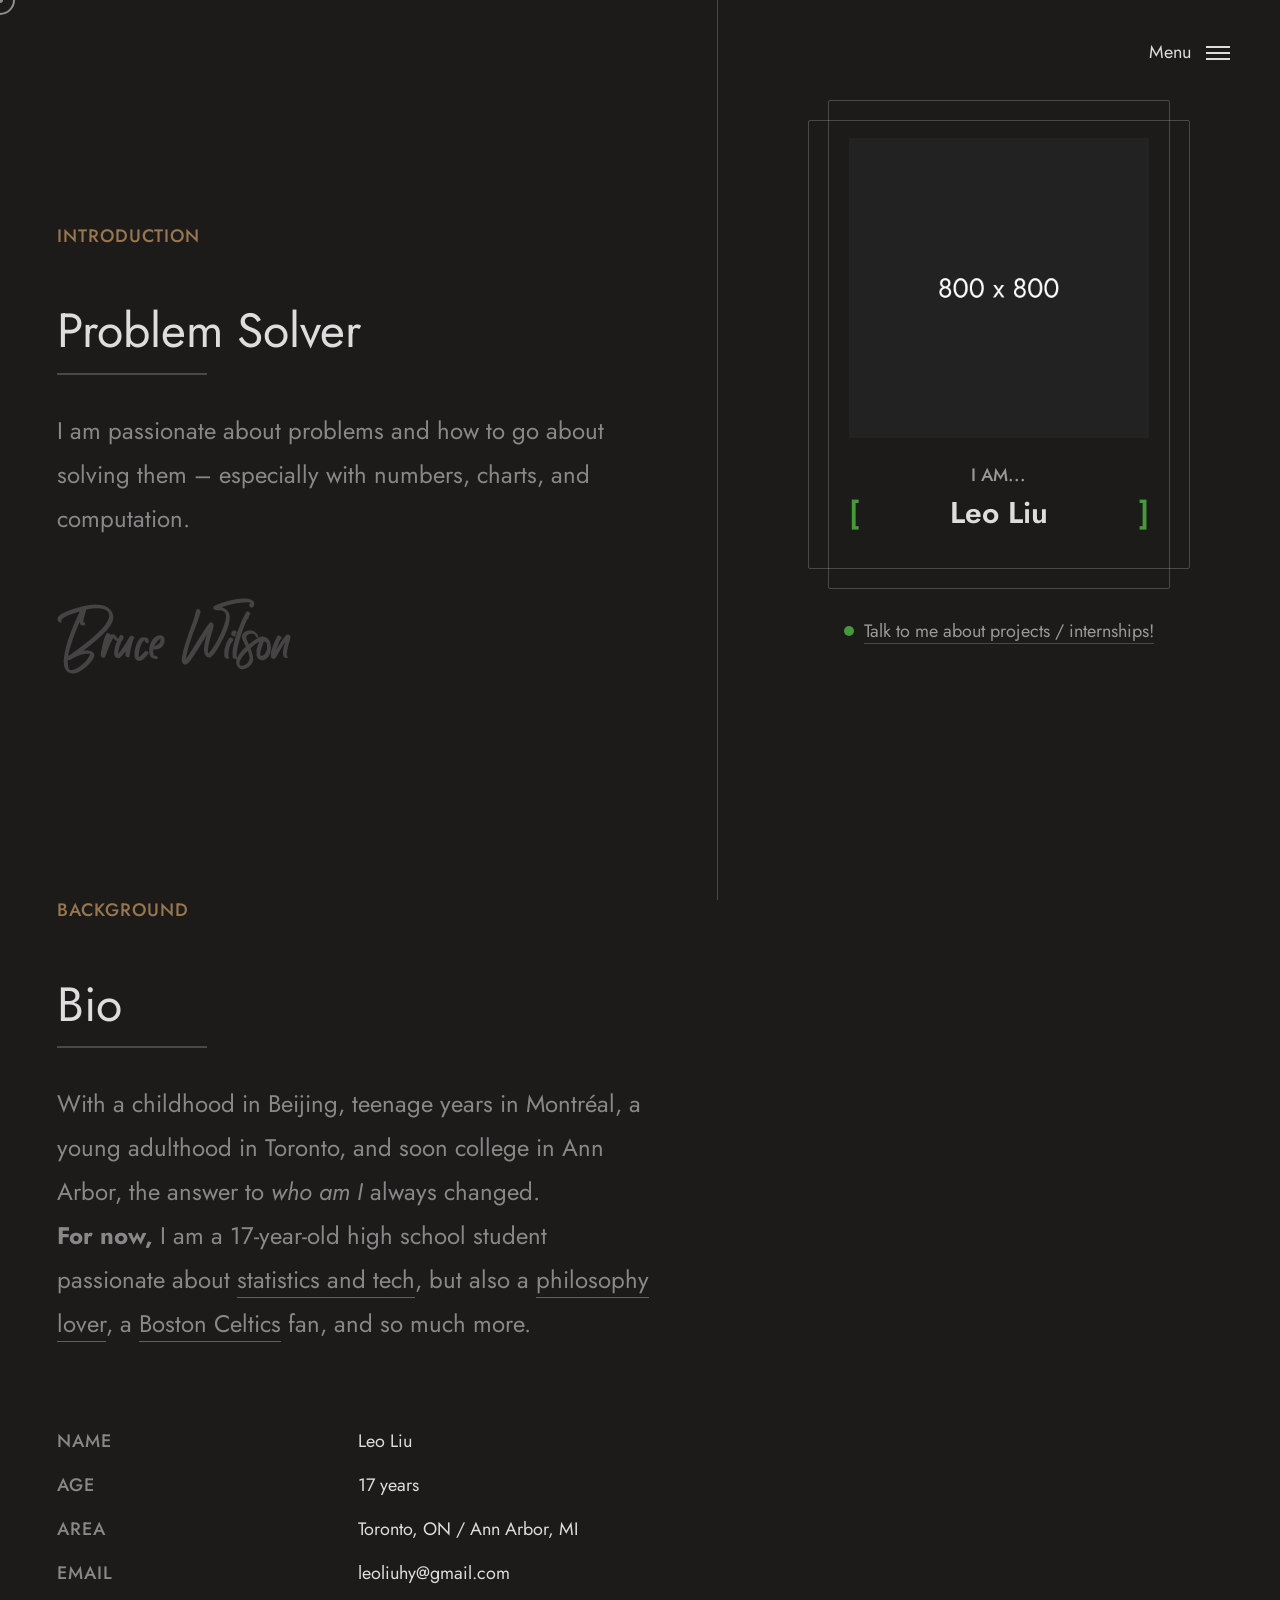
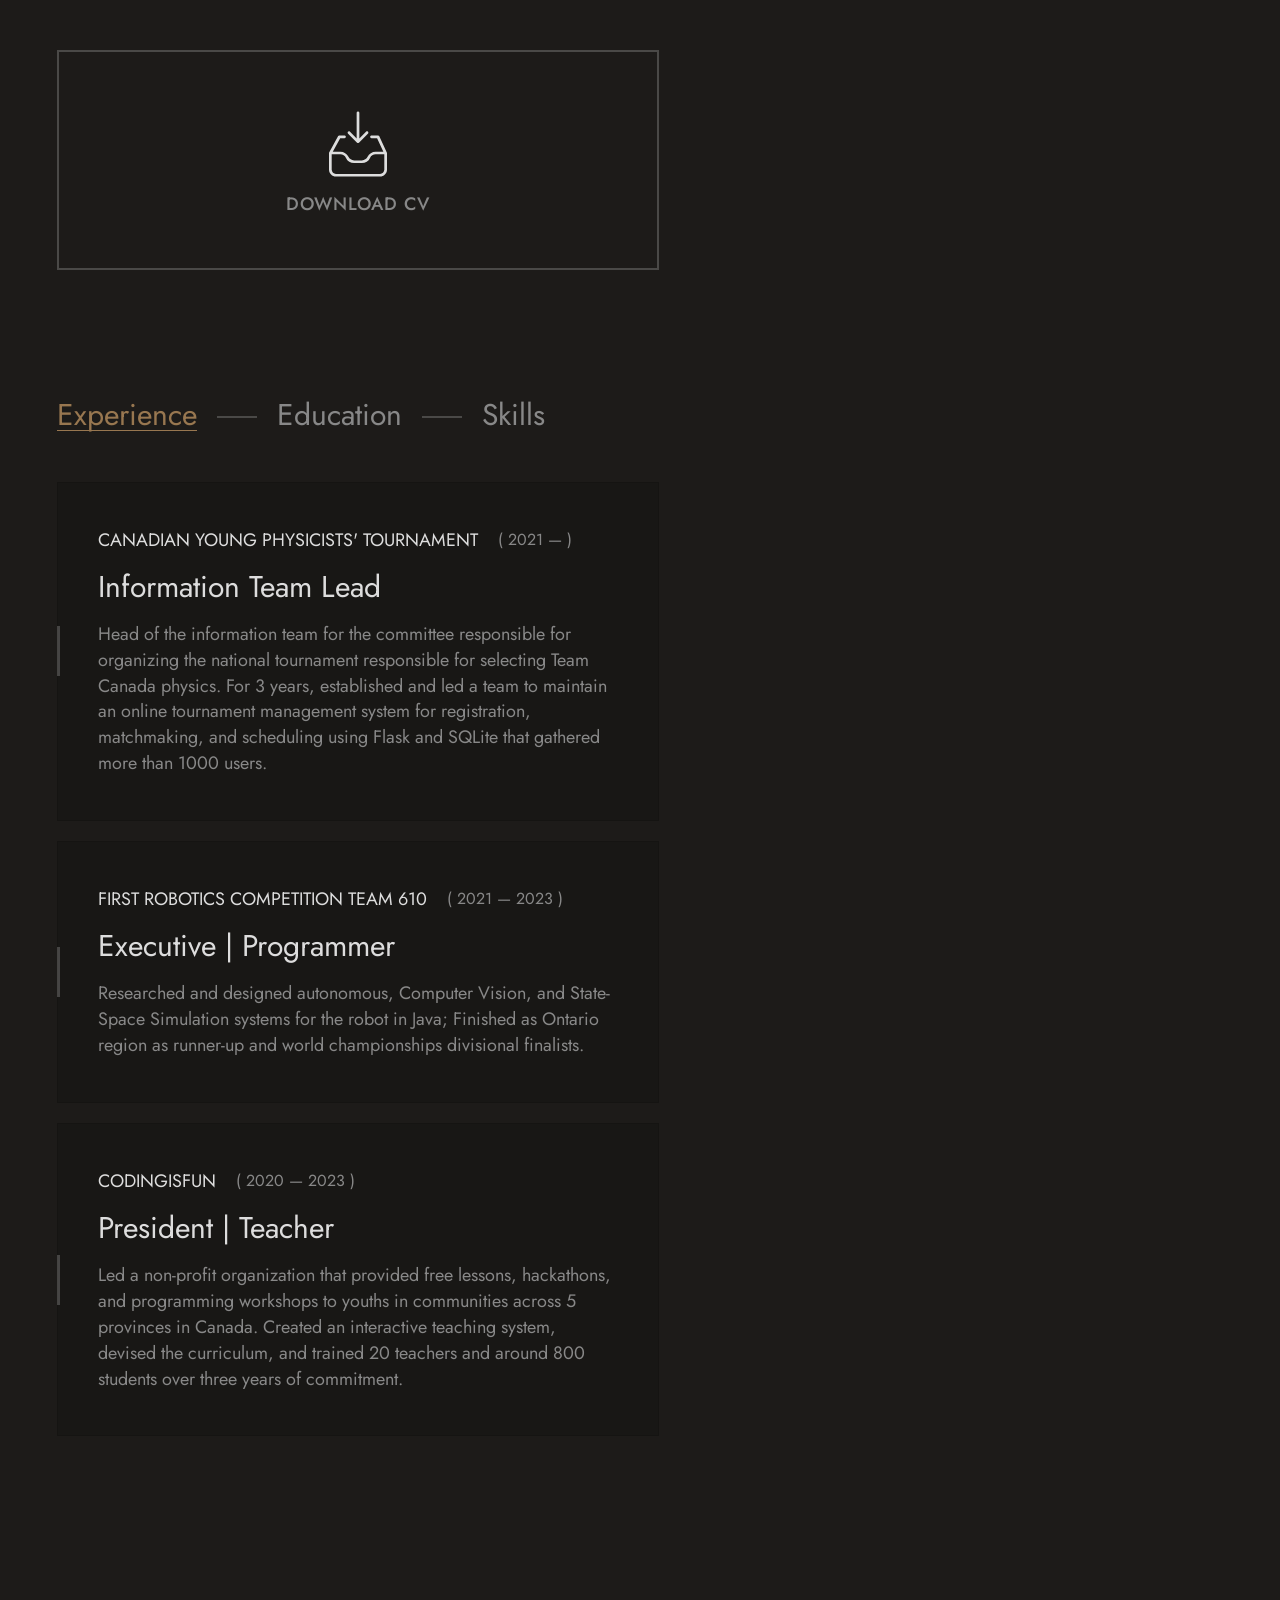
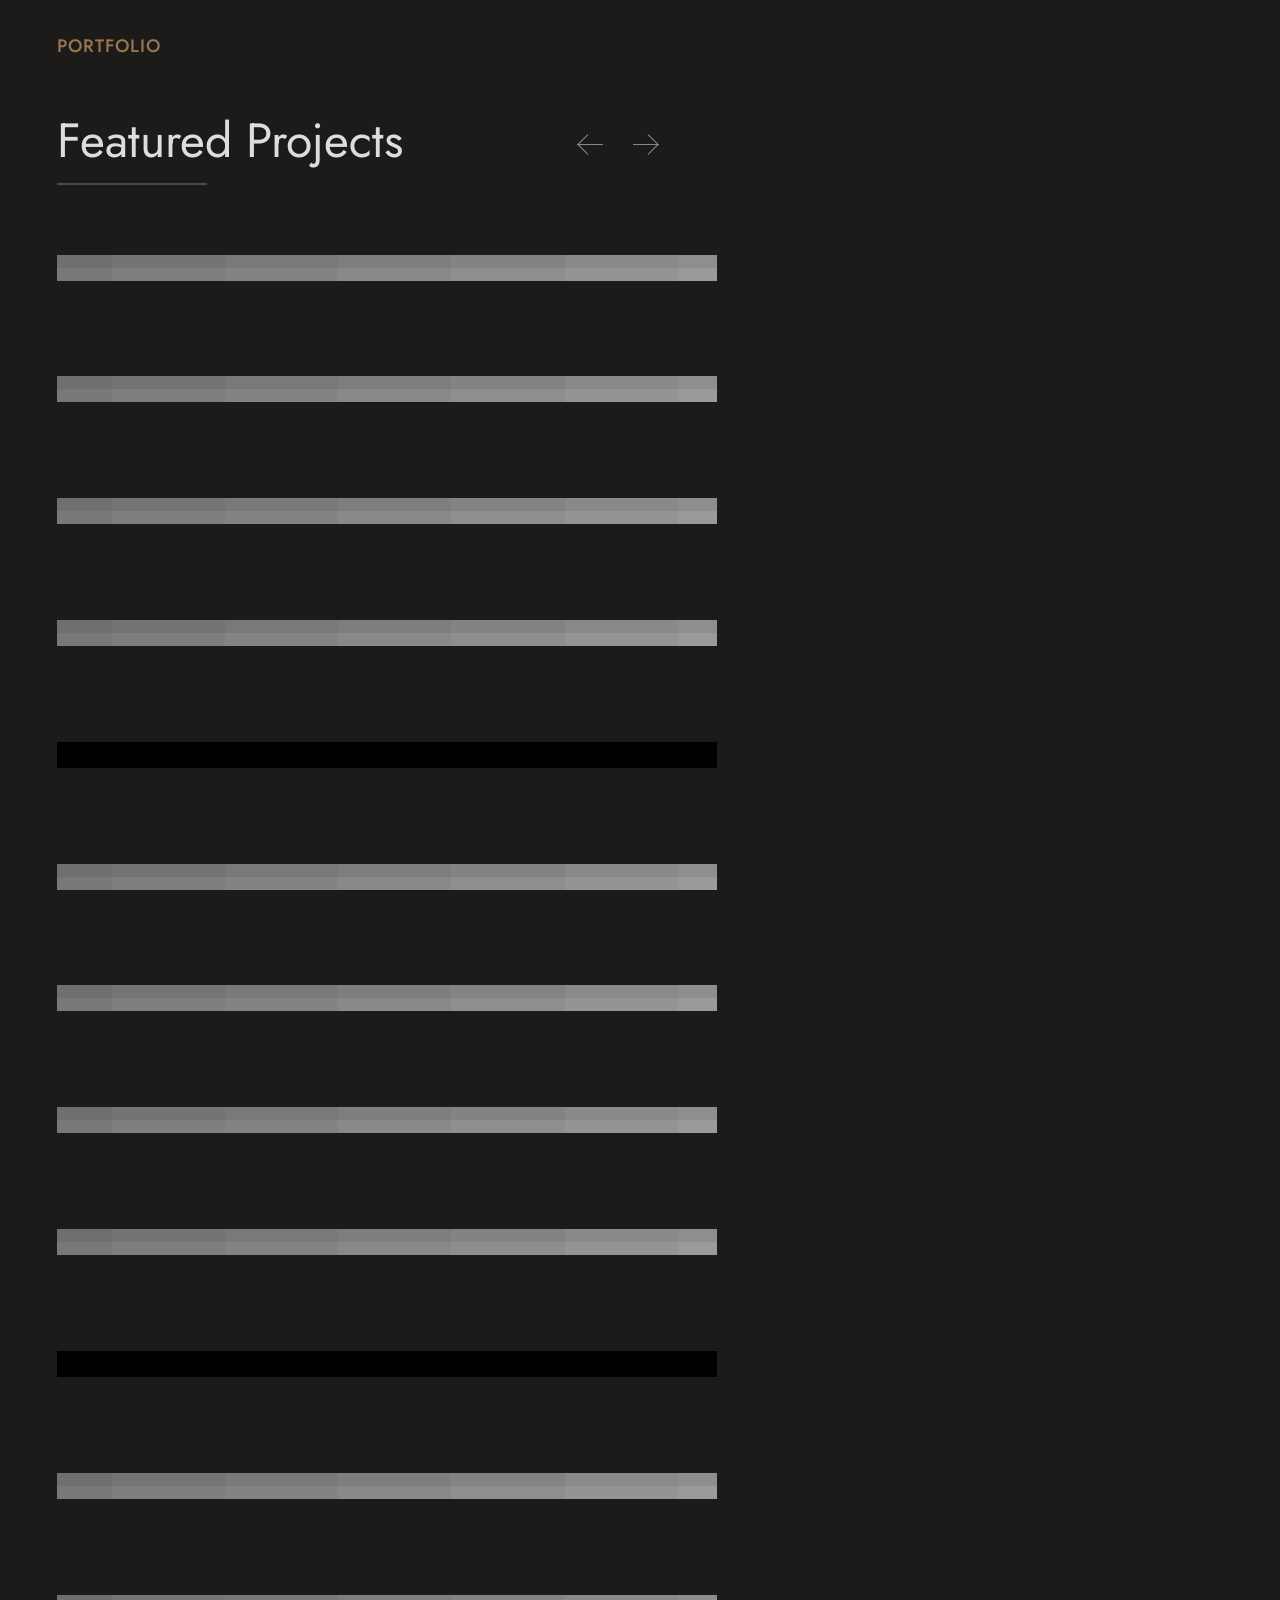
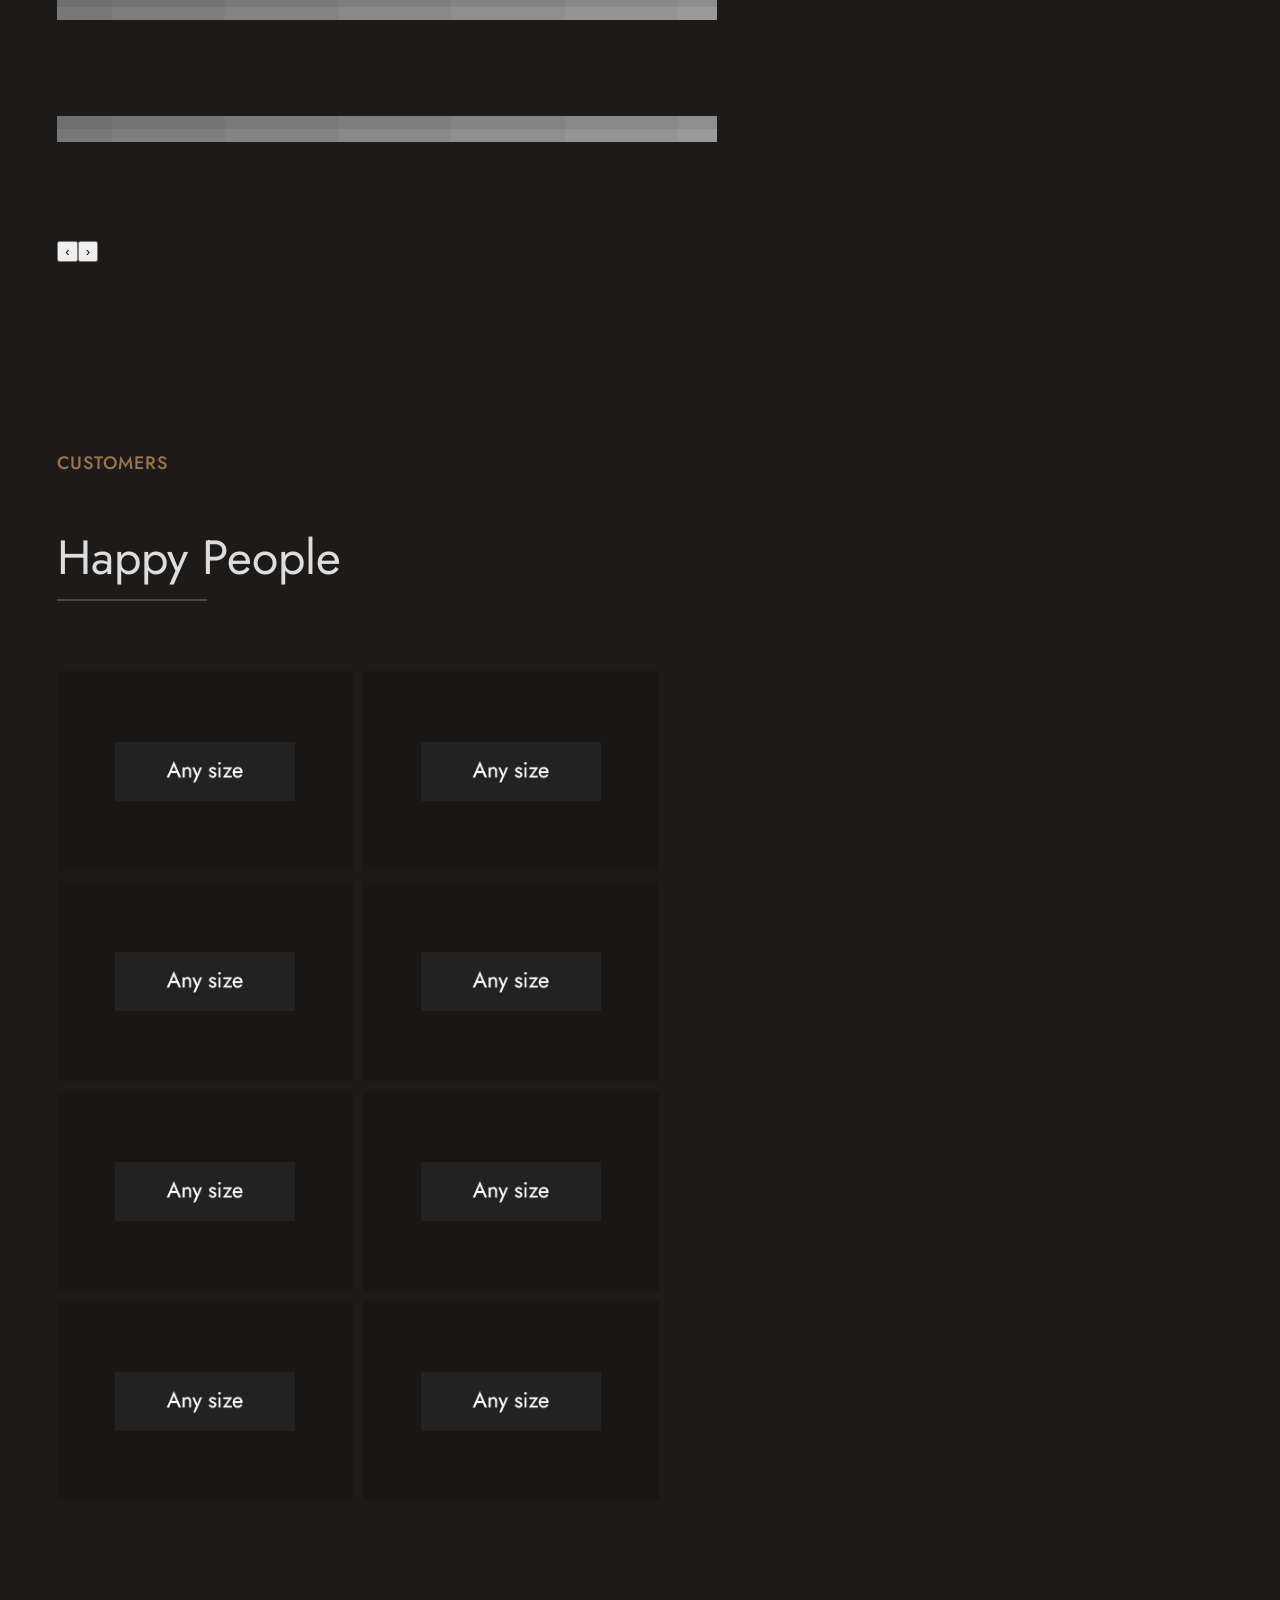
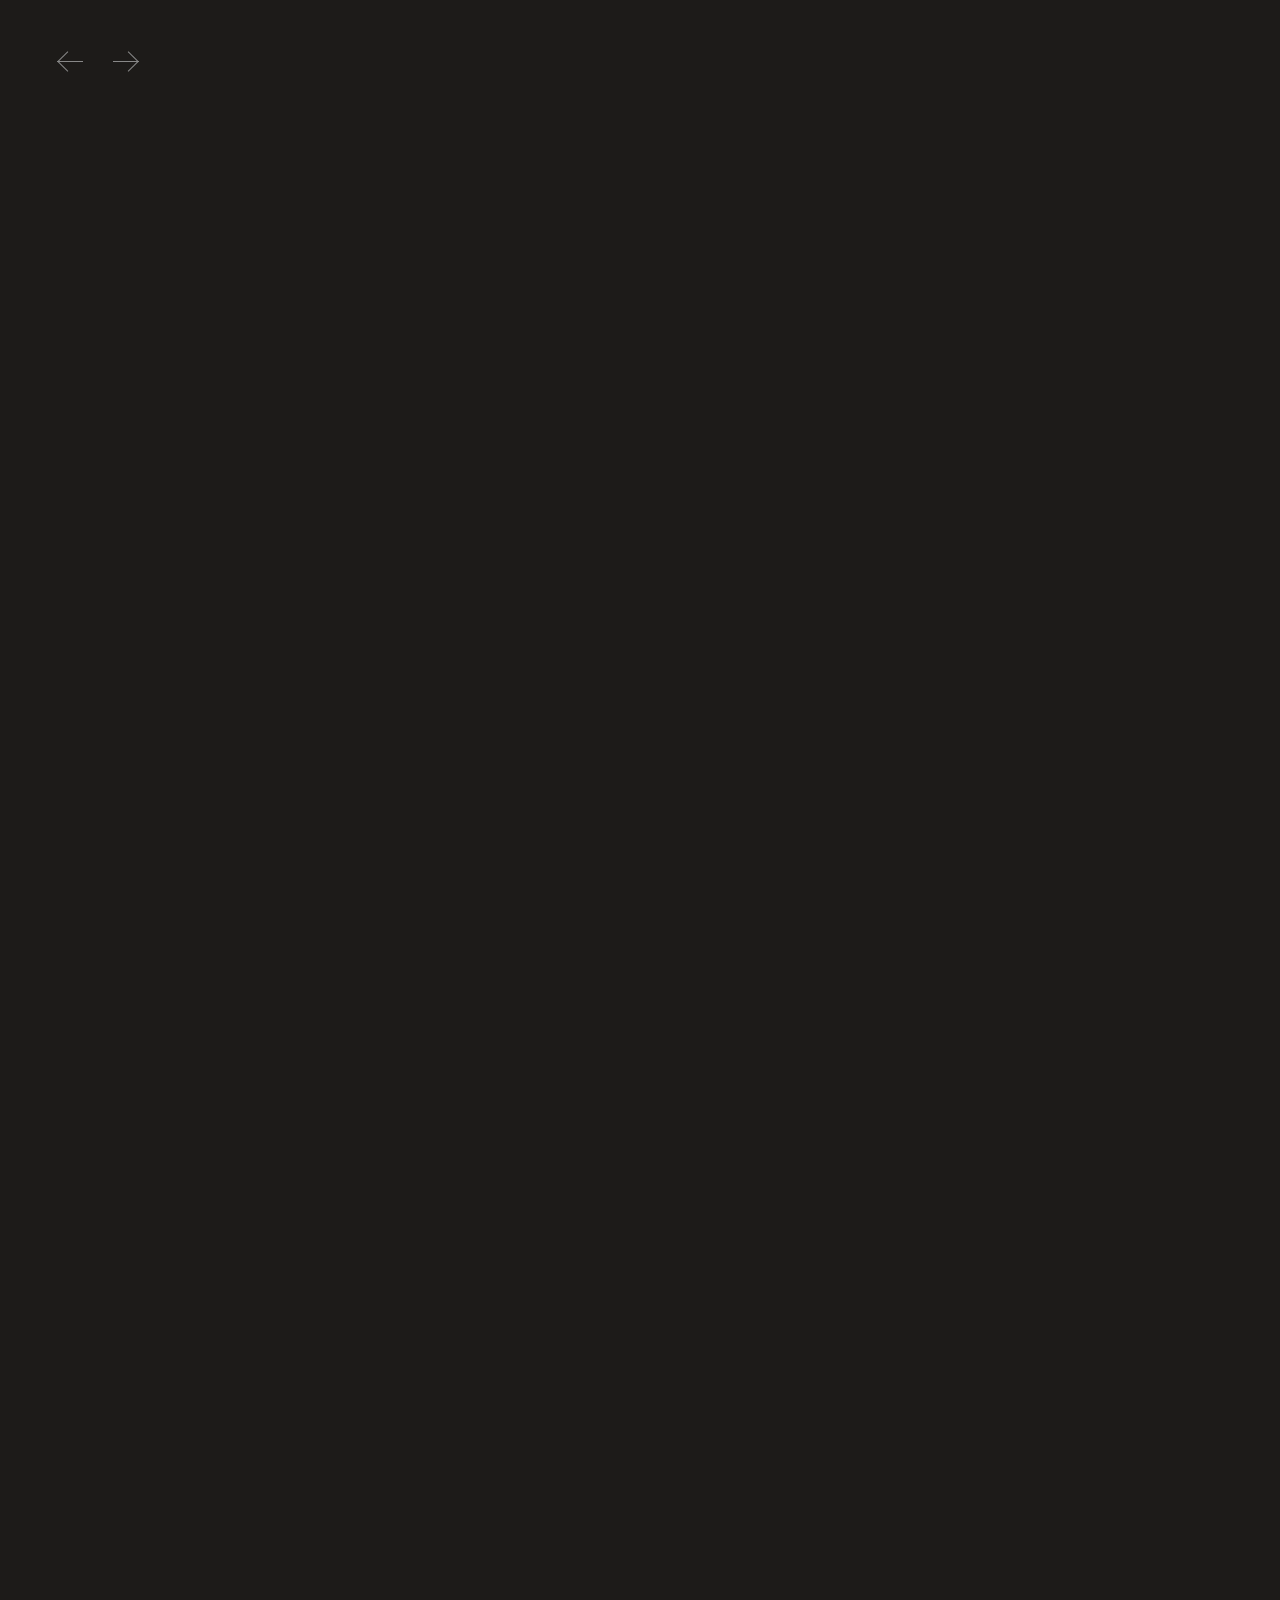
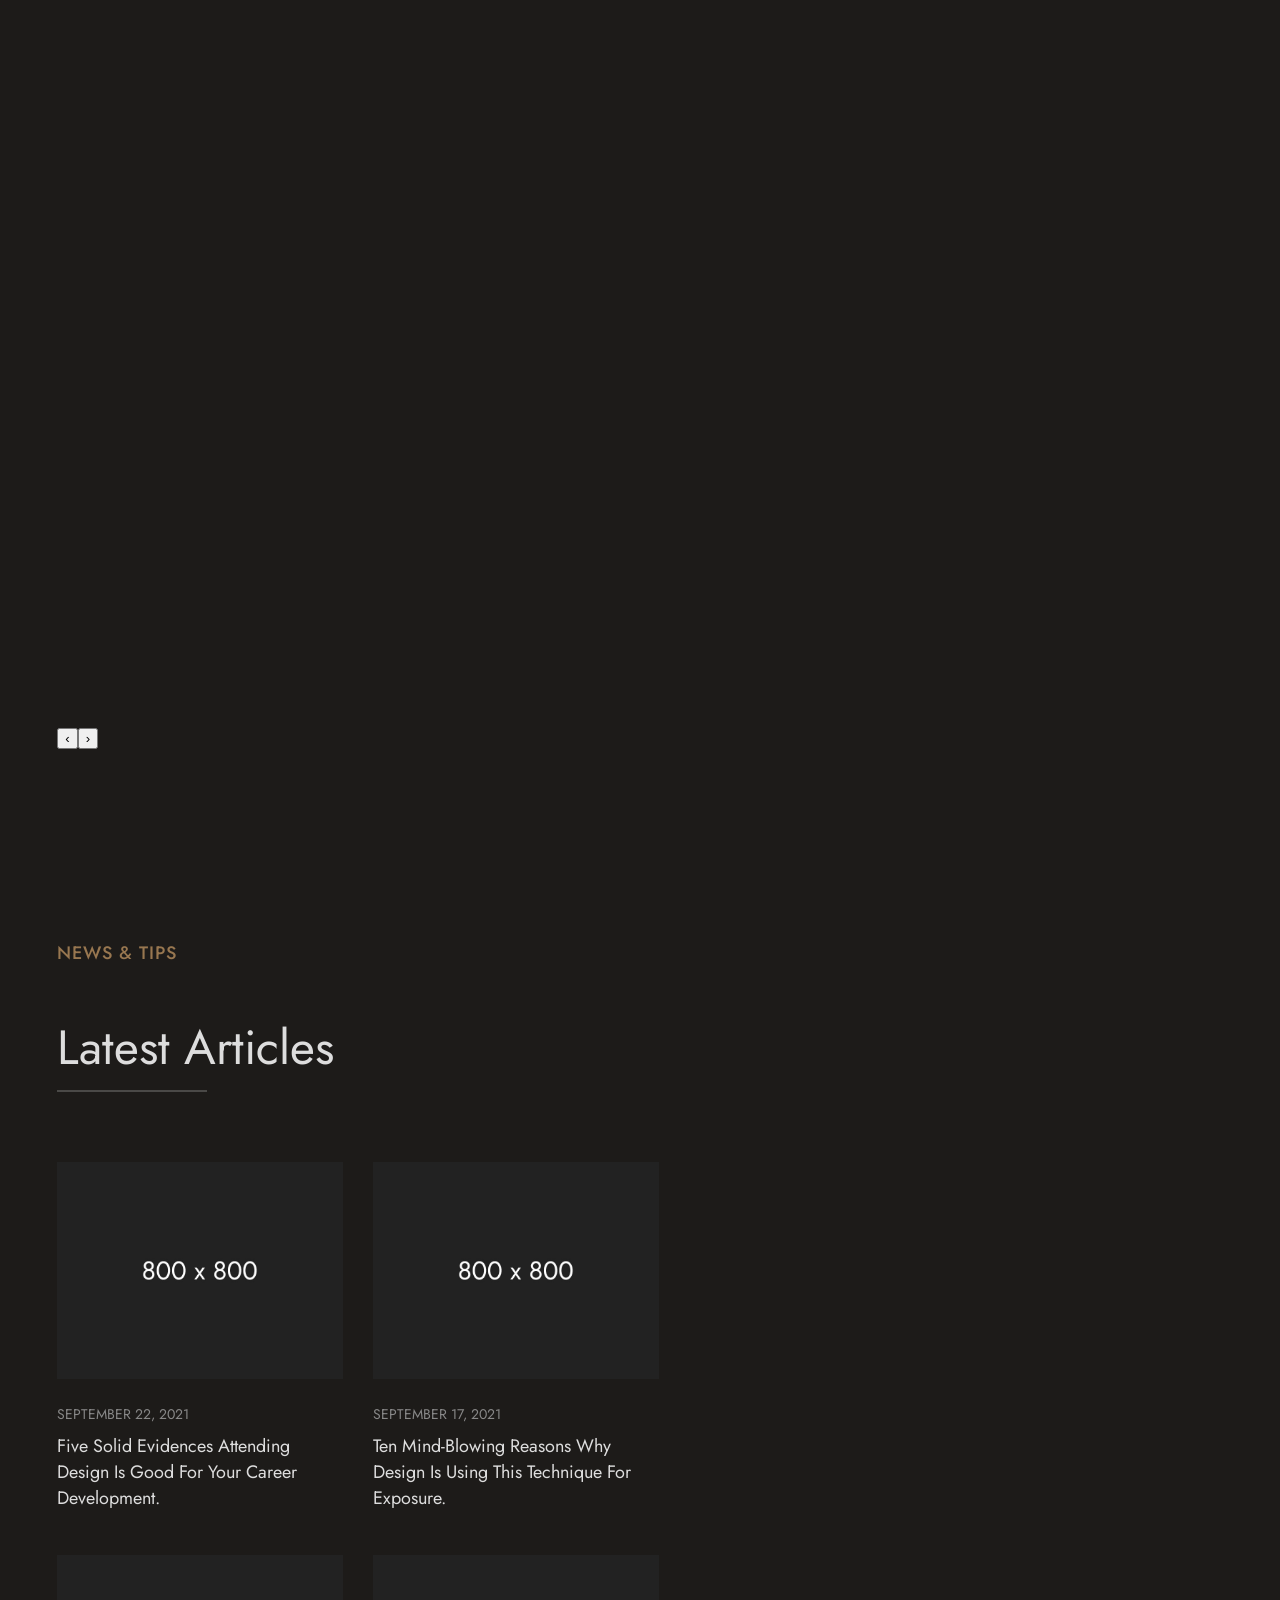
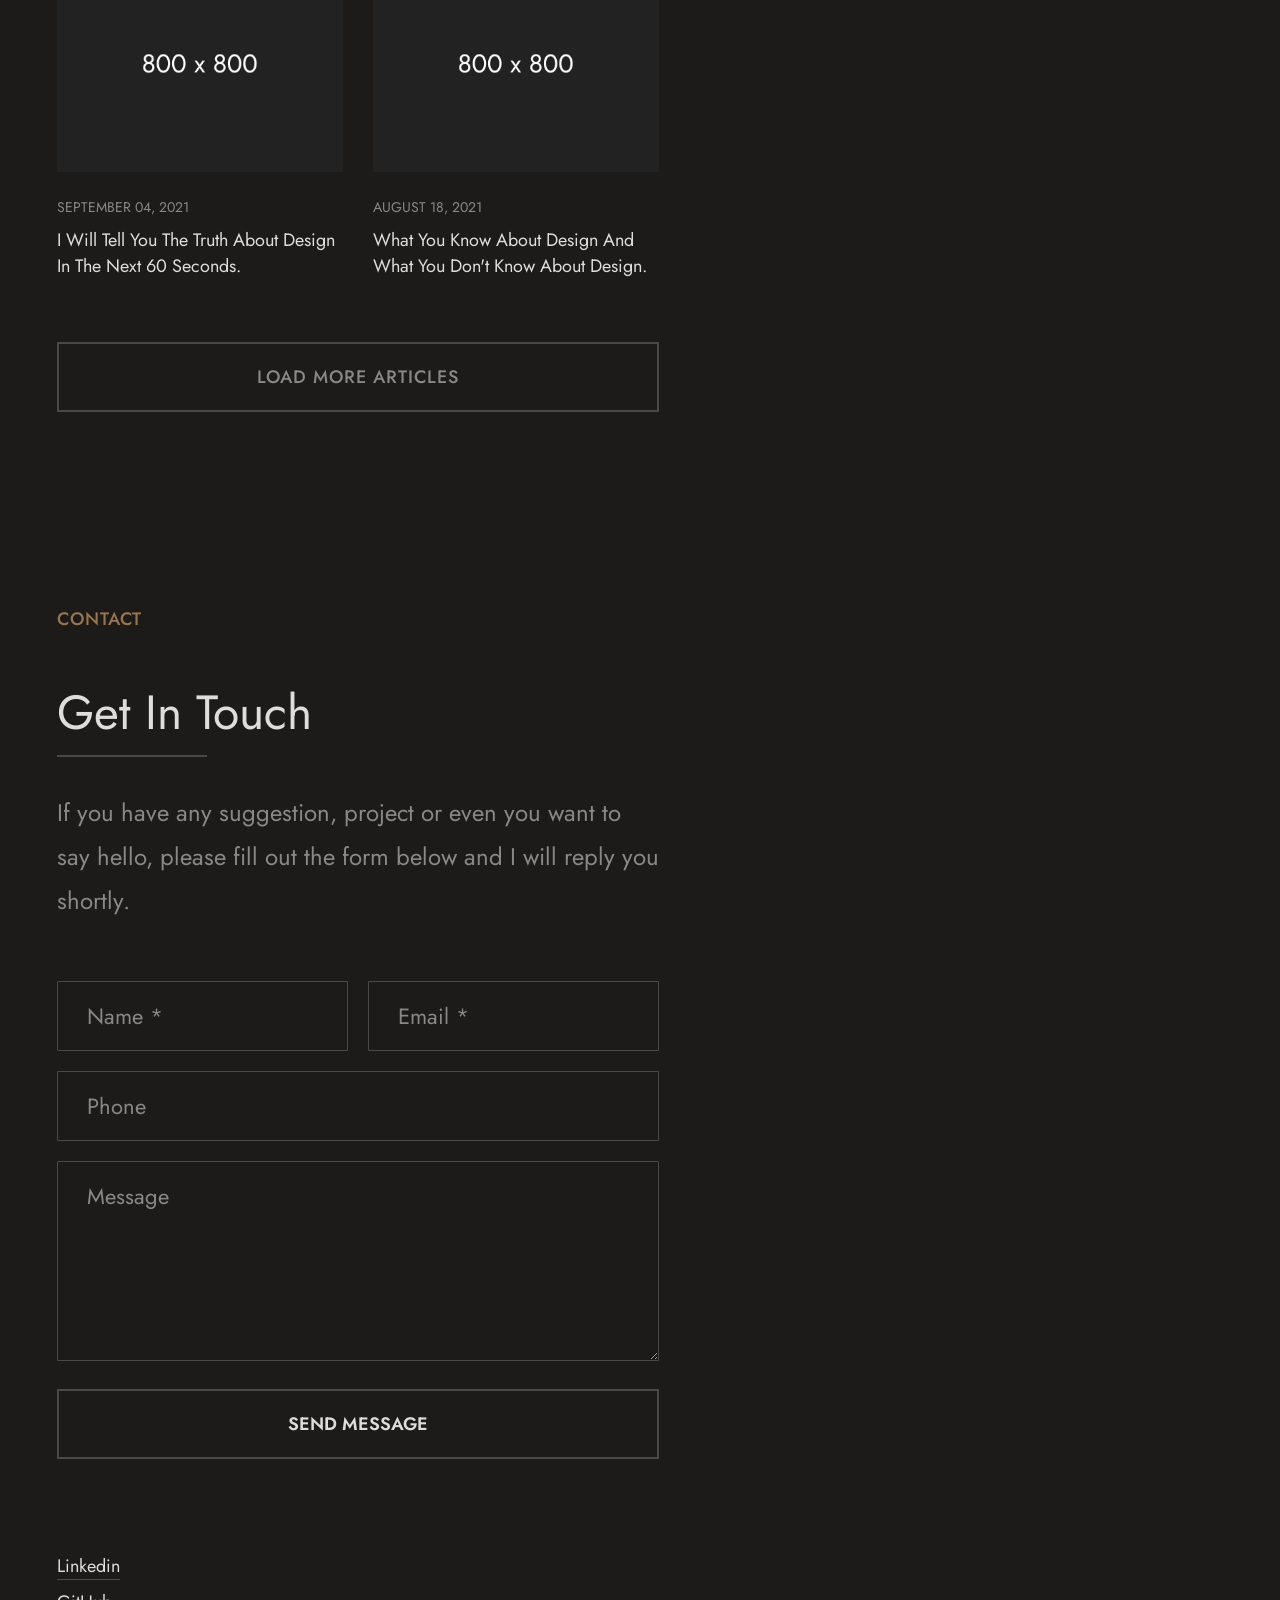
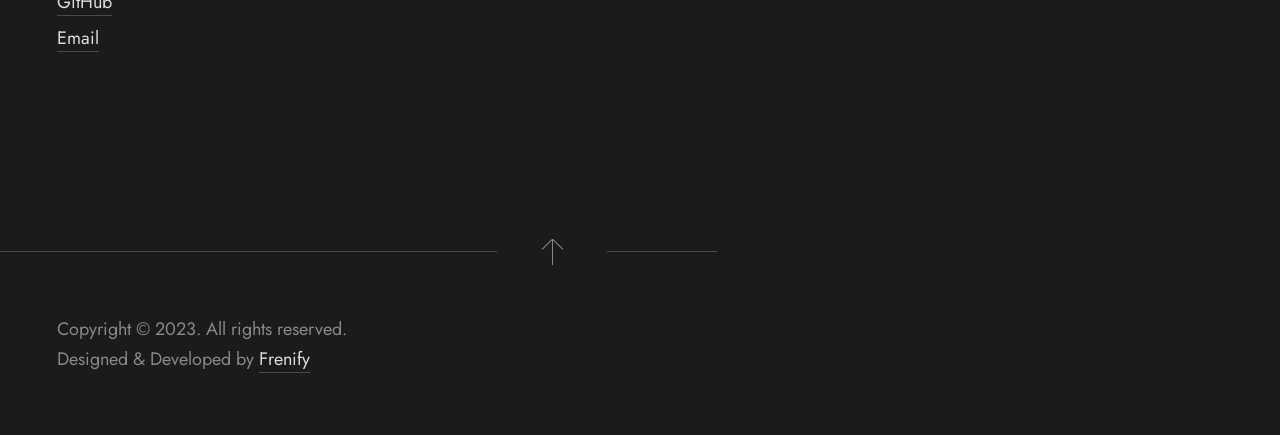
==== index.html @ d1d2ee81 "changed some images in portfolio" ====
<!DOCTYPE html>
<!--[if lt IE 7 ]><html class="ie ie6" lang="en"> <![endif]-->
<!--[if IE 7 ]><html class="ie ie7" lang="en"> <![endif]-->
<!--[if IE 8 ]><html class="ie ie8" lang="en"> <![endif]-->
<!--[if (gte IE 9)|!(IE)]><!-->
<html lang="en"> <!--<![endif]-->

<head>

	<meta http-equiv="Content-Type" content="text/html; charset=utf-8" />

	<meta name="description" content="Leo Liu's personal space">
	<meta name="author" content="Leo Liu">

	<meta name="viewport" content="width=device-width, initial-scale=1, maximum-scale=1">

	<title>Leo Liu</title>
	<link rel="icon" type="image/x-icon" href="/img/favicon.ico">

	<!-- Google Fonts -->
	<link rel="preconnect" href="https://fonts.googleapis.com">
	<link rel="preconnect" href="https://fonts.gstatic.com" crossorigin>
	<link
		href="https://fonts.googleapis.com/css2?family=Jost:ital,wght@0,100;0,200;0,300;0,400;0,500;0,600;0,700;0,800;0,900;1,100;1,200;1,300;1,400;1,500;1,600;1,700;1,800;1,900&display=swap"
		rel="stylesheet">
	<!-- /Google Fonts -->

	<!-- Styles -->
	<link type="text/css" rel="stylesheet" href="css/base.css?ver=3" />
	<link type="text/css" rel="stylesheet" href="css/owl-carousel.css?ver=3" />
	<link type="text/css" rel="stylesheet" href="css/style.css?ver=3" />
	<!--[if lt IE 9]> <script src="js/modernizr.custom.js?ver=3"></script> <![endif]-->
	<!-- /Styles -->

</head>

<body>


	<!-- Wrapper All -->
	<div class="resumo_fn_wrapper">

		<!-- MODALBOX -->
		<div class="resumo_fn_modalbox">
			<a class="extra_closer" href="#"></a>
			<div class="box_inner">
				<a class="closer" href="#"><span></span></a>
				<div class="modal_content">

					<div class="modal_in">
						<!-- Content comes from JS -->
					</div>

					<div class="fn__nav" data-from="" data-index="">
						<a href="#" class="prev">
							<span class="text">Prev</span>
							<span class="arrow_wrapper"><span class="arrow"></span></span>
						</a>
						<a href="#" class="next">
							<span class="text">Next</span>
							<span class="arrow_wrapper"><span class="arrow"></span></span>
						</a>
					</div>
				</div>
			</div>
		</div>
		<!-- /MODALBOX -->

		<div class="resumo_fn_content">

			<!-- Main Left Part -->
			<div class="resumo_fn_left">

				<!-- Page -->
				<div class="resumo_fn_page">


					<!-- Home Section -->
					<section id="home">
						<div class="container">
							<div class="roww">

								<!-- Main Title -->
								<div class="resumo_fn_main_title">
									<h3 class="subtitle">Introduction</h3>
									<h3 class="title">Problem Solver</h3>
									<p class="desc">I am passionate about problems and how to go about solving them –
										especially with numbers, charts, and computation.</p>
									<img src="img/signature.png" alt="">
								</div>
								<!-- /Main Title -->

							</div>
						</div>
					</section>
					<!-- /Home Section -->


					<!-- About Section -->
					<section id="about">
						<div class="container">
							<div class="roww">

								<!-- Main Title -->
								<div class="resumo_fn_main_title">
									<h3 class="subtitle">Background</h3>
									<h3 class="title">Bio</h3>
									<p class="desc">With a childhood in Beijing, teenage years in Montréal, a young
										adulthood in Toronto, and soon college in Ann Arbor, the answer to <i>who am
											I</i> always changed. <br> <b>For now,</b> I am a 17-year-old high school
										student passionate about <a class="link_intext">statistics and tech</a>, but
										also a <a class="link_intext">philosophy
											lover</a>, a <a class="link_intext">Boston Celtics</a> fan, and so much
										more.</p>
								</div>
								<!-- /Main Title -->

								<!-- About Information -->
								<div class="resumo_fn_about_info">
									<div class="about_left">
										<table>
											<tr>
												<th>Name</th>
												<th>Leo Liu</th>
											</tr>
											<tr>
												<th>Age</th>
												<th>17 years</th>
											</tr>
											<tr>
												<th>Area</th>
												<th>Toronto, ON / Ann Arbor, MI</th>
											</tr>
											<tr>
												<th>Email</th>
												<th>leoliuhy@gmail.com</th>
											</tr>
										</table>
									</div>
									<div class="about_right">
										<!-- Download CV Button -->
										<div class="resumo_fn_cv_btn">
											<a href="img/cv.jpg" download>
												<span class="icon">
													<img src="svg/inbox.svg" alt="" class="fn__svg" />
													<img src="svg/arrow.svg" alt="" class="fn__svg arrow" />
												</span>
												<span>Download CV</span>
											</a>
										</div>
										<!-- /Download CV Button -->
									</div>
								</div>
								<!-- /About Information -->


								<!-- Tabs Shortcode -->
								<div class="resumo_fn_tabs">

									<!-- Tab: Header -->
									<div class="tab_header">
										<ul>
											<li class="active"><a href="#tab1">Experience</a></li>
											<li><a href="#tab2">Education</a></li>
											<li><a href="#tab3">Skills</a></li>
										</ul>
									</div>
									<!-- /Tab: Header -->

									<!-- Tab: Content -->
									<div class="tab_content">

										<!-- #1 tab content -->
										<div id="tab1" class="tab_item active">

											<!-- Boxed List -->
											<div class="resumo_fn_boxed_list">
												<ul>
													<li>
														<div class="item">
															<div class="item_top">
																<h5>Canadian Young Physicists' Tournament</h5>
																<span>( 2021 — )</span>
															</div>
															<h3>Information Team Lead</h3>
															<p>Head of the information team for the committee
																responsible for organizing the national tournament
																responsible for selecting Team Canada physics. For 3
																years, established and led a team to maintain an online
																tournament management system for registration,
																matchmaking, and scheduling using Flask and SQLite that
																gathered more than 1000 users. </p>
														</div>
													</li>
													<li>
														<div class="item">
															<div class="item_top">
																<h5>FIRST Robotics Competition Team 610</h5>
																<span>( 2021 — 2023 )</span>
															</div>
															<h3>Executive | Programmer</h3>
															<p>Researched and designed autonomous, Computer Vision, and
																State-Space Simulation systems for the robot
																in Java; Finished as Ontario region as runner-up and
																world championships divisional finalists. </p>
														</div>
													</li>
													<li>
														<div class="item">
															<div class="item_top">
																<h5>CodingIsFun</h5>
																<span>( 2020 — 2023 )</span>
															</div>
															<h3>President | Teacher</h3>
															<p>Led a non-profit organization that provided free lessons,
																hackathons, and programming workshops to youths in
																communities across 5 provinces in Canada. Created an
																interactive teaching system, devised the curriculum, and
																trained 20 teachers and around 800 students over three
																years of commitment. </p>
														</div>
													</li>
												</ul>
											</div>
											<!-- /Boxed List -->

										</div>
										<!-- /#1 tab content -->

										<!-- #2 tab content -->
										<div id="tab2" class="tab_item">

											<!-- Boxed List -->
											<div class="resumo_fn_boxed_list">
												<ul>
													<li>
														<div class="item">
															<div class="item_top">
																<h5>University of Michigan, Ann Arbor</h5>
																<span>( 2023 — 2027 )</span>
															</div>
															<h3>Bachelor of Science</h3>
															<p> Incoming freshman at U-M Ann Arbor Engineering. I will
																likely pursue a major in Computer
																Science with a minor in Statistics or Physics.</p>
														</div>
													</li>
													<li>
														<div class="item">
															<div class="item_top">
																<h5>Crescent School</h5>
																<span>( 2021 — 2023 )</span>
															</div>
															<h3>Grades 11 - 12</h3>
															<p>After transferring to Crescent School in Toronto in grade
																11, I participated in various extracurricular activities
																at the school, taking on executive roles at its Computer
																Science club, Math club, and FIRST Robotics Team 610.
															</p>
														</div>
													</li>
													<li>
														<div class="item">
															<div class="item_top">
																<h5>Collège Jean-Eudes</h5>
																<span>( 2019 — 2021 )</span>
															</div>
															<h3>Secondaires III - IV</h3>
															<p>I was one of four in my class to be admitted to this #1
																ranked French-language school in Montréal after only 1
																year after moving and attending
																French-speaking schools. I followed robotics and
																technology electives and was acquainted to the basics of
																web development and robotics design.</p>
														</div>
													</li>
												</ul>
											</div>
											<!-- /Boxed List -->

										</div>
										<!-- /#2 tab content -->

										<!-- #3 tab content -->
										<div id="tab3" class="tab_item">

											<!-- Progress Bar -->
											<div class="resumo_fn_progress_bar">

												<div class="progress_item" data-value="95">
													<div class="item_in">
														<h3 class="progress_title">Python &amp; Pandas, Numpy,
															Matplotlib</h3>
														<span class="progress_percent"></span>
														<div class="bg_wrap">
															<div class="progress_bg"></div>
														</div>
													</div>
												</div>

												<div class="progress_item" data-value="90">
													<div class="item_in">
														<h3 class="progress_title">React.js &amp; Next.js</h3>
														<span class="progress_percent"></span>
														<div class="bg_wrap">
															<div class="progress_bg"></div>
														</div>
													</div>
												</div>

												<div class="progress_item" data-value="80">
													<div class="item_in">
														<h3 class="progress_title">Tensorflow</h3>
														<span class="progress_percent"></span>
														<div class="bg_wrap">
															<div class="progress_bg"></div>
														</div>
													</div>
												</div>

												<div class="progress_item" data-value="85">
													<div class="item_in">
														<h3 class="progress_title">Java</h3>
														<span class="progress_percent"></span>
														<div class="bg_wrap">
															<div class="progress_bg"></div>
														</div>
													</div>
												</div>

											</div>
											<!-- /Progress Bar -->

											<!-- Description -->
											<div class="resumo_fn_desc">
												<p>I have a diverse set of skills in technology that covers domains of
													development, analysis, and implementation with a concentration
													around Data Science skills such as data cleaning and various Machine
													Learning packages. In addition, I have equally ample experience
													creating full-stack web applications with SQL, noSQL, and
													graph-based databases.</p>
											</div>

										</div>
										<!-- /#2 tab content -->

									</div>
									<!-- /Tab: Content -->
								</div>
								<!-- /Tabs Shortcode -->


							</div>
						</div>
					</section>
					<!-- /About Section -->



					<!-- Portfolio Section -->
					<section id="portfolio">

						<div class="container">
							<div class="roww">
								<!-- Main Title -->
								<div class="resumo_fn_main_title">
									<div class="my__nav">
										<a href="#" class="prev"><span></span></a>
										<a href="#" class="next"><span></span></a>
									</div>
									<h3 class="subtitle">Portfolio</h3>
									<h3 class="title">Featured Projects</h3>
								</div>
								<!-- /Main Title -->
							</div>
						</div>

						<div class="container noright">
							<div class="roww">

								<div class="owl-carousel modal_items" data-from="portfolio" data-count="5">
									<div class="item modal_item" data-index="1">
										<div class="img_holder">
											<img src="img/thumb/vivaldi.png" alt="">
											<div class="abs_img" data-bg-img="img/thumb/vivaldi.png"></div>
										</div>
										<div class="title_holder">
											<p>AI, Generative Music</p>
											<h3><a href="#">Sweet Cherry</a></h3>
										</div>
										<div class="fn__hidden">
											<p class="fn__cat">AI, Generative Music</p>
											<h3 class="fn__title">Sweet Cherry</h3>
											<div class="img_holder">
												<img src="img/thumb/vivaldi.jpg" alt="">
												<div class="abs_img" data-bg-img="img/thumb/vivaldi.png"></div>
											</div>
											<p class="fn__desc">Sed ornare tellus a odio bibendum, at tristique sapien
												malesuada. Proin sagittis maximus accumsan. Class aptent taciti sociosqu
												ad litora torquent per conubia nostra, per inceptos himenaeos. Lorem
												ipsum dolor sit amet, consectetur adipiscing elit. Quisque gravida quam
												sit amet elit varius tempor. Pellentesque purus eros, blandit eu mollis
												vel, commodo eget orci. Proin vel hendrerit ex. Vivamus ut ex at nunc
												consectetur efficitur ut quis est. Proin posuere orci eget vulputate
												fringilla. Curabitur placerat massa eget efficitur cursus. Sed
												sollicitudin rhoncus blandit. Nam accumsan vestibulum enim. Sed rutrum
												eu leo pellentesque lobortis. Integer ornare fringilla arcu, eu mattis
												risus convallis in.</p>
											<p class="fn__desc">Quisque dui metus, eleifend at enim ac, imperdiet
												sagittis dolor. Vestibulum ipsum quam, feugiat non velit sit amet,
												pulvinar varius nisl. Mauris tristique, ipsum sit amet lacinia congue,
												mauris magna tempus nibh, in mollis eros enim a tortor. Morbi enim arcu,
												tristique vitae mi nec, hendrerit pharetra metus. Phasellus id feugiat
												purus. In vel elit eu lacus ultrices feugiat. Etiam at aliquet mi. Nunc
												sit amet libero sit amet lectus pellentesque sagittis. Curabitur blandit
												ante quis erat dapibus viverra. Maecenas consequat pulvinar pulvinar.
												Donec in aliquam arcu. Donec eu laoreet dolor. Ut nisi lectus, pulvinar
												ac mattis quis, pretium ac nulla. Morbi sed ligula ultrices, ornare
												mauris id, auctor arcu. Sed pellentesque ex sed erat faucibus, ultrices
												vehicula ex dapibus. Aenean venenatis metus eros, vel faucibus lorem
												porttitor eu.</p>
											<p class="fn__desc">Sed porttitor augue erat, vitae convallis odio viverra
												id. In nec finibus elit. Nullam ac sodales nunc, vel sagittis elit. Ut
												condimentum ex ipsum, eu ornare odio aliquam eu. Ut iaculis eros quam,
												eu bibendum tellus convallis quis. Donec sapien risus, consequat ut
												magna nec, interdum porta nisl. Vivamus pulvinar hendrerit finibus. Nunc
												molestie lacinia risus, id mattis nunc euismod ac. Nam eu orci felis.
												Quisque ut elementum quam. Vivamus pulvinar nisi nunc, ut faucibus
												turpis tincidunt eget. Fusce nec ex quis odio laoreet consequat. Duis
												faucibus metus id feugiat sodales. Sed eu ligula eget quam ultricies
												tincidunt. Morbi sodales nunc ultrices justo pellentesque, ac mattis mi
												sagittis. Morbi ut consectetur neque.</p>
										</div>
									</div>
									<div class="item modal_item" data-index="2">
										<div class="img_holder">
											<img src="img/thumb/square.jpg" alt="">
											<div class="abs_img" data-bg-img="img/portfolio/2.jpg"></div>
										</div>
										<div class="title_holder">
											<p>web, mobile, online</p>
											<h3><a href="#">Delicious Fruit</a></h3>
										</div>
										<div class="fn__hidden">
											<p class="fn__cat">web, mobile, online</p>
											<h3 class="fn__title">Delicious Fruit</h3>
											<div class="img_holder">
												<img src="img/thumb/square.jpg" alt="">
												<div class="abs_img" data-bg-img="img/portfolio/2.jpg"></div>
											</div>
											<p class="fn__desc">Sed ornare tellus a odio bibendum, at tristique sapien
												malesuada. Proin sagittis maximus accumsan. Class aptent taciti sociosqu
												ad litora torquent per conubia nostra, per inceptos himenaeos. Lorem
												ipsum dolor sit amet, consectetur adipiscing elit. Quisque gravida quam
												sit amet elit varius tempor. Pellentesque purus eros, blandit eu mollis
												vel, commodo eget orci. Proin vel hendrerit ex. Vivamus ut ex at nunc
												consectetur efficitur ut quis est. Proin posuere orci eget vulputate
												fringilla. Curabitur placerat massa eget efficitur cursus. Sed
												sollicitudin rhoncus blandit. Nam accumsan vestibulum enim. Sed rutrum
												eu leo pellentesque lobortis. Integer ornare fringilla arcu, eu mattis
												risus convallis in.</p>
											<p class="fn__desc">Quisque dui metus, eleifend at enim ac, imperdiet
												sagittis dolor. Vestibulum ipsum quam, feugiat non velit sit amet,
												pulvinar varius nisl. Mauris tristique, ipsum sit amet lacinia congue,
												mauris magna tempus nibh, in mollis eros enim a tortor. Morbi enim arcu,
												tristique vitae mi nec, hendrerit pharetra metus. Phasellus id feugiat
												purus. In vel elit eu lacus ultrices feugiat. Etiam at aliquet mi. Nunc
												sit amet libero sit amet lectus pellentesque sagittis. Curabitur blandit
												ante quis erat dapibus viverra. Maecenas consequat pulvinar pulvinar.
												Donec in aliquam arcu. Donec eu laoreet dolor. Ut nisi lectus, pulvinar
												ac mattis quis, pretium ac nulla. Morbi sed ligula ultrices, ornare
												mauris id, auctor arcu. Sed pellentesque ex sed erat faucibus, ultrices
												vehicula ex dapibus. Aenean venenatis metus eros, vel faucibus lorem
												porttitor eu.</p>
											<p class="fn__desc">Sed porttitor augue erat, vitae convallis odio viverra
												id. In nec finibus elit. Nullam ac sodales nunc, vel sagittis elit. Ut
												condimentum ex ipsum, eu ornare odio aliquam eu. Ut iaculis eros quam,
												eu bibendum tellus convallis quis. Donec sapien risus, consequat ut
												magna nec, interdum porta nisl. Vivamus pulvinar hendrerit finibus. Nunc
												molestie lacinia risus, id mattis nunc euismod ac. Nam eu orci felis.
												Quisque ut elementum quam. Vivamus pulvinar nisi nunc, ut faucibus
												turpis tincidunt eget. Fusce nec ex quis odio laoreet consequat. Duis
												faucibus metus id feugiat sodales. Sed eu ligula eget quam ultricies
												tincidunt. Morbi sodales nunc ultrices justo pellentesque, ac mattis mi
												sagittis. Morbi ut consectetur neque.</p>
										</div>
									</div>
									<div class="item modal_item" data-index="3">
										<div class="img_holder">
											<img src="img/thumb/square.jpg" alt="">
											<div class="abs_img" data-bg-img="img/portfolio/3.jpg"></div>
										</div>
										<div class="title_holder">
											<p>design, vector</p>
											<h3><a href="#">Blue Lemon</a></h3>
										</div>
										<div class="fn__hidden">
											<p class="fn__cat">design, vector</p>
											<h3 class="fn__title">Blue Lemon</h3>
											<div class="img_holder">
												<img src="img/thumb/square.jpg" alt="">
												<div class="abs_img" data-bg-img="img/portfolio/3.jpg"></div>
											</div>
											<p class="fn__desc">Sed ornare tellus a odio bibendum, at tristique sapien
												malesuada. Proin sagittis maximus accumsan. Class aptent taciti sociosqu
												ad litora torquent per conubia nostra, per inceptos himenaeos. Lorem
												ipsum dolor sit amet, consectetur adipiscing elit. Quisque gravida quam
												sit amet elit varius tempor. Pellentesque purus eros, blandit eu mollis
												vel, commodo eget orci. Proin vel hendrerit ex. Vivamus ut ex at nunc
												consectetur efficitur ut quis est. Proin posuere orci eget vulputate
												fringilla. Curabitur placerat massa eget efficitur cursus. Sed
												sollicitudin rhoncus blandit. Nam accumsan vestibulum enim. Sed rutrum
												eu leo pellentesque lobortis. Integer ornare fringilla arcu, eu mattis
												risus convallis in.</p>
											<p class="fn__desc">Quisque dui metus, eleifend at enim ac, imperdiet
												sagittis dolor. Vestibulum ipsum quam, feugiat non velit sit amet,
												pulvinar varius nisl. Mauris tristique, ipsum sit amet lacinia congue,
												mauris magna tempus nibh, in mollis eros enim a tortor. Morbi enim arcu,
												tristique vitae mi nec, hendrerit pharetra metus. Phasellus id feugiat
												purus. In vel elit eu lacus ultrices feugiat. Etiam at aliquet mi. Nunc
												sit amet libero sit amet lectus pellentesque sagittis. Curabitur blandit
												ante quis erat dapibus viverra. Maecenas consequat pulvinar pulvinar.
												Donec in aliquam arcu. Donec eu laoreet dolor. Ut nisi lectus, pulvinar
												ac mattis quis, pretium ac nulla. Morbi sed ligula ultrices, ornare
												mauris id, auctor arcu. Sed pellentesque ex sed erat faucibus, ultrices
												vehicula ex dapibus. Aenean venenatis metus eros, vel faucibus lorem
												porttitor eu.</p>
											<p class="fn__desc">Sed porttitor augue erat, vitae convallis odio viverra
												id. In nec finibus elit. Nullam ac sodales nunc, vel sagittis elit. Ut
												condimentum ex ipsum, eu ornare odio aliquam eu. Ut iaculis eros quam,
												eu bibendum tellus convallis quis. Donec sapien risus, consequat ut
												magna nec, interdum porta nisl. Vivamus pulvinar hendrerit finibus. Nunc
												molestie lacinia risus, id mattis nunc euismod ac. Nam eu orci felis.
												Quisque ut elementum quam. Vivamus pulvinar nisi nunc, ut faucibus
												turpis tincidunt eget. Fusce nec ex quis odio laoreet consequat. Duis
												faucibus metus id feugiat sodales. Sed eu ligula eget quam ultricies
												tincidunt. Morbi sodales nunc ultrices justo pellentesque, ac mattis mi
												sagittis. Morbi ut consectetur neque.</p>
										</div>
									</div>
									<div class="item modal_item" data-index="4">
										<div class="img_holder">
											<img src="img/thumb/square.jpg" alt="">
											<div class="abs_img" data-bg-img="img/portfolio/4.jpg"></div>
										</div>
										<div class="title_holder">
											<p>mobile, design</p>
											<h3><a href="#">Yellow Phone</a></h3>
										</div>
										<div class="fn__hidden">
											<p class="fn__cat">mobile, design</p>
											<h3 class="fn__title">Yellow Phone</h3>
											<div class="img_holder">
												<img src="img/thumb/square.jpg" alt="">
												<div class="abs_img" data-bg-img="img/portfolio/4.jpg"></div>
											</div>
											<p class="fn__desc">Sed ornare tellus a odio bibendum, at tristique sapien
												malesuada. Proin sagittis maximus accumsan. Class aptent taciti sociosqu
												ad litora torquent per conubia nostra, per inceptos himenaeos. Lorem
												ipsum dolor sit amet, consectetur adipiscing elit. Quisque gravida quam
												sit amet elit varius tempor. Pellentesque purus eros, blandit eu mollis
												vel, commodo eget orci. Proin vel hendrerit ex. Vivamus ut ex at nunc
												consectetur efficitur ut quis est. Proin posuere orci eget vulputate
												fringilla. Curabitur placerat massa eget efficitur cursus. Sed
												sollicitudin rhoncus blandit. Nam accumsan vestibulum enim. Sed rutrum
												eu leo pellentesque lobortis. Integer ornare fringilla arcu, eu mattis
												risus convallis in.</p>
											<p class="fn__desc">Quisque dui metus, eleifend at enim ac, imperdiet
												sagittis dolor. Vestibulum ipsum quam, feugiat non velit sit amet,
												pulvinar varius nisl. Mauris tristique, ipsum sit amet lacinia congue,
												mauris magna tempus nibh, in mollis eros enim a tortor. Morbi enim arcu,
												tristique vitae mi nec, hendrerit pharetra metus. Phasellus id feugiat
												purus. In vel elit eu lacus ultrices feugiat. Etiam at aliquet mi. Nunc
												sit amet libero sit amet lectus pellentesque sagittis. Curabitur blandit
												ante quis erat dapibus viverra. Maecenas consequat pulvinar pulvinar.
												Donec in aliquam arcu. Donec eu laoreet dolor. Ut nisi lectus, pulvinar
												ac mattis quis, pretium ac nulla. Morbi sed ligula ultrices, ornare
												mauris id, auctor arcu. Sed pellentesque ex sed erat faucibus, ultrices
												vehicula ex dapibus. Aenean venenatis metus eros, vel faucibus lorem
												porttitor eu.</p>
											<p class="fn__desc">Sed porttitor augue erat, vitae convallis odio viverra
												id. In nec finibus elit. Nullam ac sodales nunc, vel sagittis elit. Ut
												condimentum ex ipsum, eu ornare odio aliquam eu. Ut iaculis eros quam,
												eu bibendum tellus convallis quis. Donec sapien risus, consequat ut
												magna nec, interdum porta nisl. Vivamus pulvinar hendrerit finibus. Nunc
												molestie lacinia risus, id mattis nunc euismod ac. Nam eu orci felis.
												Quisque ut elementum quam. Vivamus pulvinar nisi nunc, ut faucibus
												turpis tincidunt eget. Fusce nec ex quis odio laoreet consequat. Duis
												faucibus metus id feugiat sodales. Sed eu ligula eget quam ultricies
												tincidunt. Morbi sodales nunc ultrices justo pellentesque, ac mattis mi
												sagittis. Morbi ut consectetur neque.</p>
										</div>
									</div>
									<div class="item modal_item" data-index="5">
										<div class="img_holder">
											<img src="img/thumb/square.jpg" alt="">
											<div class="abs_img" data-bg-img="img/portfolio/5.jpg"></div>
										</div>
										<div class="title_holder">
											<p>mobile, design</p>
											<h3><a href="#">Ice Cream</a></h3>
										</div>
										<div class="fn__hidden">
											<p class="fn__cat">mobile, design</p>
											<h3 class="fn__title">Ice Cream</h3>
											<div class="img_holder">
												<img src="img/thumb/square.jpg" alt="">
												<div class="abs_img" data-bg-img="img/portfolio/5.jpg"></div>
											</div>
											<p class="fn__desc">Sed ornare tellus a odio bibendum, at tristique sapien
												malesuada. Proin sagittis maximus accumsan. Class aptent taciti sociosqu
												ad litora torquent per conubia nostra, per inceptos himenaeos. Lorem
												ipsum dolor sit amet, consectetur adipiscing elit. Quisque gravida quam
												sit amet elit varius tempor. Pellentesque purus eros, blandit eu mollis
												vel, commodo eget orci. Proin vel hendrerit ex. Vivamus ut ex at nunc
												consectetur efficitur ut quis est. Proin posuere orci eget vulputate
												fringilla. Curabitur placerat massa eget efficitur cursus. Sed
												sollicitudin rhoncus blandit. Nam accumsan vestibulum enim. Sed rutrum
												eu leo pellentesque lobortis. Integer ornare fringilla arcu, eu mattis
												risus convallis in.</p>
											<p class="fn__desc">Quisque dui metus, eleifend at enim ac, imperdiet
												sagittis dolor. Vestibulum ipsum quam, feugiat non velit sit amet,
												pulvinar varius nisl. Mauris tristique, ipsum sit amet lacinia congue,
												mauris magna tempus nibh, in mollis eros enim a tortor. Morbi enim arcu,
												tristique vitae mi nec, hendrerit pharetra metus. Phasellus id feugiat
												purus. In vel elit eu lacus ultrices feugiat. Etiam at aliquet mi. Nunc
												sit amet libero sit amet lectus pellentesque sagittis. Curabitur blandit
												ante quis erat dapibus viverra. Maecenas consequat pulvinar pulvinar.
												Donec in aliquam arcu. Donec eu laoreet dolor. Ut nisi lectus, pulvinar
												ac mattis quis, pretium ac nulla. Morbi sed ligula ultrices, ornare
												mauris id, auctor arcu. Sed pellentesque ex sed erat faucibus, ultrices
												vehicula ex dapibus. Aenean venenatis metus eros, vel faucibus lorem
												porttitor eu.</p>
											<p class="fn__desc">Sed porttitor augue erat, vitae convallis odio viverra
												id. In nec finibus elit. Nullam ac sodales nunc, vel sagittis elit. Ut
												condimentum ex ipsum, eu ornare odio aliquam eu. Ut iaculis eros quam,
												eu bibendum tellus convallis quis. Donec sapien risus, consequat ut
												magna nec, interdum porta nisl. Vivamus pulvinar hendrerit finibus. Nunc
												molestie lacinia risus, id mattis nunc euismod ac. Nam eu orci felis.
												Quisque ut elementum quam. Vivamus pulvinar nisi nunc, ut faucibus
												turpis tincidunt eget. Fusce nec ex quis odio laoreet consequat. Duis
												faucibus metus id feugiat sodales. Sed eu ligula eget quam ultricies
												tincidunt. Morbi sodales nunc ultrices justo pellentesque, ac mattis mi
												sagittis. Morbi ut consectetur neque.</p>
										</div>
									</div>
								</div>

							</div>
						</div>

					</section>
					<!-- /Portfolio Section -->



					<!-- Services Section -->
					<!-- <section id="services">
						<div class="container">
							<div class="roww"> -->

								<!-- Main Title -->
								<!-- <div class="resumo_fn_main_title">
									<h3 class="subtitle">Services</h3>
									<h3 class="title">What I Do</h3>
									<p class="desc">I help ambitious businesses like yours generate more profits by
										building awareness, driving web traffic, connecting with customers and growing
										overall sales.</p>
								</div> -->
								<!-- /Main Title -->


								<!-- Services List -->
								<!-- <div class="resumo_fn_service_list">
									<ul>
										<li>
											<div class="item">
												<div class="item_left">
													<h3>Brand Consultant</h3>
													<p>I build brands through cultural insights &amp; strategic vision.
														Custom crafted business solutions.</p>
												</div>
												<div class="item_right">
													<p>Starts from</p>
													<h3>$599</h3>
												</div>
											</div>
										</li>
										<li>
											<div class="item">
												<div class="item_left">
													<h3>Global Marketing</h3>
													<p>Custom marketing solutions. Get your business on the next level.
														We provide worldwide marketing.</p>
												</div>
												<div class="item_right">
													<p>Starts from</p>
													<h3>$399</h3>
												</div>
											</div>
										</li>
										<li>
											<div class="item">
												<div class="item_left">
													<h3>UI/UX Solutions</h3>
													<p>Design direction for business. Get your business on the next
														level. We help to create great experiences.</p>
												</div>
												<div class="item_right">
													<p>Starts from</p>
													<h3>$499</h3>
												</div>
											</div>
										</li>
									</ul>
								</div> -->
								<!-- /Services List -->

							<!-- </div>
						</div>
					</section> -->
					<!-- /Services Section -->



					<!-- Customers Section -->
					<section id="customers">
						<div class="container">
							<div class="roww">

								<!-- Main Title -->
								<div class="resumo_fn_main_title">
									<h3 class="subtitle">Customers</h3>
									<h3 class="title">Happy People</h3>
								</div>
								<!-- /Main Title -->


								<!-- Partners -->
								<div class="resumo_fn_partners">
									<ul>
										<li><a href="https://envato.com/" target="_blank"><img src="img/partners/1.png"
													alt=""></a></li>
										<li><a href="https://frenify.com/" target="_blank"><img src="img/partners/2.png"
													alt=""></a></li>
										<li><a href="https://themeforest.net/item/rewall-personal-portfolio-template/34316546"
												target="_blank"><img src="img/partners/3.png" alt=""></a></li>
										<li><a href="https://themeforest.net/item/artemiz-blog-podcast-wordpress-theme/28455063"
												target="_blank"><img src="img/partners/4.png" alt=""></a></li>
										<li><a href="#" target="_blank"><img src="img/partners/5.png" alt=""></a></li>
										<li><a href="#" target="_blank"><img src="img/partners/6.png" alt=""></a></li>
										<li><a href="#" target="_blank"><img src="img/partners/7.png" alt=""></a></li>
										<li><a href="#" target="_blank"><img src="img/partners/8.png" alt=""></a></li>
									</ul>
								</div>
								<!-- /Partners -->


								<!-- Testimonials -->
								<div class="resumo_fn_testimonials">
									<div class="my__nav">
										<a href="#" class="prev"><span></span></a>
										<a href="#" class="next"><span></span></a>
									</div>
									<div class="owl-carousel">
										<div class="item">
											<div class="title_holder">
												<p class="desc">“ They really nailed it. This is one of the best themes
													I have seen in a long time. Very nice design with lots of
													customization available. Many of my clients have chosen this theme
													for their portfolio sites. ”</p>
												<h3 class="title">Albert Walker</h3>
												<h3 class="subtitle">Freelancer &amp; Designer</h3>
											</div>
										</div>
										<div class="item">
											<div class="title_holder">
												<p class="desc">“ This was exactly what I needed for my portfolio, and
													it looks great. I had a couple issues that support helped
													troubleshoot both via email and on the comments, which definitely
													made it worth the price. I'm very pleased with this purchase. ”</p>
												<h3 class="title">Anna Barbera</h3>
												<h3 class="subtitle">Photographer</h3>
											</div>
										</div>
										<div class="item">
											<div class="title_holder">
												<p class="desc">“ Had a problem with the layout after Installation-
													found no approach. The support reacted quickly and competently. And
													solved the problem between Elementor and a WordPress update. Great!
													”</p>
												<h3 class="title">Dana Atkins</h3>
												<h3 class="subtitle">Customer</h3>
											</div>
										</div>
									</div>
								</div>
								<!-- /Testimonials -->



							</div>
						</div>
					</section>
					<!-- /Customers Section -->




					<!-- News Section -->
					<section id="news">
						<div class="container">
							<div class="roww">

								<!-- Main Title -->
								<div class="resumo_fn_main_title">
									<h3 class="subtitle">News &amp; Tips</h3>
									<h3 class="title">Latest Articles</h3>
								</div>
								<!-- /Main Title -->


								<!-- Blog List -->
								<div class="resumo_fn_blog_list">

									<ul class="modal_items" data-from="blog" data-count="5">
										<li>
											<div class="item modal_item" data-index="1">
												<div class="img_holder">
													<img src="img/thumb/square.jpg" alt="">
													<div class="abs_img" data-bg-img="img/blog/1.jpg"></div>
												</div>
												<div class="title_holder">
													<p>September 22, 2021</p>
													<h3><a href="#">Five Solid Evidences Attending Design Is Good For
															Your Career Development.</a></h3>
												</div>
												<div class="fn__hidden">
													<p class="fn__cat">September 22, 2021</p>
													<h3 class="fn__title">Five Solid Evidences Attending Design Is Good
														For Your Career Development.</h3>
													<div class="img_holder">
														<img src="img/thumb/square.jpg" alt="">
														<div class="abs_img" data-bg-img="img/blog/1.jpg"></div>
													</div>
													<p class="fn__desc">Sed ornare tellus a odio bibendum, at tristique
														sapien malesuada. Proin sagittis maximus accumsan. Class aptent
														taciti sociosqu ad litora torquent per conubia nostra, per
														inceptos himenaeos. Lorem ipsum dolor sit amet, consectetur
														adipiscing elit. Quisque gravida quam sit amet elit varius
														tempor. Pellentesque purus eros, blandit eu mollis vel, commodo
														eget orci. Proin vel hendrerit ex. Vivamus ut ex at nunc
														consectetur efficitur ut quis est. Proin posuere orci eget
														vulputate fringilla. Curabitur placerat massa eget efficitur
														cursus. Sed sollicitudin rhoncus blandit. Nam accumsan
														vestibulum enim. Sed rutrum eu leo pellentesque lobortis.
														Integer ornare fringilla arcu, eu mattis risus convallis in.</p>
													<p class="fn__desc">Quisque dui metus, eleifend at enim ac,
														imperdiet sagittis dolor. Vestibulum ipsum quam, feugiat non
														velit sit amet, pulvinar varius nisl. Mauris tristique, ipsum
														sit amet lacinia congue, mauris magna tempus nibh, in mollis
														eros enim a tortor. Morbi enim arcu, tristique vitae mi nec,
														hendrerit pharetra metus. Phasellus id feugiat purus. In vel
														elit eu lacus ultrices feugiat. Etiam at aliquet mi. Nunc sit
														amet libero sit amet lectus pellentesque sagittis. Curabitur
														blandit ante quis erat dapibus viverra. Maecenas consequat
														pulvinar pulvinar. Donec in aliquam arcu. Donec eu laoreet
														dolor. Ut nisi lectus, pulvinar ac mattis quis, pretium ac
														nulla. Morbi sed ligula ultrices, ornare mauris id, auctor arcu.
														Sed pellentesque ex sed erat faucibus, ultrices vehicula ex
														dapibus. Aenean venenatis metus eros, vel faucibus lorem
														porttitor eu.</p>
													<p class="fn__desc">Sed porttitor augue erat, vitae convallis odio
														viverra id. In nec finibus elit. Nullam ac sodales nunc, vel
														sagittis elit. Ut condimentum ex ipsum, eu ornare odio aliquam
														eu. Ut iaculis eros quam, eu bibendum tellus convallis quis.
														Donec sapien risus, consequat ut magna nec, interdum porta nisl.
														Vivamus pulvinar hendrerit finibus. Nunc molestie lacinia risus,
														id mattis nunc euismod ac. Nam eu orci felis. Quisque ut
														elementum quam. Vivamus pulvinar nisi nunc, ut faucibus turpis
														tincidunt eget. Fusce nec ex quis odio laoreet consequat. Duis
														faucibus metus id feugiat sodales. Sed eu ligula eget quam
														ultricies tincidunt. Morbi sodales nunc ultrices justo
														pellentesque, ac mattis mi sagittis. Morbi ut consectetur neque.
													</p>
												</div>
											</div>
										</li>
										<li>
											<div class="item modal_item" data-index="2">
												<div class="img_holder">
													<img src="img/thumb/square.jpg" alt="">
													<div class="abs_img" data-bg-img="img/blog/2.jpg"></div>
												</div>
												<div class="title_holder">
													<p>September 17, 2021</p>
													<h3><a href="#">Ten Mind-Blowing Reasons Why Design Is Using This
															Technique For Exposure.</a></h3>
												</div>
												<div class="fn__hidden">
													<p class="fn__cat">September 17, 2021</p>
													<h3 class="fn__title">Ten Mind-Blowing Reasons Why Design Is Using
														This Technique For Exposure.</h3>
													<div class="img_holder">
														<img src="img/thumb/square.jpg" alt="">
														<div class="abs_img" data-bg-img="img/blog/2.jpg"></div>
													</div>
													<p class="fn__desc">Sed ornare tellus a odio bibendum, at tristique
														sapien malesuada. Proin sagittis maximus accumsan. Class aptent
														taciti sociosqu ad litora torquent per conubia nostra, per
														inceptos himenaeos. Lorem ipsum dolor sit amet, consectetur
														adipiscing elit. Quisque gravida quam sit amet elit varius
														tempor. Pellentesque purus eros, blandit eu mollis vel, commodo
														eget orci. Proin vel hendrerit ex. Vivamus ut ex at nunc
														consectetur efficitur ut quis est. Proin posuere orci eget
														vulputate fringilla. Curabitur placerat massa eget efficitur
														cursus. Sed sollicitudin rhoncus blandit. Nam accumsan
														vestibulum enim. Sed rutrum eu leo pellentesque lobortis.
														Integer ornare fringilla arcu, eu mattis risus convallis in.</p>
													<p class="fn__desc">Quisque dui metus, eleifend at enim ac,
														imperdiet sagittis dolor. Vestibulum ipsum quam, feugiat non
														velit sit amet, pulvinar varius nisl. Mauris tristique, ipsum
														sit amet lacinia congue, mauris magna tempus nibh, in mollis
														eros enim a tortor. Morbi enim arcu, tristique vitae mi nec,
														hendrerit pharetra metus. Phasellus id feugiat purus. In vel
														elit eu lacus ultrices feugiat. Etiam at aliquet mi. Nunc sit
														amet libero sit amet lectus pellentesque sagittis. Curabitur
														blandit ante quis erat dapibus viverra. Maecenas consequat
														pulvinar pulvinar. Donec in aliquam arcu. Donec eu laoreet
														dolor. Ut nisi lectus, pulvinar ac mattis quis, pretium ac
														nulla. Morbi sed ligula ultrices, ornare mauris id, auctor arcu.
														Sed pellentesque ex sed erat faucibus, ultrices vehicula ex
														dapibus. Aenean venenatis metus eros, vel faucibus lorem
														porttitor eu.</p>
													<p class="fn__desc">Sed porttitor augue erat, vitae convallis odio
														viverra id. In nec finibus elit. Nullam ac sodales nunc, vel
														sagittis elit. Ut condimentum ex ipsum, eu ornare odio aliquam
														eu. Ut iaculis eros quam, eu bibendum tellus convallis quis.
														Donec sapien risus, consequat ut magna nec, interdum porta nisl.
														Vivamus pulvinar hendrerit finibus. Nunc molestie lacinia risus,
														id mattis nunc euismod ac. Nam eu orci felis. Quisque ut
														elementum quam. Vivamus pulvinar nisi nunc, ut faucibus turpis
														tincidunt eget. Fusce nec ex quis odio laoreet consequat. Duis
														faucibus metus id feugiat sodales. Sed eu ligula eget quam
														ultricies tincidunt. Morbi sodales nunc ultrices justo
														pellentesque, ac mattis mi sagittis. Morbi ut consectetur neque.
													</p>
												</div>
											</div>
										</li>
										<li>
											<div class="item modal_item" data-index="3">
												<div class="img_holder">
													<img src="img/thumb/square.jpg" alt="">
													<div class="abs_img" data-bg-img="img/blog/3.jpg"></div>
												</div>
												<div class="title_holder">
													<p>September 04, 2021</p>
													<h3><a href="#">I Will Tell You The Truth About Design In The Next
															60 Seconds.</a></h3>
												</div>
												<div class="fn__hidden">
													<p class="fn__cat">September 04, 2021</p>
													<h3 class="fn__title">I Will Tell You The Truth About Design In The
														Next 60 Seconds.</h3>
													<div class="img_holder">
														<img src="img/thumb/square.jpg" alt="">
														<div class="abs_img" data-bg-img="img/blog/3.jpg"></div>
													</div>
													<p class="fn__desc">Sed ornare tellus a odio bibendum, at tristique
														sapien malesuada. Proin sagittis maximus accumsan. Class aptent
														taciti sociosqu ad litora torquent per conubia nostra, per
														inceptos himenaeos. Lorem ipsum dolor sit amet, consectetur
														adipiscing elit. Quisque gravida quam sit amet elit varius
														tempor. Pellentesque purus eros, blandit eu mollis vel, commodo
														eget orci. Proin vel hendrerit ex. Vivamus ut ex at nunc
														consectetur efficitur ut quis est. Proin posuere orci eget
														vulputate fringilla. Curabitur placerat massa eget efficitur
														cursus. Sed sollicitudin rhoncus blandit. Nam accumsan
														vestibulum enim. Sed rutrum eu leo pellentesque lobortis.
														Integer ornare fringilla arcu, eu mattis risus convallis in.</p>
													<p class="fn__desc">Quisque dui metus, eleifend at enim ac,
														imperdiet sagittis dolor. Vestibulum ipsum quam, feugiat non
														velit sit amet, pulvinar varius nisl. Mauris tristique, ipsum
														sit amet lacinia congue, mauris magna tempus nibh, in mollis
														eros enim a tortor. Morbi enim arcu, tristique vitae mi nec,
														hendrerit pharetra metus. Phasellus id feugiat purus. In vel
														elit eu lacus ultrices feugiat. Etiam at aliquet mi. Nunc sit
														amet libero sit amet lectus pellentesque sagittis. Curabitur
														blandit ante quis erat dapibus viverra. Maecenas consequat
														pulvinar pulvinar. Donec in aliquam arcu. Donec eu laoreet
														dolor. Ut nisi lectus, pulvinar ac mattis quis, pretium ac
														nulla. Morbi sed ligula ultrices, ornare mauris id, auctor arcu.
														Sed pellentesque ex sed erat faucibus, ultrices vehicula ex
														dapibus. Aenean venenatis metus eros, vel faucibus lorem
														porttitor eu.</p>
													<p class="fn__desc">Sed porttitor augue erat, vitae convallis odio
														viverra id. In nec finibus elit. Nullam ac sodales nunc, vel
														sagittis elit. Ut condimentum ex ipsum, eu ornare odio aliquam
														eu. Ut iaculis eros quam, eu bibendum tellus convallis quis.
														Donec sapien risus, consequat ut magna nec, interdum porta nisl.
														Vivamus pulvinar hendrerit finibus. Nunc molestie lacinia risus,
														id mattis nunc euismod ac. Nam eu orci felis. Quisque ut
														elementum quam. Vivamus pulvinar nisi nunc, ut faucibus turpis
														tincidunt eget. Fusce nec ex quis odio laoreet consequat. Duis
														faucibus metus id feugiat sodales. Sed eu ligula eget quam
														ultricies tincidunt. Morbi sodales nunc ultrices justo
														pellentesque, ac mattis mi sagittis. Morbi ut consectetur neque.
													</p>
												</div>
											</div>
										</li>
										<li>
											<div class="item modal_item" data-index="4">
												<div class="img_holder">
													<img src="img/thumb/square.jpg" alt="">
													<div class="abs_img" data-bg-img="img/blog/4.jpg"></div>
												</div>
												<div class="title_holder">
													<p>August 18, 2021</p>
													<h3><a href="#">What You Know About Design And What You Don't Know
															About Design.</a></h3>
												</div>
												<div class="fn__hidden">
													<p class="fn__cat">August 18, 2021</p>
													<h3 class="fn__title">What You Know About Design And What You Don't
														Know About Design.</h3>
													<div class="img_holder">
														<img src="img/thumb/square.jpg" alt="">
														<div class="abs_img" data-bg-img="img/blog/4.jpg"></div>
													</div>
													<p class="fn__desc">Sed ornare tellus a odio bibendum, at tristique
														sapien malesuada. Proin sagittis maximus accumsan. Class aptent
														taciti sociosqu ad litora torquent per conubia nostra, per
														inceptos himenaeos. Lorem ipsum dolor sit amet, consectetur
														adipiscing elit. Quisque gravida quam sit amet elit varius
														tempor. Pellentesque purus eros, blandit eu mollis vel, commodo
														eget orci. Proin vel hendrerit ex. Vivamus ut ex at nunc
														consectetur efficitur ut quis est. Proin posuere orci eget
														vulputate fringilla. Curabitur placerat massa eget efficitur
														cursus. Sed sollicitudin rhoncus blandit. Nam accumsan
														vestibulum enim. Sed rutrum eu leo pellentesque lobortis.
														Integer ornare fringilla arcu, eu mattis risus convallis in.</p>
													<p class="fn__desc">Quisque dui metus, eleifend at enim ac,
														imperdiet sagittis dolor. Vestibulum ipsum quam, feugiat non
														velit sit amet, pulvinar varius nisl. Mauris tristique, ipsum
														sit amet lacinia congue, mauris magna tempus nibh, in mollis
														eros enim a tortor. Morbi enim arcu, tristique vitae mi nec,
														hendrerit pharetra metus. Phasellus id feugiat purus. In vel
														elit eu lacus ultrices feugiat. Etiam at aliquet mi. Nunc sit
														amet libero sit amet lectus pellentesque sagittis. Curabitur
														blandit ante quis erat dapibus viverra. Maecenas consequat
														pulvinar pulvinar. Donec in aliquam arcu. Donec eu laoreet
														dolor. Ut nisi lectus, pulvinar ac mattis quis, pretium ac
														nulla. Morbi sed ligula ultrices, ornare mauris id, auctor arcu.
														Sed pellentesque ex sed erat faucibus, ultrices vehicula ex
														dapibus. Aenean venenatis metus eros, vel faucibus lorem
														porttitor eu.</p>
													<p class="fn__desc">Sed porttitor augue erat, vitae convallis odio
														viverra id. In nec finibus elit. Nullam ac sodales nunc, vel
														sagittis elit. Ut condimentum ex ipsum, eu ornare odio aliquam
														eu. Ut iaculis eros quam, eu bibendum tellus convallis quis.
														Donec sapien risus, consequat ut magna nec, interdum porta nisl.
														Vivamus pulvinar hendrerit finibus. Nunc molestie lacinia risus,
														id mattis nunc euismod ac. Nam eu orci felis. Quisque ut
														elementum quam. Vivamus pulvinar nisi nunc, ut faucibus turpis
														tincidunt eget. Fusce nec ex quis odio laoreet consequat. Duis
														faucibus metus id feugiat sodales. Sed eu ligula eget quam
														ultricies tincidunt. Morbi sodales nunc ultrices justo
														pellentesque, ac mattis mi sagittis. Morbi ut consectetur neque.
													</p>
												</div>
											</div>
										</li>
										<li class="be_animated">
											<div class="item modal_item" data-index="5">
												<div class="img_holder">
													<img src="img/thumb/square.jpg" alt="">
													<div class="abs_img" data-bg-img="img/blog/5.jpg"></div>
												</div>
												<div class="title_holder">
													<p>August 15, 2021</p>
													<h3><a href="#">Forgive Yourself for Not Being Perfect. Then Do It
															Again Tomorrow.</a></h3>
												</div>
												<div class="fn__hidden">
													<p class="fn__cat">August 15, 2021</p>
													<h3 class="fn__title">Forgive Yourself for Not Being Perfect. Then
														Do It Again Tomorrow.</h3>
													<div class="img_holder">
														<img src="img/thumb/square.jpg" alt="">
														<div class="abs_img" data-bg-img="img/blog/5.jpg"></div>
													</div>
													<p class="fn__desc">Sed ornare tellus a odio bibendum, at tristique
														sapien malesuada. Proin sagittis maximus accumsan. Class aptent
														taciti sociosqu ad litora torquent per conubia nostra, per
														inceptos himenaeos. Lorem ipsum dolor sit amet, consectetur
														adipiscing elit. Quisque gravida quam sit amet elit varius
														tempor. Pellentesque purus eros, blandit eu mollis vel, commodo
														eget orci. Proin vel hendrerit ex. Vivamus ut ex at nunc
														consectetur efficitur ut quis est. Proin posuere orci eget
														vulputate fringilla. Curabitur placerat massa eget efficitur
														cursus. Sed sollicitudin rhoncus blandit. Nam accumsan
														vestibulum enim. Sed rutrum eu leo pellentesque lobortis.
														Integer ornare fringilla arcu, eu mattis risus convallis in.</p>
													<p class="fn__desc">Quisque dui metus, eleifend at enim ac,
														imperdiet sagittis dolor. Vestibulum ipsum quam, feugiat non
														velit sit amet, pulvinar varius nisl. Mauris tristique, ipsum
														sit amet lacinia congue, mauris magna tempus nibh, in mollis
														eros enim a tortor. Morbi enim arcu, tristique vitae mi nec,
														hendrerit pharetra metus. Phasellus id feugiat purus. In vel
														elit eu lacus ultrices feugiat. Etiam at aliquet mi. Nunc sit
														amet libero sit amet lectus pellentesque sagittis. Curabitur
														blandit ante quis erat dapibus viverra. Maecenas consequat
														pulvinar pulvinar. Donec in aliquam arcu. Donec eu laoreet
														dolor. Ut nisi lectus, pulvinar ac mattis quis, pretium ac
														nulla. Morbi sed ligula ultrices, ornare mauris id, auctor arcu.
														Sed pellentesque ex sed erat faucibus, ultrices vehicula ex
														dapibus. Aenean venenatis metus eros, vel faucibus lorem
														porttitor eu.</p>
													<p class="fn__desc">Sed porttitor augue erat, vitae convallis odio
														viverra id. In nec finibus elit. Nullam ac sodales nunc, vel
														sagittis elit. Ut condimentum ex ipsum, eu ornare odio aliquam
														eu. Ut iaculis eros quam, eu bibendum tellus convallis quis.
														Donec sapien risus, consequat ut magna nec, interdum porta nisl.
														Vivamus pulvinar hendrerit finibus. Nunc molestie lacinia risus,
														id mattis nunc euismod ac. Nam eu orci felis. Quisque ut
														elementum quam. Vivamus pulvinar nisi nunc, ut faucibus turpis
														tincidunt eget. Fusce nec ex quis odio laoreet consequat. Duis
														faucibus metus id feugiat sodales. Sed eu ligula eget quam
														ultricies tincidunt. Morbi sodales nunc ultrices justo
														pellentesque, ac mattis mi sagittis. Morbi ut consectetur neque.
													</p>
												</div>
											</div>
										</li>
										<li class="be_animated">
											<div class="item modal_item" data-index="6">
												<div class="img_holder">
													<img src="img/thumb/square.jpg" alt="">
													<div class="abs_img" data-bg-img="img/blog/6.jpg"></div>
												</div>
												<div class="title_holder">
													<p>August 01, 2021</p>
													<h3><a href="#">Why Decorating Your Home Is Good for Your Mental
															Health</a></h3>
												</div>
												<div class="fn__hidden">
													<p class="fn__cat">August 01, 2021</p>
													<h3 class="fn__title">Why Decorating Your Home Is Good for Your
														Mental Health</h3>
													<div class="img_holder">
														<img src="img/thumb/square.jpg" alt="">
														<div class="abs_img" data-bg-img="img/blog/6.jpg"></div>
													</div>
													<p class="fn__desc">Sed ornare tellus a odio bibendum, at tristique
														sapien malesuada. Proin sagittis maximus accumsan. Class aptent
														taciti sociosqu ad litora torquent per conubia nostra, per
														inceptos himenaeos. Lorem ipsum dolor sit amet, consectetur
														adipiscing elit. Quisque gravida quam sit amet elit varius
														tempor. Pellentesque purus eros, blandit eu mollis vel, commodo
														eget orci. Proin vel hendrerit ex. Vivamus ut ex at nunc
														consectetur efficitur ut quis est. Proin posuere orci eget
														vulputate fringilla. Curabitur placerat massa eget efficitur
														cursus. Sed sollicitudin rhoncus blandit. Nam accumsan
														vestibulum enim. Sed rutrum eu leo pellentesque lobortis.
														Integer ornare fringilla arcu, eu mattis risus convallis in.</p>
													<p class="fn__desc">Quisque dui metus, eleifend at enim ac,
														imperdiet sagittis dolor. Vestibulum ipsum quam, feugiat non
														velit sit amet, pulvinar varius nisl. Mauris tristique, ipsum
														sit amet lacinia congue, mauris magna tempus nibh, in mollis
														eros enim a tortor. Morbi enim arcu, tristique vitae mi nec,
														hendrerit pharetra metus. Phasellus id feugiat purus. In vel
														elit eu lacus ultrices feugiat. Etiam at aliquet mi. Nunc sit
														amet libero sit amet lectus pellentesque sagittis. Curabitur
														blandit ante quis erat dapibus viverra. Maecenas consequat
														pulvinar pulvinar. Donec in aliquam arcu. Donec eu laoreet
														dolor. Ut nisi lectus, pulvinar ac mattis quis, pretium ac
														nulla. Morbi sed ligula ultrices, ornare mauris id, auctor arcu.
														Sed pellentesque ex sed erat faucibus, ultrices vehicula ex
														dapibus. Aenean venenatis metus eros, vel faucibus lorem
														porttitor eu.</p>
													<p class="fn__desc">Sed porttitor augue erat, vitae convallis odio
														viverra id. In nec finibus elit. Nullam ac sodales nunc, vel
														sagittis elit. Ut condimentum ex ipsum, eu ornare odio aliquam
														eu. Ut iaculis eros quam, eu bibendum tellus convallis quis.
														Donec sapien risus, consequat ut magna nec, interdum porta nisl.
														Vivamus pulvinar hendrerit finibus. Nunc molestie lacinia risus,
														id mattis nunc euismod ac. Nam eu orci felis. Quisque ut
														elementum quam. Vivamus pulvinar nisi nunc, ut faucibus turpis
														tincidunt eget. Fusce nec ex quis odio laoreet consequat. Duis
														faucibus metus id feugiat sodales. Sed eu ligula eget quam
														ultricies tincidunt. Morbi sodales nunc ultrices justo
														pellentesque, ac mattis mi sagittis. Morbi ut consectetur neque.
													</p>
												</div>
											</div>
										</li>
									</ul>

									<div class="clearfix"></div>

									<div class="load_more">
										<a href="#" data-done="Done" data-no="No more articles found">
											<span class="text">Load More Articles</span>
											<span class="fn__pulse">
												<span></span>
												<span></span>
												<span></span>
											</span>
										</a>
									</div>

								</div>
								<!-- /Blog List -->


							</div>
						</div>
					</section>
					<!-- /News Section -->


					<!-- Contact Section -->
					<section id="contact">
						<div class="container">
							<div class="roww resumo_fn_contact">

								<!-- Main Title -->
								<div class="resumo_fn_main_title">
									<h3 class="subtitle">Contact</h3>
									<h3 class="title">Get In Touch</h3>
									<p class="desc">If you have any suggestion, project or even you want to say hello,
										please fill out the form below and I will reply you shortly.</p>
								</div>
								<!-- /Main Title -->

								<!-- Contact Form -->
								<form class="contact_form" action="/" method="post" autocomplete="off"
									data-email="leoliuhy@gmail.com">

									<!--
									Don't remove below code in avoid to work contact form properly.
									You can chance dat-success value with your one. It will be used when user will try to contact via contact form and will get success message.
								-->
									<div class="success"
										data-success="Your message has been received, we will contact you soon."></div>
									<div class="empty_notice"><span>Please Fill Required Fields!</span></div>
									<!-- -->

									<div class="items_wrap">
										<div class="items">
											<div class="item half">
												<div class="input_wrapper">
													<input id="name" type="text" />
													<span class="moving_placeholder">Name *</span>
												</div>
											</div>
											<div class="item half">
												<div class="input_wrapper">
													<input id="email" type="email" />
													<span class="moving_placeholder">Email *</span>
												</div>
											</div>
											<div class="item">
												<div class="input_wrapper">
													<input id="phone" type="text" />
													<span class="moving_placeholder">Phone</span>
												</div>
											</div>
											<div class="item">
												<div class="input_wrapper">
													<textarea id="message"></textarea>
													<span class="moving_placeholder">Message</span>
												</div>
											</div>
											<div class="item">
												<a id="send_message" href="#">Send Message</a>
											</div>
										</div>
									</div>
								</form>
								<!-- /Contact Form -->

								<!-- Contact Info -->
								<div class="resumo_fn_contact_info">
									<p><a class="fn__link" href="https://www.linkedin.com/in/leoliu12/">Linkedin</a></p>
									<p><a class="fn__link" href="https://www.github.com/leonliur/">GitHub</a></p>
									<p><a class="fn__link" href="mailto:leoliuhy@gmail.com">Email</a>
									</p>
								</div>
								<!-- /Contact Info -->

							</div>
						</div>
					</section>
					<!-- /Contact Section -->


				</div>
				<!-- /Page -->


				<footer id="footer">
					<div class="footer_top">
						<a href="#" class="resumo_fn_totop"><span></span></a>
					</div>
					<div class="footer_content">
						<div class="container">
							<p>Copyright © 2023. All rights reserved. <br />
								Designed &amp; Developed by <a class="fn__link" href="https://frenify.com/"
									target="_blank">Frenify</a></p>
						</div>
					</div>
				</footer>


			</div>
			<!-- /Main Left Part -->

			<!-- Main Right Part -->
			<div class="resumo_fn_right">

				<!-- Menu Triggger -->
				<a href="#" class="menu_trigger">
					<span class="text">Menu</span>
					<span class="hamb">
						<span></span>
						<span></span>
						<span></span>
					</span>
				</a>
				<!-- /Menu Triggger -->

				<!-- Panel Content -->
				<div class="right_in">
					<div class="right_top">
						<div class="border1"></div>
						<div class="border2"></div>

						<div class="img_holder">
							<img src="img/thumb/square.jpg" alt="">
							<div class="abs_img" data-bg-img="img/right.jpg"></div>
						</div>
						<div class="title_holder">
							<h5>I am...</h5>
							<h3>
								<span class="animated_title">
									<span class="title_in">Leo Liu</span>
									<span class="title_in">learner</span>
									<span class="title_in">engineer</span>
									<span class="title_in">developer</span>
								</span>
							</h3>
						</div>
					</div>
					<div class="right_bottom">
						<a href="#contact">
							<span class="circle"></span>
							<span class="text">Talk to me about projects / internships!</span>
						</a>
					</div>
				</div>
				<!-- /Panel Content -->

			</div>
			<!-- /Main Right Part -->

		</div>

		<!-- Right Hidden Navigation -->
		<a href="#" class="resumo_fn_nav_overlay"></a>
		<div class="resumo_fn_navigation">
			<a href="#" class="closer"></a>

			<!-- Navigation Content -->
			<div class="nav_in">

				<nav id="nav">
					<h3 class="label">Menu</h3>
					<ul>
						<li><a href="#home">Home</a></li>
						<li><a href="#about">About</a></li>
						<li><a href="#portfolio">Portfolio</a></li>
						<li><a href="#services">Services</a></li>
						<li><a href="#customers">Customers</a></li>
						<li><a href="#news">News &amp; Tips</a></li>
						<li><a href="#contact">Contact</a></li>
					</ul>
				</nav>

				<div class="nav_footer">
					<div class="social">
						<ul>
							<li><a href="#" target="_blank"><img src="svg/social/twitter.svg" alt=""
										class="fn__svg"></a></li>
							<li><a href="#" target="_blank"><img src="svg/social/facebook.svg" alt=""
										class="fn__svg"></a></li>
							<li><a href="#" target="_blank"><img src="svg/social/instagram.svg" alt=""
										class="fn__svg"></a></li>
							<li><a href="#" target="_blank"><img src="svg/social/pinterest.svg" alt=""
										class="fn__svg"></a></li>
							<li><a href="#" target="_blank"><img src="svg/social/behance.svg" alt=""
										class="fn__svg"></a></li>
						</ul>
					</div>
					<div class="copyright">
						<a href="https://frenify.com/" target="_blank">Developed by Frenify</a>
					</div>
				</div>

			</div>
			<!-- /Navigation Content -->

		</div>
		<!-- /Right Hidden Navigation -->


		<div class="frenify-cursor cursor-outer" data-default="yes" data-link="yes" data-slider="yes"><span
				class="fn-cursor"></span></div>
		<div class="frenify-cursor cursor-inner" data-default="yes" data-link="yes" data-slider="yes"><span
				class="fn-cursor"><span class="fn-left"></span><span class="fn-right"></span></span></div>

	</div>
	<!-- /Wrapper All -->



	<!-- Scripts -->
	<script src="js/jquery.js?ver=3"></script>
	<script src="js/typed.js?ver=3"></script>
	<script src="js/owl-carousel.js?ver=3"></script>
	<script src="js/waypoints.js?ver=3"></script>
	<script src="js/nicescroll.js?ver=3"></script>
	<!--[if lt IE 10]> <script src="js/ie8.js?ver=3"></script> <![endif]-->
	<script src="js/init.js?ver=3"></script>
	<!-- /Scripts -->

</body>

</html>
---- css/base.css ----
/*
This file is made by Frenify
This css file includes all base styles and template's main color (in this tempalte main color is pink(#f00a77)). 
Template's main color styles located at the bottom of this file.
*/
html,body,div,span,applet,object,iframe,h1,h2,h3,h4,h5,h6,p,blockquote,pre,a,abbr,acronym,address,big,cite,code,del,dfn,em,font,ins,kbd,q,s,samp,small,strike,strong,sub,sup,tt,var,b,u,i,center,dl,dt,dd,ol,ul,li,fieldset,form,label,legend,table,caption,tbody,tfoot,thead,tr,th,td
	{
	background: transparent;
	border: 0;
	margin: 0;
	padding: 0;
	vertical-align: baseline;
	outline: none;
}

article, aside, details, figcaption, figure, footer, header, hgroup, nav, section {
    display: block;
}

blockquote {
	quotes: none;
}

blockquote:before,blockquote:after {
	content: '';
	content: none;
}
ul, ol{
	margin:30px;	
}
ul li, ol li{
	margin-bottom:5px;
}
img{
	vertical-align:middle;
	max-width:100%;
}
iframe{
	max-width:100%;
}
del {
	text-decoration: line-through;
}
a, i{
	-webkit-transition: all .3s ease;
	   -moz-transition: all .3s ease;
	    -ms-transition: all .3s ease;
	     -o-transition: all .3s ease;
	        transition: all .3s ease;
	border:none;
}
a:hover{text-decoration:none;}

h1, h2, h3, h4, h5, h6{
	font-weight:700;
	color:#333;
	margin-bottom:20px;
}
h1 { font-size: 45px; }
h2 { font-size: 36px; }
h3 { font-size: 30px; }
h4 { font-size: 24px; }
h5 { font-size: 20px; }
h6 { font-size: 16px; }

table{
	width:100%;
	max-width:100%;
	text-align:left;
	border-collapse: collapse;
	border-spacing: 0px;
	margin-bottom:15px;
	color:#999;
	border:1px solid #eee;
}
table tr{
	border:1px solid #eee;
}
table th{
	vertical-align:top;
	color:#333;
	background:none;
	font-size:16px;
	font-weight:normal;
	padding:15px 10px;
	border:1px solid #eee;
}
table td{
	vertical-align:top;
	padding:10px;
	border:1px solid #eee;
}

code, pre {
	padding: 10px;
	padding-bottom: 0;
	border-left: 3px solid #6FBF71;
	border-bottom: 1px solid transparent;
	background: #f7f7f7;
	overflow-x:scroll;
}

pre{
	display: block;	
	word-break: break-all;
	word-wrap: break-word;
}
pre code { white-space: pre-wrap; }

p{
	letter-spacing:1px;
}


.space10{width:100%; float:left; clear:both; margin-bottom:10px;}
.space20{width:100%; float:left; clear:both; margin-bottom:20px;}
.space30{width:100%; float:left; clear:both; margin-bottom:30px;}
.space40{width:100%; float:left; clear:both; margin-bottom:40px;}
.space50{width:100%; float:left; clear:both; margin-bottom:50px;}
.space60{width:100%; float:left; clear:both; margin-bottom:60px;}
.space70{width:100%; float:left; clear:both; margin-bottom:70px;}
.space80{width:100%; float:left; clear:both; margin-bottom:80px;}
.space90{width:100%; float:left; clear:both; margin-bottom:90px;}
.space100{width:100%; float:left; clear:both; margin-bottom:100px;}
.space200{width:100%; float:left; clear:both; margin-bottom:200px;}
.space300{width:100%; float:left; clear:both; margin-bottom:300px;}
.space400{width:100%; float:left; clear:both; margin-bottom:400px;}
.space500{width:100%; float:left; clear:both; margin-bottom:500px;}
.space1000{width:100%; float:left; clear:both; margin-bottom:1000px;}


/*------------------------------------------------------------------*/ 
/*	x) FORM ELEMENTS
/*------------------------------------------------------------------*/
textarea{
	border-radius:1px;
	font-size: 16px;
	color: #ccc;
	resize: vertical;
	font-family: 'Jost', Arial, Helvetica, sans-serif;
	background-color: transparent;
	
	-webkit-box-sizing: border-box; /* Safari/Chrome, other WebKit */
	-moz-box-sizing: border-box;    /* Firefox, other Gecko */
	-ms-box-sizing: border-box;     /* IE 10 + */
	box-sizing: border-box;         /* Opera/IE 8+ */
	
	line-height: 1.5;
	padding:16px 20px!important;
	width:100%;
	border: 1px solid rgba(255,255,255,.2);
	
	-webkit-transition: all .3s ease;
	   -moz-transition: all .3s ease;
	    -ms-transition: all .3s ease;
	     -o-transition: all .3s ease;
	        transition: all .3s ease;
}
input[type="text"],
input[type="phone"],
input[type="password"],
input[type="datetime"],
input[type="datetime-local"],
input[type="date"],
input[type="month"],
input[type="time"],
input[type="week"],
input[type="number"],
input[type="email"],
input[type="url"],
input[type="search"],
input[type="tel"],
input[type="color"],
.uneditable-input {
	width: 100%;
    display: block;
    border-radius: 1px;
    background-color: transparent;
    border: 1px solid rgba(255,255,255,.2);
    color: #ccc;
    font-size: 16px;
    outline: none;
    padding: 0 20px !important;
    line-height: 70px;
    height: 70px;
	letter-spacing: 0.5px;
	
	-webkit-box-sizing: border-box; /* Safari/Chrome, other WebKit */
	-moz-box-sizing: border-box;    /* Firefox, other Gecko */
	-ms-box-sizing: border-box;     /* IE 10 + */
	box-sizing: border-box;         /* Opera/IE 8+ */
	
	font-family:'Jost', Arial, Helvetica, sans-serif;
	
	vertical-align: middle;
	
	-webkit-transition: all .3s ease;
	   -moz-transition: all .3s ease;
	    -ms-transition: all .3s ease;
	     -o-transition: all .3s ease;
	        transition: all .3s ease;
	
}
textarea:hover,
input[type="text"]:hover,
input[type="phone"]:hover,
input[type="password"]:hover,
input[type="datetime"]:hover,
input[type="datetime-local"]:hover,
input[type="date"]:hover,
input[type="month"]:hover,
input[type="time"]:hover,
input[type="week"]:hover,
input[type="number"]:hover,
input[type="email"]:hover,
input[type="url"]:hover,
input[type="search"]:hover,
input[type="tel"],
input[type="color"]:hover,
.uneditable-input:hover{
	border-color: rgba(255,255,255,.4);
}

textarea:focus,
input[type="text"]:focus,
input[type="phone"]:focus,
input[type="password"]:focus,
input[type="datetime"]:focus,
input[type="datetime-local"]:focus,
input[type="date"]:focus,
input[type="month"]:focus,
input[type="time"]:focus,
input[type="week"]:focus,
input[type="number"]:focus,
input[type="email"]:focus,
input[type="url"]:focus,
input[type="search"]:focus,
input[type="tel"]:focus,
input[type="color"]:focus,
.uneditable-input:focus {
	border-color: var(--mc);
	outline: none;
}


input[type="submit"]{
	padding: 13px 15px;
	height: 40px;
	line-height: 1;
	text-transform: uppercase;
	font-size: 13px;
	font-weight: 600;
	text-decoration: none;
	letter-spacing: 0.5px;
	border:none;
	cursor:pointer;
	color: #FFF;
	background:#777;
	
	-webkit-transition: all .3s ease;
	   -moz-transition: all .3s ease;
	    -ms-transition: all .3s ease;
	     -o-transition: all .3s ease;
	        transition: all .3s ease;
}
input[type="submit"]:hover{
	background:#444;
}
select{
	padding:8px;
	border:2px solid #eee;
}
input[type="button"]{
	cursor:pointer;
	-webkit-transition: all .3s ease;
	   -moz-transition: all .3s ease;
	    -ms-transition: all .3s ease;
	     -o-transition: all .3s ease;
	        transition: all .3s ease;
}
.container{
	padding: 0 12%;
	margin: 0 auto;
	width: 100%;
}
.container.noright{
	padding-right: 0;
}
.max200{max-width: 200px;}
.max250{max-width: 250px;}
.max300{max-width: 300px;}
.max350{max-width: 350px;}
.max400{max-width: 400px;}
.max450{max-width: 450px;}
.max500{max-width: 500px;}
.max550{max-width: 550px;}
.max600{max-width: 600px;}
.max650{max-width: 650px;}
.max700{max-width: 700px;}
.max750{max-width: 750px;}
.max800{max-width: 800px;}
.max850{max-width: 850px;}
.max880{max-width: 880px;}
.max900{max-width: 900px;}
.max950{max-width: 950px;}
.max1000{max-width: 1000px;}
.max1020{max-width: 1020px;}
.max1050{max-width: 1050px;}
.max1100{max-width: 1100px;}
.max1150{max-width: 1150px;}
.max1200{max-width: 1200px;}
.max1250{max-width: 1250px;}
.max1300{max-width: 1300px;}
.max1350{max-width: 1350px;}
.max1400{max-width: 1400px;}
.max1450{max-width: 1450px;}
.max1500{max-width: 1500px;}
.roww,
section{
	width: 100%;
	float: left;
	clear: both;
}
.clearfix:after,
.clearfix:before{
	content: '';
	clear: both;
	display: table;
}
---- css/style.css ----
@charset "utf-8";
/*
/*	Copyright (c) 2021 Frenify
/*	Author: Frenify
/*	This file is made for CURRENT TEMPLATE
/*


	List of CSS codes:
	
	01) Base
	02) Site Structure
	03) Site Right
	04) Right Hidden Navigation
	05) Home Section
	06) About Section
	07) CV Button
	08) Tabs Shortcode
	09) Boxed List
	10) Progress Bar
	11) Magic Cursor
	12) Portfolio Section
	13) Services List
	14) Partners
	15) Testimonials
	16) Blog List
	17) Pulse animation
	18) Contact
	19) Contact Information
	20) Footer
	21) Intro
	22) Responsive
	23) Light Version


/*------------------------------------------------------------------*/
/*	01) Base
/*------------------------------------------------------------------*/
:root{
    --mc: #987750;
	--tc: #888;
}
html {
	overflow-x: hidden;
	padding: 0px;
	margin: 0px
}
body{
	font-family: 'Jost', Arial, Helvetica, sans-serif;
	font-size: 18px;
	line-height: 1.44;
	letter-spacing: 0;
	font-weight: 400;
	color: #888;
	background-color: #1d1b19;
	
	word-break: break-word;
}
.fn__svg{
	fill: currentcolor;
	width: 18px;
	height: 18px;
}
h1,h2,h3,h4,h5,h6{line-height: 1.2;font-weight: 600;font-family: 'Jost';color: #ddd;}
h1>a,h2>a,h3>a,h4>a,h5>a,h6>a{color: #ddd;}
h1>a:hover,h2>a:hover,h3>a:hover,h4>a:hover,h5>a:hover,h6>a:hover{color: var(--mc);}
input{font-family: 'Jost';}
p{letter-spacing: 0;}
a:focus {
    outline: thin dotted;
	outline: none;
}
@media(max-width: 1200px){html,body{width:100%;overflow-x: hidden;position: relative;}}
.row,[class^="resumo_fn_"]{
	width: 100%;
	float: left;
	clear: both;
}
/*------------------------------------------------------------------*/
/*	02) Site Structure
/*------------------------------------------------------------------*/
.resumo_fn_wrapper,
.resumo_fn_wrapper *:before,
.resumo_fn_wrapper *:after,
.resumo_fn_wrapper *{
	box-sizing: border-box;
}
.resumo_fn_wrapper{
	min-height: 100vh;
	position: relative;
	overflow: hidden;
}
.resumo_fn_wrapper_all:after{
	clear: both;
	display: table;
	content: '';
}
.resumo_fn_page,
.resumo_fn_wrapper{
	width: 100%;
	float: left;
	clear: both;
}
.resumo_fn_left{
	width: 56%;
	min-height: 100vh;
	position: relative;
	overflow-x: hidden;
	float: none;
	clear: none;
	transition: all .5s ease;
}
@media(min-width: 1041px){
	.scrolled .resumo_fn_navigation,
	.scrolled .resumo_fn_right{
		width: 32%;
	}
	.scrolled .resumo_fn_left{
		width: 68%;
	}
}
/*------------------------------------------------------------------*/
/*	03) Site Right
/*------------------------------------------------------------------*/
.resumo_fn_right{
	width: 44%;
	min-height: 100vh;
	position: fixed;
	right: 0;
	top: 0;
	bottom: 0;
	border-left: 1px solid rgba(255,255,255,.2);
	transition: all .5s ease;
}
.resumo_fn_right .right_in{
	position: relative;
	width: 100%;
	padding: 100px 16%;
}
.resumo_fn_right .title_holder,
.resumo_fn_right .img_holder{
	position: relative;
	z-index: 2;
}
.resumo_fn_right .img_holder img{
	min-width: 100%;
	opacity: 0;
}
.resumo_fn_right .right_top{
	padding: 38px 41px;
	position: relative;
	width: 100%;
	margin-bottom: 30px;
	z-index: 5;
}
.resumo_fn_right .border1{
	position: absolute;
	z-index: 1;
	left: 0;
	bottom: 20px;
	right: 0;
	top: 20px;
	border: 1px solid rgba(255,255,255,.2);
	border-radius: 2px;
	transition: all .3s ease;
}
.resumo_fn_right .border2{
	position: absolute;
	z-index: 1;
	left: 20px;
	bottom: 0;
	right: 20px;
	top: 0;
	border: 1px solid rgba(255,255,255,.2);
	border-radius: 2px;
	transition: all .3s ease;
}
.resumo_fn_right:hover .border1,
.resumo_fn_right:hover .border2{
	border-color: rgba(255,255,255,.3);
}
.resumo_fn_right .abs_img{
	position: absolute;
	z-index: 1;
	left: 0;
	bottom: 0;
	right: 0;
	top: 0;
	
	background-size: cover;
	background-position: center;
	background-repeat: no-repeat;
}
.resumo_fn_right .title_holder{
	text-align: center;
	padding: 27px 0 20px;
}
.resumo_fn_right .title_holder h5{
	margin: 0;
	padding: 0;
	font-size: 18px;
	color: #999;
	font-weight: 500;
	text-transform: uppercase;
	margin-bottom: 8px;
}
.resumo_fn_right .title_holder h3{
	margin: 0;
	padding: 0 10px;
	font-size: 30px;
	min-height: 36px;
	position: relative;
}
.scrolled .resumo_fn_right .title_holder h3{
	font-weight: 400;
}
.animated_title:before,
.animated_title:after{
	position: absolute;
    top: 0;
    color: #44993b;
	animation: opacity 3s infinite;
}
@keyframes opacity {
  0%, 100% {opacity:0;}
  50% {opacity:1;}
}
.animated_title:after{
	content: "[";
    left: 0;
}
.animated_title:before{
	content: "]";
    right: 0;
    bottom: 0;
    top: auto;
}
.animated_title .title_in{
	display: none;
}
.resumo_fn_right .right_bottom{
	width: 100%;
	text-align: center;
	display: -webkit-flex;
	display: -moz-flex;
	display: -ms-flex;
	display: -o-flex;
	display: flex;
	-webkit-flex-direction: row;
	-moz-flex-direction: row;
	-ms-flex-direction: row;
	-o-flex-direction: row;
	flex-direction: row;
	justify-content: center;
	position: relative;
	z-index: 5;
}
.resumo_fn_right .right_bottom a{
	text-decoration: none;
	padding-left: 20px;
	white-space: nowrap;
	text-overflow: ellipsis;
	display: block;
	font-size: 18px;
	color: #999;
	position: relative;
	line-height: 25px;
	max-width: 100%;
}
.resumo_fn_right .right_bottom a .text{
	overflow: hidden;
    text-overflow: ellipsis;
    white-space: nowrap;
    display: block;
}
.resumo_fn_right .right_bottom .circle{
	position: absolute;
	width: 10px;
	height: 10px;
	border-radius: 100%;
	background-color: #44993b;
	left: 0;
	top: 50%;
	margin-top: -5px;
    display: block;
}
.resumo_fn_right .right_bottom a:before{
	bottom: 0;
	left: 20px;
	right: 0;
	height: 1px;
	background-color: rgba(255,255,255,.2);
	content: '';
	position: absolute;
	transition: all 300ms ease;
}
.resumo_fn_right .right_bottom a:hover:before{
	background-color: rgba(255,255,255,.5);
}
.resumo_fn_right .right_bottom a:hover{
	color: #ccc;
}
.link_intext {
	border-bottom: 1px solid rgba(255, 255, 255, 0.3)
}
.resumo_fn_right .menu_trigger{
	display: -webkit-flex;
	display: -moz-flex;
	display: -ms-flex;
	display: -o-flex;
	display: flex;
	-webkit-flex-direction: row;
	-moz-flex-direction: row;
	-ms-flex-direction: row;
	-o-flex-direction: row;
	flex-direction: row;
	-ms-align-items: center;
	align-items: center;
	position: absolute;
	z-index: 55;
	text-decoration: none;
	color: #ddd;
	right: 50px;
	top: 40px;
}
.resumo_fn_right .menu_trigger .hamb{
	display: -webkit-flex;
	display: -moz-flex;
	display: -ms-flex;
	display: -o-flex;
	display: flex;
	-webkit-flex-direction: column;
	-moz-flex-direction: column;
	-ms-flex-direction: column;
	-o-flex-direction: column;
	flex-direction: column;
	-ms-align-items: center;
	align-items: center;
	justify-content: center;
	position: relative;
	margin-left: 15px;
}
.resumo_fn_right .menu_trigger .hamb span:first-child{
	margin-top: 0;
}
.resumo_fn_right .menu_trigger .hamb span{
	width: 24px;
	height: 2px;
	display: block;
	margin-top: 4px;
	background-color: #ddd;
}
/*------------------------------------------------------------------*/
/*	04) Right Hidden Navigation
/*------------------------------------------------------------------*/
.nav-opened .resumo_fn_navigation{
	transform: translateX(0%);
}
.nav-opened .resumo_fn_nav_overlay{
	transform: translateX(0%);
}
.resumo_fn_navigation .nav_footer.ready{
	transform: translateY(0);
	opacity: 1;
}
.nav-opened #nav ul li{
	transform: translateX(0);
	opacity: 1;
}
.resumo_fn_navigation{
	position: fixed;
	right: 0;
	width: 44%;
	min-height: 100%;
	top: 0;
	bottom: 0;
	background-color: #181715;
	transform: translateX(102%);
	transition: all 1s ease;
	z-index: 999;
}
.resumo_fn_navigation .nav_in{
	position: relative;
    width: 100%;
    padding: 100px 16%;
	height: 100%;
	display: -webkit-flex;
	display: -moz-flex;
	display: -ms-flex;
	display: -o-flex;
	display: flex;
	-webkit-flex-direction: column;
	-moz-flex-direction: column;
	-ms-flex-direction: column;
	-o-flex-direction: column;
	flex-direction: column;
	justify-content: space-between;
	z-index: 5;
}
.resumo_fn_nav_overlay{
	display: block;
	text-decoration: none;
	z-index: 3;
	position: fixed;
	top: 0;
	left: 0;
	width: 100%;
	bottom: 0;
	background-color: #1d1b19;
	opacity: .9;
	transform: translateX(-102%);
	transition: all 1s ease;
}
.resumo_fn_navigation .closer{
	display: block;
	width: 40px;
	height: 40px;
	text-decoration: none;
	color: #888;
	position: absolute;
	right: 40px;
	top: 40px;
	overflow: hidden;
	z-index: 55;
	transform: translateZ(0);
	border: 1px solid transparent;
}
.resumo_fn_navigation .closer:after,
.resumo_fn_navigation .closer:before{
	top: 18px;
	top: 18.5px;
    left: -1px;
	content: '';
	position: absolute;
	width: 42px;
	height: 2px;
	background-color: #888;
	transition: all 300ms ease;
	perspective: 30px;
}
.resumo_fn_navigation .closer:after{
	transform: rotate(45deg) translateZ(0);
}
.resumo_fn_navigation .closer:before{
	transform: rotate(-45deg) translateZ(0);
}
.nav-hover-close .resumo_fn_navigation .closer,
.resumo_fn_navigation .closer:hover{
	border-color: var(--mc);
}
.nav-hover-close .resumo_fn_navigation .closer:before,
.resumo_fn_navigation .closer:hover:before{
	transform: scale(0.6) rotate(-45deg) translateZ(0);
	background-color: var(--mc);
}
.nav-hover-close .resumo_fn_navigation .closer:after,
.resumo_fn_navigation .closer:hover:after{
	transform: scale(0.6) rotate(45deg) translateZ(0);
	background-color: var(--mc);
}
#nav .label{
	margin: 0;
	padding: 0;
	font-size: 18px;
	color: #888;
	text-transform: uppercase;
	font-weight: 800;
	margin-bottom: 26px;
	letter-spacing: .25px;
}
#nav ul{
	list-style-type: none;
	margin: 0;
	padding: 0;
}
#nav ul a{
	text-decoration: none;
	font-size: 30px;
	color: #ddd;
	font-weight: 400;
	line-height: 1.3;
	display: block;
}
#nav ul a:hover{
	color: var(--mc);
}
#nav ul li{
	margin: 0;
	padding: 0;
	margin-bottom: 10px;
	transform: translateX(50px);
	opacity: 0;
	transition: all 500ms ease;
}
#nav ul li:last-child{
	margin-bottom: 0;
}
.resumo_fn_navigation .nav_footer{
	padding-top: 50px;
	transition: all .5s ease;
	opacity: 0;
	transform: translateY(50px);
}
.resumo_fn_navigation .social{
	margin-bottom: 25px;
}
.resumo_fn_navigation .social li{
	margin: 0 10px 10px 0;
}
.resumo_fn_navigation .social ul{
	list-style-type: none;
	margin: 0;
	padding: 0;
	display: -webkit-flex;
	display: -moz-flex;
	display: -ms-flex;
	display: -o-flex;
	display: flex;
	-webkit-flex-direction: row;
	-moz-flex-direction: row;
	-ms-flex-direction: row;
	-o-flex-direction: row;
	flex-direction: row;
	-ms-align-items: center;
	align-items: center;
	flex-wrap: wrap;
}
.resumo_fn_navigation .social a{
	display: -webkit-flex;
	display: -moz-flex;
	display: -ms-flex;
	display: -o-flex;
	display: flex;
	-ms-align-items: center;
	align-items: center;
	justify-content: center;
	color: #888;
	width: 40px;
	height: 40px;
	background-color: rgba(255,255,255,.05);
	transition: all 300ms ease;
}
.resumo_fn_navigation .social .fn__svg{
	width: 18px;
	height: 18px;
	display: block;
}
.resumo_fn_navigation .social a:hover{
	background-color: rgba(255,255,255,.1);
}
.resumo_fn_navigation .copyright{
	width: 100%;
	display: -webkit-flex;
	display: -moz-flex;
	display: -ms-flex;
	display: -o-flex;
	display: flex;
}
.resumo_fn_navigation .copyright a{
	text-decoration: none;
	white-space: nowrap;
	text-overflow: ellipsis;
	overflow: hidden;
	display: inline-block;
	font-size: 18px;
	color: #ddd;
	position: relative;
	line-height: 25px;
}
.resumo_fn_navigation .copyright a:before{
	bottom: 0;
	left: 0;
	right: 0;
	height: 1px;
	background-color: rgba(255,255,255,.2);
	content: '';
	position: absolute;
	transition: all 300ms ease;
}
.resumo_fn_navigation .copyright a:hover:before{
	background-color: rgba(255,255,255,.5);
}
.resumo_fn_navigation .copyright:hover{
	color: #fff;
}
/*------------------------------------------------------------------*/
/*	05) Home Section
/*------------------------------------------------------------------*/
#home{
	padding: 200px 0;
	display: -webkit-flex;
	display: -moz-flex;
	display: -ms-flex;
	display: -o-flex;
	display: flex;
	min-height: 100vh;
	-ms-align-items: center;
	align-items: center;
}
.resumo_fn_main_title > *:last-child{
	margin-bottom: 0 !important;
}
.resumo_fn_main_title .subtitle{
	margin: 0;
	padding: 0;
	font-size: 18px;
	text-transform: uppercase;
	font-weight: 500;
	letter-spacing: 1px;
	color: var(--mc);
	margin-bottom: 54px;
}
.resumo_fn_main_title .title{
	margin: 0;
	padding: 0;
	font-size: 48px;
	font-weight: 400;
	letter-spacing: 0;
	padding-bottom: 15px;
	margin-bottom: 34px;
	position: relative;
}
.resumo_fn_main_title .title:after{
	content: '';
	position: absolute;
	bottom: 0;
	height: 2px;
	background-color: rgba(255,255,255,.2);
	width: 150px;
	left: 0;
}
.resumo_fn_main_title .desc{
	margin: 0;
	padding: 0;
	font-size: 24px;
	line-height: 44px;
	letter-spacing: 0;
	margin-bottom: 57px;
}
/*------------------------------------------------------------------*/
/*	06) About Section
/*------------------------------------------------------------------*/
#about{
	padding: 0 0 50px;
}
#about .resumo_fn_main_title{
	margin-bottom: 74px;
}
.resumo_fn_about_info{
	display: -webkit-flex;
	display: -moz-flex;
	display: -ms-flex;
	display: -o-flex;
	display: flex;
	justify-content: space-between;
	margin-bottom: 126px;
}
.resumo_fn_about_info .about_left{
	width: 100%;
}
.resumo_fn_about_info table{
	table-layout: fixed;
	margin: 0;
}
.resumo_fn_about_info table,
.resumo_fn_about_info table th,
.resumo_fn_about_info table tr{
	border: none;
	padding: 0;
}
.resumo_fn_about_info table th{
	padding: 9px 10px 9px 0;
	font-size: 18px;
	letter-spacing: 0;
	color: #ddd;
	font-weight: 400;
}
.resumo_fn_about_info table a{
	text-decoration: none;
	color: #ddd;
	position: relative;
	border-bottom: 1px solid rgba(255,255,255,.2);
}
.resumo_fn_about_info table a:hover{
	border-bottom-color: rgba(255,255,255,.4);
}
.resumo_fn_about_info th:nth-child(1){
	letter-spacing: 1px;
	color: #888;
	font-weight: 500;
	text-transform: uppercase;
}
/*------------------------------------------------------------------*/
/*	07) CV Button
/*------------------------------------------------------------------*/
.resumo_fn_cv_btn{
	display: -webkit-flex;
	display: -moz-flex;
	display: -ms-flex;
	display: -o-flex;
	display: flex;
	position: relative;
	margin-left: 70px;
}
.resumo_fn_cv_btn a{
	display: flex;
	flex-direction: column;
	align-items: center;
	justify-content: center;
	max-width: 100%;
	width: 340px;
	height: 220px;
	text-decoration: none;
	font-size: 18px;
	color: #888;
	font-weight: 500;
	text-transform: uppercase;
	letter-spacing: 1px;
	border: 2px solid rgba(255,255,255,.2);
}
.resumo_fn_cv_btn a:hover{
	border-color: var(--mc);
}
.resumo_fn_cv_btn .icon{
	position: relative;
	padding-top: 18px;
	color: #ddd;
}
.resumo_fn_cv_btn .fn__svg{
	width: 58px;
	height: 58px;
	display: block;
	margin-bottom: 14px;
}
.resumo_fn_cv_btn .fn__svg.arrow{
    position: absolute;
    left: 50%;
    margin-left: -29px;
    top: 8px;
	will-change: transform;
}
.resumo_fn_cv_btn a:hover .fn__svg.arrow{
	-webkit-animation: down_animation 1s ease infinite alternate;
    -moz-animation: down_animation 1s ease infinite alternate;
    animation: down_animation 1s ease infinite alternate;
	transform: translateY(0px);
}
@-webkit-keyframes down_animation {
      100% { transform: translateY(-10px);}   
    0% { transform: translateY(0);}
}
@-moz-keyframes down_animation {
      100% { transform: translateY(-10px);}   
    0% { transform: translateY(0);}
}
/*------------------------------------------------------------------*/
/*	08) Tabs Shortcode
/*------------------------------------------------------------------*/
.resumo_fn_tabs{
	width: 100%;
	overflow: hidden;
}
.resumo_fn_tabs .tab_header{
	margin-bottom: 39px;
}
.resumo_fn_tabs .tab_header ul{
	margin: 0;
	padding: 0;
	display: -webkit-flex;
	display: -moz-flex;
	display: -ms-flex;
	display: -o-flex;
	display: flex;
	-webkit-flex-direction: row;
	-moz-flex-direction: row;
	-ms-flex-direction: row;
	-o-flex-direction: row;
	flex-direction: row;
	flex-wrap: wrap;
	list-style-type: none;
}
.resumo_fn_tabs .tab_header li{
	margin: 0;
	padding: 0;
	margin-bottom: 10px;
	position: relative;
}
.resumo_fn_tabs .tab_header a{
	text-decoration: none;
	display: inline-block;
	color: #888;
	font-weight: 400;
	font-size: 30px;
	border-bottom: 1px solid transparent;
	line-height: 30px;
	padding-top: 4px;
}
.resumo_fn_tabs .tab_header .active a{
	color: var(--mc);
	border-bottom-color: var(--mc);
}
.resumo_fn_tabs .tab_header li:after{
	content: '';
	width: 40px;
	height: 2px;
	background-color: rgba(255,255,255,.2);
	position: relative;
	float: right;
	top: 50%;
	margin: 0 20px;
	margin-top: 2px;
}
.resumo_fn_tabs .tab_header li:last-child:after{
	content: none;
}
.resumo_fn_tabs .tab_item{
	display: none;
}
.resumo_fn_tabs .tab_item.active{
	display: block;
	-webkit-animation: tab_animation 1s ease;
    -moz-animation: tab_animation 1s ease;
}
@-webkit-keyframes tab_animation {
      0% { opacity: 0; transform: rotateY(20deg) rotateZ(-3deg);}   
    100% { opacity: 1; transform: rotateY(0deg) rotateZ(0deg);}
}
@-moz-keyframes tab_animation {
      0% { opacity: 0;  transform: rotateY(20deg) rotateZ(-3deg);}   
    100% { opacity: 1; transform: rotateY(0deg) rotateZ(0deg);}
}
/*------------------------------------------------------------------*/
/*	09) Boxed List
/*------------------------------------------------------------------*/
.resumo_fn_boxed_list ul{
	list-style-type: none;
	margin: 0;
	padding: 0;
}
.resumo_fn_boxed_list li{
	margin: 0;
	padding: 0;
	width: 100%;
	float: left;
	clear: both;
	margin-bottom: 20px;
}
.resumo_fn_boxed_list li:last-child{
	margin-bottom: 0;
}
.resumo_fn_boxed_list .item{
	width: 100%;
	float: left;
	clear: both;
	background-color: #181715;
	position: relative;
	padding: 42px 40px 43px;
	border: 1px solid #151412;
}
.resumo_fn_boxed_list .item:after{
	content: '';
	position: absolute;
	width: 3px;
	height: 50px;
	left: -1px;
	top: 50%;
	margin-top: -25px;
	background-color: rgba(255,255,255,.2);
	transition: all .5s 1s ease;
}
.resumo_fn_boxed_list .done .item:after{
	left: 50px;
	right: 50px;
}
.resumo_fn_boxed_list .item_top{
	display: flex;
	margin-bottom: 14px;
}
.resumo_fn_boxed_list .item_top h5{
	margin: 0;
	padding: 0;
	font-size: 18px;
	text-transform: uppercase;
	font-weight: 400;
	line-height: 30px;
}
.resumo_fn_boxed_list .item_top span{
	display: block;
	margin: 0;
	padding: 0;
	font-size: 16px;
	line-height: 30px;
	margin-left: 20px;
	color: #888;
}
.resumo_fn_boxed_list h3{
	margin: 0;
	padding: 0;
	font-weight: 400;
	margin-bottom: 17px;
}
.resumo_fn_boxed_list p a{
	text-decoration: none;
	position: relative;
	z-index: 2;
	color: #000;
	font-weight: 600;
}
/*------------------------------------------------------------------*/
/*	10) Progress Bar
/*------------------------------------------------------------------*/
.resumo_fn_progress_bar{
	margin-bottom: 36px;
}
.resumo_fn_progress_bar .progress_item{
	width: 100%;
	float: left;
	clear: both;
	margin-bottom: 17px;
}
.resumo_fn_progress_bar .progress_item:last-child{
	margin-bottom: 0;
}
.resumo_fn_progress_bar .progress_percent{
	position: absolute;
	z-index: 2;
	padding: 0 8px;
	line-height: 24px;
	font-size: 14px;
	font-weight: 400;
	display: block;
	bottom: 10px;
	right: 100%;
	color: var(--mc);
	background-color: rgba(255,255,255,.05);
	transition: all 3s cubic-bezier(0.165, 0.840, 0.440, 1.000);
	transform: translateX(50%);
}
.resumo_fn_progress_bar .progress_percent:after{
	content: '';
	position: absolute;
	width: 0;
	height: 0;
	display: block;
	border: 4px solid transparent;
	border-top-color: rgba(255,255,255,.05);
	bottom: -8px;
	left: 50%;
	margin-left: -4px;
}
.resumo_fn_progress_bar .progress_title{
	margin: 0;
	font-size: 18px;
	font-weight: 400;
	position: relative;
	z-index: 2;
	line-height: 40px;
	color: #888;
	margin-bottom: 1px;
}
.resumo_fn_progress_bar .item_in{
	width: 100%;
	position: relative;
	overflow: hidden;
}
.resumo_fn_progress_bar .bg_wrap{
	width: 100%;
	position: relative;
	z-index: 1;
	height: 1px;
	background-color: #333;
}
.resumo_fn_progress_bar .progress_bg{
	width: 0;
	position: absolute;
	z-index: 1;
	top: 0;
	left: 0;
	bottom: 0;
}
.resumo_fn_progress_bar .progress_bg:after{
	content: '';
	position: absolute;
	top: 0;
	left: 0;
	bottom: 0;
	background-color: var(--mc);
}
.resumo_fn_progress_bar .open .progress_bg:after{
	width:100%;
	-webkit-animation: progress_animation 3s cubic-bezier(0.165, 0.840, 0.440, 1.000);  /* Safari 4+ */
	-moz-animation: progress_animation 3s cubic-bezier(0.165, 0.840, 0.440, 1.000);  /* Fx 5+ */
	animation: progress_animation 3s cubic-bezier(0.165, 0.840, 0.440, 1.000);  /* IE 10+ */
}
@-webkit-keyframes progress_animation {0%{ width:0%; } 100%{ width:100%; }}
@-moz-keyframes progress_animation {0%{ width:0%; } 100%{ width:100%; }}
@keyframes progress_animation {0%{ width:0%; } 100%{ width:100%; }}
.resumo_fn_desc p{
	max-width: 500px;
}
/*------------------------------------------------------------------*/
/*	11) Magic Cursor
/*------------------------------------------------------------------*/
.frenify-cursor[data-default="no"]{opacity: 0;}
.frenify-cursor[data-default="no"].cursor-inner{
	transition: opacity .3s ease;
}
.frenify-cursor[data-default="no"].cursor-inner.cursor-hover,
.frenify-cursor[data-default="no"].cursor-inner.cursor-slider{opacity: 1;}
.frenify-cursor[data-link="no"].cursor-inner.cursor-hover{opacity: 0;}
.frenify-cursor[data-slider="no"].cursor-inner.cursor-slider{opacity: 0;}
.frenify-cursor{
	position: fixed;
    left: 0;
    top: 0;
    pointer-events: none;
    -webkit-transform: translateZ(0);
    transform: translateZ(0);
    visibility: hidden;
}
.frenify-cursor.mouse-down .fn-cursor{
	transform: scale(.9);
}
@media(max-width: 1040px){
	.frenify-cursor{display: none;}
}
.cursor-link{
    width: 30px;
    height: 30px;
	margin-left: -15px;
    margin-top: -15px;
    border: 2px solid rgba(255,255,255,.5);
    z-index: 10000000;
    -webkit-transition: all .08s ease-out;
    transition: all .08s ease-out;
}
.cursor-outer{
    z-index: 10000000;
    -webkit-transition: transform .08s ease-out, opacity 1s ease;
    transition: transform .08s ease-out, opacity 1s ease;
}
.cursor-outer .fn-cursor{
	position: absolute;
	top: 50%;
	left: 50%;
	margin: -15px 0 0 -15px;
    width: 30px;
    height: 30px;
    border-radius: 50%;
    border: 2px solid rgba(255,255,255,.5);
}
.cursor-inner .fn-cursor{
	position: absolute;
	top: 50%;
	left: 50%;
	margin: -3px 0 0 -3px;
    width: 6px;
    height: 6px;
    border-radius: 50%;
	background-color: rgba(255,255,255,.5);
    -webkit-transition: all .5s ease-in-out;
    transition: all .5s ease-in-out;
}
.cursor-outer.cursor-slider,
.cursor-outer.cursor-hover{
	opacity: 0;
    -webkit-transition: transform .08s ease-out, opacity .2s ease;
    transition: transform .08s ease-out, opacity .2s ease;
}
.cursor-inner{
    z-index: 10000001;
}
.cursor-inner.cursor-hover .fn-cursor {
	margin: -40px 0 0 -40px;
	width: 80px;
	height: 80px;
	background-color: rgba(255,255,255,.1);
}

.cursor-inner.cursor-slider:not(.cursor-hover) .fn-cursor {
	margin-left: -30px;
	margin-top: -30px;
	width: 60px;
	height: 60px;
	background-color: transparent;
	border: 5px solid rgba(255,255,255,.5);
}
.cursor-inner.cursor-slider.cursor-hover span:after,
.cursor-inner.cursor-slider.cursor-hover span:before{
	background-color: #fff;
}
.cursor-inner.cursor-slider .fn-left,
.cursor-inner.cursor-slider .fn-right{
	opacity: 1;
	visibility: visible;
}
.cursor-inner.cursor-slider .fn-left:after{left: -26px;}
.cursor-inner.cursor-slider .fn-left:before{left: -26px;}
.cursor-inner.cursor-slider .fn-left:after{right: -26px;}
.cursor-inner.cursor-slider .fn-left:before{right: -26px;}

.cursor-inner .fn-left,
.cursor-inner .fn-right{
	opacity: 0;
	visibility: hidden;
	transition: all .3s ease;
}
.cursor-inner .fn-left:after{
	content: '';
	position: absolute;
	width: 2px;
	height: 12px;
	transform: rotate(50deg);
	left: -20px;
	top: 50%;
	margin-top: -10px;
	background-color: rgba(255,255,255,.5);
	transition: all .3s ease;
}
.cursor-inner .fn-left:before{
	content: '';
	position: absolute;
	width: 2px;
	height: 12px;
	transform: rotate(130deg);
	left: -20px;
	top: 50%;
	margin-top: -2px;
	background-color: rgba(255,255,255,.5);
	transition: all .3s ease;
}
.cursor-inner .fn-right:after{
	content: '';
	position: absolute;
	width: 2px;
	height: 12px;
	transform: rotate(50deg);
	right: -20px;
	top: 50%;
	margin-top: -2px;
	background-color: rgba(255,255,255,.5);
	transition: all .3s ease;
}
.cursor-inner .fn-right:before{
	content: '';
	position: absolute;
	width: 2px;
	height: 12px;
	transform: rotate(130deg);
	right: -20px;
	top: 50%;
	margin-top: -10px;
	background-color: rgba(255,255,255,.5);
	transition: all .3s ease;
}
/*------------------------------------------------------------------*/
/*	12) Portfolio Section
/*------------------------------------------------------------------*/
#portfolio{
	padding: 150px 0 39px;
	overflow: hidden;
}
#portfolio .noright .roww{
	overflow: hidden;
}
#portfolio .resumo_fn_main_title{
	margin-bottom: 70px;
	padding-right: 100px;
	position: relative;
}
#portfolio .img_holder{
	width: 100%;
	overflow: hidden;
	position: relative;
}
#portfolio .abs_img{
	position: absolute;
	top: 0;
	left: 0;
	right: 0;
	bottom: 0;
	
	background-size: cover;
	background-position: center center;
	background-repeat: no-repeat;
}
#portfolio .img_holder img{
	margin-bottom: -24%;
	opacity: 0 !important;
	max-height: 370px;
}
#portfolio .title_holder{
	padding-top: 26px;
}
#portfolio .title_holder p{
	margin: 0;
	padding: 0;
	margin-bottom: 8px;
}
#portfolio .title_holder h3{
	margin: 0;
	padding: 0;
	font-weight: 400;
}
#portfolio .title_holder h3 a{
	text-decoration: none;
}
#portfolio .my__nav{
	position: absolute;
	right: 0;
	widows: auto;
}
.my__nav{
	display: -webkit-flex;
	display: -moz-flex;
	display: -ms-flex;
	display: -o-flex;
	display: flex;
	bottom: 30px;
	z-index: 5;
}
.my__nav a{
	width: 26px;
	height: 21px;
	display: block;
	text-decoration: none;
	position: relative;
}
.my__nav a:after{
	content: '';
	position: absolute;
	left: -10px;
	right: -10px;
	bottom: -10px;
	top: -10px;
	background-color: transparent;
	transition: all .3s ease;
	border: 1px solid transparent;
}
.my__nav .next{
	margin-left: 30px;
}
.my__nav span{
	display: block;
	background-color: #888;
	width: 26px;
	height: 1px;
	position: absolute;
	top: 50%;
	transition: all .3s ease;
}
.my__nav span:after{
	display: block;
	background-color: inherit;
	width: 14px;
	height: 1px;
	content: '';
	position: absolute;
	left: -1px;
	transform: rotate(45deg);
	top: 100%;
	margin-top: 4px;
}
.my__nav span:before{
	display: block;
	background-color: inherit;
	width: 14px;
	height: 1px;
	content: '';
	position: absolute;
	left: -1px;
	transform: rotate(-45deg);
	bottom: 100%;
	margin-bottom: 4px;
}
.my__nav .next span:after{
	top: auto;
	margin-top: inherit;
	right: -1px;
	left: auto;
	bottom: 100%;
	margin-bottom: 4px;
}
.my__nav .next span:before{
	bottom: auto;
	margin-bottom: inherit;
	right: -1px;
	left: auto;
	top: 100%;
	margin-top: 4px;
}
.my__nav a:hover span{
	background-color: var(--mc);
}
.my__nav a:hover:after{
	border-color: var(--mc);
	transform: scale(1.23);
}
/*------------------------------------------------------------------*/
/*	13) Services List
/*------------------------------------------------------------------*/
#services{
	padding: 150px 0 27px;
}
#services .resumo_fn_main_title{
	margin-bottom: 88px;
}
.resumo_fn_service_list ul{
	margin: 0;
	padding: 0;
	list-style-type: none;
}
.resumo_fn_service_list li{
	margin: 0;
	padding: 0;
	margin-bottom: 20px;
}
.resumo_fn_service_list .item{
	width: 100%;
	display: -webkit-flex;
	display: -moz-flex;
	display: -ms-flex;
	display: -o-flex;
	display: flex;
	background-color: #181715;
	border: 1px solid #151412;
}
.resumo_fn_service_list .item_right{
	width: 30%;
	min-width: 30%;
	display: -webkit-flex;
	display: -moz-flex;
	display: -ms-flex;
	display: -o-flex;
	display: flex;
	-webkit-flex-direction: column;
	-moz-flex-direction: column;
	-ms-flex-direction: column;
	-o-flex-direction: column;
	flex-direction: column;
	-ms-align-items: center;
	align-items: center;
	justify-content: center;
	text-align: center;
	border-left: 1px solid rgba(255,255,255,.05);
	padding: 10px;
}
.resumo_fn_service_list .item_left{
	padding: 42px 40px 43px;
	position: relative;
	width: 100%;
}
.resumo_fn_service_list .item_left:after{
	content: '';
    position: absolute;
    width: 3px;
    height: 50px;
    left: -1px;
    top: 50%;
    transform: translateY(-50%);
    background-color: rgba(255,255,255,.2);
    transition: all .5s ease;
}
.resumo_fn_service_list .item_left h3{
	margin: 0;
	padding: 0;
	font-weight: 400;
	margin-bottom: 18px;
}
.resumo_fn_service_list .item_left p{
	max-width: 400px;
	margin: 0;
	padding: 0;
}
.resumo_fn_service_list .item_right p{
	margin: 0;
	padding: 0;
	font-size: 16px;
	margin-bottom: 4px;
}
.resumo_fn_service_list .item_right h3{
	margin: 0;
	padding: 0;
	color: var(--mc);
	font-weight: 500;
	font-size: 24px;
}
/*------------------------------------------------------------------*/
/*	14) Partners
/*------------------------------------------------------------------*/
#customers{
	padding: 150px 0 42px;
}
#customers .resumo_fn_main_title{
	margin-bottom: 70px;
}
.resumo_fn_partners{
	margin-bottom: 139px;
}
.resumo_fn_partners ul{
	margin: 0;
	padding: 0;
	list-style-type: none;
	margin-left: -10px;
	display: -webkit-flex;
	display: -moz-flex;
	display: -ms-flex;
	display: -o-flex;
	display: flex;
	-webkit-flex-direction: row;
	-moz-flex-direction: row;
	-ms-flex-direction: row;
	-o-flex-direction: row;
	flex-direction: row;
	flex-wrap: wrap;
}
.resumo_fn_partners li{
	margin: 0;
	padding: 0;
	width: 33.3333%;
	padding-left: 10px;
	margin-bottom: 10px;
}
.resumo_fn_partners a{
	display: -webkit-flex;
	display: -moz-flex;
	display: -ms-flex;
	display: -o-flex;
	display: flex;
	-ms-align-items: center;
	align-items: center;
	justify-content: center;
	text-decoration: none;
	height: 200px;
	padding: 15px;
	text-align: center;
	background-color: #181715;
}
.resumo_fn_partners a:hover{
	background-color: #111;
}
.resumo_fn_partners img{
	max-width: 180px;
}
/*------------------------------------------------------------------*/
/*	15) Testimonials
/*------------------------------------------------------------------*/
.resumo_fn_testimonials .my__nav{
	margin-bottom: 60px;
}
.resumo_fn_testimonials .desc{
	margin: 0;
	padding: 0;
	font-size: 30px;
	line-height: 44px;
	font-weight: 400;
	margin-bottom: 52px;
}
.resumo_fn_testimonials .title{
	margin: 0;
	padding: 0;
	font-size: 30px;
	font-weight: 400;
	margin-bottom: 9px;
}
.resumo_fn_testimonials .subtitle{
	margin: 0;
	padding: 0;
	font-size: 18px;
	color: #888;
	font-weight: 400;
	text-transform: uppercase;
}
/*------------------------------------------------------------------*/
/*	16) Blog List
/*------------------------------------------------------------------*/
#news{
	padding: 150px 0 47px;
}
#news .resumo_fn_main_title{
	margin-bottom: 70px;
}
.resumo_fn_blog_list ul{
	margin: 0;
	padding: 0;
	display: -webkit-flex;
	display: -moz-flex;
	display: -ms-flex;
	display: -o-flex;
	display: flex;
	-webkit-flex-direction: row;
	-moz-flex-direction: row;
	-ms-flex-direction: row;
	-o-flex-direction: row;
	flex-direction: row;
	flex-wrap: wrap;
	margin-left: -60px;
	list-style-type: none;
}
.resumo_fn_blog_list li{
	margin: 0;
	padding: 0;
	width: 50%;
	padding-left: 60px;
	margin-bottom: 44px;
}
.resumo_fn_blog_list .img_holder{
	width: 100%;
	overflow: hidden;
	position: relative;
}
.resumo_fn_blog_list .abs_img{
	position: absolute;
	top: 0;
	left: 0;
	right: 0;
	bottom: 0;
	
	background-size: cover;
	background-position: center center;
	background-repeat: no-repeat;
}
.resumo_fn_blog_list .img_holder img{
	margin-bottom: -24%;
	min-width: 100%;
	opacity: 0 !important;
}
.resumo_fn_blog_list .title_holder{
	padding-top: 25px;
}
.resumo_fn_blog_list .title_holder p{
	margin: 0;
	padding: 0;
	margin-bottom: 9px;
	font-size: 14px;
	text-transform: uppercase;
}
.resumo_fn_blog_list .title_holder h3{
	margin: 0;
	padding: 0;
	font-weight: 400;
	font-size: 18px;
	line-height: 26px;
}
.resumo_fn_blog_list .title_holder h3 a{
	text-decoration: none;
}
.resumo_fn_blog_list .load_more{
	padding-top: 19px;
}
.resumo_fn_blog_list .load_more a{
	display: block;
	text-decoration: none;
	font-size: 18px;
	font-weight: 500;
	color: #888;
	letter-spacing: 1px;
	text-transform: uppercase;
	line-height: 66px;
	border: 2px solid rgba(255,255,255,.2);
	padding: 0 10px;
	text-align: center;
	overflow: hidden;
	position: relative;
}
.resumo_fn_blog_list .load_more a:hover{
	border-color: var(--mc);
	color: var(--mc);
}
.resumo_fn_blog_list .load_more .text{
	transition: all .3s ease;
}
.resumo_fn_blog_list .load_more .loading .text{
	opacity: 0;
}
.resumo_fn_blog_list .load_more .loading{
	border-color: var(--mc);
}
.resumo_fn_blog_list .load_more .loading .fn__pulse{
	opacity: 1;
	visibility: visible;
}
/*------------------------------------------------------------------*/
/*	17) Pulse animation
/*------------------------------------------------------------------*/
.fn__pulse{
	width: 120px;
    display: flex;
    justify-content: space-between;
    align-items: center;
	position: absolute;
	top: 50%;
	left: 50%;
	transform: translate(-50%,-50%);
	opacity: 0;
	visibility: hidden;
	transition: all .3s ease;
}
.fn__pulse span{
	width: 20px;
    height: 20px;
    border-radius: 50%;
    background-color: var(--mc);
}
.fn__pulse span:nth-child(1){
	animation: fn__pulse .4s ease 0s infinite alternate;
}
.fn__pulse span:nth-child(2){
	animation: fn__pulse .4s ease 0.2s infinite alternate;
}
.fn__pulse span:nth-child(3){
	animation: fn__pulse .4s ease 0.4s infinite alternate;
}

@-webkit-keyframes fn__pulse {0%{opacity: 1; transform: scale(1)} 100%{ opacity: .25; transform: scale(.75)}}
@-moz-keyframes fn__pulse {0%{opacity: 1; transform: scale(1)} 100%{ opacity: .25; transform: scale(.75)}}
@keyframes fn__pulse {0%{opacity: 1; transform: scale(1)} 100%{ opacity: .25; transform: scale(.75)}}


.be_animated{-webkit-animation-duration:0.8s; animation-duration:0.8s; visibility: hidden;display: none;}
.be_animated.done{visibility: visible;display: block;}
@-webkit-keyframes fadeInTop{0%{opacity:0;-webkit-transform:translate3d(0,10%,0);transform:translate3d(0,10%,0)}100%{opacity:1;-webkit-transform:none;transform:none}}@keyframes fadeInTop{0%{opacity:0;-webkit-transform:translate3d(0,10%,0);transform:translate3d(0,10%,0)}100%{opacity:1;-webkit-transform:none;transform:none}}.fadeInTop{-webkit-animation-name:fadeInTop;animation-name:fadeInTop}
/*------------------------------------------------------------------*/
/*	18) Contact
/*------------------------------------------------------------------*/
#contact{
	padding: 150px 0 200px;
}
#contact .resumo_fn_main_title{
	margin-bottom: 58px;
}
#contact .contact_form{
	width: 100%;
	float: left;
	clear: both;
}
.resumo_fn_contact{
	width: 100%;
	float: left;
	clear: both;
}
.resumo_fn_contact .input_wrapper{
	width: 100%;
	position: relative;
}
.resumo_fn_contact .input_wrapper input,
.resumo_fn_contact .input_wrapper textarea{
	position: relative;
	z-index: 3;
}
.resumo_fn_contact .moving_placeholder{
	height: 70px;
    position: absolute;
    left: 0;
    top: 0;
    font-size: 22px;
    line-height: 70px;
    padding: 0;
    margin: 0;
    padding-left: 30px;
    font-weight: 400;
    color: #888;
    transform-origin: left;
    z-index: 1;
    display: block;
    max-width: 100%;
    overflow: hidden;
    white-space: nowrap;
    text-overflow: ellipsis;
    -webkit-transition: all 150ms cubic-bezier(.4,0,.2,1);
    transition: all 150ms cubic-bezier(.4,0,.2,1);
}
.resumo_fn_contact .active .moving_placeholder{
	-webkit-transform: scale(0.75) translateY(-85%);
	transform: scale(0.75) translateY(-85%);
	color: var(--mc);
	background: #1d1b19;
    z-index: 33;
    padding-right: 30px;
	margin-left: 10px;
    top: 0px;
    height: 25px;
    line-height: 25px;
}
.resumo_fn_contact textarea{
	height: 200px;
}
.resumo_fn_contact .items{
	margin-left: -20px;
}
.resumo_fn_contact .item{
	width: 100%;
	float: left;
	padding-left: 20px;
	margin-bottom: 20px;
}
.resumo_fn_contact .item:last-child{
	margin-bottom: 0;
}
.resumo_fn_contact .item.half{
	width: 50%;
}
.resumo_fn_contact .contact_form a{
	display: block;
	line-height: 26px;
	white-space: nowrap;
	text-overflow: ellipsis;
	overflow: hidden;
	padding: 20px 20px;
	color: #ddd;
	font-size: 18px;
	font-weight: 600;
	text-transform: uppercase;
	text-align: center;
	text-decoration: none;
	border: 2px solid rgba(255,255,255,.2);
}
.resumo_fn_contact .contact_form a:hover{
	border-color: var(--mc);
	color: var(--mc);
}
.resumo_fn_contact .contact_form a:focus{
	outline: 1px dashed #444;
}
.empty_notice{
	color: #dd3936;
	margin-bottom: 25px;
	display: none;
	text-align: left;
	font-weight: 500;
}
.error{
	display: none;
	color: #dd3936;
	text-align: left;
	font-weight: 500;
}
.success{
	display: none;
	color: #009140;
	margin-bottom: 25px;
	text-align: left;
	font-weight: 500;
}
.contact_error{
	color: #dd3936;
}
/*------------------------------------------------------------------*/
/*	19) Contact Information
/*------------------------------------------------------------------*/
.resumo_fn_contact_info{
	padding: 95px 0 0;
}
.resumo_fn_contact_info p{
	margin: 0;
	padding: 0;
	font-size: 14px;
	text-transform: uppercase;
	margin-bottom: 10px;
}
.resumo_fn_contact_info h3{
	margin: 0;
	padding: 0;
	margin-bottom: 58px;
	font-weight: 400;
	max-width: 300px;
}
.resumo_fn_contact_info h3 a{
	text-decoration: none;
}
.resumo_fn_contact_info .fn__link{
	text-transform: none;
	font-size: 18px;
}
.resumo_fn_contact_info *:last-child{
	margin-bottom: 0;
}
.fn__link{
	text-decoration: none;
	color: #ddd;
	position: relative;
	border-bottom: 1px solid rgba(255,255,255,.2);
}

.fn__link:hover{
	border-bottom-color: rgba(255,255,255,.4);
}
/*------------------------------------------------------------------*/
/*	20) Footer
/*------------------------------------------------------------------*/
#footer{
	width: 100%;
	float: left;
	clear: both;
	position: relative;
	z-index: 5;
}
#footer .footer_top{
	width: 100%;
	position: relative;
	height: 1px;
}
#footer .footer_top:after{
	content: '';
	position: absolute;
	background-color: rgba(255,255,255,.2);
	top: 0;
	bottom: 0;
	left: 0;
	right: 220px;
}
#footer .footer_top:before{
	content: '';
	position: absolute;
	background-color: rgba(255,255,255,.2);
	top: 0;
	bottom: 0;
	width: 110px;
	right: 0;
}
#footer .footer_content p{
	line-height: 30px;
}
#footer .footer_content{
	padding: 62px 0 61px;
}
.resumo_fn_totop{
	text-decoration: none;
	position: absolute;
	width: 21px;
	height: 26px;
	display: block;
	right: 154px;
	top: 50%;
	margin-top: -13px;
}
.resumo_fn_totop:after{
	content: '';
    position: absolute;
    left: -10px;
    right: -10px;
    bottom: -10px;
    top: -10px;
    background-color: transparent;
	border: 1px solid transparent;
    transition: all .3s ease;
}
.resumo_fn_totop:hover:after{
	border-color: var(--mc);
	left: -15px;
	right: -15px;
	top: -15px;
	bottom: -15px;
}
.resumo_fn_totop:hover span{
	background-color: var(--mc);
}
.resumo_fn_totop span{
	display: block;
	background-color: #888;
	width: 1px;
	height: 26px;
	position: absolute;
	top: 0;
	left: 50%;
	transition: all .3s ease;
}
.resumo_fn_totop span:after{
	display: block;
	background-color: inherit;
	width: 14px;
	height: 1px;
	content: '';
	position: absolute;
	left: -1px;
	transform: rotate(45deg);
	top: 1px;
	margin-top: 4px;
}
.resumo_fn_totop span:before{
	display: block;
	background-color: inherit;
	width: 14px;
	height: 1px;
	content: '';
	position: absolute;
	right: -1px;
	transform: rotate(-45deg);
	top: 1px;
	margin-top: 4px;
}
/*------------------------------------------------------------------*/
/*	21) Intro
/*------------------------------------------------------------------*/
.resumo_fn_intro{
	padding: 0 50px 50px;
	position: relative;
	background-color: #f1f1f1;
	min-height: 100vh;
}
.resumo_fn_intro .divider:before,
.resumo_fn_intro .divider:after{
	content: '';
	position: absolute;
	left: 26%;
	top: 0;
	bottom: 0;
	width: 1px;
	background-color: #ddd;
}
.resumo_fn_intro .divider:before{
	left: auto;
	right: 26%;
}
.resumo_fn_intro .intro_content{
	position: relative;
	z-index: 5;
	width: 100%;
}
.resumo_fn_intro .title_holder{
	text-align: center;
	padding: 59px 0 61px;
}
.resumo_fn_intro .title_holder h3{
	margin: 0;
	padding: 0;
	font-size: 48px;
	text-transform: uppercase;
	font-weight: 600;
}
.resumo_fn_intro .title_holder p{
	margin: 0;
	padding: 0;
	font-size: 24px;
	font-weight: 400;
	color: #7c7165;
}
.resumo_fn_intro .title_holder h3 a{
	color: #1d1b19;
	text-decoration: none;
}
.resumo_fn_intro .v_list{
	width: 100%;
	display: -webkit-flex;
	display: -moz-flex;
	display: -ms-flex;
	display: -o-flex;
	display: flex;
	-webkit-flex-direction: row;
	-moz-flex-direction: row;
	-ms-flex-direction: row;
	-o-flex-direction: row;
	flex-direction: row;
	-webkit-box-shadow: 0 1px  5px  rgba(0, 0, 0, .15);
	box-shadow: 0 1px  5px  rgba(0, 0, 0, .15);
	min-height: 686px;
	min-height: calc(100vh - 262px);
	overflow: hidden;
}
.resumo_fn_intro .v_list .left,
.resumo_fn_intro .v_list .right{
	width: 50%;
	padding: 7vw 5vw;
	position: relative;
	display: -webkit-flex;
	display: -moz-flex;
	display: -ms-flex;
	display: -o-flex;
	display: flex;
	-webkit-flex-direction: column;
	-moz-flex-direction: column;
	-ms-flex-direction: column;
	-o-flex-direction: column;
	flex-direction: column;
	-ms-align-items: center;
	align-items: center;
	justify-content: center;
}
.resumo_fn_intro .v_list a{
	position: absolute;
	top: 0;
	left: 0;
	right: 0;
	bottom: 0;
	text-decoration: none;
	display: block;
	z-index: 7;
}
.resumo_fn_intro .v_list span{
	position: absolute;
	font-size: 14px;
	left: 50%;
	transform: translateX(-50%);
	text-align: center;
	padding: 10px 20px;
	bottom: 15px;
	display: block;
	z-index: 2;
	font-weight: 400;
	color: var(--mc);
	letter-spacing: 2px;
	text-transform: uppercase;
	transition: all .5s ease;
}
.resumo_fn_intro .v_list .left:hover span{
	transform: translateY(-50px) translateX(-50%);
	background-color: #eee;
	padding: 10px 40px;
}
.resumo_fn_intro .v_list .right:hover span{
	transform: translateY(-50px) translateX(-50%);
	background-color: #111;
	padding: 10px 40px;
}
.resumo_fn_intro .v_list .left img{
	border: 1px solid #dfdfdf;
	border-radius: 1px;
	min-width: 100%;
}
.resumo_fn_intro .v_list .left{
	background-color: #fff;
}
.resumo_fn_intro .v_list .right img{
	border: 1px solid #525252;
	border-radius: 1px;
	min-width: 100%;
}
.resumo_fn_intro .v_list .right{
	background-color: #1d1b19;
}
.resumo_fn_intro #footer p{
	text-align: center;
}
.resumo_fn_intro #footer .footer_content{
	padding-bottom: 11px;
}

/*------------------------------------------------------------------*/
/*	22) Responsive
/*------------------------------------------------------------------*/
@media(max-width: 1400px){
	.resumo_fn_about_info{
		-webkit-flex-direction: column;
		-moz-flex-direction: column;
		-ms-flex-direction: column;
		-o-flex-direction: column;
		flex-direction: column;
	}
	.resumo_fn_cv_btn{margin-left: 0;}
	.resumo_fn_about_info .about_left{margin-bottom: 54px;}
	.resumo_fn_cv_btn a{width: 100%;}
	.container{padding: 0 8%;}
	.resumo_fn_partners li{width: 50%;}
	.resumo_fn_blog_list li{padding-left: 30px;}
	.resumo_fn_blog_list ul{margin-left: -30px;}
}
@media(max-width: 1040px){
	.container{padding: 0 20px;}
	.resumo_fn_intro .v_list .left{margin-bottom: 40px;}
	.resumo_fn_intro .v_list{
		-webkit-flex-direction: column;
		-moz-flex-direction: column;
		-ms-flex-direction: column;
		-o-flex-direction: column;
		flex-direction: column;
		box-shadow: none;
		min-height: inherit;
	}
	.resumo_fn_intro .v_list .left,
	.resumo_fn_intro .v_list .right{
		width: 100%;
		padding: 20px;
	}
	.resumo_fn_intro{
		padding: 0 40px 40px;
	}
	.resumo_fn_intro .v_list span{
		position: relative;
		left: auto;
		transform: none !important;
		bottom: auto;
		margin-top: 20px;
	}
	.resumo_fn_intro .v_list .left span{
		background-color: #eee;
		padding: 10px 40px;
	}
	.resumo_fn_intro .v_list .right span{
		background-color: #111;
		padding: 10px 40px;
	}
	.resumo_fn_content{
		display: -webkit-flex;
		display: -moz-flex;
		display: -ms-flex;
		display: -o-flex;
		display: flex;
		-webkit-flex-direction: column-reverse;
		-moz-flex-direction: column-reverse;
		-ms-flex-direction: column-reverse;
		-o-flex-direction: column-reverse;
		flex-direction: column-reverse;
	}
	.resumo_fn_right{
		width: 100%;
		position: relative;
		min-height: inherit;
		top: auto;
		left: auto;
		right: auto;
		bottom: auto;
		border-left: none;
	}
	.resumo_fn_right .menu_trigger{
		position: fixed;
		padding: 5px;
		right: 10px;
		top: 10px;
		background-color: #181715;
		border: 1px solid #151412;
	}
	.resumo_fn_navigation{width: 100%;}
	.resumo_fn_right .right_in{height: auto !important;}
	.resumo_fn_left{min-width: 100%;min-height: inherit;width: 100%;}
	.resumo_fn_right .right_in{padding: 100px 20%;}
	
	#home{padding-top: 50px;min-height: inherit;padding-bottom: 0;}
	#about{padding-top: 150px;}
	#portfolio{padding-top: 100px;}
	#services{padding-top: 100px;}
	#customers{padding-top: 100px;}
	#news{padding-top: 100px;}
	#contact{padding-top: 100px;padding-bottom: 150px;}
}
@media(max-width: 768px){
	.resumo_fn_right .right_in{padding: 100px 20px;}
	.resumo_fn_contact .item.half{width: 100%;}
	.resumo_fn_testimonials .desc,
	.resumo_fn_main_title .desc{font-size: 20px;line-height: 1.5;}
	#nav ul a{font-size: 20px;}
	#footer .footer_top:before{width: 20px;}
	#footer .footer_top:after{right: 130px;}
	.resumo_fn_blog_list li{width: 100%}
	.resumo_fn_totop{right: 64px;}
}
@media(max-width: 500px){
	h1 { font-size: 36px; }
	h2 { font-size: 30px; }
	h3 { font-size: 24px; }
	h4 { font-size: 20px; }
	h5 { font-size: 16px; }
	h6 { font-size: 14px; }
	.resumo_fn_contact_info h3{max-width: 100%;}
	.resumo_fn_main_title .title{font-size: 36px;}
	.resumo_fn_partners li{width: 100%;}
	.resumo_fn_service_list .item{
		-webkit-flex-direction: column;
		-moz-flex-direction: column;
		-ms-flex-direction: column;
		-o-flex-direction: column;
		flex-direction: column;
	}
	.resumo_fn_service_list .item_right{
		width: 100%;
		min-width: 100%;
		border-left: none;
		border-top: 1px solid rgba(255,255,255,.05);
		padding: 15px 40px;
		align-items: flex-start;
		text-align: left;
	}
	.resumo_fn_boxed_list .item_top{
		-webkit-flex-direction: column;
		-moz-flex-direction: column;
		-ms-flex-direction: column;
		-o-flex-direction: column;
		flex-direction: column;
	}
	.resumo_fn_boxed_list .item_top span{margin-left: 0;}
	.resumo_fn_navigation .nav_in{padding-left: 20px;padding-right: 20px;}
}

@media(max-width: 370px){
	.resumo_fn_about_info tr{
		display: -webkit-flex;
		display: -moz-flex;
		display: -ms-flex;
		display: -o-flex;
		display: flex;
		-webkit-flex-direction: column;
		-moz-flex-direction: column;
		-ms-flex-direction: column;
		-o-flex-direction: column;
		flex-direction: column;
	}
	.resumo_fn_about_info th:nth-child(1){padding-bottom: 0;}
}

@media(max-width: 480px){.container{padding: 0 10px;}.container.noright{padding-right: 10px;}}

/*------------------------------------------------------------------*/
/*	23) Light Version
/*------------------------------------------------------------------*/
body.light{background-color: #fff;color: #777;}
body.light h1,
body.light h2,
body.light h3,
body.light h4,
body.light h5,
body.light h6{color: #000;}
body.light .resumo_fn_right{border-left-color: rgba(0,0,0,0.2);}
body.light .resumo_fn_main_title .title:after{background-color: rgba(0,0,0,0.3);}
body.light .resumo_fn_about_info th:nth-child(1){color: #333;}
body.light .resumo_fn_about_info table th{color: #000;}
body.light .resumo_fn_about_info table a{color: #000;border-bottom-color: rgba(0,0,0,.2);}
body.light .resumo_fn_about_info table a:hover{border-color: rgba(0,0,0,.4)}
body.light .resumo_fn_right .border1,
body.light .resumo_fn_right .border2{border-color: rgba(0,0,0,.2)}
body.light .resumo_fn_right:hover .border1,
body.light .resumo_fn_right:hover .border2{border-color: rgba(0,0,0,.3)}
body.light .resumo_fn_cv_btn a{border-color: rgba(0,0,0,.2)}
body.light .resumo_fn_cv_btn a:hover{border-color: var(--mc);}
body.light .resumo_fn_cv_btn .icon{color: #333;}
body.light .resumo_fn_tabs .tab_header li:after{background-color: rgba(0,0,0,.2)}
body.light .resumo_fn_service_list .item,
body.light .resumo_fn_boxed_list .item{background-color: #fafafa;border-color: #ddd;}
body.light .resumo_fn_boxed_list .item:after{background-color: rgba(0,0,0,.2)}
body.light .resumo_fn_service_list .item_right{border-color: rgba(0,0,0,.05)}
body.light .resumo_fn_partners a{background-color: #fafafa;}
body.light .resumo_fn_partners a:hover{background-color: #eee;}
body.light h1>a, 
body.light h2>a,
body.light h3>a,
body.light h4>a,
body.light h5>a,
body.light h6>a{color: #000;}
body.light h1>a:hover,
body.light h2>a:hover,
body.light h3>a:hover,
body.light h4>a:hover,
body.light h5>a:hover,
body.light h6>a:hover{color: var(--mc);}
body.light .resumo_fn_blog_list .load_more a{border-color: rgba(0,0,0,.2)}
body.light .resumo_fn_blog_list .load_more a:hover{border-color: var(--mc);}
body.light input[type="text"],
body.light input[type="phone"],
body.light input[type="password"],
body.light input[type="datetime"],
body.light input[type="datetime-local"],
body.light input[type="date"],
body.light input[type="month"],
body.light input[type="time"],
body.light input[type="week"],
body.light input[type="number"],
body.light input[type="email"],
body.light input[type="url"],
body.light input[type="search"],
body.light input[type="tel"],
body.light input[type="color"],
body.light textarea,
body.light .resumo_fn_contact .contact_form a,
body.light .uneditable-input{border-color: rgba(0,0,0,.2);color: #333;}
body.light input[type="text"]:hover,
body.light input[type="phone"]:hover,
body.light input[type="password"]:hover,
body.light input[type="datetime"]:hover,
body.light input[type="datetime-local"]:hover,
body.light input[type="date"]:hover,
body.light input[type="month"]:hover,
body.light input[type="time"]:hover,
body.light input[type="week"]:hover,
body.light input[type="number"]:hover,
body.light input[type="email"]:hover,
body.light input[type="url"]:hover,
body.light input[type="search"]:hover,
body.light input[type="tel"]:hover,
body.light input[type="color"]:hover,
body.light textarea:hover,
body.light .uneditable-input:hover{border-color: rgba(0,0,0,.3);}
body.light input[type="text"]:focus,
body.light input[type="phone"]:focus,
body.light input[type="password"]:focus,
body.light input[type="datetime"]:focus,
body.light input[type="datetime-local"]:focus,
body.light input[type="date"]:focus,
body.light input[type="month"]:focus,
body.light input[type="time"]:focus,
body.light input[type="week"]:focus,
body.light input[type="number"]:focus,
body.light input[type="email"]:focus,
body.light input[type="url"]:focus,
body.light input[type="search"]:focus,
body.light input[type="tel"]:focus,
body.light input[type="color"]:focus,
body.light textarea:focus,
body.light .uneditable-input:focus{border-color: var(--mc);}
body.light .resumo_fn_contact .active .moving_placeholder{background-color: #fff;color: var(--mc);}
body.light .fn__link{color: #333;border-bottom-color: rgba(0,0,0,0.2);}
body.light .fn__link:hover{border-bottom-color: rgba(0,0,0,0.4);}
body.light #footer .footer_top:before,
body.light #footer .footer_top:after{background-color: rgba(0,0,0,0.2);}
body.light .resumo_fn_contact .moving_placeholder{color: #999;}
body.light .resumo_fn_contact .contact_form a:hover{border-color: var(--mc);color: var(--mc);}
body.light .resumo_fn_right .menu_trigger{color: #333;}
body.light .resumo_fn_right .menu_trigger .hamb span{background-color: #333;}
body.light .resumo_fn_progress_bar .progress_title{color: #333;}
body.light .resumo_fn_progress_bar .progress_percent{background-color: rgba(0,0,0,.05);}
body.light .resumo_fn_progress_bar .progress_percent:after{border-top-color: rgba(0,0,0,.05);}
body.light .resumo_fn_progress_bar .bg_wrap{background-color: #eee;}
body.light .resumo_fn_right .right_bottom a{color: #333;}
body.light .resumo_fn_right .right_bottom a:before{background-color: rgba(0,0,0,0.2)}
body.light .resumo_fn_right .right_bottom a:hover{color: #000;}
body.light .resumo_fn_right .right_bottom a:hover:before{background-color: rgba(0,0,0,0.5)}
body.light .resumo_fn_right .title_holder h5{color: #333;}
body.light .resumo_fn_navigation{background-color: #fff;}
body.light .resumo_fn_nav_overlay{background-color: #eee;}
body.light #nav .label{color: #777;}
body.light #nav ul a{color: #333;}
body.light #nav ul a:hover{color: var(--mc);}
body.light .resumo_fn_navigation .social a{background-color: rgba(0,0,0,.05);color: #333;}
body.light .resumo_fn_navigation .social a:hover{background-color: rgba(0,0,0,.1);}
body.light .resumo_fn_navigation .copyright a{color: #333;}
body.light .resumo_fn_navigation .copyright a:before{background-color: rgba(0,0,0,.2);}
body.light .resumo_fn_navigation .copyright a:hover:before{background-color: rgba(0,0,0,.5);}
body.light .resumo_fn_testimonials .subtitle{color: #333;}
body.light .resumo_fn_tabs .tab_header a{color: #333;}
body.light .resumo_fn_tabs .tab_header .active a{color: var(--mc);}
body.light .cursor-inner.cursor-hover .fn-cursor {background-color: rgba(0,0,0,.1);}
body.light .cursor-link,
body.light .cursor-outer .fn-cursor,
body.light .cursor-inner.cursor-slider:not(.cursor-hover) .fn-cursor {border-color: rgba(0,0,0,.5);}
body.light .cursor-inner.cursor-slider.cursor-hover span:after,
body.light .cursor-inner.cursor-slider.cursor-hover span:before{background-color: #000;}
body.light .cursor-inner .fn-cursor,
body.light .cursor-inner .fn-left:after,
body.light .cursor-inner .fn-left:before,
body.light .cursor-inner .fn-right:after,
body.light .cursor-inner .fn-right:before{background-color: rgba(0,0,0,.5);}
body.light .dark.cursor-inner.cursor-hover .fn-cursor {background-color: rgba(255,255,255,.1);}
body.light .dark.cursor-link,
body.light .dark.cursor-outer .fn-cursor,
body.light .dark.cursor-inner.cursor-slider:not(.cursor-hover) .fn-cursor {border-color: rgba(255,255,255,.5);}
body.light .dark.cursor-inner.cursor-slider.cursor-hover span:after,
body.light .dark.cursor-inner.cursor-slider.cursor-hover span:before{background-color: #fff;}
body.light .dark.cursor-inner .fn-cursor,
body.light .dark.cursor-inner .fn-left:after,
body.light .dark.cursor-inner .fn-left:before,
body.light .dark.cursor-inner .fn-right:after,
body.light .dark.cursor-inner .fn-right:before{background-color: rgba(255,255,255,.5);}
body.light .resumo_fn_modalbox{background-color: rgba(255,255,255,.95)}
body.light .resumo_fn_modalbox .box_inner{background-color: #fafafa;border-color: #ddd;}
body.light .fn__nav{border-top-color: #ddd;}
body.light .fn__nav:after{background-color: #ddd;}
body.light .fn__nav a{color: #333;}
body.light .fn__nav a:hover{color: #111;}
body.light .resumo_fn_modalbox .modal_content::-webkit-scrollbar-thumb{border-color: #fafafa;}
@media(max-width:768px){body.light .resumo_fn_right .menu_trigger{background-color: #fafafa;border: 1px solid #ddd;}}



.resumo_fn_modalbox{
	position: fixed;
	top: 0px;
	left: 0px;
	right: 0px;
	height: 100vh;
	z-index: 77;
	background-color: rgba(29,27,25,.95);
	opacity: 0;
	visibility: hidden;
	
	-webkit-transition: all .3s ease;
	   -moz-transition: all .3s ease;
	    -ms-transition: all .3s ease;
	     -o-transition: all .3s ease;
	        transition: all .3s ease;
}
.resumo_fn_modalbox .extra_closer{
	display: block;
	position: absolute;
	top: 0;
	left: 0;
	right: 0;
	bottom: 0;
	z-index: 5;
}
.modal_item{
	cursor: pointer;
}
.resumo_fn_modalbox.opened{
	opacity: 1;
	visibility: visible;
}
.resumo_fn_modalbox .closer{
	display: block;
	text-decoration: none;
	width: 18px;
	height: 18px;
	right: 46px;
	top: 35px;
	z-index: 5;
	position: absolute;
}
.resumo_fn_modalbox .closer:after{
	content: '';
    position: absolute;
    left: -10px;
    right: -10px;
    bottom: -10px;
    top: -10px;
    background-color: transparent;
    transition: all .3s ease;
    border: 1px solid transparent;
}
.resumo_fn_modalbox .closer span:before,
.resumo_fn_modalbox .closer span:after{
	left: -3px;
	top: 8px;
    content: '';
    position: absolute;
    width: 25px;
    height: 2px;
    background-color: #888;
    transition: all 300ms ease;
    perspective: 30px;
}
.resumo_fn_modalbox .closer span:after{
	transform: rotate(45deg) translateZ(0);
}
.resumo_fn_modalbox .closer span:before{
	transform: rotate(-45deg) translateZ(0)
}
.resumo_fn_modalbox.hovered .closer:after,
.resumo_fn_modalbox .closer:hover:after{
	border-color: var(--mc);
	transform: scale(1.23);
}
.resumo_fn_modalbox.hovered .closer span:before,
.resumo_fn_modalbox.hovered .closer span:after,
.resumo_fn_modalbox .closer:hover span:before,
.resumo_fn_modalbox .closer:hover span:after{
	background-color: var(--mc);
}
.fn__hidden{
	display: none;
}
.resumo_fn_modalbox .modal_content{
  	scrollbar-width: thin;
  	scrollbar-color: #333 #111;
}
.resumo_fn_modalbox .modal_content::-webkit-scrollbar{
	width: 11px;
}
.resumo_fn_modalbox .modal_content:-webkit-scrollbar-track{
	background: #111;
}
.resumo_fn_modalbox .modal_content::-webkit-scrollbar-thumb{
	background-color: var(--mc);
	border-radius: 10px;
	border: 3px solid #181715;
}
.resumo_fn_modalbox .container{
	height: 100vh;
}
.resumo_fn_modalbox .box_inner{
	position: absolute;
	top: 70px;
	bottom: 70px;
	width: 100%;
	max-width: 1000px;
	left: 50%;
	transform: translateX(-50%);
	background-color: #181715;
	z-index: 156;
	opacity: 0;
	visibility: hidden;
	margin-top: -20px;
	border: 1px solid rgba(255,255,255,.2);
	
	-webkit-transition: all .3s ease;
	   -moz-transition: all .3s ease;
	    -ms-transition: all .3s ease;
	     -o-transition: all .3s ease;
	        transition: all .3s ease;
}
.resumo_fn_modalbox.opened .box_inner{
	opacity: 1;
	visibility: visible;
	margin-top: 0px;
}
.resumo_fn_modalbox .modal_content{
	position: relative;
	width: 100%;
	height: 100%;
	float: left;
	overflow: hidden;
	overflow-y: scroll;
	display: -webkit-flex;
	display: -moz-flex;
	display: -ms-flex;
	display: -o-flex;
	display: flex;
	-webkit-flex-direction: column;
	-moz-flex-direction: column;
	-ms-flex-direction: column;
	-o-flex-direction: column;
	flex-direction: column;
}
.resumo_fn_modalbox .modal_in{
	padding: 60px;
}
.resumo_fn_modalbox .fn__cat{
	margin-bottom: 8px;
}
.resumo_fn_modalbox .fn__title{
	font-weight: 400;
	margin-bottom: 42px;
}
.resumo_fn_modalbox .img_holder{
	margin-bottom: 45px;
	width: 100%;
    overflow: hidden;
    position: relative;
}
.resumo_fn_modalbox .img_holder img{
	margin-bottom: -50%;
    opacity: 0 !important;
	min-width: 100%;
}
.resumo_fn_modalbox .img_holder .abs_img{
	position: absolute;
    top: 0;
    left: 0;
    right: 0;
    bottom: 0;
    background-size: cover;
    background-position: center center;
    background-repeat: no-repeat;
}
.resumo_fn_modalbox .fn__desc{
	margin-bottom: 28px;
}
.resumo_fn_modalbox .fn__desc:last-child{
	margin-bottom: 0;
}
.fn__nav{
	margin-top: auto;
	width: 100%;
	position: relative;
	height: 142px;
	min-height: 142px;
	border-top: 1px solid rgba(255,255,255,.2);
	display: -webkit-flex;
	display: -moz-flex;
	display: -ms-flex;
	display: -o-flex;
	display: flex;
}
.fn__nav:after{
	content: '';
	position: absolute;
	left: 50%;
	width: 1px;
	background-color: rgba(255,255,255,.2);
	top:0;
	bottom: 0;
	z-index: 2;
	margin-left: -0.5px;
}
.fn__nav a{
	display: -webkit-flex;
	display: -moz-flex;
	display: -ms-flex;
	display: -o-flex;
	display: flex;
	-ms-align-items: center;
	align-items: center;
	text-decoration: none;
	position: relative;
	width: 100%;
	color: #ddd;
	font-size: 14px;
	font-weight: 500;
	letter-spacing: .5px;
	text-transform: uppercase;
}
.fn__nav .prev{
	padding: 10px 10px 10px 106px;
}
.fn__nav .next{
	padding: 10px 106px 10px 10px;
	justify-content: flex-end;
	text-align: right;
}
.fn__nav .arrow_wrapper{
	display: block;
	width: 26px;
	height: 21px;
	left: 60px;
	position: absolute;
	top: 50%;
	margin-top: -10px;
	transition: transform .3s ease;
}
.fn__nav .arrow_wrapper:after{
	content: '';
    position: absolute;
    left: -10px;
    right: -10px;
    bottom: -10px;
    top: -10px;
    background-color: transparent;
    transition: all .3s ease;
    border: 1px solid transparent;
}
.fn__nav .arrow{
	display: block;
	background-color: #888;
	width: 26px;
	height: 1px;
	position: absolute;
	top: 50%;
	transition: all .3s ease;
}
.fn__nav .text{
	display: block;
	transition: transform .3s ease;
}
.fn__nav .arrow:after{
	display: block;
	background-color: inherit;
	width: 14px;
	height: 1px;
	content: '';
	position: absolute;
	left: -1px;
	transform: rotate(45deg);
	top: 100%;
	margin-top: 4px;
}
.fn__nav .arrow:before{
	display: block;
	background-color: inherit;
	width: 14px;
	height: 1px;
	content: '';
	position: absolute;
	left: -1px;
	transform: rotate(-45deg);
	bottom: 100%;
	margin-bottom: 4px;
}
.fn__nav .next .arrow:after{
	top: auto;
	margin-top: inherit;
	right: -1px;
	left: auto;
	bottom: 100%;
	margin-bottom: 4px;
}
.fn__nav .next .arrow:before{
	bottom: auto;
	margin-bottom: inherit;
	right: -1px;
	left: auto;
	top: 100%;
	margin-top: 4px;
}
.fn__nav .next .arrow_wrapper{
	left: auto;
	right: 60px;
}
.fn__nav a:hover{
	color: #ccc;
}
.fn__nav a:hover .arrow{
	background-color: var(--mc);
}
.fn__nav a:hover .arrow_wrapper:after{
	border-color: var(--mc);
	transform: scale(1.23);
}
.fn__nav a.prev:hover .text{
	transform: translateX(45px);
}
.fn__nav a.prev:hover .arrow_wrapper{
	transform: translateX(15px);
}
.fn__nav a.next:hover .text{
	transform: translateX(-45px);
}
.fn__nav a.next:hover .arrow_wrapper{
	transform: translateX(-15px);
}
@media(max-width: 1040px){
	.resumo_fn_modalbox .box_inner{max-width: 90%;}
	.resumo_fn_modalbox .modal_in{padding-left: 20px;padding-right: 20px;}
	.fn__nav .next{padding-right: 66px;}
	.fn__nav .next .arrow_wrapper{right: 20px;}
	.fn__nav .prev{padding-left: 66px;}
	.fn__nav .prev .arrow_wrapper{left: 20px;}
}

@media(max-width: 370px){
	.fn__nav .text{display: none;}
}
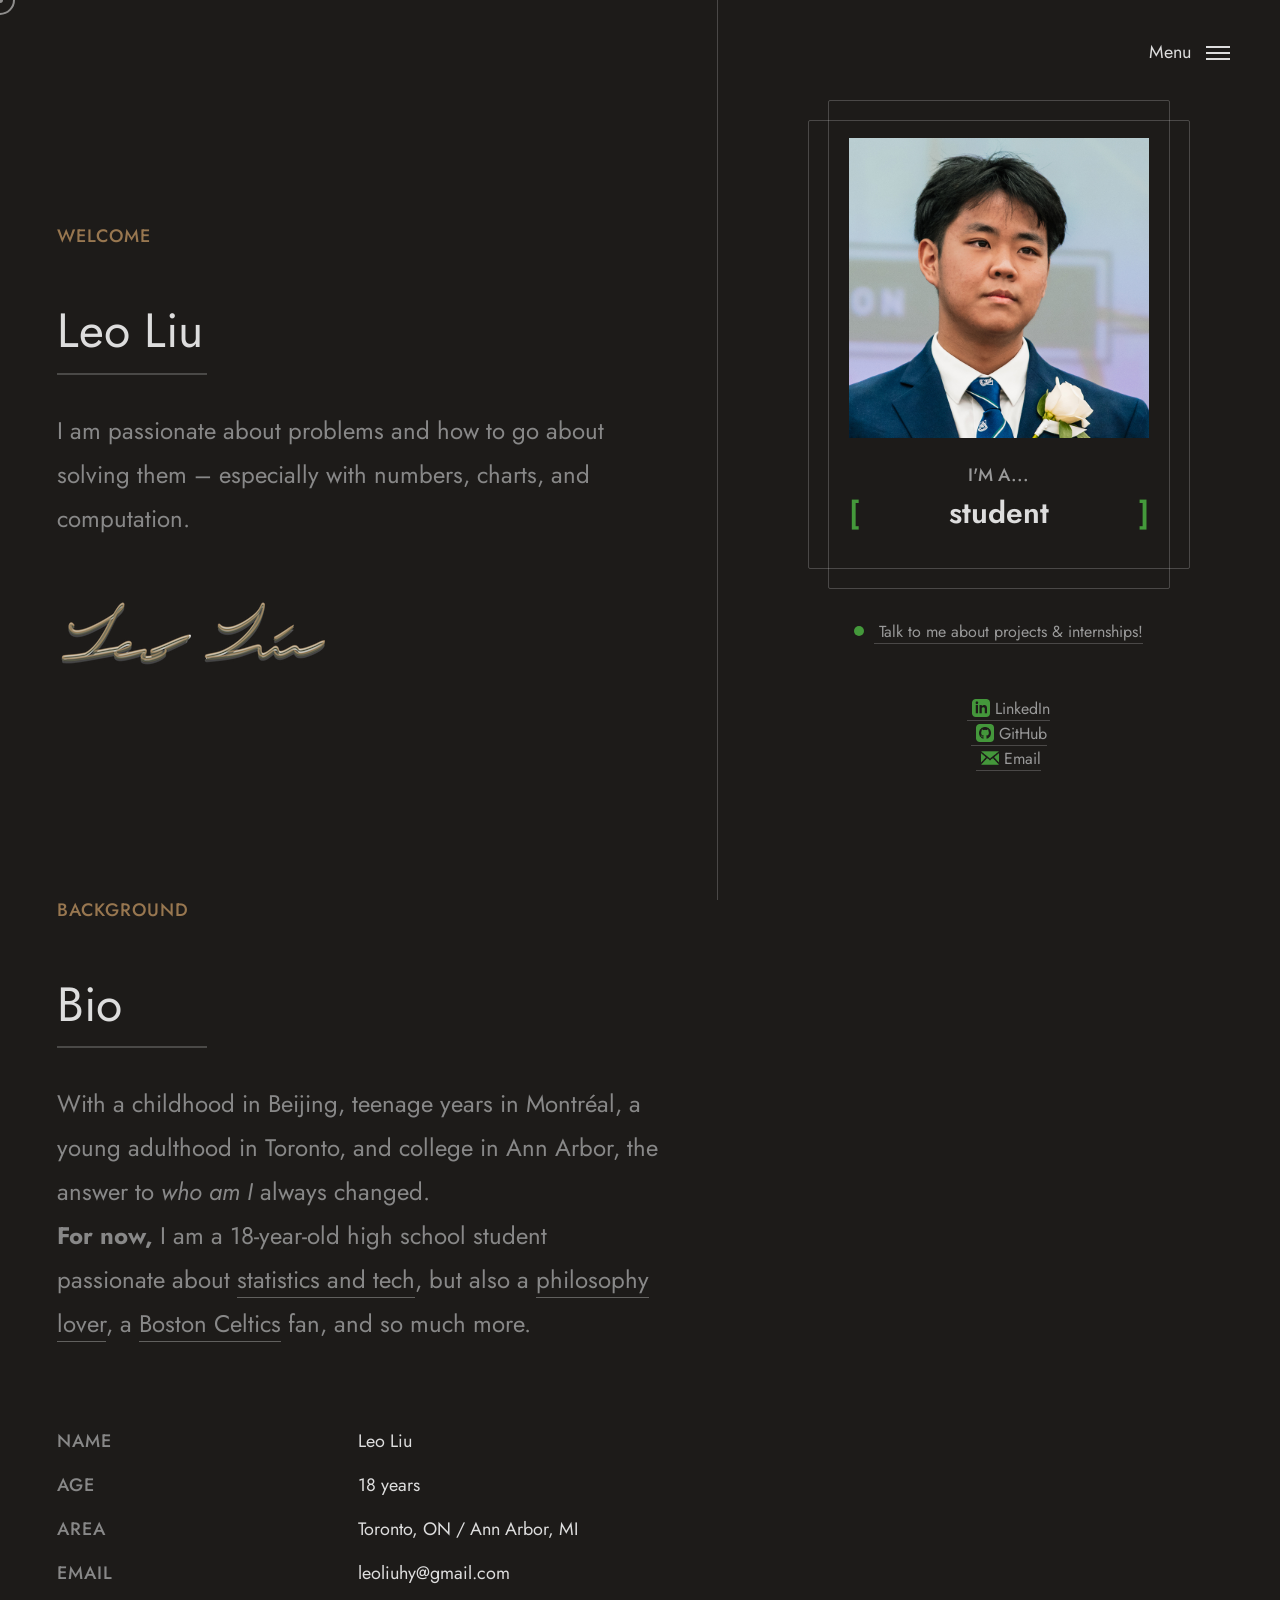
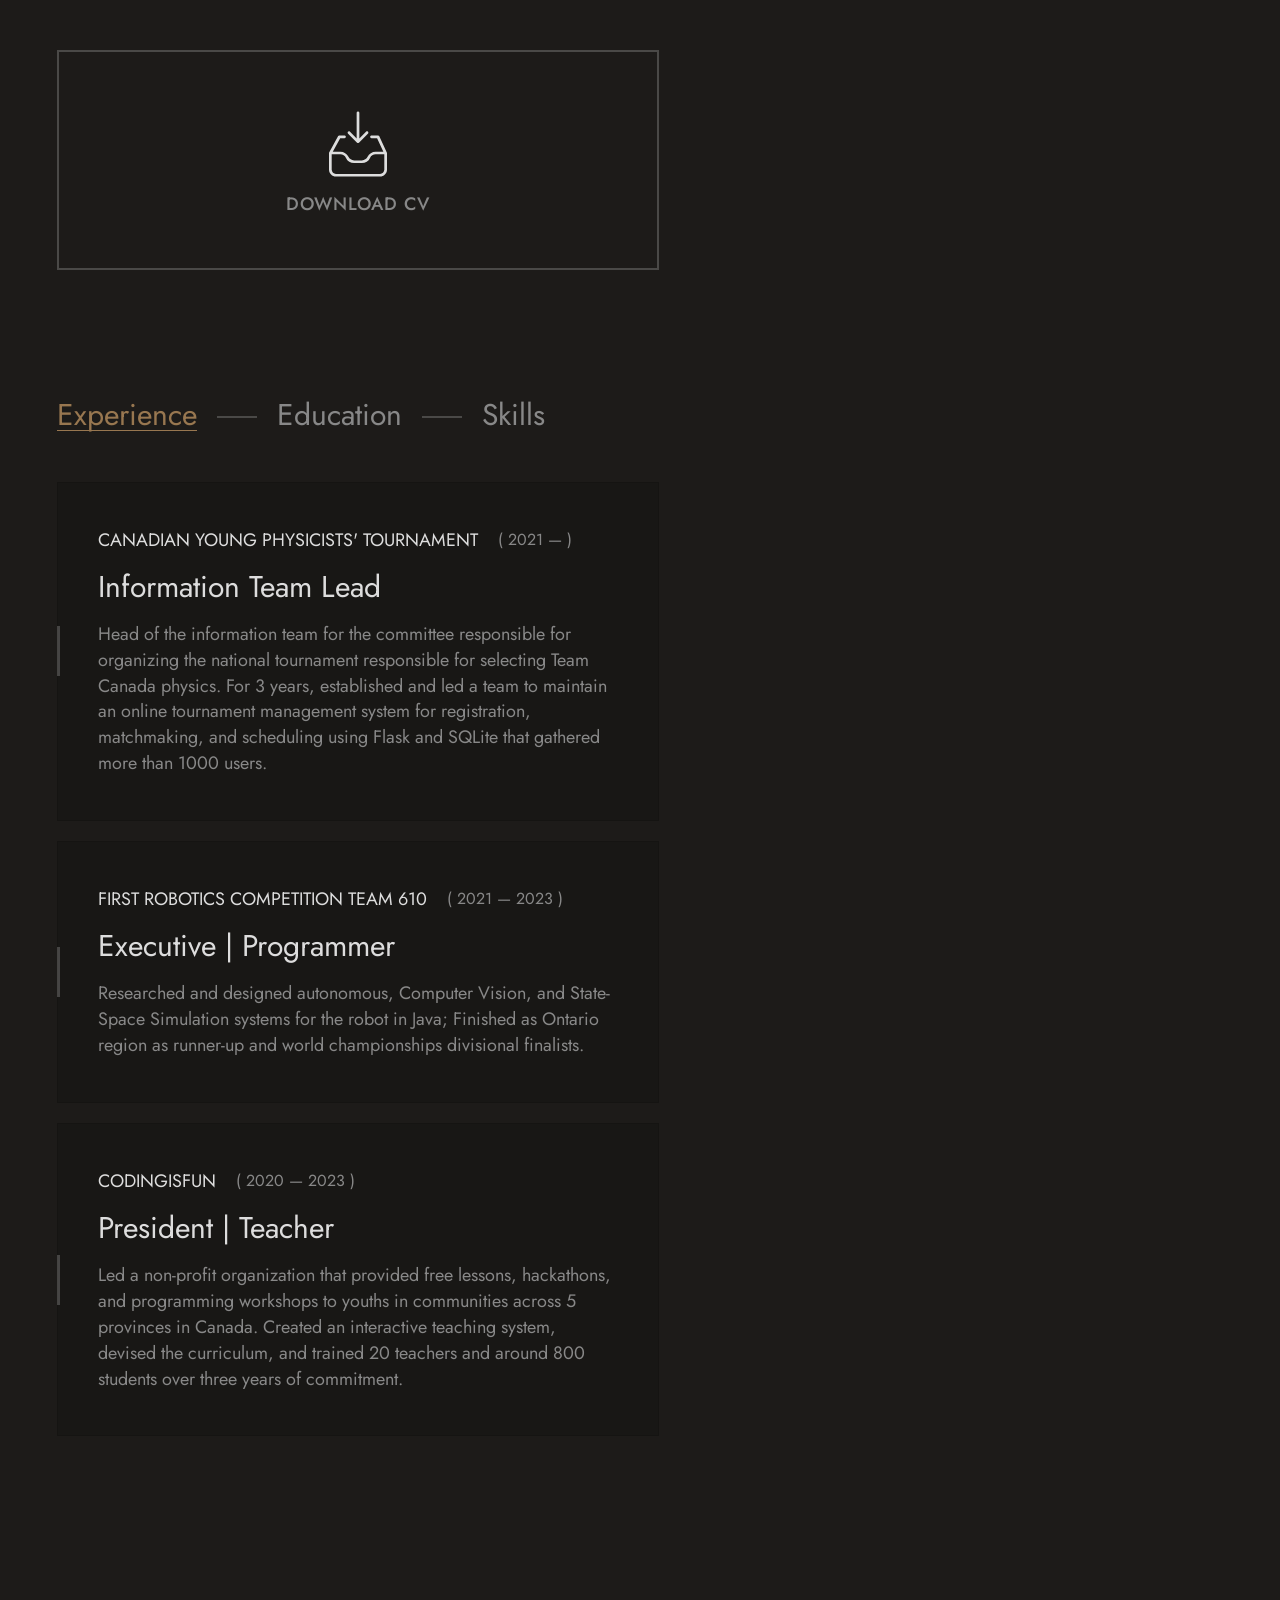
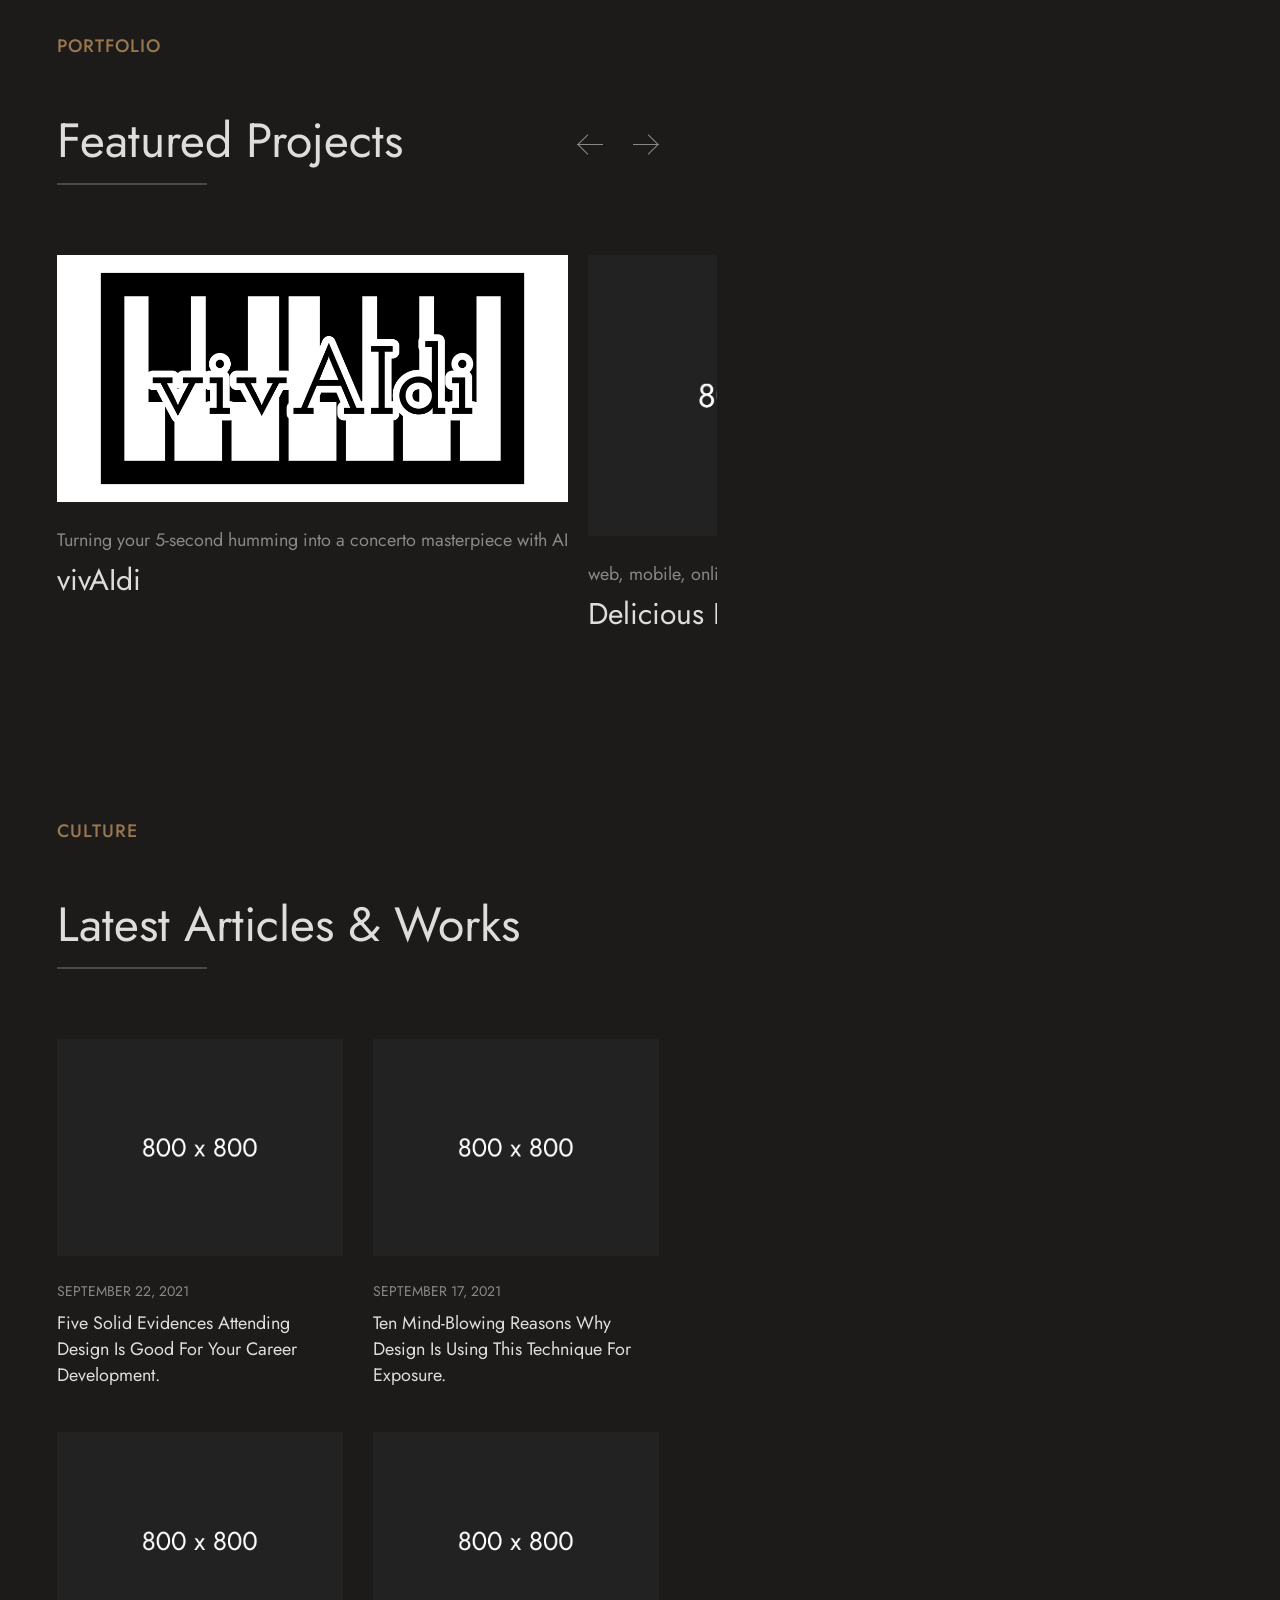
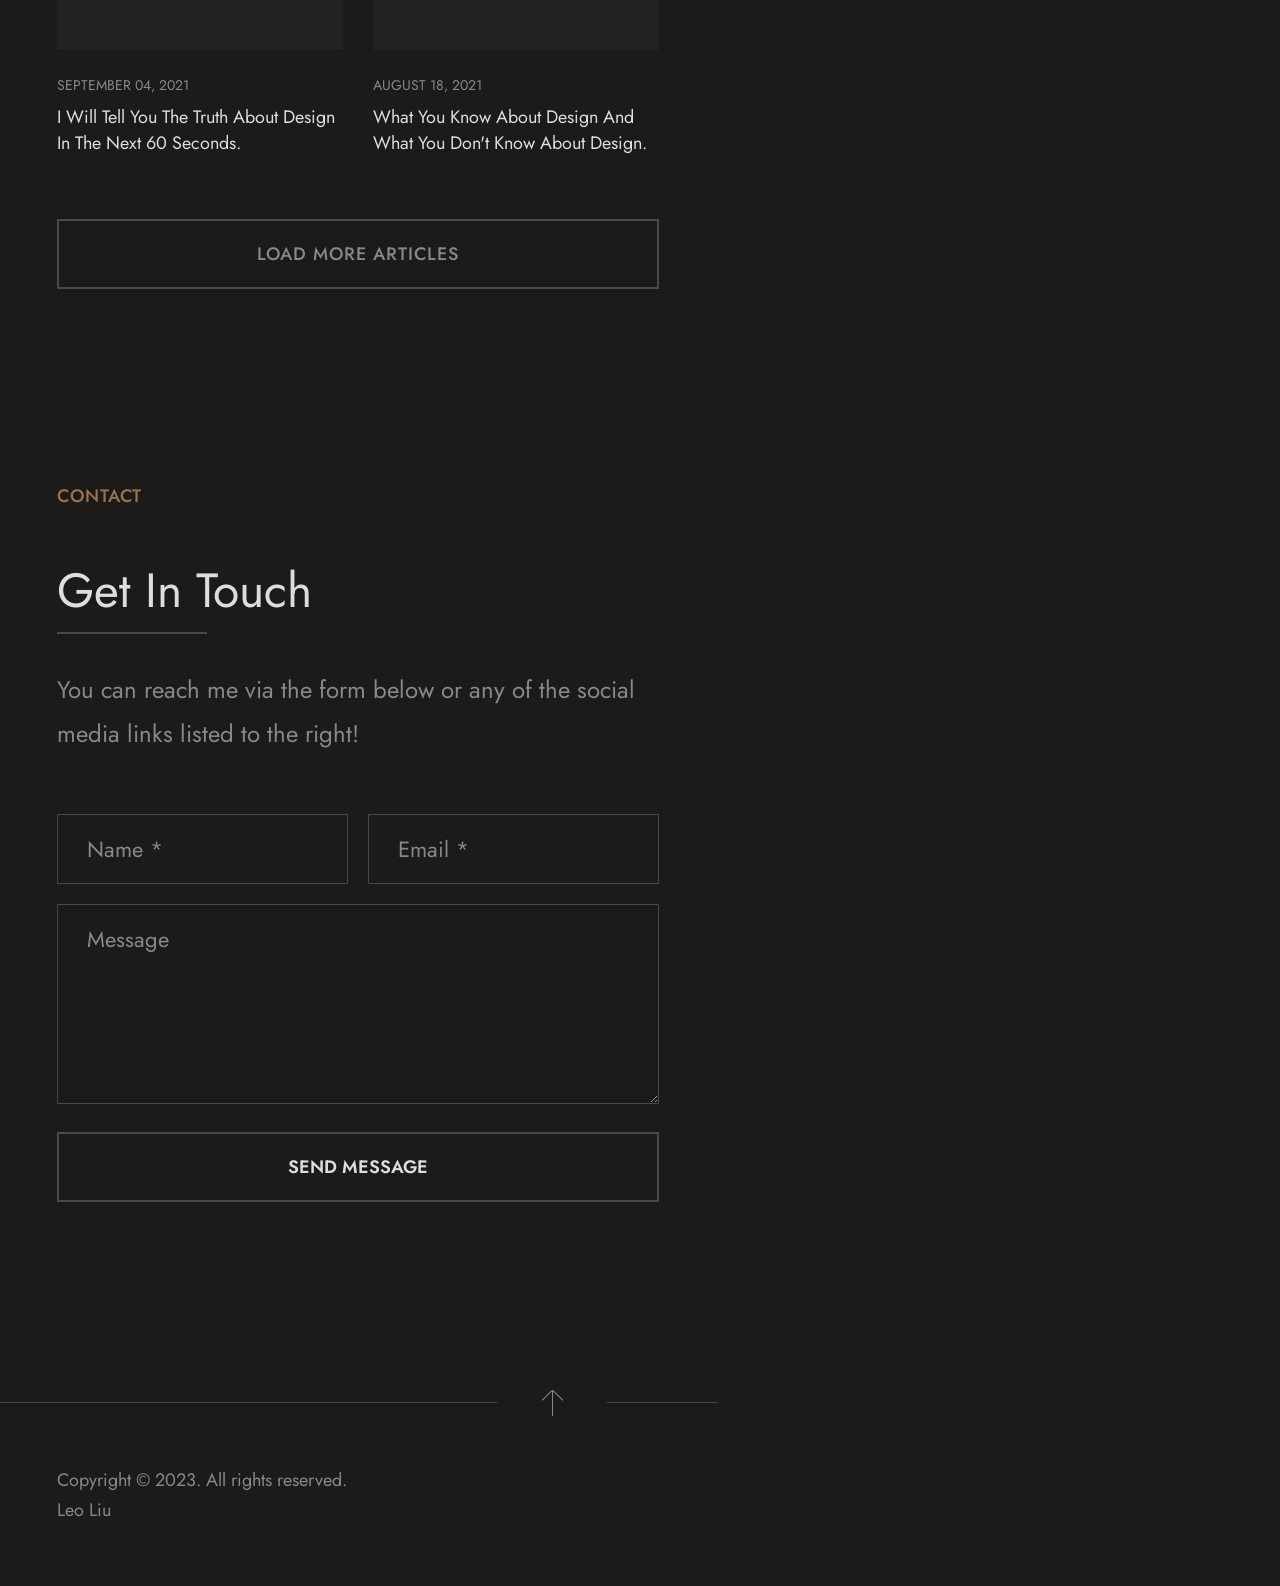
==== commit 74ee5b7e: "V0.7" ====
--- a/index.html
+++ b/index.html
@@ -82,11 +82,11 @@
 
 								<!-- Main Title -->
 								<div class="resumo_fn_main_title">
-									<h3 class="subtitle">Introduction</h3>
-									<h3 class="title">Problem Solver</h3>
+									<h3 class="subtitle">Welcome</h3>
+									<h3 class="title">Leo Liu</h3>
 									<p class="desc">I am passionate about problems and how to go about solving them –
 										especially with numbers, charts, and computation.</p>
-									<img src="img/signature.png" alt="">
+									<img src="img/signaturee-removebg.png" alt="">
 								</div>
 								<!-- /Main Title -->
 
@@ -106,8 +106,8 @@
 									<h3 class="subtitle">Background</h3>
 									<h3 class="title">Bio</h3>
 									<p class="desc">With a childhood in Beijing, teenage years in Montréal, a young
-										adulthood in Toronto, and soon college in Ann Arbor, the answer to <i>who am
-											I</i> always changed. <br> <b>For now,</b> I am a 17-year-old high school
+										adulthood in Toronto, and college in Ann Arbor, the answer to <i>who am
+											I</i> always changed. <br> <b>For now,</b> I am a 18-year-old high school
 										student passionate about <a class="link_intext">statistics and tech</a>, but
 										also a <a class="link_intext">philosophy
 											lover</a>, a <a class="link_intext">Boston Celtics</a> fan, and so much
@@ -125,7 +125,7 @@
 											</tr>
 											<tr>
 												<th>Age</th>
-												<th>17 years</th>
+												<th>18 years</th>
 											</tr>
 											<tr>
 												<th>Area</th>
@@ -140,7 +140,7 @@
 									<div class="about_right">
 										<!-- Download CV Button -->
 										<div class="resumo_fn_cv_btn">
-											<a href="img/cv.jpg" download>
+											<a href="img/Resume LeoLiu.pdf" download>
 												<span class="icon">
 													<img src="svg/inbox.svg" alt="" class="fn__svg" />
 													<img src="svg/arrow.svg" alt="" class="fn__svg arrow" />
@@ -259,21 +259,6 @@
 															</p>
 														</div>
 													</li>
-													<li>
-														<div class="item">
-															<div class="item_top">
-																<h5>Collège Jean-Eudes</h5>
-																<span>( 2019 — 2021 )</span>
-															</div>
-															<h3>Secondaires III - IV</h3>
-															<p>I was one of four in my class to be admitted to this #1
-																ranked French-language school in Montréal after only 1
-																year after moving and attending
-																French-speaking schools. I followed robotics and
-																technology electives and was acquainted to the basics of
-																web development and robotics design.</p>
-														</div>
-													</li>
 												</ul>
 											</div>
 											<!-- /Boxed List -->
@@ -381,19 +366,77 @@
 								<div class="owl-carousel modal_items" data-from="portfolio" data-count="5">
 									<div class="item modal_item" data-index="1">
 										<div class="img_holder">
-											<img src="img/thumb/vivaldi.png" alt="">
-											<div class="abs_img" data-bg-img="img/thumb/vivaldi.png"></div>
+											<img src="img/thumb/square.jpg" alt="">
+											<div class="abs_img" data-bg-img="img/portfolio/vivaldi.png"></div>
 										</div>
 										<div class="title_holder">
-											<p>AI, Generative Music</p>
-											<h3><a href="#">Sweet Cherry</a></h3>
+											<p>Turning your 5-second humming into a concerto masterpiece with AI</p>
+											<h3><a href="#">vivAIdi</a></h3>
 										</div>
 										<div class="fn__hidden">
-											<p class="fn__cat">AI, Generative Music</p>
-											<h3 class="fn__title">Sweet Cherry</h3>
+											<p class="fn__cat">Generative AI, Music, Creative Continuation, Computer
+												Vision, esture
+												Recognition</p>
+											<h3 class="fn__title">vivAIdi</h3>
 											<div class="img_holder">
-												<img src="img/thumb/vivaldi.jpg" alt="">
-												<div class="abs_img" data-bg-img="img/thumb/vivaldi.png"></div>
+												<img src="img/thumb/square.jpg" alt="">
+												<div class="abs_img" data-bg-img="img/portfolio/vivaldi.png"></div>
+											</div>
+											<p class="fn__desc">
+												While most generative AI models help create from scratch, vivAIdi
+												explores the power in creatively continuing a work in progress, in the
+												form of a 5-second humming.
+											</p>
+											<p class="fn__desc">
+												Some of us have always dreamed of being a conducter, composing classical
+												music masterpieces and conducting them. With the help of
+												generative AI, this task has never been easier. Imagine with
+												a few seconds of melodic humming and some simple gestures, you can
+												conduct a whole orchestra to play music -- your original music! How much
+												of a help would
+												that be for a genre of music slowing dying out of the spotlight,
+												and whose learners who are intimidated by its "complex" structures.
+											</p>
+											<p class="fn__desc">
+												VivAIdi is built on electron.js as a local
+												application. In the process of turning humming into a violin
+												masterpiece, the input sound is converted to note sequences through the
+												AutoCorrelate
+												algorithm, then expanded with the MagentaAI(Tensorflow) framework. The
+												process is then repeated for more instruments with SoundFonts applied
+												to each of them to present a feeling of an orchestra. On the conducting
+												end, a Tensorflow Computer Vision Fingerpose model is used to evaluate
+												the gestures and command the sounds.
+											</p>
+											<p class="fn__desc">
+												VivAIdi was conceived as a prototype at the MetHacks Hackathon in
+												Toronto, and a <b>full-version demo is in the works!</b> Meanwhile, you can
+												check out the <a href="https://devpost.com/software/vivaidi">Devpost project page</a> or the GitHub repo linked below.
+											</p>
+
+											<a href="https://github.com/Adam-Omarali/methacks" style="text-decoration: none;">
+												<div style="display: flex; align-items: center;">
+													<img src="img/icons/github_gold.png" width="18" height="18" style="margin-right: 5px;">
+													<span class="text" style="color:#987750; ">GitHub Repo</span>
+												</div>
+											</a>
+										</div>
+									</div>
+									<div class="item modal_item" data-index="2">
+										<div class="img_holder">
+											<img src="img/thumb/square.jpg" alt="">
+											<div class="abs_img" data-bg-img="img/portfolio/2.jpg"></div>
+										</div>
+										<div class="title_holder">
+											<p>web, mobile, online</p>
+											<h3><a href="#">Delicious Fruit</a></h3>
+										</div>
+										<div class="fn__hidden">
+											<p class="fn__cat">web, mobile, online</p>
+											<h3 class="fn__title">Delicious Fruit</h3>
+											<div class="img_holder">
+												<img src="img/thumb/square.jpg" alt="">
+												<div class="abs_img" data-bg-img="img/portfolio/2.jpg"></div>
 											</div>
 											<p class="fn__desc">Sed ornare tellus a odio bibendum, at tristique sapien
 												malesuada. Proin sagittis maximus accumsan. Class aptent taciti sociosqu
@@ -432,21 +475,21 @@
 												sagittis. Morbi ut consectetur neque.</p>
 										</div>
 									</div>
-									<div class="item modal_item" data-index="2">
+									<div class="item modal_item" data-index="3">
 										<div class="img_holder">
 											<img src="img/thumb/square.jpg" alt="">
-											<div class="abs_img" data-bg-img="img/portfolio/2.jpg"></div>
+											<div class="abs_img" data-bg-img="img/portfolio/3.jpg"></div>
 										</div>
 										<div class="title_holder">
-											<p>web, mobile, online</p>
-											<h3><a href="#">Delicious Fruit</a></h3>
+											<p>design, vector</p>
+											<h3><a href="#">Blue Lemon</a></h3>
 										</div>
 										<div class="fn__hidden">
-											<p class="fn__cat">web, mobile, online</p>
-											<h3 class="fn__title">Delicious Fruit</h3>
+											<p class="fn__cat">design, vector</p>
+											<h3 class="fn__title">Blue Lemon</h3>
 											<div class="img_holder">
 												<img src="img/thumb/square.jpg" alt="">
-												<div class="abs_img" data-bg-img="img/portfolio/2.jpg"></div>
+												<div class="abs_img" data-bg-img="img/portfolio/3.jpg"></div>
 											</div>
 											<p class="fn__desc">Sed ornare tellus a odio bibendum, at tristique sapien
 												malesuada. Proin sagittis maximus accumsan. Class aptent taciti sociosqu
@@ -485,21 +528,21 @@
 												sagittis. Morbi ut consectetur neque.</p>
 										</div>
 									</div>
-									<div class="item modal_item" data-index="3">
+									<div class="item modal_item" data-index="4">
 										<div class="img_holder">
 											<img src="img/thumb/square.jpg" alt="">
-											<div class="abs_img" data-bg-img="img/portfolio/3.jpg"></div>
+											<div class="abs_img" data-bg-img="img/portfolio/4.jpg"></div>
 										</div>
 										<div class="title_holder">
-											<p>design, vector</p>
-											<h3><a href="#">Blue Lemon</a></h3>
+											<p>mobile, design</p>
+											<h3><a href="#">Yellow Phone</a></h3>
 										</div>
 										<div class="fn__hidden">
-											<p class="fn__cat">design, vector</p>
-											<h3 class="fn__title">Blue Lemon</h3>
+											<p class="fn__cat">mobile, design</p>
+											<h3 class="fn__title">Yellow Phone</h3>
 											<div class="img_holder">
 												<img src="img/thumb/square.jpg" alt="">
-												<div class="abs_img" data-bg-img="img/portfolio/3.jpg"></div>
+												<div class="abs_img" data-bg-img="img/portfolio/4.jpg"></div>
 											</div>
 											<p class="fn__desc">Sed ornare tellus a odio bibendum, at tristique sapien
 												malesuada. Proin sagittis maximus accumsan. Class aptent taciti sociosqu
@@ -538,21 +581,21 @@
 												sagittis. Morbi ut consectetur neque.</p>
 										</div>
 									</div>
-									<div class="item modal_item" data-index="4">
+									<div class="item modal_item" data-index="5">
 										<div class="img_holder">
 											<img src="img/thumb/square.jpg" alt="">
-											<div class="abs_img" data-bg-img="img/portfolio/4.jpg"></div>
+											<div class="abs_img" data-bg-img="img/portfolio/5.jpg"></div>
 										</div>
 										<div class="title_holder">
 											<p>mobile, design</p>
-											<h3><a href="#">Yellow Phone</a></h3>
+											<h3><a href="#">Ice Cream</a></h3>
 										</div>
 										<div class="fn__hidden">
 											<p class="fn__cat">mobile, design</p>
-											<h3 class="fn__title">Yellow Phone</h3>
+											<h3 class="fn__title">Ice Cream</h3>
 											<div class="img_holder">
 												<img src="img/thumb/square.jpg" alt="">
-												<div class="abs_img" data-bg-img="img/portfolio/4.jpg"></div>
+												<div class="abs_img" data-bg-img="img/portfolio/5.jpg"></div>
 											</div>
 											<p class="fn__desc">Sed ornare tellus a odio bibendum, at tristique sapien
 												malesuada. Proin sagittis maximus accumsan. Class aptent taciti sociosqu
@@ -591,59 +634,6 @@
 												sagittis. Morbi ut consectetur neque.</p>
 										</div>
 									</div>
-									<div class="item modal_item" data-index="5">
-										<div class="img_holder">
-											<img src="img/thumb/square.jpg" alt="">
-											<div class="abs_img" data-bg-img="img/portfolio/5.jpg"></div>
-										</div>
-										<div class="title_holder">
-											<p>mobile, design</p>
-											<h3><a href="#">Ice Cream</a></h3>
-										</div>
-										<div class="fn__hidden">
-											<p class="fn__cat">mobile, design</p>
-											<h3 class="fn__title">Ice Cream</h3>
-											<div class="img_holder">
-												<img src="img/thumb/square.jpg" alt="">
-												<div class="abs_img" data-bg-img="img/portfolio/5.jpg"></div>
-											</div>
-											<p class="fn__desc">Sed ornare tellus a odio bibendum, at tristique sapien
-												malesuada. Proin sagittis maximus accumsan. Class aptent taciti sociosqu
-												ad litora torquent per conubia nostra, per inceptos himenaeos. Lorem
-												ipsum dolor sit amet, consectetur adipiscing elit. Quisque gravida quam
-												sit amet elit varius tempor. Pellentesque purus eros, blandit eu mollis
-												vel, commodo eget orci. Proin vel hendrerit ex. Vivamus ut ex at nunc
-												consectetur efficitur ut quis est. Proin posuere orci eget vulputate
-												fringilla. Curabitur placerat massa eget efficitur cursus. Sed
-												sollicitudin rhoncus blandit. Nam accumsan vestibulum enim. Sed rutrum
-												eu leo pellentesque lobortis. Integer ornare fringilla arcu, eu mattis
-												risus convallis in.</p>
-											<p class="fn__desc">Quisque dui metus, eleifend at enim ac, imperdiet
-												sagittis dolor. Vestibulum ipsum quam, feugiat non velit sit amet,
-												pulvinar varius nisl. Mauris tristique, ipsum sit amet lacinia congue,
-												mauris magna tempus nibh, in mollis eros enim a tortor. Morbi enim arcu,
-												tristique vitae mi nec, hendrerit pharetra metus. Phasellus id feugiat
-												purus. In vel elit eu lacus ultrices feugiat. Etiam at aliquet mi. Nunc
-												sit amet libero sit amet lectus pellentesque sagittis. Curabitur blandit
-												ante quis erat dapibus viverra. Maecenas consequat pulvinar pulvinar.
-												Donec in aliquam arcu. Donec eu laoreet dolor. Ut nisi lectus, pulvinar
-												ac mattis quis, pretium ac nulla. Morbi sed ligula ultrices, ornare
-												mauris id, auctor arcu. Sed pellentesque ex sed erat faucibus, ultrices
-												vehicula ex dapibus. Aenean venenatis metus eros, vel faucibus lorem
-												porttitor eu.</p>
-											<p class="fn__desc">Sed porttitor augue erat, vitae convallis odio viverra
-												id. In nec finibus elit. Nullam ac sodales nunc, vel sagittis elit. Ut
-												condimentum ex ipsum, eu ornare odio aliquam eu. Ut iaculis eros quam,
-												eu bibendum tellus convallis quis. Donec sapien risus, consequat ut
-												magna nec, interdum porta nisl. Vivamus pulvinar hendrerit finibus. Nunc
-												molestie lacinia risus, id mattis nunc euismod ac. Nam eu orci felis.
-												Quisque ut elementum quam. Vivamus pulvinar nisi nunc, ut faucibus
-												turpis tincidunt eget. Fusce nec ex quis odio laoreet consequat. Duis
-												faucibus metus id feugiat sodales. Sed eu ligula eget quam ultricies
-												tincidunt. Morbi sodales nunc ultrices justo pellentesque, ac mattis mi
-												sagittis. Morbi ut consectetur neque.</p>
-										</div>
-									</div>
 								</div>
 
 							</div>
@@ -651,160 +641,6 @@
 
 					</section>
 					<!-- /Portfolio Section -->
-
-
-
-					<!-- Services Section -->
-					<!-- <section id="services">
-						<div class="container">
-							<div class="roww"> -->
-
-								<!-- Main Title -->
-								<!-- <div class="resumo_fn_main_title">
-									<h3 class="subtitle">Services</h3>
-									<h3 class="title">What I Do</h3>
-									<p class="desc">I help ambitious businesses like yours generate more profits by
-										building awareness, driving web traffic, connecting with customers and growing
-										overall sales.</p>
-								</div> -->
-								<!-- /Main Title -->
-
-
-								<!-- Services List -->
-								<!-- <div class="resumo_fn_service_list">
-									<ul>
-										<li>
-											<div class="item">
-												<div class="item_left">
-													<h3>Brand Consultant</h3>
-													<p>I build brands through cultural insights &amp; strategic vision.
-														Custom crafted business solutions.</p>
-												</div>
-												<div class="item_right">
-													<p>Starts from</p>
-													<h3>$599</h3>
-												</div>
-											</div>
-										</li>
-										<li>
-											<div class="item">
-												<div class="item_left">
-													<h3>Global Marketing</h3>
-													<p>Custom marketing solutions. Get your business on the next level.
-														We provide worldwide marketing.</p>
-												</div>
-												<div class="item_right">
-													<p>Starts from</p>
-													<h3>$399</h3>
-												</div>
-											</div>
-										</li>
-										<li>
-											<div class="item">
-												<div class="item_left">
-													<h3>UI/UX Solutions</h3>
-													<p>Design direction for business. Get your business on the next
-														level. We help to create great experiences.</p>
-												</div>
-												<div class="item_right">
-													<p>Starts from</p>
-													<h3>$499</h3>
-												</div>
-											</div>
-										</li>
-									</ul>
-								</div> -->
-								<!-- /Services List -->
-
-							<!-- </div>
-						</div>
-					</section> -->
-					<!-- /Services Section -->
-
-
-
-					<!-- Customers Section -->
-					<section id="customers">
-						<div class="container">
-							<div class="roww">
-
-								<!-- Main Title -->
-								<div class="resumo_fn_main_title">
-									<h3 class="subtitle">Customers</h3>
-									<h3 class="title">Happy People</h3>
-								</div>
-								<!-- /Main Title -->
-
-
-								<!-- Partners -->
-								<div class="resumo_fn_partners">
-									<ul>
-										<li><a href="https://envato.com/" target="_blank"><img src="img/partners/1.png"
-													alt=""></a></li>
-										<li><a href="https://frenify.com/" target="_blank"><img src="img/partners/2.png"
-													alt=""></a></li>
-										<li><a href="https://themeforest.net/item/rewall-personal-portfolio-template/34316546"
-												target="_blank"><img src="img/partners/3.png" alt=""></a></li>
-										<li><a href="https://themeforest.net/item/artemiz-blog-podcast-wordpress-theme/28455063"
-												target="_blank"><img src="img/partners/4.png" alt=""></a></li>
-										<li><a href="#" target="_blank"><img src="img/partners/5.png" alt=""></a></li>
-										<li><a href="#" target="_blank"><img src="img/partners/6.png" alt=""></a></li>
-										<li><a href="#" target="_blank"><img src="img/partners/7.png" alt=""></a></li>
-										<li><a href="#" target="_blank"><img src="img/partners/8.png" alt=""></a></li>
-									</ul>
-								</div>
-								<!-- /Partners -->
-
-
-								<!-- Testimonials -->
-								<div class="resumo_fn_testimonials">
-									<div class="my__nav">
-										<a href="#" class="prev"><span></span></a>
-										<a href="#" class="next"><span></span></a>
-									</div>
-									<div class="owl-carousel">
-										<div class="item">
-											<div class="title_holder">
-												<p class="desc">“ They really nailed it. This is one of the best themes
-													I have seen in a long time. Very nice design with lots of
-													customization available. Many of my clients have chosen this theme
-													for their portfolio sites. ”</p>
-												<h3 class="title">Albert Walker</h3>
-												<h3 class="subtitle">Freelancer &amp; Designer</h3>
-											</div>
-										</div>
-										<div class="item">
-											<div class="title_holder">
-												<p class="desc">“ This was exactly what I needed for my portfolio, and
-													it looks great. I had a couple issues that support helped
-													troubleshoot both via email and on the comments, which definitely
-													made it worth the price. I'm very pleased with this purchase. ”</p>
-												<h3 class="title">Anna Barbera</h3>
-												<h3 class="subtitle">Photographer</h3>
-											</div>
-										</div>
-										<div class="item">
-											<div class="title_holder">
-												<p class="desc">“ Had a problem with the layout after Installation-
-													found no approach. The support reacted quickly and competently. And
-													solved the problem between Elementor and a WordPress update. Great!
-													”</p>
-												<h3 class="title">Dana Atkins</h3>
-												<h3 class="subtitle">Customer</h3>
-											</div>
-										</div>
-									</div>
-								</div>
-								<!-- /Testimonials -->
-
-
-
-							</div>
-						</div>
-					</section>
-					<!-- /Customers Section -->
-
-
 
 
 					<!-- News Section -->
@@ -814,8 +650,8 @@
 
 								<!-- Main Title -->
 								<div class="resumo_fn_main_title">
-									<h3 class="subtitle">News &amp; Tips</h3>
-									<h3 class="title">Latest Articles</h3>
+									<h3 class="subtitle">Culture</h3>
+									<h3 class="title">Latest Articles & Works</h3>
 								</div>
 								<!-- /Main Title -->
 
@@ -1230,8 +1066,8 @@
 								<div class="resumo_fn_main_title">
 									<h3 class="subtitle">Contact</h3>
 									<h3 class="title">Get In Touch</h3>
-									<p class="desc">If you have any suggestion, project or even you want to say hello,
-										please fill out the form below and I will reply you shortly.</p>
+									<p class="desc">You can reach me via the form below or any of the social media links
+										listed to the right!</p>
 								</div>
 								<!-- /Main Title -->
 
@@ -1264,12 +1100,6 @@
 											</div>
 											<div class="item">
 												<div class="input_wrapper">
-													<input id="phone" type="text" />
-													<span class="moving_placeholder">Phone</span>
-												</div>
-											</div>
-											<div class="item">
-												<div class="input_wrapper">
 													<textarea id="message"></textarea>
 													<span class="moving_placeholder">Message</span>
 												</div>
@@ -1282,13 +1112,7 @@
 								</form>
 								<!-- /Contact Form -->
 
-								<!-- Contact Info -->
-								<div class="resumo_fn_contact_info">
-									<p><a class="fn__link" href="https://www.linkedin.com/in/leoliu12/">Linkedin</a></p>
-									<p><a class="fn__link" href="https://www.github.com/leonliur/">GitHub</a></p>
-									<p><a class="fn__link" href="mailto:leoliuhy@gmail.com">Email</a>
-									</p>
-								</div>
+
 								<!-- /Contact Info -->
 
 							</div>
@@ -1308,8 +1132,7 @@
 					<div class="footer_content">
 						<div class="container">
 							<p>Copyright © 2023. All rights reserved. <br />
-								Designed &amp; Developed by <a class="fn__link" href="https://frenify.com/"
-									target="_blank">Frenify</a></p>
+								Leo Liu
 						</div>
 					</div>
 				</footer>
@@ -1340,16 +1163,15 @@
 
 						<div class="img_holder">
 							<img src="img/thumb/square.jpg" alt="">
-							<div class="abs_img" data-bg-img="img/right.jpg"></div>
+							<div class="abs_img" data-bg-img="img/thumb.jpg"></div>
 						</div>
 						<div class="title_holder">
-							<h5>I am...</h5>
+							<h5>I'm a...</h5>
 							<h3>
 								<span class="animated_title">
-									<span class="title_in">Leo Liu</span>
-									<span class="title_in">learner</span>
-									<span class="title_in">engineer</span>
+									<span class="title_in">student</span>
 									<span class="title_in">developer</span>
+									<span class="title_in"></span>
 								</span>
 							</h3>
 						</div>
@@ -1357,7 +1179,32 @@
 					<div class="right_bottom">
 						<a href="#contact">
 							<span class="circle"></span>
-							<span class="text">Talk to me about projects / internships!</span>
+							<span class="text">Talk to me about projects & internships!</span>
+						</a>
+					</div>
+					<br><br>
+					<div class="right_bottom">
+						<a href="https://www.linkedin.com/in/leoliu12/">
+							<div style="display: flex; align-items: center;">
+								<img src="img/icons/linkedin.png" width="18" height="18" style="margin-right: 5px;">
+								<span class="text">LinkedIn</span>
+							</div>
+						</a>
+					</div>
+					<div class="right_bottom">
+						<a href="https://www.github.com/leonliur/">
+							<div style="display: flex; align-items: center;">
+								<img src="img/icons/github.png" width="18" height="18" style="margin-right: 5px;">
+								<span class="text">GitHub</span>
+							</div>
+						</a>
+					</div>
+					<div class="right_bottom">
+						<a href="mailto:leoliuhy@gmail.com">
+							<div style="display: flex; align-items: center;">
+								<img src="img/icons/email.png" width="18" height="18" style="margin-right: 5px;">
+								<span class="text">Email</span>
+							</div>
 						</a>
 					</div>
 				</div>
@@ -1382,9 +1229,7 @@
 						<li><a href="#home">Home</a></li>
 						<li><a href="#about">About</a></li>
 						<li><a href="#portfolio">Portfolio</a></li>
-						<li><a href="#services">Services</a></li>
-						<li><a href="#customers">Customers</a></li>
-						<li><a href="#news">News &amp; Tips</a></li>
+						<li><a href="#news">Articles</a></li>
 						<li><a href="#contact">Contact</a></li>
 					</ul>
 				</nav>
@@ -1392,20 +1237,16 @@
 				<div class="nav_footer">
 					<div class="social">
 						<ul>
-							<li><a href="#" target="_blank"><img src="svg/social/twitter.svg" alt=""
-										class="fn__svg"></a></li>
-							<li><a href="#" target="_blank"><img src="svg/social/facebook.svg" alt=""
-										class="fn__svg"></a></li>
-							<li><a href="#" target="_blank"><img src="svg/social/instagram.svg" alt=""
-										class="fn__svg"></a></li>
-							<li><a href="#" target="_blank"><img src="svg/social/pinterest.svg" alt=""
-										class="fn__svg"></a></li>
-							<li><a href="#" target="_blank"><img src="svg/social/behance.svg" alt=""
-										class="fn__svg"></a></li>
+							<li><a href="https://twitter.com/LeonLiur" target="_blank"><img src="svg/social/twitter.svg"
+										alt="" class="fn__svg"></a>
+							</li>
+							<li><a href="https://linkedin.com/in/leoliu12" target="_blank"><img
+										src="svg/social/linkedin.svg" alt="" class="fn__svg"></a>
+							</li>
+							<li><a href="https://instagram.com/leoliuhy12" target="_blank"><img
+										src="svg/social/instagram.svg" alt="" class="fn__svg"></a>
+							</li>
 						</ul>
-					</div>
-					<div class="copyright">
-						<a href="https://frenify.com/" target="_blank">Developed by Frenify</a>
 					</div>
 				</div>
 
--- a/css/owl-carousel.css
+++ b/css/owl-carousel.css
@@ -0,0 +1,218 @@
+/**
+ * Owl Carousel v2.3.4
+ * Copyright 2013-2018 David Deutsch
+ * Licensed under: SEE LICENSE IN https://github.com/OwlCarousel2/OwlCarousel2/blob/master/LICENSE
+ */
+.owl-carousel,
+.owl-carousel .owl-item {
+    -webkit-tap-highlight-color: transparent;
+    position: relative
+}
+
+.owl-carousel {
+    display: none;
+    width: 100%;
+    z-index: 1
+}
+
+.owl-carousel .owl-stage {
+    position: relative;
+    -ms-touch-action: pan-Y;
+    touch-action: manipulation;
+    -moz-backface-visibility: hidden
+}
+
+.owl-carousel .owl-stage:after {
+    content: ".";
+    display: block;
+    clear: both;
+    visibility: hidden;
+    line-height: 0;
+    height: 0
+}
+
+.owl-carousel .owl-stage-outer {
+    position: relative;
+    overflow: hidden;
+    -webkit-transform: translate3d(0, 0, 0)
+}
+
+.owl-carousel .owl-item,
+.owl-carousel .owl-wrapper {
+    -webkit-backface-visibility: hidden;
+    -moz-backface-visibility: hidden;
+    -ms-backface-visibility: hidden;
+    -webkit-transform: translate3d(0, 0, 0);
+    -moz-transform: translate3d(0, 0, 0);
+    -ms-transform: translate3d(0, 0, 0)
+}
+
+.owl-carousel .owl-item {
+    min-height: 1px;
+    float: left;
+    -webkit-backface-visibility: hidden;
+    -webkit-touch-callout: none
+}
+
+.owl-carousel .owl-item img {
+    display: block;
+    width: 100%
+}
+
+.owl-carousel .owl-dots.disabled,
+.owl-carousel .owl-nav.disabled {
+    display: none
+}
+
+.no-js .owl-carousel,
+.owl-carousel.owl-loaded {
+    display: block
+}
+
+.owl-carousel .owl-dot,
+.owl-carousel .owl-nav .owl-next,
+.owl-carousel .owl-nav .owl-prev {
+    cursor: pointer;
+    -webkit-user-select: none;
+    -khtml-user-select: none;
+    -moz-user-select: none;
+    -ms-user-select: none;
+    user-select: none
+}
+
+.owl-carousel .owl-nav button.owl-next,
+.owl-carousel .owl-nav button.owl-prev,
+.owl-carousel button.owl-dot {
+    background: 0 0;
+    color: inherit;
+    border: none;
+    padding: 0 !important;
+    font: inherit
+}
+
+.owl-carousel.owl-loading {
+    opacity: 0;
+    display: block
+}
+
+.owl-carousel.owl-hidden {
+    opacity: 0
+}
+
+.owl-carousel.owl-refresh .owl-item {
+    visibility: hidden
+}
+
+.owl-carousel.owl-drag .owl-item {
+    -ms-touch-action: pan-y;
+    touch-action: pan-y;
+    -webkit-user-select: none;
+    -moz-user-select: none;
+    -ms-user-select: none;
+    user-select: none
+}
+
+.owl-carousel.owl-grab {
+    cursor: move;
+    cursor: grab
+}
+
+.owl-carousel.owl-rtl {
+    direction: rtl
+}
+
+.owl-carousel.owl-rtl .owl-item {
+    float: right
+}
+
+.owl-carousel .animated {
+    animation-duration: 1s;
+    animation-fill-mode: both
+}
+
+.owl-carousel .owl-animated-in {
+    z-index: 0
+}
+
+.owl-carousel .owl-animated-out {
+    z-index: 1
+}
+
+.owl-carousel .fadeOut {
+    animation-name: fadeOut
+}
+
+@keyframes fadeOut {
+    0% {
+        opacity: 1
+    }
+
+    100% {
+        opacity: 0
+    }
+}
+
+.owl-height {
+    transition: height .5s ease-in-out
+}
+
+.owl-carousel .owl-item .owl-lazy {
+    opacity: 0;
+    transition: opacity .4s ease
+}
+
+.owl-carousel .owl-item .owl-lazy:not([src]),
+.owl-carousel .owl-item .owl-lazy[src^=""] {
+    max-height: 0
+}
+
+.owl-carousel .owl-item img.owl-lazy {
+    transform-style: preserve-3d
+}
+
+.owl-carousel .owl-video-wrapper {
+    position: relative;
+    height: 100%;
+    background: #000
+}
+
+.owl-carousel .owl-video-play-icon {
+    position: absolute;
+    height: 80px;
+    width: 80px;
+    left: 50%;
+    top: 50%;
+    margin-left: -40px;
+    margin-top: -40px;
+    background: url(owl.video.play.png) no-repeat;
+    cursor: pointer;
+    z-index: 1;
+    -webkit-backface-visibility: hidden;
+    transition: transform .1s ease
+}
+
+.owl-carousel .owl-video-play-icon:hover {
+    -ms-transform: scale(1.3, 1.3);
+    transform: scale(1.3, 1.3)
+}
+
+.owl-carousel .owl-video-playing .owl-video-play-icon,
+.owl-carousel .owl-video-playing .owl-video-tn {
+    display: none
+}
+
+.owl-carousel .owl-video-tn {
+    opacity: 0;
+    height: 100%;
+    background-position: center center;
+    background-repeat: no-repeat;
+    background-size: contain;
+    transition: opacity .4s ease
+}
+
+.owl-carousel .owl-video-frame {
+    position: relative;
+    z-index: 1;
+    height: 100%;
+    width: 100%
+}
--- a/css/style.css
+++ b/css/style.css
@@ -257,19 +257,20 @@
 }
 .resumo_fn_right .right_bottom a{
 	text-decoration: none;
-	padding-left: 20px;
+	padding-left: 25px;
 	white-space: nowrap;
 	text-overflow: ellipsis;
-	display: block;
-	font-size: 18px;
+	display: flex;
+	font-size: 16px;
 	color: #999;
 	position: relative;
 	line-height: 25px;
-	max-width: 100%;
+	max-width: 130%;
+	align-items: center;
 }
 .resumo_fn_right .right_bottom a .text{
-	overflow: hidden;
-    text-overflow: ellipsis;
+	overflow: visible;
+    text-overflow: clip;
     white-space: nowrap;
     display: block;
 }
@@ -2543,6 +2544,9 @@
 .resumo_fn_modalbox .fn__desc:last-child{
 	margin-bottom: 0;
 }
+.resumo_fn_modalbox .fn__desc a{
+	color:#987750;
+}
 .fn__nav{
 	margin-top: auto;
 	width: 100%;
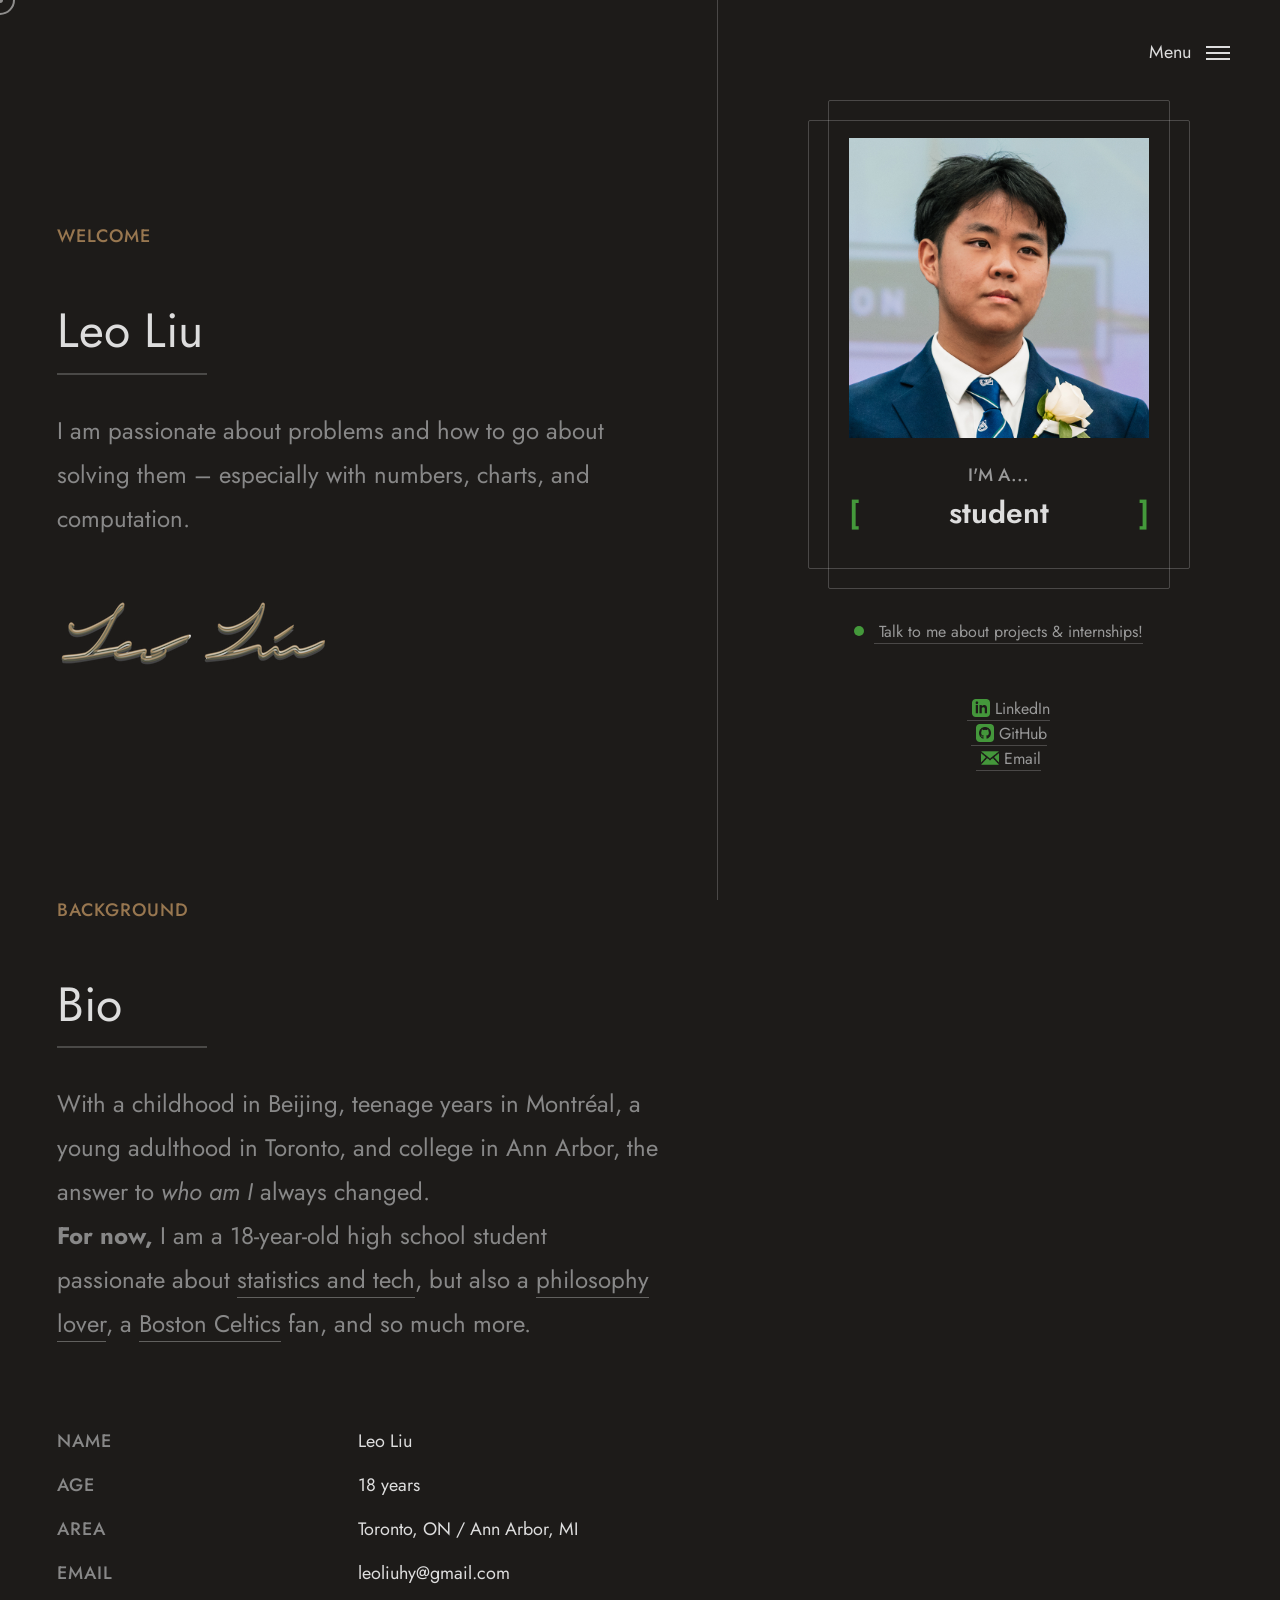
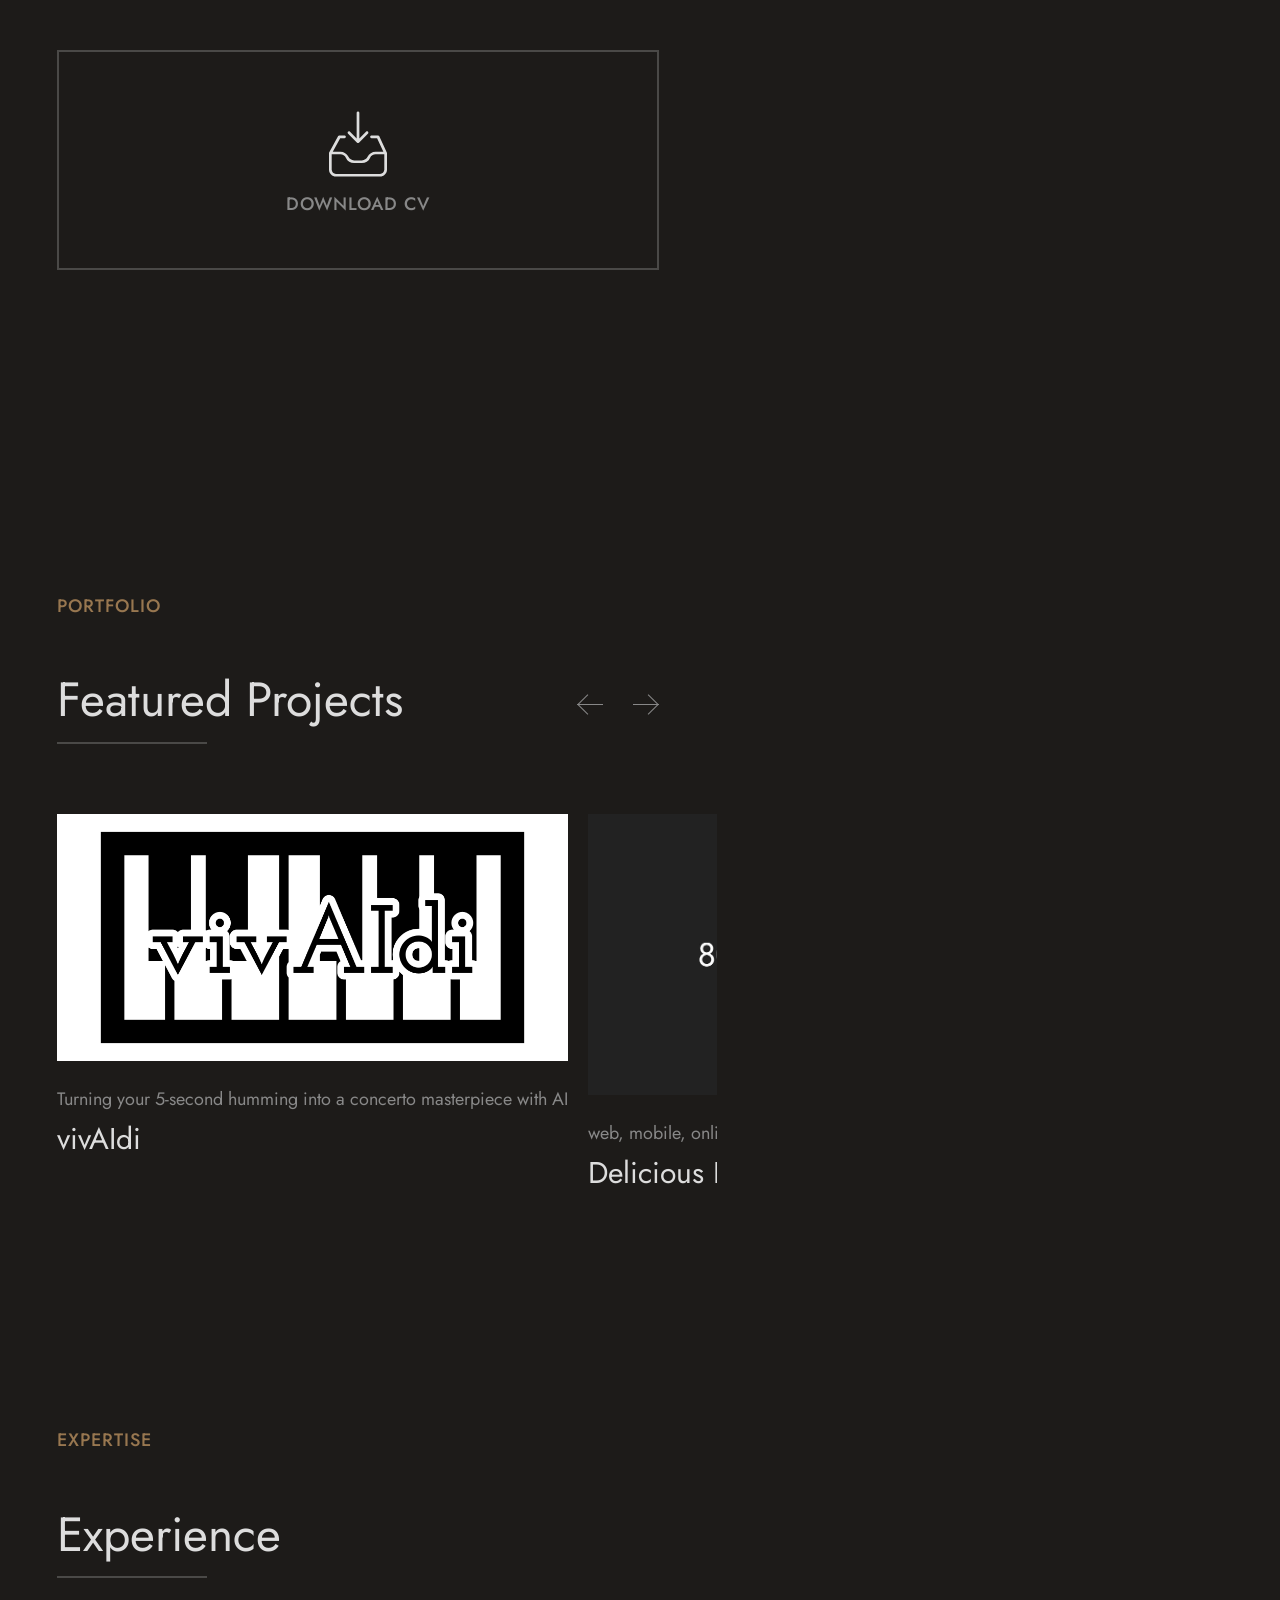
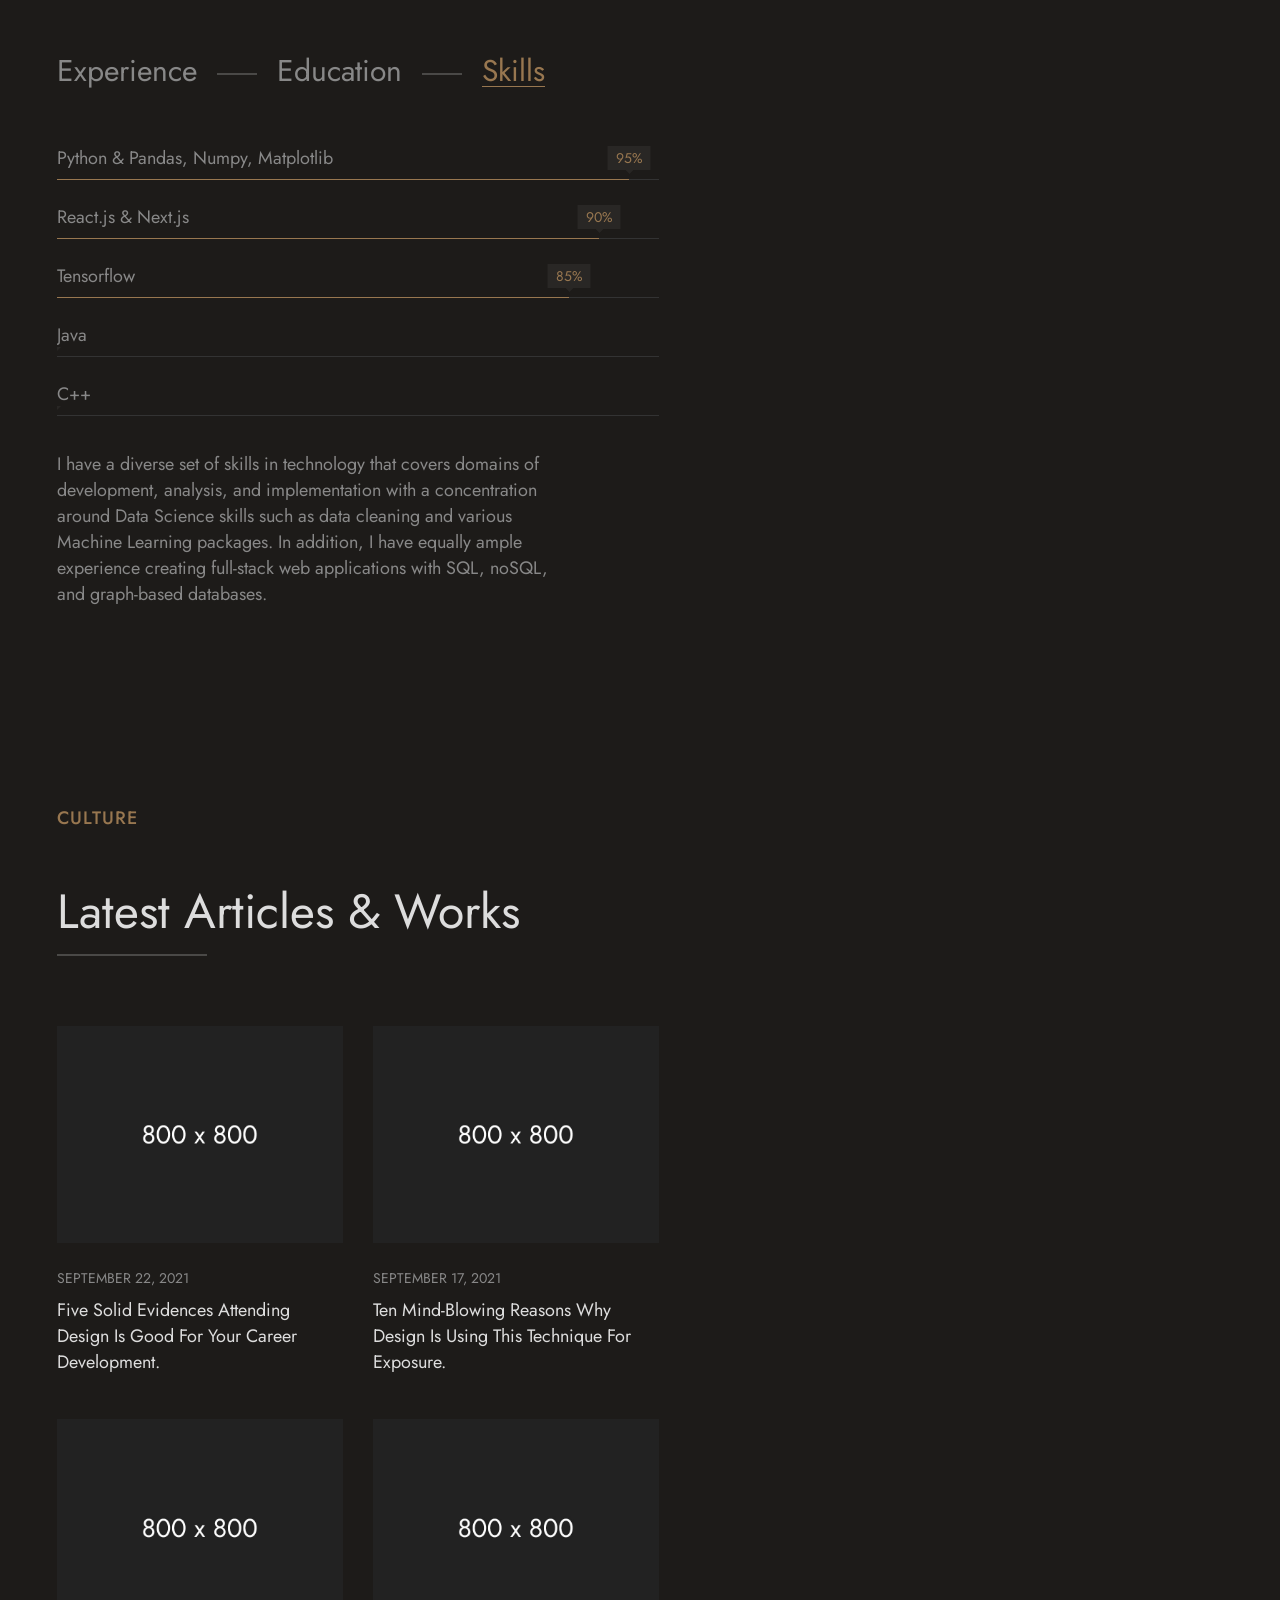
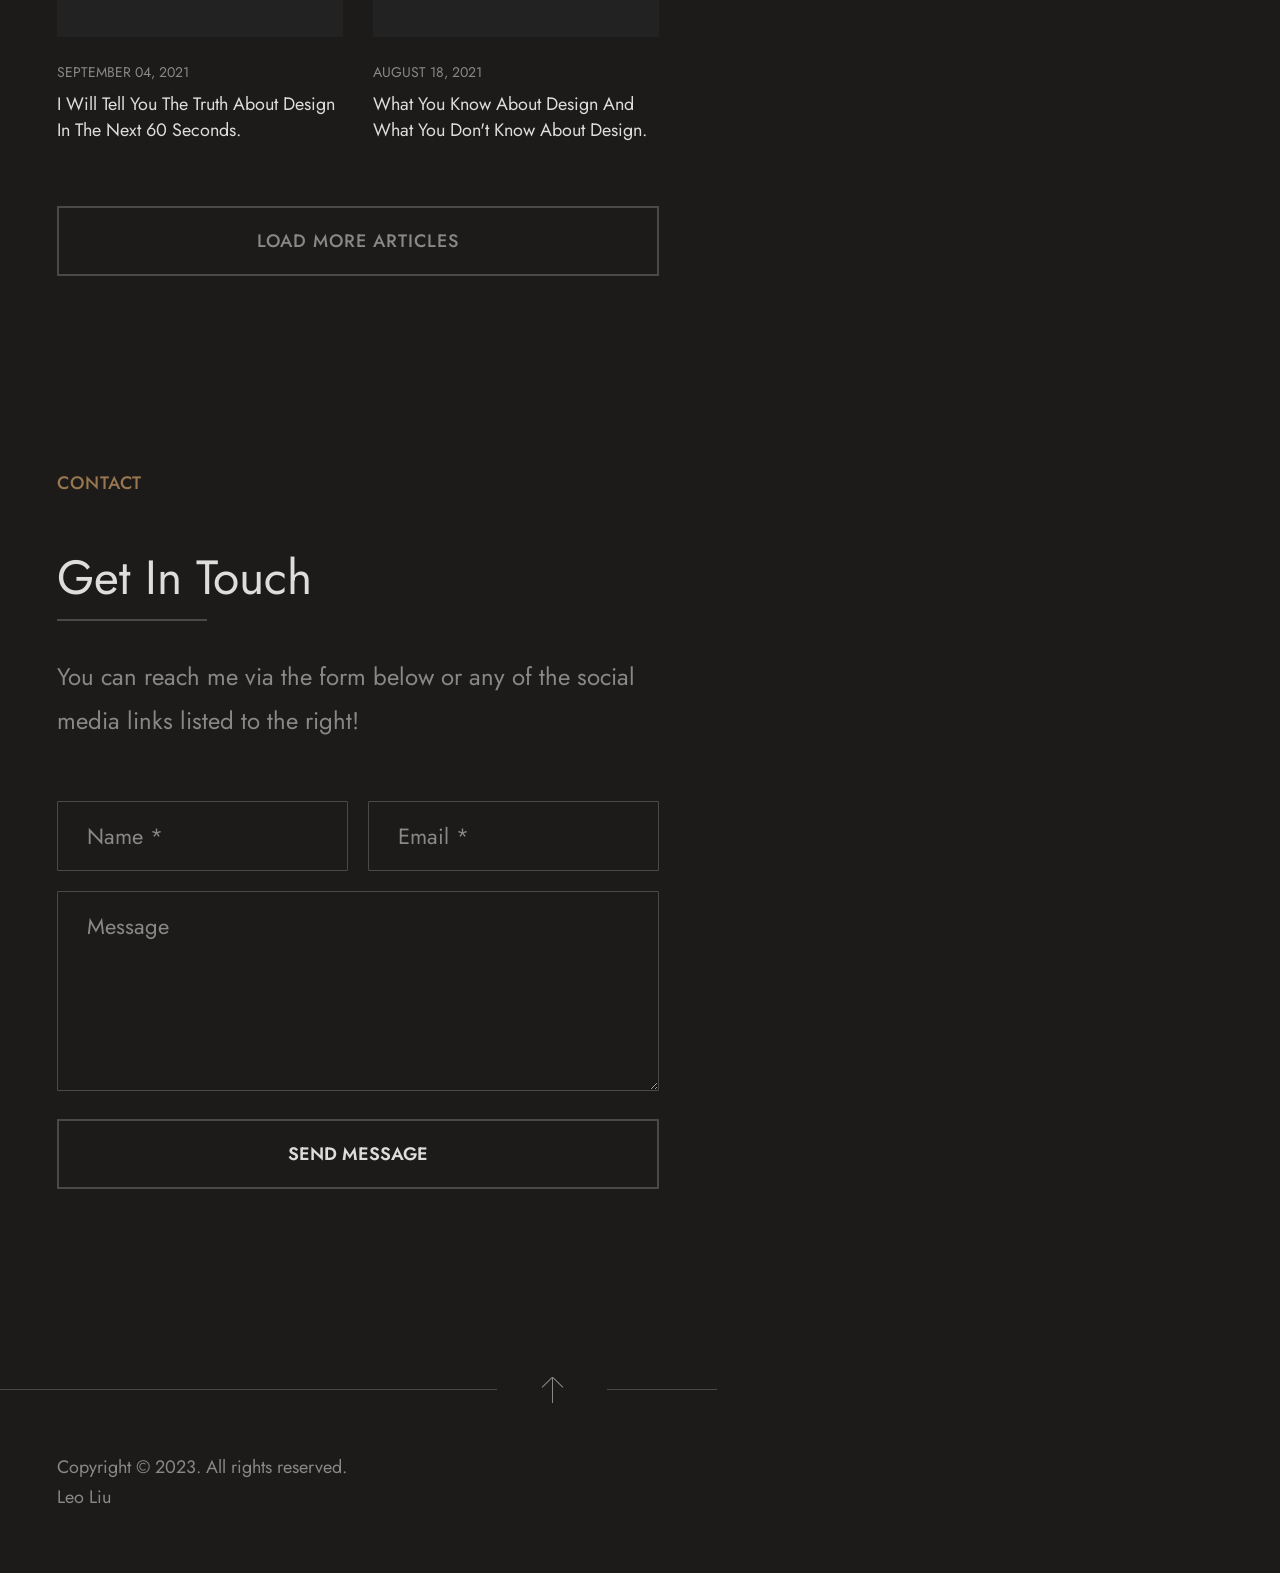
==== commit bd0fb951: "separated resume" ====
--- a/index.html
+++ b/index.html
@@ -6,7 +6,15 @@
 <html lang="en"> <!--<![endif]-->
 
 <head>
-
+	<!-- Google tag (gtag.js) -->
+	<script async src="https://www.googletagmanager.com/gtag/js?id=G-3M892ZQW3X"></script>
+	<script>
+		window.dataLayer = window.dataLayer || [];
+		function gtag() { dataLayer.push(arguments); }
+		gtag('js', new Date());
+
+		gtag('config', 'G-3M892ZQW3X');
+	</script>
 	<meta http-equiv="Content-Type" content="text/html; charset=utf-8" />
 
 	<meta name="description" content="Leo Liu's personal space">
@@ -154,15 +162,332 @@
 								<!-- /About Information -->
 
 
+							</div>
+						</div>
+					</section>
+					<!-- /About Section -->
+
+					<!-- Portfolio Section -->
+					<section id="portfolio">
+
+						<div class="container">
+							<div class="roww">
+								<!-- Main Title -->
+								<div class="resumo_fn_main_title">
+									<div class="my__nav">
+										<a href="#" class="prev"><span></span></a>
+										<a href="#" class="next"><span></span></a>
+									</div>
+									<h3 class="subtitle">Portfolio</h3>
+									<h3 class="title">Featured Projects</h3>
+								</div>
+								<!-- /Main Title -->
+							</div>
+						</div>
+
+						<div class="container noright">
+							<div class="roww">
+
+								<div class="owl-carousel modal_items" data-from="portfolio" data-count="5">
+									<div class="item modal_item" data-index="1">
+										<div class="img_holder">
+											<img src="img/thumb/square.jpg" alt="">
+											<div class="abs_img" data-bg-img="img/portfolio/vivaldi.png"></div>
+										</div>
+										<div class="title_holder">
+											<p>Turning your 5-second humming into a concerto masterpiece with AI</p>
+											<h3><a href="#">vivAIdi</a></h3>
+										</div>
+										<div class="fn__hidden">
+											<p class="fn__cat">Generative AI, Music, Creative Continuation, Computer
+												Vision, esture
+												Recognition</p>
+											<h3 class="fn__title">vivAIdi</h3>
+											<div class="img_holder">
+												<img src="img/thumb/square.jpg" alt="">
+												<div class="abs_img" data-bg-img="img/portfolio/vivaldi.png"></div>
+											</div>
+											<p class="fn__desc">
+												While most generative AI models help create from scratch, vivAIdi
+												explores the power in creatively continuing a work in progress, in the
+												form of a 5-second humming.
+											</p>
+											<p class="fn__desc">
+												Some of us have always dreamed of being a conducter, composing classical
+												music masterpieces and conducting them. With the help of
+												generative AI, this task has never been easier. Imagine with
+												a few seconds of melodic humming and some simple gestures, you can
+												conduct a whole orchestra to play music -- your original music! How much
+												of a help would
+												that be for a genre of music slowing dying out of the spotlight,
+												and whose learners who are intimidated by its "complex" structures.
+											</p>
+											<p class="fn__desc">
+												VivAIdi is built on electron.js as a local
+												application. In the process of turning humming into a violin
+												masterpiece, the input sound is converted to note sequences through the
+												AutoCorrelate
+												algorithm, then expanded with the MagentaAI(Tensorflow) framework. The
+												process is then repeated for more instruments with SoundFonts applied
+												to each of them to present a feeling of an orchestra. On the conducting
+												end, a Tensorflow Computer Vision Fingerpose model is used to evaluate
+												the gestures and command the sounds.
+											</p>
+											<p class="fn__desc">
+												VivAIdi was conceived as a prototype at the MetHacks Hackathon in
+												Toronto, and a <b>full-version demo is in the works!</b> Meanwhile, you
+												can
+												check out the <a href="https://devpost.com/software/vivaidi">Devpost
+													project page</a> or the GitHub repo linked below.
+											</p>
+
+											<a href="https://github.com/Adam-Omarali/methacks"
+												style="text-decoration: none;">
+												<div style="display: flex; align-items: center;">
+													<img src="img/icons/github_gold.png" width="18" height="18"
+														style="margin-right: 5px;">
+													<span class="text" style="color:#987750; ">GitHub Repo</span>
+												</div>
+											</a>
+										</div>
+									</div>
+									<div class="item modal_item" data-index="2">
+										<div class="img_holder">
+											<img src="img/thumb/square.jpg" alt="">
+											<div class="abs_img" data-bg-img="img/portfolio/2.jpg"></div>
+										</div>
+										<div class="title_holder">
+											<p>web, mobile, online</p>
+											<h3><a href="#">Delicious Fruit</a></h3>
+										</div>
+										<div class="fn__hidden">
+											<p class="fn__cat">web, mobile, online</p>
+											<h3 class="fn__title">Delicious Fruit</h3>
+											<div class="img_holder">
+												<img src="img/thumb/square.jpg" alt="">
+												<div class="abs_img" data-bg-img="img/portfolio/2.jpg"></div>
+											</div>
+											<p class="fn__desc">Sed ornare tellus a odio bibendum, at tristique sapien
+												malesuada. Proin sagittis maximus accumsan. Class aptent taciti sociosqu
+												ad litora torquent per conubia nostra, per inceptos himenaeos. Lorem
+												ipsum dolor sit amet, consectetur adipiscing elit. Quisque gravida quam
+												sit amet elit varius tempor. Pellentesque purus eros, blandit eu mollis
+												vel, commodo eget orci. Proin vel hendrerit ex. Vivamus ut ex at nunc
+												consectetur efficitur ut quis est. Proin posuere orci eget vulputate
+												fringilla. Curabitur placerat massa eget efficitur cursus. Sed
+												sollicitudin rhoncus blandit. Nam accumsan vestibulum enim. Sed rutrum
+												eu leo pellentesque lobortis. Integer ornare fringilla arcu, eu mattis
+												risus convallis in.</p>
+											<p class="fn__desc">Quisque dui metus, eleifend at enim ac, imperdiet
+												sagittis dolor. Vestibulum ipsum quam, feugiat non velit sit amet,
+												pulvinar varius nisl. Mauris tristique, ipsum sit amet lacinia congue,
+												mauris magna tempus nibh, in mollis eros enim a tortor. Morbi enim arcu,
+												tristique vitae mi nec, hendrerit pharetra metus. Phasellus id feugiat
+												purus. In vel elit eu lacus ultrices feugiat. Etiam at aliquet mi. Nunc
+												sit amet libero sit amet lectus pellentesque sagittis. Curabitur blandit
+												ante quis erat dapibus viverra. Maecenas consequat pulvinar pulvinar.
+												Donec in aliquam arcu. Donec eu laoreet dolor. Ut nisi lectus, pulvinar
+												ac mattis quis, pretium ac nulla. Morbi sed ligula ultrices, ornare
+												mauris id, auctor arcu. Sed pellentesque ex sed erat faucibus, ultrices
+												vehicula ex dapibus. Aenean venenatis metus eros, vel faucibus lorem
+												porttitor eu.</p>
+											<p class="fn__desc">Sed porttitor augue erat, vitae convallis odio viverra
+												id. In nec finibus elit. Nullam ac sodales nunc, vel sagittis elit. Ut
+												condimentum ex ipsum, eu ornare odio aliquam eu. Ut iaculis eros quam,
+												eu bibendum tellus convallis quis. Donec sapien risus, consequat ut
+												magna nec, interdum porta nisl. Vivamus pulvinar hendrerit finibus. Nunc
+												molestie lacinia risus, id mattis nunc euismod ac. Nam eu orci felis.
+												Quisque ut elementum quam. Vivamus pulvinar nisi nunc, ut faucibus
+												turpis tincidunt eget. Fusce nec ex quis odio laoreet consequat. Duis
+												faucibus metus id feugiat sodales. Sed eu ligula eget quam ultricies
+												tincidunt. Morbi sodales nunc ultrices justo pellentesque, ac mattis mi
+												sagittis. Morbi ut consectetur neque.</p>
+										</div>
+									</div>
+									<div class="item modal_item" data-index="3">
+										<div class="img_holder">
+											<img src="img/thumb/square.jpg" alt="">
+											<div class="abs_img" data-bg-img="img/portfolio/3.jpg"></div>
+										</div>
+										<div class="title_holder">
+											<p>design, vector</p>
+											<h3><a href="#">Blue Lemon</a></h3>
+										</div>
+										<div class="fn__hidden">
+											<p class="fn__cat">design, vector</p>
+											<h3 class="fn__title">Blue Lemon</h3>
+											<div class="img_holder">
+												<img src="img/thumb/square.jpg" alt="">
+												<div class="abs_img" data-bg-img="img/portfolio/3.jpg"></div>
+											</div>
+											<p class="fn__desc">Sed ornare tellus a odio bibendum, at tristique sapien
+												malesuada. Proin sagittis maximus accumsan. Class aptent taciti sociosqu
+												ad litora torquent per conubia nostra, per inceptos himenaeos. Lorem
+												ipsum dolor sit amet, consectetur adipiscing elit. Quisque gravida quam
+												sit amet elit varius tempor. Pellentesque purus eros, blandit eu mollis
+												vel, commodo eget orci. Proin vel hendrerit ex. Vivamus ut ex at nunc
+												consectetur efficitur ut quis est. Proin posuere orci eget vulputate
+												fringilla. Curabitur placerat massa eget efficitur cursus. Sed
+												sollicitudin rhoncus blandit. Nam accumsan vestibulum enim. Sed rutrum
+												eu leo pellentesque lobortis. Integer ornare fringilla arcu, eu mattis
+												risus convallis in.</p>
+											<p class="fn__desc">Quisque dui metus, eleifend at enim ac, imperdiet
+												sagittis dolor. Vestibulum ipsum quam, feugiat non velit sit amet,
+												pulvinar varius nisl. Mauris tristique, ipsum sit amet lacinia congue,
+												mauris magna tempus nibh, in mollis eros enim a tortor. Morbi enim arcu,
+												tristique vitae mi nec, hendrerit pharetra metus. Phasellus id feugiat
+												purus. In vel elit eu lacus ultrices feugiat. Etiam at aliquet mi. Nunc
+												sit amet libero sit amet lectus pellentesque sagittis. Curabitur blandit
+												ante quis erat dapibus viverra. Maecenas consequat pulvinar pulvinar.
+												Donec in aliquam arcu. Donec eu laoreet dolor. Ut nisi lectus, pulvinar
+												ac mattis quis, pretium ac nulla. Morbi sed ligula ultrices, ornare
+												mauris id, auctor arcu. Sed pellentesque ex sed erat faucibus, ultrices
+												vehicula ex dapibus. Aenean venenatis metus eros, vel faucibus lorem
+												porttitor eu.</p>
+											<p class="fn__desc">Sed porttitor augue erat, vitae convallis odio viverra
+												id. In nec finibus elit. Nullam ac sodales nunc, vel sagittis elit. Ut
+												condimentum ex ipsum, eu ornare odio aliquam eu. Ut iaculis eros quam,
+												eu bibendum tellus convallis quis. Donec sapien risus, consequat ut
+												magna nec, interdum porta nisl. Vivamus pulvinar hendrerit finibus. Nunc
+												molestie lacinia risus, id mattis nunc euismod ac. Nam eu orci felis.
+												Quisque ut elementum quam. Vivamus pulvinar nisi nunc, ut faucibus
+												turpis tincidunt eget. Fusce nec ex quis odio laoreet consequat. Duis
+												faucibus metus id feugiat sodales. Sed eu ligula eget quam ultricies
+												tincidunt. Morbi sodales nunc ultrices justo pellentesque, ac mattis mi
+												sagittis. Morbi ut consectetur neque.</p>
+										</div>
+									</div>
+									<div class="item modal_item" data-index="4">
+										<div class="img_holder">
+											<img src="img/thumb/square.jpg" alt="">
+											<div class="abs_img" data-bg-img="img/portfolio/4.jpg"></div>
+										</div>
+										<div class="title_holder">
+											<p>mobile, design</p>
+											<h3><a href="#">Yellow Phone</a></h3>
+										</div>
+										<div class="fn__hidden">
+											<p class="fn__cat">mobile, design</p>
+											<h3 class="fn__title">Yellow Phone</h3>
+											<div class="img_holder">
+												<img src="img/thumb/square.jpg" alt="">
+												<div class="abs_img" data-bg-img="img/portfolio/4.jpg"></div>
+											</div>
+											<p class="fn__desc">Sed ornare tellus a odio bibendum, at tristique sapien
+												malesuada. Proin sagittis maximus accumsan. Class aptent taciti sociosqu
+												ad litora torquent per conubia nostra, per inceptos himenaeos. Lorem
+												ipsum dolor sit amet, consectetur adipiscing elit. Quisque gravida quam
+												sit amet elit varius tempor. Pellentesque purus eros, blandit eu mollis
+												vel, commodo eget orci. Proin vel hendrerit ex. Vivamus ut ex at nunc
+												consectetur efficitur ut quis est. Proin posuere orci eget vulputate
+												fringilla. Curabitur placerat massa eget efficitur cursus. Sed
+												sollicitudin rhoncus blandit. Nam accumsan vestibulum enim. Sed rutrum
+												eu leo pellentesque lobortis. Integer ornare fringilla arcu, eu mattis
+												risus convallis in.</p>
+											<p class="fn__desc">Quisque dui metus, eleifend at enim ac, imperdiet
+												sagittis dolor. Vestibulum ipsum quam, feugiat non velit sit amet,
+												pulvinar varius nisl. Mauris tristique, ipsum sit amet lacinia congue,
+												mauris magna tempus nibh, in mollis eros enim a tortor. Morbi enim arcu,
+												tristique vitae mi nec, hendrerit pharetra metus. Phasellus id feugiat
+												purus. In vel elit eu lacus ultrices feugiat. Etiam at aliquet mi. Nunc
+												sit amet libero sit amet lectus pellentesque sagittis. Curabitur blandit
+												ante quis erat dapibus viverra. Maecenas consequat pulvinar pulvinar.
+												Donec in aliquam arcu. Donec eu laoreet dolor. Ut nisi lectus, pulvinar
+												ac mattis quis, pretium ac nulla. Morbi sed ligula ultrices, ornare
+												mauris id, auctor arcu. Sed pellentesque ex sed erat faucibus, ultrices
+												vehicula ex dapibus. Aenean venenatis metus eros, vel faucibus lorem
+												porttitor eu.</p>
+											<p class="fn__desc">Sed porttitor augue erat, vitae convallis odio viverra
+												id. In nec finibus elit. Nullam ac sodales nunc, vel sagittis elit. Ut
+												condimentum ex ipsum, eu ornare odio aliquam eu. Ut iaculis eros quam,
+												eu bibendum tellus convallis quis. Donec sapien risus, consequat ut
+												magna nec, interdum porta nisl. Vivamus pulvinar hendrerit finibus. Nunc
+												molestie lacinia risus, id mattis nunc euismod ac. Nam eu orci felis.
+												Quisque ut elementum quam. Vivamus pulvinar nisi nunc, ut faucibus
+												turpis tincidunt eget. Fusce nec ex quis odio laoreet consequat. Duis
+												faucibus metus id feugiat sodales. Sed eu ligula eget quam ultricies
+												tincidunt. Morbi sodales nunc ultrices justo pellentesque, ac mattis mi
+												sagittis. Morbi ut consectetur neque.</p>
+										</div>
+									</div>
+									<div class="item modal_item" data-index="5">
+										<div class="img_holder">
+											<img src="img/thumb/square.jpg" alt="">
+											<div class="abs_img" data-bg-img="img/portfolio/5.jpg"></div>
+										</div>
+										<div class="title_holder">
+											<p>mobile, design</p>
+											<h3><a href="#">Ice Cream</a></h3>
+										</div>
+										<div class="fn__hidden">
+											<p class="fn__cat">mobile, design</p>
+											<h3 class="fn__title">Ice Cream</h3>
+											<div class="img_holder">
+												<img src="img/thumb/square.jpg" alt="">
+												<div class="abs_img" data-bg-img="img/portfolio/5.jpg"></div>
+											</div>
+											<p class="fn__desc">Sed ornare tellus a odio bibendum, at tristique sapien
+												malesuada. Proin sagittis maximus accumsan. Class aptent taciti sociosqu
+												ad litora torquent per conubia nostra, per inceptos himenaeos. Lorem
+												ipsum dolor sit amet, consectetur adipiscing elit. Quisque gravida quam
+												sit amet elit varius tempor. Pellentesque purus eros, blandit eu mollis
+												vel, commodo eget orci. Proin vel hendrerit ex. Vivamus ut ex at nunc
+												consectetur efficitur ut quis est. Proin posuere orci eget vulputate
+												fringilla. Curabitur placerat massa eget efficitur cursus. Sed
+												sollicitudin rhoncus blandit. Nam accumsan vestibulum enim. Sed rutrum
+												eu leo pellentesque lobortis. Integer ornare fringilla arcu, eu mattis
+												risus convallis in.</p>
+											<p class="fn__desc">Quisque dui metus, eleifend at enim ac, imperdiet
+												sagittis dolor. Vestibulum ipsum quam, feugiat non velit sit amet,
+												pulvinar varius nisl. Mauris tristique, ipsum sit amet lacinia congue,
+												mauris magna tempus nibh, in mollis eros enim a tortor. Morbi enim arcu,
+												tristique vitae mi nec, hendrerit pharetra metus. Phasellus id feugiat
+												purus. In vel elit eu lacus ultrices feugiat. Etiam at aliquet mi. Nunc
+												sit amet libero sit amet lectus pellentesque sagittis. Curabitur blandit
+												ante quis erat dapibus viverra. Maecenas consequat pulvinar pulvinar.
+												Donec in aliquam arcu. Donec eu laoreet dolor. Ut nisi lectus, pulvinar
+												ac mattis quis, pretium ac nulla. Morbi sed ligula ultrices, ornare
+												mauris id, auctor arcu. Sed pellentesque ex sed erat faucibus, ultrices
+												vehicula ex dapibus. Aenean venenatis metus eros, vel faucibus lorem
+												porttitor eu.</p>
+											<p class="fn__desc">Sed porttitor augue erat, vitae convallis odio viverra
+												id. In nec finibus elit. Nullam ac sodales nunc, vel sagittis elit. Ut
+												condimentum ex ipsum, eu ornare odio aliquam eu. Ut iaculis eros quam,
+												eu bibendum tellus convallis quis. Donec sapien risus, consequat ut
+												magna nec, interdum porta nisl. Vivamus pulvinar hendrerit finibus. Nunc
+												molestie lacinia risus, id mattis nunc euismod ac. Nam eu orci felis.
+												Quisque ut elementum quam. Vivamus pulvinar nisi nunc, ut faucibus
+												turpis tincidunt eget. Fusce nec ex quis odio laoreet consequat. Duis
+												faucibus metus id feugiat sodales. Sed eu ligula eget quam ultricies
+												tincidunt. Morbi sodales nunc ultrices justo pellentesque, ac mattis mi
+												sagittis. Morbi ut consectetur neque.</p>
+										</div>
+									</div>
+								</div>
+
+							</div>
+						</div>
+
+					</section>
+					<!-- /Portfolio Section -->
+
+					<!-- Experience Section -->
+					<section id="experience">
+						<div class="container">
+							<div class="roww">
+								<div class="resumo_fn_main_title">
+									<h3 class="subtitle">Expertise</h3>
+									<h3 class="title">Experience</h3>
+								</div>
 								<!-- Tabs Shortcode -->
 								<div class="resumo_fn_tabs">
 
 									<!-- Tab: Header -->
 									<div class="tab_header">
 										<ul>
-											<li class="active"><a href="#tab1">Experience</a></li>
+											<li><a href="#tab1">Experience</a></li>
 											<li><a href="#tab2">Education</a></li>
-											<li><a href="#tab3">Skills</a></li>
+											<li class="active"><a href="#tab3">Skills</a></li>
 										</ul>
 									</div>
 									<!-- /Tab: Header -->
@@ -171,7 +496,7 @@
 									<div class="tab_content">
 
 										<!-- #1 tab content -->
-										<div id="tab1" class="tab_item active">
+										<div id="tab1" class="tab_item">
 
 											<!-- Boxed List -->
 											<div class="resumo_fn_boxed_list">
@@ -267,7 +592,7 @@
 										<!-- /#2 tab content -->
 
 										<!-- #3 tab content -->
-										<div id="tab3" class="tab_item">
+										<div id="tab3" class="tab_item active">
 
 											<!-- Progress Bar -->
 											<div class="resumo_fn_progress_bar">
@@ -293,7 +618,7 @@
 													</div>
 												</div>
 
-												<div class="progress_item" data-value="80">
+												<div class="progress_item" data-value="85">
 													<div class="item_in">
 														<h3 class="progress_title">Tensorflow</h3>
 														<span class="progress_percent"></span>
@@ -303,9 +628,19 @@
 													</div>
 												</div>
 
+												<div class="progress_item" data-value="90">
+													<div class="item_in">
+														<h3 class="progress_title">Java</h3>
+														<span class="progress_percent"></span>
+														<div class="bg_wrap">
+															<div class="progress_bg"></div>
+														</div>
+													</div>
+												</div>
+
 												<div class="progress_item" data-value="85">
 													<div class="item_in">
-														<h3 class="progress_title">Java</h3>
+														<h3 class="progress_title">C++</h3>
 														<span class="progress_percent"></span>
 														<div class="bg_wrap">
 															<div class="progress_bg"></div>
@@ -333,314 +668,11 @@
 									<!-- /Tab: Content -->
 								</div>
 								<!-- /Tabs Shortcode -->
-
-
 							</div>
 						</div>
 					</section>
-					<!-- /About Section -->
-
-
-
-					<!-- Portfolio Section -->
-					<section id="portfolio">
-
-						<div class="container">
-							<div class="roww">
-								<!-- Main Title -->
-								<div class="resumo_fn_main_title">
-									<div class="my__nav">
-										<a href="#" class="prev"><span></span></a>
-										<a href="#" class="next"><span></span></a>
-									</div>
-									<h3 class="subtitle">Portfolio</h3>
-									<h3 class="title">Featured Projects</h3>
-								</div>
-								<!-- /Main Title -->
-							</div>
-						</div>
-
-						<div class="container noright">
-							<div class="roww">
-
-								<div class="owl-carousel modal_items" data-from="portfolio" data-count="5">
-									<div class="item modal_item" data-index="1">
-										<div class="img_holder">
-											<img src="img/thumb/square.jpg" alt="">
-											<div class="abs_img" data-bg-img="img/portfolio/vivaldi.png"></div>
-										</div>
-										<div class="title_holder">
-											<p>Turning your 5-second humming into a concerto masterpiece with AI</p>
-											<h3><a href="#">vivAIdi</a></h3>
-										</div>
-										<div class="fn__hidden">
-											<p class="fn__cat">Generative AI, Music, Creative Continuation, Computer
-												Vision, esture
-												Recognition</p>
-											<h3 class="fn__title">vivAIdi</h3>
-											<div class="img_holder">
-												<img src="img/thumb/square.jpg" alt="">
-												<div class="abs_img" data-bg-img="img/portfolio/vivaldi.png"></div>
-											</div>
-											<p class="fn__desc">
-												While most generative AI models help create from scratch, vivAIdi
-												explores the power in creatively continuing a work in progress, in the
-												form of a 5-second humming.
-											</p>
-											<p class="fn__desc">
-												Some of us have always dreamed of being a conducter, composing classical
-												music masterpieces and conducting them. With the help of
-												generative AI, this task has never been easier. Imagine with
-												a few seconds of melodic humming and some simple gestures, you can
-												conduct a whole orchestra to play music -- your original music! How much
-												of a help would
-												that be for a genre of music slowing dying out of the spotlight,
-												and whose learners who are intimidated by its "complex" structures.
-											</p>
-											<p class="fn__desc">
-												VivAIdi is built on electron.js as a local
-												application. In the process of turning humming into a violin
-												masterpiece, the input sound is converted to note sequences through the
-												AutoCorrelate
-												algorithm, then expanded with the MagentaAI(Tensorflow) framework. The
-												process is then repeated for more instruments with SoundFonts applied
-												to each of them to present a feeling of an orchestra. On the conducting
-												end, a Tensorflow Computer Vision Fingerpose model is used to evaluate
-												the gestures and command the sounds.
-											</p>
-											<p class="fn__desc">
-												VivAIdi was conceived as a prototype at the MetHacks Hackathon in
-												Toronto, and a <b>full-version demo is in the works!</b> Meanwhile, you can
-												check out the <a href="https://devpost.com/software/vivaidi">Devpost project page</a> or the GitHub repo linked below.
-											</p>
-
-											<a href="https://github.com/Adam-Omarali/methacks" style="text-decoration: none;">
-												<div style="display: flex; align-items: center;">
-													<img src="img/icons/github_gold.png" width="18" height="18" style="margin-right: 5px;">
-													<span class="text" style="color:#987750; ">GitHub Repo</span>
-												</div>
-											</a>
-										</div>
-									</div>
-									<div class="item modal_item" data-index="2">
-										<div class="img_holder">
-											<img src="img/thumb/square.jpg" alt="">
-											<div class="abs_img" data-bg-img="img/portfolio/2.jpg"></div>
-										</div>
-										<div class="title_holder">
-											<p>web, mobile, online</p>
-											<h3><a href="#">Delicious Fruit</a></h3>
-										</div>
-										<div class="fn__hidden">
-											<p class="fn__cat">web, mobile, online</p>
-											<h3 class="fn__title">Delicious Fruit</h3>
-											<div class="img_holder">
-												<img src="img/thumb/square.jpg" alt="">
-												<div class="abs_img" data-bg-img="img/portfolio/2.jpg"></div>
-											</div>
-											<p class="fn__desc">Sed ornare tellus a odio bibendum, at tristique sapien
-												malesuada. Proin sagittis maximus accumsan. Class aptent taciti sociosqu
-												ad litora torquent per conubia nostra, per inceptos himenaeos. Lorem
-												ipsum dolor sit amet, consectetur adipiscing elit. Quisque gravida quam
-												sit amet elit varius tempor. Pellentesque purus eros, blandit eu mollis
-												vel, commodo eget orci. Proin vel hendrerit ex. Vivamus ut ex at nunc
-												consectetur efficitur ut quis est. Proin posuere orci eget vulputate
-												fringilla. Curabitur placerat massa eget efficitur cursus. Sed
-												sollicitudin rhoncus blandit. Nam accumsan vestibulum enim. Sed rutrum
-												eu leo pellentesque lobortis. Integer ornare fringilla arcu, eu mattis
-												risus convallis in.</p>
-											<p class="fn__desc">Quisque dui metus, eleifend at enim ac, imperdiet
-												sagittis dolor. Vestibulum ipsum quam, feugiat non velit sit amet,
-												pulvinar varius nisl. Mauris tristique, ipsum sit amet lacinia congue,
-												mauris magna tempus nibh, in mollis eros enim a tortor. Morbi enim arcu,
-												tristique vitae mi nec, hendrerit pharetra metus. Phasellus id feugiat
-												purus. In vel elit eu lacus ultrices feugiat. Etiam at aliquet mi. Nunc
-												sit amet libero sit amet lectus pellentesque sagittis. Curabitur blandit
-												ante quis erat dapibus viverra. Maecenas consequat pulvinar pulvinar.
-												Donec in aliquam arcu. Donec eu laoreet dolor. Ut nisi lectus, pulvinar
-												ac mattis quis, pretium ac nulla. Morbi sed ligula ultrices, ornare
-												mauris id, auctor arcu. Sed pellentesque ex sed erat faucibus, ultrices
-												vehicula ex dapibus. Aenean venenatis metus eros, vel faucibus lorem
-												porttitor eu.</p>
-											<p class="fn__desc">Sed porttitor augue erat, vitae convallis odio viverra
-												id. In nec finibus elit. Nullam ac sodales nunc, vel sagittis elit. Ut
-												condimentum ex ipsum, eu ornare odio aliquam eu. Ut iaculis eros quam,
-												eu bibendum tellus convallis quis. Donec sapien risus, consequat ut
-												magna nec, interdum porta nisl. Vivamus pulvinar hendrerit finibus. Nunc
-												molestie lacinia risus, id mattis nunc euismod ac. Nam eu orci felis.
-												Quisque ut elementum quam. Vivamus pulvinar nisi nunc, ut faucibus
-												turpis tincidunt eget. Fusce nec ex quis odio laoreet consequat. Duis
-												faucibus metus id feugiat sodales. Sed eu ligula eget quam ultricies
-												tincidunt. Morbi sodales nunc ultrices justo pellentesque, ac mattis mi
-												sagittis. Morbi ut consectetur neque.</p>
-										</div>
-									</div>
-									<div class="item modal_item" data-index="3">
-										<div class="img_holder">
-											<img src="img/thumb/square.jpg" alt="">
-											<div class="abs_img" data-bg-img="img/portfolio/3.jpg"></div>
-										</div>
-										<div class="title_holder">
-											<p>design, vector</p>
-											<h3><a href="#">Blue Lemon</a></h3>
-										</div>
-										<div class="fn__hidden">
-											<p class="fn__cat">design, vector</p>
-											<h3 class="fn__title">Blue Lemon</h3>
-											<div class="img_holder">
-												<img src="img/thumb/square.jpg" alt="">
-												<div class="abs_img" data-bg-img="img/portfolio/3.jpg"></div>
-											</div>
-											<p class="fn__desc">Sed ornare tellus a odio bibendum, at tristique sapien
-												malesuada. Proin sagittis maximus accumsan. Class aptent taciti sociosqu
-												ad litora torquent per conubia nostra, per inceptos himenaeos. Lorem
-												ipsum dolor sit amet, consectetur adipiscing elit. Quisque gravida quam
-												sit amet elit varius tempor. Pellentesque purus eros, blandit eu mollis
-												vel, commodo eget orci. Proin vel hendrerit ex. Vivamus ut ex at nunc
-												consectetur efficitur ut quis est. Proin posuere orci eget vulputate
-												fringilla. Curabitur placerat massa eget efficitur cursus. Sed
-												sollicitudin rhoncus blandit. Nam accumsan vestibulum enim. Sed rutrum
-												eu leo pellentesque lobortis. Integer ornare fringilla arcu, eu mattis
-												risus convallis in.</p>
-											<p class="fn__desc">Quisque dui metus, eleifend at enim ac, imperdiet
-												sagittis dolor. Vestibulum ipsum quam, feugiat non velit sit amet,
-												pulvinar varius nisl. Mauris tristique, ipsum sit amet lacinia congue,
-												mauris magna tempus nibh, in mollis eros enim a tortor. Morbi enim arcu,
-												tristique vitae mi nec, hendrerit pharetra metus. Phasellus id feugiat
-												purus. In vel elit eu lacus ultrices feugiat. Etiam at aliquet mi. Nunc
-												sit amet libero sit amet lectus pellentesque sagittis. Curabitur blandit
-												ante quis erat dapibus viverra. Maecenas consequat pulvinar pulvinar.
-												Donec in aliquam arcu. Donec eu laoreet dolor. Ut nisi lectus, pulvinar
-												ac mattis quis, pretium ac nulla. Morbi sed ligula ultrices, ornare
-												mauris id, auctor arcu. Sed pellentesque ex sed erat faucibus, ultrices
-												vehicula ex dapibus. Aenean venenatis metus eros, vel faucibus lorem
-												porttitor eu.</p>
-											<p class="fn__desc">Sed porttitor augue erat, vitae convallis odio viverra
-												id. In nec finibus elit. Nullam ac sodales nunc, vel sagittis elit. Ut
-												condimentum ex ipsum, eu ornare odio aliquam eu. Ut iaculis eros quam,
-												eu bibendum tellus convallis quis. Donec sapien risus, consequat ut
-												magna nec, interdum porta nisl. Vivamus pulvinar hendrerit finibus. Nunc
-												molestie lacinia risus, id mattis nunc euismod ac. Nam eu orci felis.
-												Quisque ut elementum quam. Vivamus pulvinar nisi nunc, ut faucibus
-												turpis tincidunt eget. Fusce nec ex quis odio laoreet consequat. Duis
-												faucibus metus id feugiat sodales. Sed eu ligula eget quam ultricies
-												tincidunt. Morbi sodales nunc ultrices justo pellentesque, ac mattis mi
-												sagittis. Morbi ut consectetur neque.</p>
-										</div>
-									</div>
-									<div class="item modal_item" data-index="4">
-										<div class="img_holder">
-											<img src="img/thumb/square.jpg" alt="">
-											<div class="abs_img" data-bg-img="img/portfolio/4.jpg"></div>
-										</div>
-										<div class="title_holder">
-											<p>mobile, design</p>
-											<h3><a href="#">Yellow Phone</a></h3>
-										</div>
-										<div class="fn__hidden">
-											<p class="fn__cat">mobile, design</p>
-											<h3 class="fn__title">Yellow Phone</h3>
-											<div class="img_holder">
-												<img src="img/thumb/square.jpg" alt="">
-												<div class="abs_img" data-bg-img="img/portfolio/4.jpg"></div>
-											</div>
-											<p class="fn__desc">Sed ornare tellus a odio bibendum, at tristique sapien
-												malesuada. Proin sagittis maximus accumsan. Class aptent taciti sociosqu
-												ad litora torquent per conubia nostra, per inceptos himenaeos. Lorem
-												ipsum dolor sit amet, consectetur adipiscing elit. Quisque gravida quam
-												sit amet elit varius tempor. Pellentesque purus eros, blandit eu mollis
-												vel, commodo eget orci. Proin vel hendrerit ex. Vivamus ut ex at nunc
-												consectetur efficitur ut quis est. Proin posuere orci eget vulputate
-												fringilla. Curabitur placerat massa eget efficitur cursus. Sed
-												sollicitudin rhoncus blandit. Nam accumsan vestibulum enim. Sed rutrum
-												eu leo pellentesque lobortis. Integer ornare fringilla arcu, eu mattis
-												risus convallis in.</p>
-											<p class="fn__desc">Quisque dui metus, eleifend at enim ac, imperdiet
-												sagittis dolor. Vestibulum ipsum quam, feugiat non velit sit amet,
-												pulvinar varius nisl. Mauris tristique, ipsum sit amet lacinia congue,
-												mauris magna tempus nibh, in mollis eros enim a tortor. Morbi enim arcu,
-												tristique vitae mi nec, hendrerit pharetra metus. Phasellus id feugiat
-												purus. In vel elit eu lacus ultrices feugiat. Etiam at aliquet mi. Nunc
-												sit amet libero sit amet lectus pellentesque sagittis. Curabitur blandit
-												ante quis erat dapibus viverra. Maecenas consequat pulvinar pulvinar.
-												Donec in aliquam arcu. Donec eu laoreet dolor. Ut nisi lectus, pulvinar
-												ac mattis quis, pretium ac nulla. Morbi sed ligula ultrices, ornare
-												mauris id, auctor arcu. Sed pellentesque ex sed erat faucibus, ultrices
-												vehicula ex dapibus. Aenean venenatis metus eros, vel faucibus lorem
-												porttitor eu.</p>
-											<p class="fn__desc">Sed porttitor augue erat, vitae convallis odio viverra
-												id. In nec finibus elit. Nullam ac sodales nunc, vel sagittis elit. Ut
-												condimentum ex ipsum, eu ornare odio aliquam eu. Ut iaculis eros quam,
-												eu bibendum tellus convallis quis. Donec sapien risus, consequat ut
-												magna nec, interdum porta nisl. Vivamus pulvinar hendrerit finibus. Nunc
-												molestie lacinia risus, id mattis nunc euismod ac. Nam eu orci felis.
-												Quisque ut elementum quam. Vivamus pulvinar nisi nunc, ut faucibus
-												turpis tincidunt eget. Fusce nec ex quis odio laoreet consequat. Duis
-												faucibus metus id feugiat sodales. Sed eu ligula eget quam ultricies
-												tincidunt. Morbi sodales nunc ultrices justo pellentesque, ac mattis mi
-												sagittis. Morbi ut consectetur neque.</p>
-										</div>
-									</div>
-									<div class="item modal_item" data-index="5">
-										<div class="img_holder">
-											<img src="img/thumb/square.jpg" alt="">
-											<div class="abs_img" data-bg-img="img/portfolio/5.jpg"></div>
-										</div>
-										<div class="title_holder">
-											<p>mobile, design</p>
-											<h3><a href="#">Ice Cream</a></h3>
-										</div>
-										<div class="fn__hidden">
-											<p class="fn__cat">mobile, design</p>
-											<h3 class="fn__title">Ice Cream</h3>
-											<div class="img_holder">
-												<img src="img/thumb/square.jpg" alt="">
-												<div class="abs_img" data-bg-img="img/portfolio/5.jpg"></div>
-											</div>
-											<p class="fn__desc">Sed ornare tellus a odio bibendum, at tristique sapien
-												malesuada. Proin sagittis maximus accumsan. Class aptent taciti sociosqu
-												ad litora torquent per conubia nostra, per inceptos himenaeos. Lorem
-												ipsum dolor sit amet, consectetur adipiscing elit. Quisque gravida quam
-												sit amet elit varius tempor. Pellentesque purus eros, blandit eu mollis
-												vel, commodo eget orci. Proin vel hendrerit ex. Vivamus ut ex at nunc
-												consectetur efficitur ut quis est. Proin posuere orci eget vulputate
-												fringilla. Curabitur placerat massa eget efficitur cursus. Sed
-												sollicitudin rhoncus blandit. Nam accumsan vestibulum enim. Sed rutrum
-												eu leo pellentesque lobortis. Integer ornare fringilla arcu, eu mattis
-												risus convallis in.</p>
-											<p class="fn__desc">Quisque dui metus, eleifend at enim ac, imperdiet
-												sagittis dolor. Vestibulum ipsum quam, feugiat non velit sit amet,
-												pulvinar varius nisl. Mauris tristique, ipsum sit amet lacinia congue,
-												mauris magna tempus nibh, in mollis eros enim a tortor. Morbi enim arcu,
-												tristique vitae mi nec, hendrerit pharetra metus. Phasellus id feugiat
-												purus. In vel elit eu lacus ultrices feugiat. Etiam at aliquet mi. Nunc
-												sit amet libero sit amet lectus pellentesque sagittis. Curabitur blandit
-												ante quis erat dapibus viverra. Maecenas consequat pulvinar pulvinar.
-												Donec in aliquam arcu. Donec eu laoreet dolor. Ut nisi lectus, pulvinar
-												ac mattis quis, pretium ac nulla. Morbi sed ligula ultrices, ornare
-												mauris id, auctor arcu. Sed pellentesque ex sed erat faucibus, ultrices
-												vehicula ex dapibus. Aenean venenatis metus eros, vel faucibus lorem
-												porttitor eu.</p>
-											<p class="fn__desc">Sed porttitor augue erat, vitae convallis odio viverra
-												id. In nec finibus elit. Nullam ac sodales nunc, vel sagittis elit. Ut
-												condimentum ex ipsum, eu ornare odio aliquam eu. Ut iaculis eros quam,
-												eu bibendum tellus convallis quis. Donec sapien risus, consequat ut
-												magna nec, interdum porta nisl. Vivamus pulvinar hendrerit finibus. Nunc
-												molestie lacinia risus, id mattis nunc euismod ac. Nam eu orci felis.
-												Quisque ut elementum quam. Vivamus pulvinar nisi nunc, ut faucibus
-												turpis tincidunt eget. Fusce nec ex quis odio laoreet consequat. Duis
-												faucibus metus id feugiat sodales. Sed eu ligula eget quam ultricies
-												tincidunt. Morbi sodales nunc ultrices justo pellentesque, ac mattis mi
-												sagittis. Morbi ut consectetur neque.</p>
-										</div>
-									</div>
-								</div>
-
-							</div>
-						</div>
-
-					</section>
-					<!-- /Portfolio Section -->
+					<!-- /Experience Section -->
+
 
 
 					<!-- News Section -->
--- a/css/style.css
+++ b/css/style.css
@@ -31,6 +31,7 @@
 	21) Intro
 	22) Responsive
 	23) Light Version
+	24) Experience Section
 
 
 /*------------------------------------------------------------------*/
@@ -691,6 +692,7 @@
 	font-weight: 500;
 	text-transform: uppercase;
 }
+
 /*------------------------------------------------------------------*/
 /*	07) CV Button
 /*------------------------------------------------------------------*/
@@ -2707,4 +2709,13 @@
 
 @media(max-width: 370px){
 	.fn__nav .text{display: none;}
-}+}
+/*------------------------------------------------------------------*/
+/*	23) Experience Section
+/*------------------------------------------------------------------*/
+#experience{
+	padding: 200px 0 50px 0;
+}
+#experience .resumo_fn_main_title{
+	margin-bottom: 74px;
+}
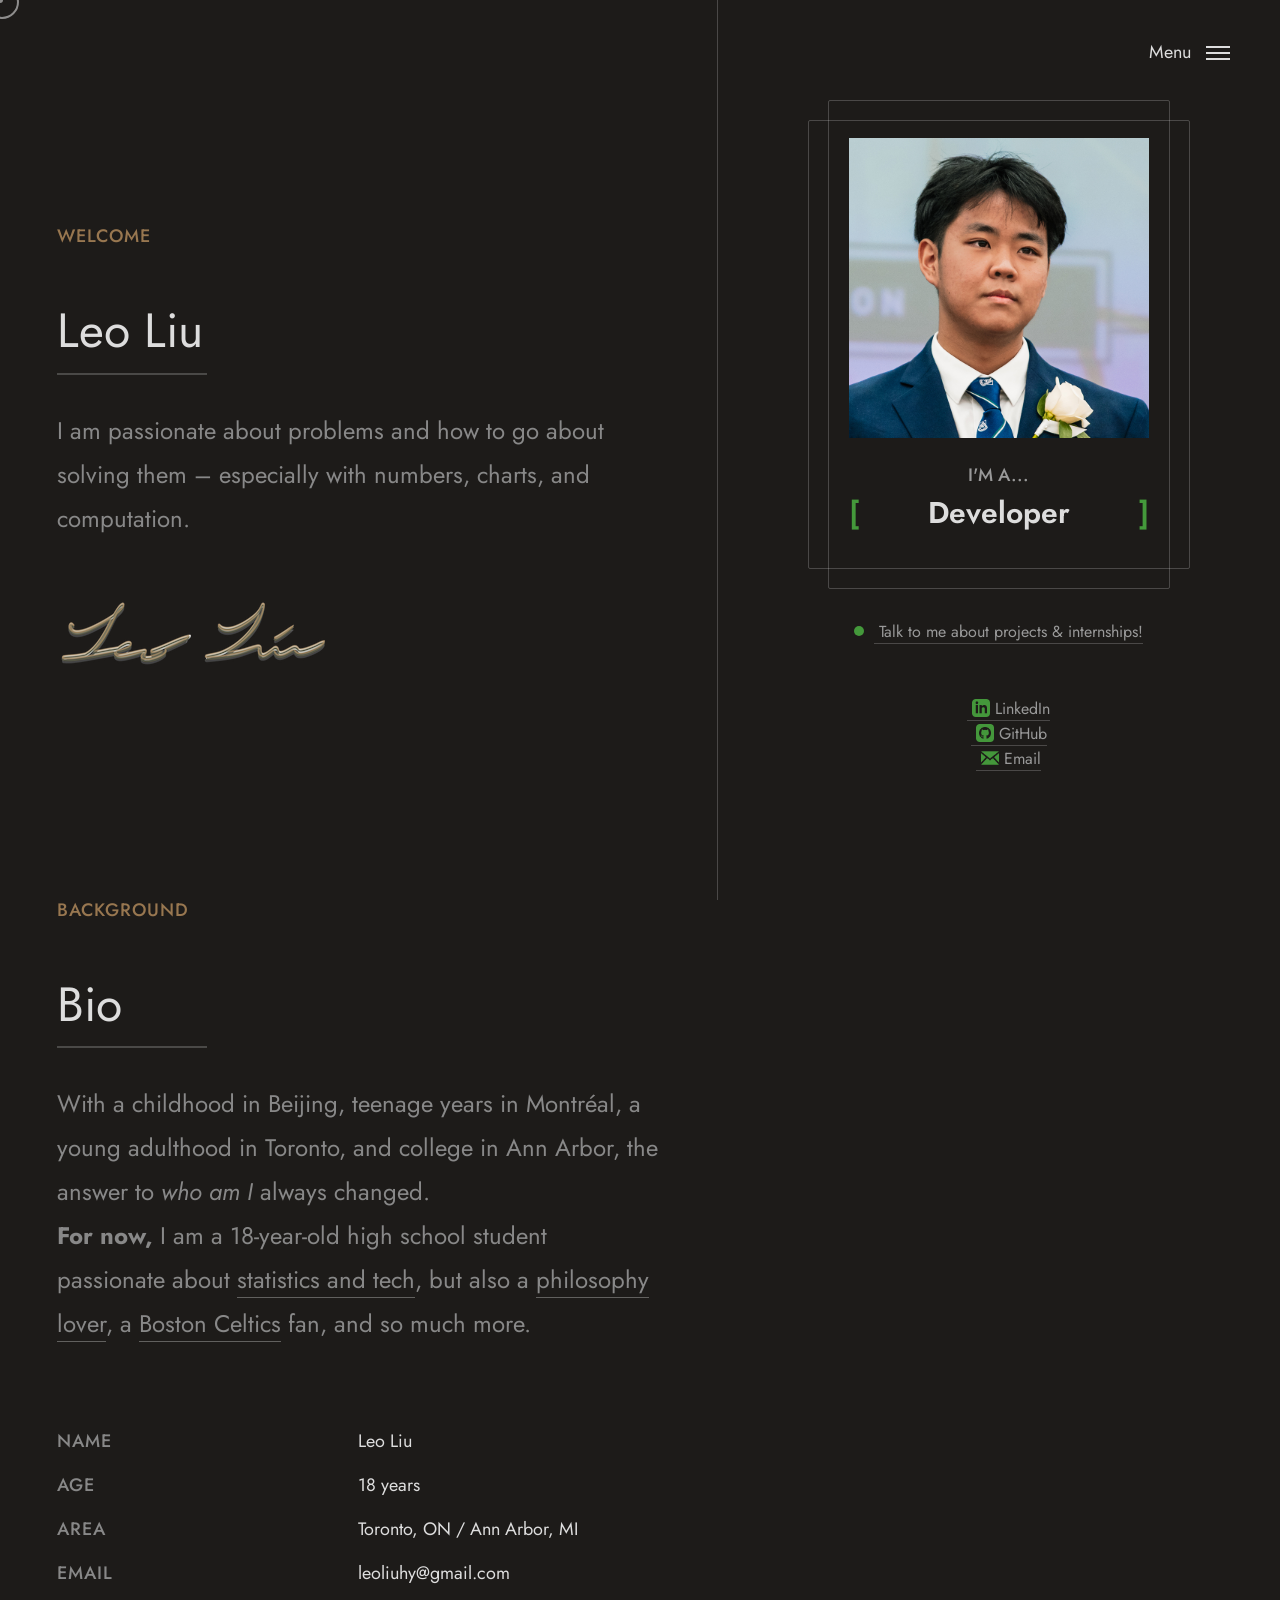
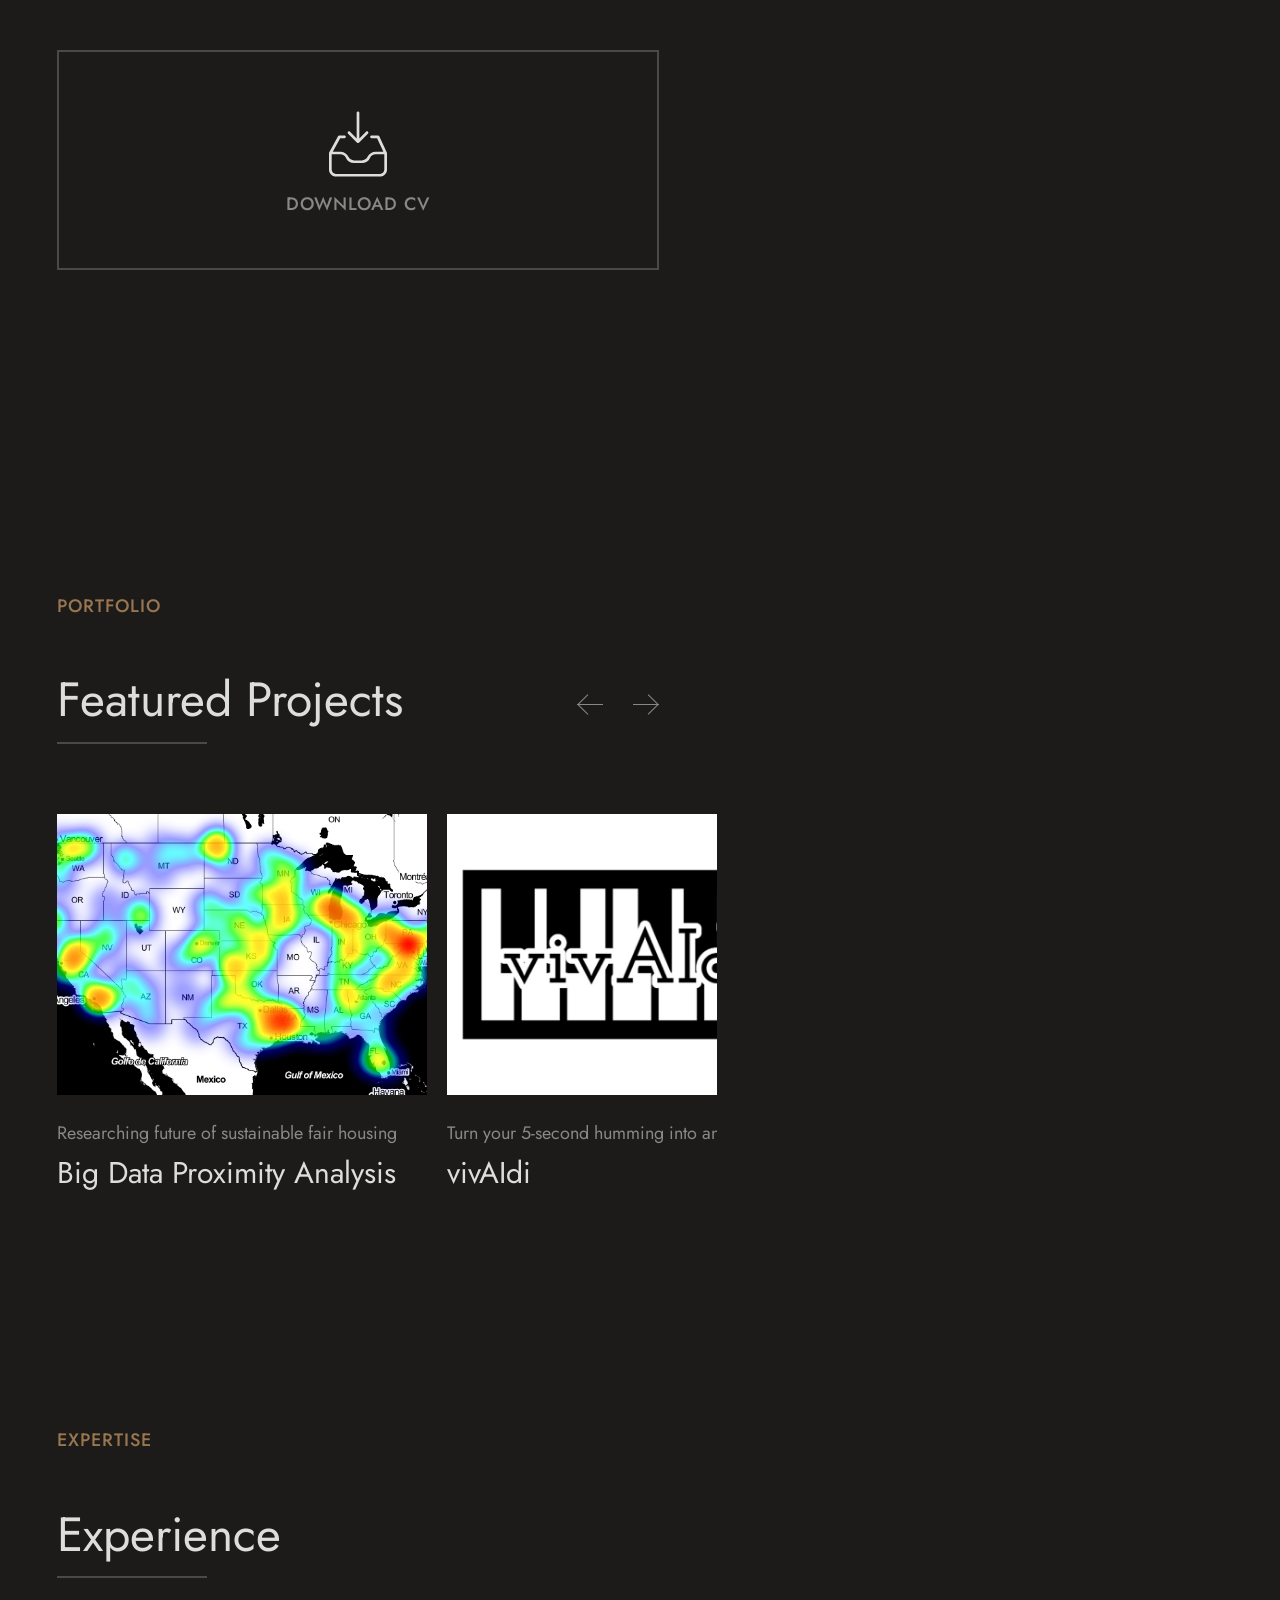
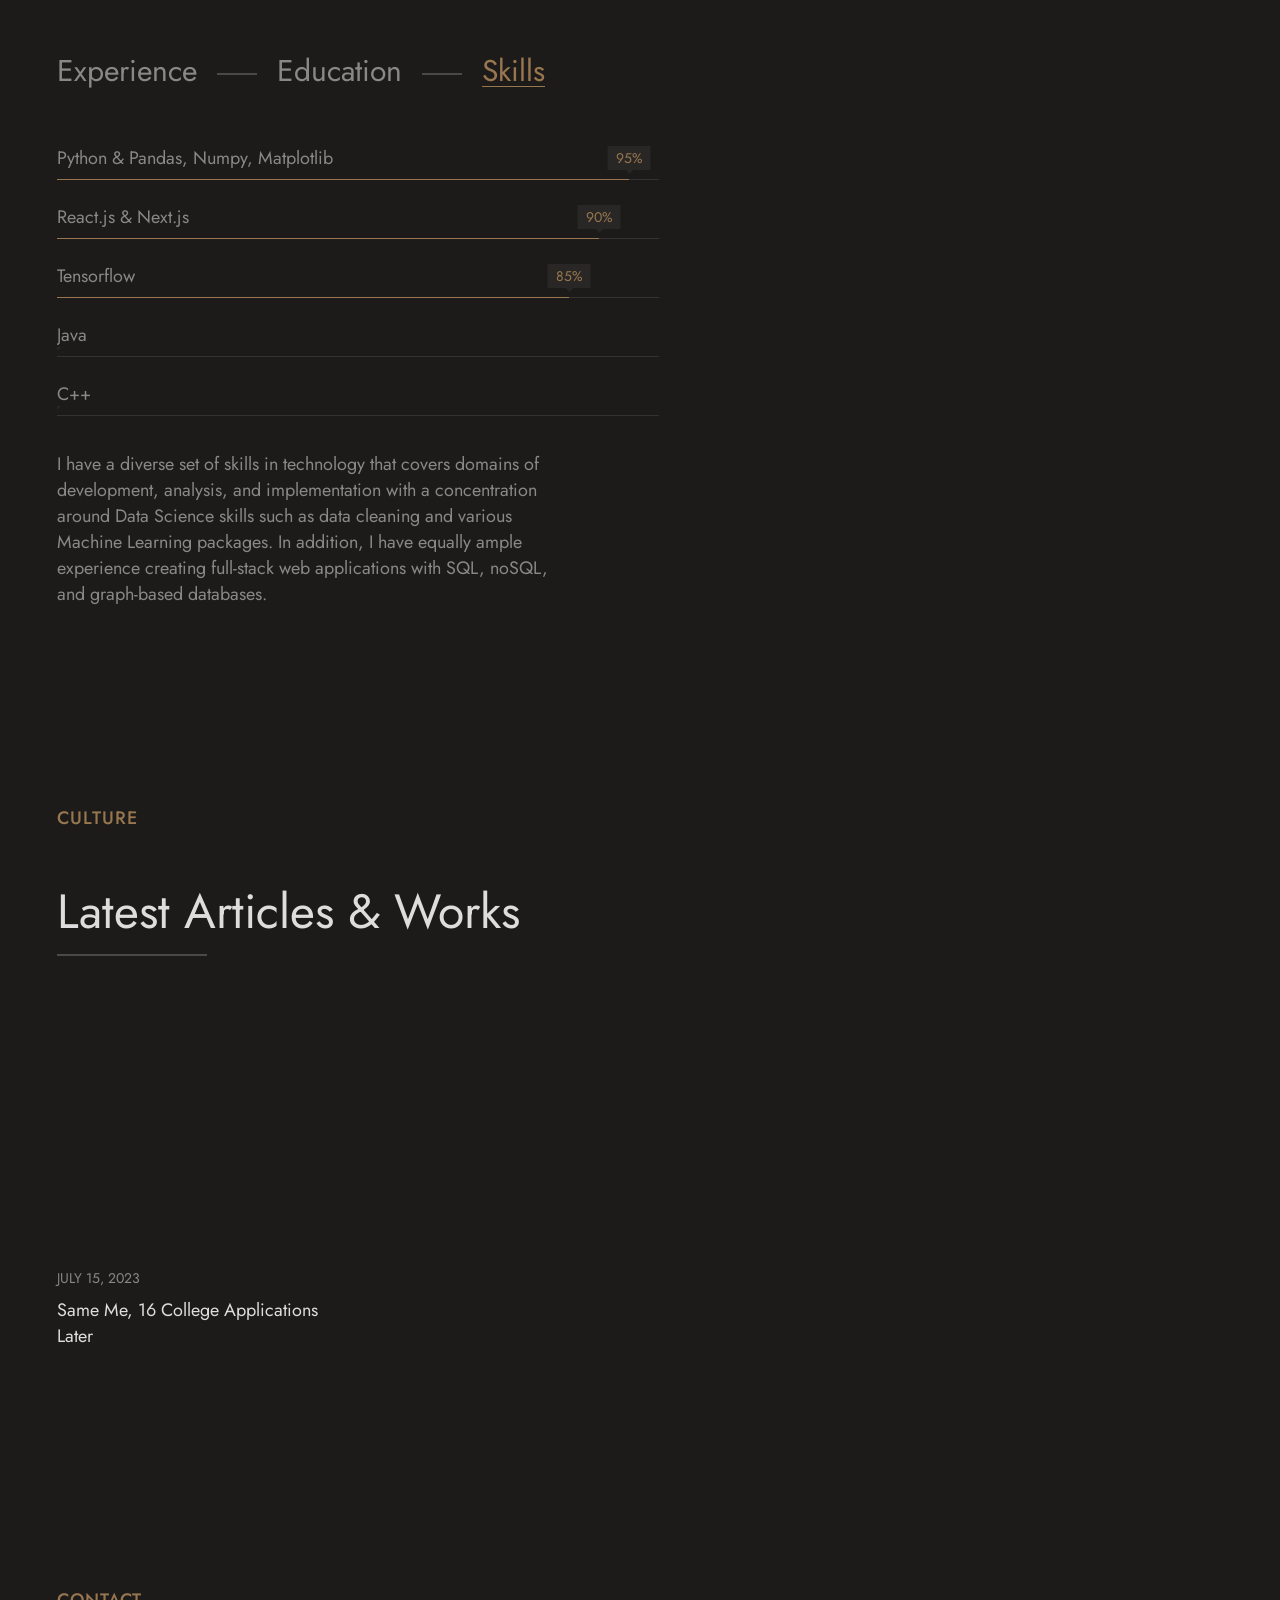
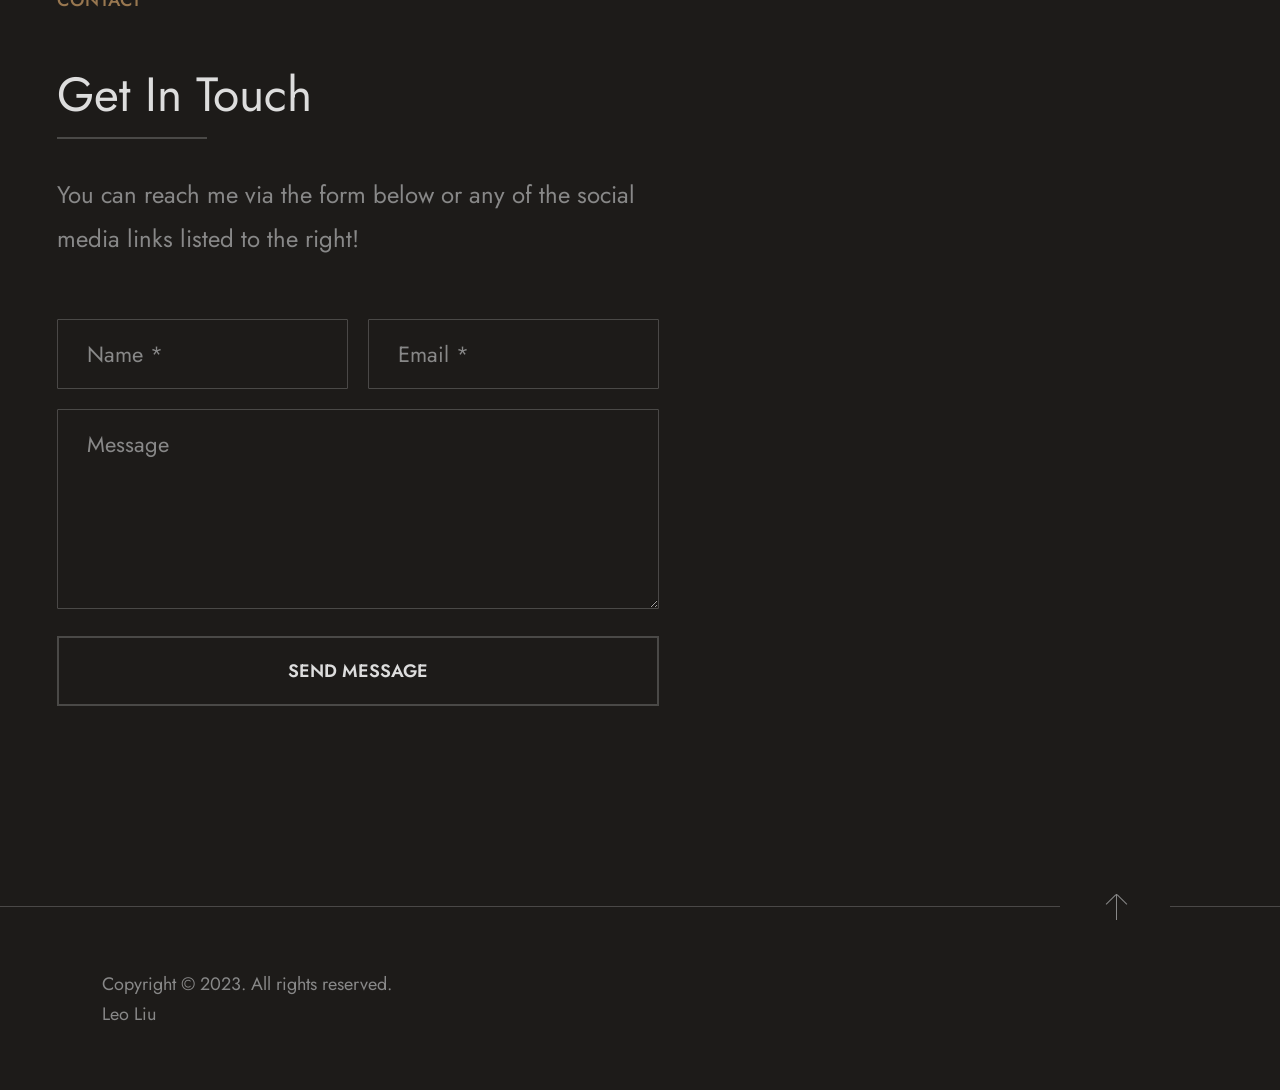
==== commit 90af3c68: "Overall finished. Broken nav" ====
--- a/index.html
+++ b/index.html
@@ -192,20 +192,77 @@
 									<div class="item modal_item" data-index="1">
 										<div class="img_holder">
 											<img src="img/thumb/square.jpg" alt="">
-											<div class="abs_img" data-bg-img="img/portfolio/vivaldi.png"></div>
+											<div class="abs_img" data-bg-img="img/portfolio/BDC.png"></div>
 										</div>
 										<div class="title_holder">
-											<p>Turning your 5-second humming into a concerto masterpiece with AI</p>
+											<p>Researching future of sustainable fair housing</p>
+											<h3><a href="#">Big Data Proximity Analysis</a></h3>
+										</div>
+										<div class="fn__hidden">
+											<p class="fn__cat">Big Data Analytics, Research, Sustainable Development</p>
+											<h3 class="fn__title">Investigating the Relationship between Proximity to
+												Amenities and Social Development</h3>
+											<div class="img_holder">
+												<img src="img/thumb/square.jpg" alt="">
+												<div class="abs_img" data-bg-img="img/portfolio/BDC_expose.jpg"></div>
+											</div>
+											<p class="fn__desc">The UN's eleventh sustainable development goal -- Fair
+												Housing is an imminent issue. What features of housing organization are
+												sustainable? How could urban planning be improved to address imbalances?
+												In this research, we use Big Data to find the implications of the
+												proximity to amenities of houses to their sustainability indices. This
+												feature has been previously studied extensively vis-à-vis house pricing,
+												but very seldom to demographic variables like educational attainment and
+												equality.
+											</p>
+											<p class="fn__desc">In this research, I engineered a novel algorithm to
+												granularly evaluate the proximity to amenities of houses. I
+												designed the backend algorithm that, using Geoapify, a mapping API,
+												queries all
+												the nearby amenities to a house, then generating a proximity score for
+												each category of amenities with an exponentially decaying proximity
+												model. With a proportionally stratified simple random sample grouped by
+												cities, more than
+												1600 communities across the United States are studied.
+											</p>
+											<p class="fn__desc">
+												In addition to a new algorithm to acquire granular proximity data, this
+												research also led to the conclusion that proximity to amenities is
+												positively correlated with general educational attainment, and
+												has no significant correlation with income levels or diversity. These
+												findings provide valuable insights into current city planning and
+												encourage further research into understanding the effects of housing
+												proximity as a variable.
+
+											</p>
+											<a href="img/portfolio/bdc_manuscript.pdf" download
+												style="text-decoration: none;">
+												<div style="display: flex; align-items: center;">
+													<img src="img/icons/research_paper.png" width="18" height="18"
+														style="margin-right: 5px;">
+													<span class="text" style="color:#987750; ">Read the
+														manuscript</span>
+												</div>
+											</a>
+										</div>
+									</div>
+									<div class="item modal_item" data-index="2">
+										<div class="img_holder">
+											<img src="img/thumb/square.jpg" alt="">
+											<div class="abs_img" data-bg-img="img/portfolio/vivaldi.jpg"></div>
+										</div>
+										<div class="title_holder">
+											<p>Turn your 5-second humming into an AI concerto</p>
 											<h3><a href="#">vivAIdi</a></h3>
 										</div>
 										<div class="fn__hidden">
 											<p class="fn__cat">Generative AI, Music, Creative Continuation, Computer
-												Vision, esture
+												Vision, Gesture
 												Recognition</p>
 											<h3 class="fn__title">vivAIdi</h3>
 											<div class="img_holder">
 												<img src="img/thumb/square.jpg" alt="">
-												<div class="abs_img" data-bg-img="img/portfolio/vivaldi.png"></div>
+												<div class="abs_img" data-bg-img="img/portfolio/vivaldi.jpg"></div>
 											</div>
 											<p class="fn__desc">
 												While most generative AI models help create from scratch, vivAIdi
@@ -251,222 +308,64 @@
 											</a>
 										</div>
 									</div>
-									<div class="item modal_item" data-index="2">
-										<div class="img_holder">
-											<img src="img/thumb/square.jpg" alt="">
-											<div class="abs_img" data-bg-img="img/portfolio/2.jpg"></div>
-										</div>
-										<div class="title_holder">
-											<p>web, mobile, online</p>
-											<h3><a href="#">Delicious Fruit</a></h3>
-										</div>
-										<div class="fn__hidden">
-											<p class="fn__cat">web, mobile, online</p>
-											<h3 class="fn__title">Delicious Fruit</h3>
-											<div class="img_holder">
-												<img src="img/thumb/square.jpg" alt="">
-												<div class="abs_img" data-bg-img="img/portfolio/2.jpg"></div>
-											</div>
-											<p class="fn__desc">Sed ornare tellus a odio bibendum, at tristique sapien
-												malesuada. Proin sagittis maximus accumsan. Class aptent taciti sociosqu
-												ad litora torquent per conubia nostra, per inceptos himenaeos. Lorem
-												ipsum dolor sit amet, consectetur adipiscing elit. Quisque gravida quam
-												sit amet elit varius tempor. Pellentesque purus eros, blandit eu mollis
-												vel, commodo eget orci. Proin vel hendrerit ex. Vivamus ut ex at nunc
-												consectetur efficitur ut quis est. Proin posuere orci eget vulputate
-												fringilla. Curabitur placerat massa eget efficitur cursus. Sed
-												sollicitudin rhoncus blandit. Nam accumsan vestibulum enim. Sed rutrum
-												eu leo pellentesque lobortis. Integer ornare fringilla arcu, eu mattis
-												risus convallis in.</p>
-											<p class="fn__desc">Quisque dui metus, eleifend at enim ac, imperdiet
-												sagittis dolor. Vestibulum ipsum quam, feugiat non velit sit amet,
-												pulvinar varius nisl. Mauris tristique, ipsum sit amet lacinia congue,
-												mauris magna tempus nibh, in mollis eros enim a tortor. Morbi enim arcu,
-												tristique vitae mi nec, hendrerit pharetra metus. Phasellus id feugiat
-												purus. In vel elit eu lacus ultrices feugiat. Etiam at aliquet mi. Nunc
-												sit amet libero sit amet lectus pellentesque sagittis. Curabitur blandit
-												ante quis erat dapibus viverra. Maecenas consequat pulvinar pulvinar.
-												Donec in aliquam arcu. Donec eu laoreet dolor. Ut nisi lectus, pulvinar
-												ac mattis quis, pretium ac nulla. Morbi sed ligula ultrices, ornare
-												mauris id, auctor arcu. Sed pellentesque ex sed erat faucibus, ultrices
-												vehicula ex dapibus. Aenean venenatis metus eros, vel faucibus lorem
-												porttitor eu.</p>
-											<p class="fn__desc">Sed porttitor augue erat, vitae convallis odio viverra
-												id. In nec finibus elit. Nullam ac sodales nunc, vel sagittis elit. Ut
-												condimentum ex ipsum, eu ornare odio aliquam eu. Ut iaculis eros quam,
-												eu bibendum tellus convallis quis. Donec sapien risus, consequat ut
-												magna nec, interdum porta nisl. Vivamus pulvinar hendrerit finibus. Nunc
-												molestie lacinia risus, id mattis nunc euismod ac. Nam eu orci felis.
-												Quisque ut elementum quam. Vivamus pulvinar nisi nunc, ut faucibus
-												turpis tincidunt eget. Fusce nec ex quis odio laoreet consequat. Duis
-												faucibus metus id feugiat sodales. Sed eu ligula eget quam ultricies
-												tincidunt. Morbi sodales nunc ultrices justo pellentesque, ac mattis mi
-												sagittis. Morbi ut consectetur neque.</p>
-										</div>
-									</div>
 									<div class="item modal_item" data-index="3">
 										<div class="img_holder">
 											<img src="img/thumb/square.jpg" alt="">
-											<div class="abs_img" data-bg-img="img/portfolio/3.jpg"></div>
+											<div class="abs_img" data-bg-img="img/portfolio/610.jpg"></div>
 										</div>
 										<div class="title_holder">
-											<p>design, vector</p>
-											<h3><a href="#">Blue Lemon</a></h3>
+											<p>Gathering insights powered by graph-based DB</p>
+											<h3><a href="#">Tournament Scouting System</a></h3>
 										</div>
 										<div class="fn__hidden">
-											<p class="fn__cat">design, vector</p>
-											<h3 class="fn__title">Blue Lemon</h3>
+											<p class="fn__cat">Data Visualization, Graph-based DB, Data Collection,
+												Next.js</p>
+											<h3 class="fn__title">Robotics Tournament Scouting System</h3>
 											<div class="img_holder">
 												<img src="img/thumb/square.jpg" alt="">
-												<div class="abs_img" data-bg-img="img/portfolio/3.jpg"></div>
-											</div>
-											<p class="fn__desc">Sed ornare tellus a odio bibendum, at tristique sapien
-												malesuada. Proin sagittis maximus accumsan. Class aptent taciti sociosqu
-												ad litora torquent per conubia nostra, per inceptos himenaeos. Lorem
-												ipsum dolor sit amet, consectetur adipiscing elit. Quisque gravida quam
-												sit amet elit varius tempor. Pellentesque purus eros, blandit eu mollis
-												vel, commodo eget orci. Proin vel hendrerit ex. Vivamus ut ex at nunc
-												consectetur efficitur ut quis est. Proin posuere orci eget vulputate
-												fringilla. Curabitur placerat massa eget efficitur cursus. Sed
-												sollicitudin rhoncus blandit. Nam accumsan vestibulum enim. Sed rutrum
-												eu leo pellentesque lobortis. Integer ornare fringilla arcu, eu mattis
-												risus convallis in.</p>
-											<p class="fn__desc">Quisque dui metus, eleifend at enim ac, imperdiet
-												sagittis dolor. Vestibulum ipsum quam, feugiat non velit sit amet,
-												pulvinar varius nisl. Mauris tristique, ipsum sit amet lacinia congue,
-												mauris magna tempus nibh, in mollis eros enim a tortor. Morbi enim arcu,
-												tristique vitae mi nec, hendrerit pharetra metus. Phasellus id feugiat
-												purus. In vel elit eu lacus ultrices feugiat. Etiam at aliquet mi. Nunc
-												sit amet libero sit amet lectus pellentesque sagittis. Curabitur blandit
-												ante quis erat dapibus viverra. Maecenas consequat pulvinar pulvinar.
-												Donec in aliquam arcu. Donec eu laoreet dolor. Ut nisi lectus, pulvinar
-												ac mattis quis, pretium ac nulla. Morbi sed ligula ultrices, ornare
-												mauris id, auctor arcu. Sed pellentesque ex sed erat faucibus, ultrices
-												vehicula ex dapibus. Aenean venenatis metus eros, vel faucibus lorem
-												porttitor eu.</p>
-											<p class="fn__desc">Sed porttitor augue erat, vitae convallis odio viverra
-												id. In nec finibus elit. Nullam ac sodales nunc, vel sagittis elit. Ut
-												condimentum ex ipsum, eu ornare odio aliquam eu. Ut iaculis eros quam,
-												eu bibendum tellus convallis quis. Donec sapien risus, consequat ut
-												magna nec, interdum porta nisl. Vivamus pulvinar hendrerit finibus. Nunc
-												molestie lacinia risus, id mattis nunc euismod ac. Nam eu orci felis.
-												Quisque ut elementum quam. Vivamus pulvinar nisi nunc, ut faucibus
-												turpis tincidunt eget. Fusce nec ex quis odio laoreet consequat. Duis
-												faucibus metus id feugiat sodales. Sed eu ligula eget quam ultricies
-												tincidunt. Morbi sodales nunc ultrices justo pellentesque, ac mattis mi
-												sagittis. Morbi ut consectetur neque.</p>
+												<div class="abs_img" data-bg-img="img/portfolio/Scouting_app.png"></div>
+											</div>
+											<p class="fn__desc">Introducing the 2023 Charged Up Scouting App, a powerful
+												tool designed to greatly facilitate scouting at robotics tournaments.
+												Built on a powerful Next.js front end and storing data in a graph
+												database in Neo4j, this
+												web application empowers scouts to record match data with ease and
+												transform
+												them into actionable insights -- data many degrees more profound than
+												tabular data, recording teams' relationships with eachother. With
+												intuitive
+												radar charts,
+												informative tables, and comparative bubble charts, teams can visualize
+												performance metrics and
+												strategize effectively for upcoming matches.
+											</p>
+											</p>
+											<p class="fn__desc">
+												During crucial pick meetings, the Scouting App takes scouting
+												to the next level by combining standardized statistics of robots into a
+												power index, allowing the team to efficiently rank potential partners.
+												This
+												feature enables the formation of a comprehensive picklist, helping the
+												team to
+												identify the optimal alliance partners for maximum synergy and success.
+												With plenty of aggregate, inferential, and relational data, every
+												decision the team makes at tournaments can be statistically optimal,
+												boosting the team's performance.
+
+											</p>
+											<a href="http://scouting.team610.com:3000/data"
+												style="text-decoration: none;">
+												<div style="display: flex; align-items: center;">
+													<img src="img/icons/internet.png" width="18" height="18"
+														style="margin-right: 5px;">
+													<span class="text" style="color:#987750; ">Try the app</span>
+												</div>
+											</a>
 										</div>
 									</div>
-									<div class="item modal_item" data-index="4">
-										<div class="img_holder">
-											<img src="img/thumb/square.jpg" alt="">
-											<div class="abs_img" data-bg-img="img/portfolio/4.jpg"></div>
-										</div>
-										<div class="title_holder">
-											<p>mobile, design</p>
-											<h3><a href="#">Yellow Phone</a></h3>
-										</div>
-										<div class="fn__hidden">
-											<p class="fn__cat">mobile, design</p>
-											<h3 class="fn__title">Yellow Phone</h3>
-											<div class="img_holder">
-												<img src="img/thumb/square.jpg" alt="">
-												<div class="abs_img" data-bg-img="img/portfolio/4.jpg"></div>
-											</div>
-											<p class="fn__desc">Sed ornare tellus a odio bibendum, at tristique sapien
-												malesuada. Proin sagittis maximus accumsan. Class aptent taciti sociosqu
-												ad litora torquent per conubia nostra, per inceptos himenaeos. Lorem
-												ipsum dolor sit amet, consectetur adipiscing elit. Quisque gravida quam
-												sit amet elit varius tempor. Pellentesque purus eros, blandit eu mollis
-												vel, commodo eget orci. Proin vel hendrerit ex. Vivamus ut ex at nunc
-												consectetur efficitur ut quis est. Proin posuere orci eget vulputate
-												fringilla. Curabitur placerat massa eget efficitur cursus. Sed
-												sollicitudin rhoncus blandit. Nam accumsan vestibulum enim. Sed rutrum
-												eu leo pellentesque lobortis. Integer ornare fringilla arcu, eu mattis
-												risus convallis in.</p>
-											<p class="fn__desc">Quisque dui metus, eleifend at enim ac, imperdiet
-												sagittis dolor. Vestibulum ipsum quam, feugiat non velit sit amet,
-												pulvinar varius nisl. Mauris tristique, ipsum sit amet lacinia congue,
-												mauris magna tempus nibh, in mollis eros enim a tortor. Morbi enim arcu,
-												tristique vitae mi nec, hendrerit pharetra metus. Phasellus id feugiat
-												purus. In vel elit eu lacus ultrices feugiat. Etiam at aliquet mi. Nunc
-												sit amet libero sit amet lectus pellentesque sagittis. Curabitur blandit
-												ante quis erat dapibus viverra. Maecenas consequat pulvinar pulvinar.
-												Donec in aliquam arcu. Donec eu laoreet dolor. Ut nisi lectus, pulvinar
-												ac mattis quis, pretium ac nulla. Morbi sed ligula ultrices, ornare
-												mauris id, auctor arcu. Sed pellentesque ex sed erat faucibus, ultrices
-												vehicula ex dapibus. Aenean venenatis metus eros, vel faucibus lorem
-												porttitor eu.</p>
-											<p class="fn__desc">Sed porttitor augue erat, vitae convallis odio viverra
-												id. In nec finibus elit. Nullam ac sodales nunc, vel sagittis elit. Ut
-												condimentum ex ipsum, eu ornare odio aliquam eu. Ut iaculis eros quam,
-												eu bibendum tellus convallis quis. Donec sapien risus, consequat ut
-												magna nec, interdum porta nisl. Vivamus pulvinar hendrerit finibus. Nunc
-												molestie lacinia risus, id mattis nunc euismod ac. Nam eu orci felis.
-												Quisque ut elementum quam. Vivamus pulvinar nisi nunc, ut faucibus
-												turpis tincidunt eget. Fusce nec ex quis odio laoreet consequat. Duis
-												faucibus metus id feugiat sodales. Sed eu ligula eget quam ultricies
-												tincidunt. Morbi sodales nunc ultrices justo pellentesque, ac mattis mi
-												sagittis. Morbi ut consectetur neque.</p>
-										</div>
-									</div>
-									<div class="item modal_item" data-index="5">
-										<div class="img_holder">
-											<img src="img/thumb/square.jpg" alt="">
-											<div class="abs_img" data-bg-img="img/portfolio/5.jpg"></div>
-										</div>
-										<div class="title_holder">
-											<p>mobile, design</p>
-											<h3><a href="#">Ice Cream</a></h3>
-										</div>
-										<div class="fn__hidden">
-											<p class="fn__cat">mobile, design</p>
-											<h3 class="fn__title">Ice Cream</h3>
-											<div class="img_holder">
-												<img src="img/thumb/square.jpg" alt="">
-												<div class="abs_img" data-bg-img="img/portfolio/5.jpg"></div>
-											</div>
-											<p class="fn__desc">Sed ornare tellus a odio bibendum, at tristique sapien
-												malesuada. Proin sagittis maximus accumsan. Class aptent taciti sociosqu
-												ad litora torquent per conubia nostra, per inceptos himenaeos. Lorem
-												ipsum dolor sit amet, consectetur adipiscing elit. Quisque gravida quam
-												sit amet elit varius tempor. Pellentesque purus eros, blandit eu mollis
-												vel, commodo eget orci. Proin vel hendrerit ex. Vivamus ut ex at nunc
-												consectetur efficitur ut quis est. Proin posuere orci eget vulputate
-												fringilla. Curabitur placerat massa eget efficitur cursus. Sed
-												sollicitudin rhoncus blandit. Nam accumsan vestibulum enim. Sed rutrum
-												eu leo pellentesque lobortis. Integer ornare fringilla arcu, eu mattis
-												risus convallis in.</p>
-											<p class="fn__desc">Quisque dui metus, eleifend at enim ac, imperdiet
-												sagittis dolor. Vestibulum ipsum quam, feugiat non velit sit amet,
-												pulvinar varius nisl. Mauris tristique, ipsum sit amet lacinia congue,
-												mauris magna tempus nibh, in mollis eros enim a tortor. Morbi enim arcu,
-												tristique vitae mi nec, hendrerit pharetra metus. Phasellus id feugiat
-												purus. In vel elit eu lacus ultrices feugiat. Etiam at aliquet mi. Nunc
-												sit amet libero sit amet lectus pellentesque sagittis. Curabitur blandit
-												ante quis erat dapibus viverra. Maecenas consequat pulvinar pulvinar.
-												Donec in aliquam arcu. Donec eu laoreet dolor. Ut nisi lectus, pulvinar
-												ac mattis quis, pretium ac nulla. Morbi sed ligula ultrices, ornare
-												mauris id, auctor arcu. Sed pellentesque ex sed erat faucibus, ultrices
-												vehicula ex dapibus. Aenean venenatis metus eros, vel faucibus lorem
-												porttitor eu.</p>
-											<p class="fn__desc">Sed porttitor augue erat, vitae convallis odio viverra
-												id. In nec finibus elit. Nullam ac sodales nunc, vel sagittis elit. Ut
-												condimentum ex ipsum, eu ornare odio aliquam eu. Ut iaculis eros quam,
-												eu bibendum tellus convallis quis. Donec sapien risus, consequat ut
-												magna nec, interdum porta nisl. Vivamus pulvinar hendrerit finibus. Nunc
-												molestie lacinia risus, id mattis nunc euismod ac. Nam eu orci felis.
-												Quisque ut elementum quam. Vivamus pulvinar nisi nunc, ut faucibus
-												turpis tincidunt eget. Fusce nec ex quis odio laoreet consequat. Duis
-												faucibus metus id feugiat sodales. Sed eu ligula eget quam ultricies
-												tincidunt. Morbi sodales nunc ultrices justo pellentesque, ac mattis mi
-												sagittis. Morbi ut consectetur neque.</p>
-										</div>
-									</div>
-								</div>
-
+
+								</div>
 							</div>
-						</div>
 
 					</section>
 					<!-- /Portfolio Section -->
@@ -696,371 +595,20 @@
 											<div class="item modal_item" data-index="1">
 												<div class="img_holder">
 													<img src="img/thumb/square.jpg" alt="">
-													<div class="abs_img" data-bg-img="img/blog/1.jpg"></div>
+													<div class="abs_img" data-bg-img="img/blog/Coming_Soon.jpg"></div>
 												</div>
 												<div class="title_holder">
-													<p>September 22, 2021</p>
-													<h3><a href="#">Five Solid Evidences Attending Design Is Good For
-															Your Career Development.</a></h3>
+													<p>July 15, 2023</p>
+													<h3><a href="#">Same Me, 16 College Applications Later</a></h3>
 												</div>
 												<div class="fn__hidden">
-													<p class="fn__cat">September 22, 2021</p>
-													<h3 class="fn__title">Five Solid Evidences Attending Design Is Good
-														For Your Career Development.</h3>
+													<p class="fn__cat">July 15, 2023</p>
+													<h3 class="fn__title">Same Me, 16 College Applications Later</h3>
 													<div class="img_holder">
 														<img src="img/thumb/square.jpg" alt="">
-														<div class="abs_img" data-bg-img="img/blog/1.jpg"></div>
+														<div class="abs_img" data-bg-img="img/blog/Coming_Soon.jpg"></div>
 													</div>
-													<p class="fn__desc">Sed ornare tellus a odio bibendum, at tristique
-														sapien malesuada. Proin sagittis maximus accumsan. Class aptent
-														taciti sociosqu ad litora torquent per conubia nostra, per
-														inceptos himenaeos. Lorem ipsum dolor sit amet, consectetur
-														adipiscing elit. Quisque gravida quam sit amet elit varius
-														tempor. Pellentesque purus eros, blandit eu mollis vel, commodo
-														eget orci. Proin vel hendrerit ex. Vivamus ut ex at nunc
-														consectetur efficitur ut quis est. Proin posuere orci eget
-														vulputate fringilla. Curabitur placerat massa eget efficitur
-														cursus. Sed sollicitudin rhoncus blandit. Nam accumsan
-														vestibulum enim. Sed rutrum eu leo pellentesque lobortis.
-														Integer ornare fringilla arcu, eu mattis risus convallis in.</p>
-													<p class="fn__desc">Quisque dui metus, eleifend at enim ac,
-														imperdiet sagittis dolor. Vestibulum ipsum quam, feugiat non
-														velit sit amet, pulvinar varius nisl. Mauris tristique, ipsum
-														sit amet lacinia congue, mauris magna tempus nibh, in mollis
-														eros enim a tortor. Morbi enim arcu, tristique vitae mi nec,
-														hendrerit pharetra metus. Phasellus id feugiat purus. In vel
-														elit eu lacus ultrices feugiat. Etiam at aliquet mi. Nunc sit
-														amet libero sit amet lectus pellentesque sagittis. Curabitur
-														blandit ante quis erat dapibus viverra. Maecenas consequat
-														pulvinar pulvinar. Donec in aliquam arcu. Donec eu laoreet
-														dolor. Ut nisi lectus, pulvinar ac mattis quis, pretium ac
-														nulla. Morbi sed ligula ultrices, ornare mauris id, auctor arcu.
-														Sed pellentesque ex sed erat faucibus, ultrices vehicula ex
-														dapibus. Aenean venenatis metus eros, vel faucibus lorem
-														porttitor eu.</p>
-													<p class="fn__desc">Sed porttitor augue erat, vitae convallis odio
-														viverra id. In nec finibus elit. Nullam ac sodales nunc, vel
-														sagittis elit. Ut condimentum ex ipsum, eu ornare odio aliquam
-														eu. Ut iaculis eros quam, eu bibendum tellus convallis quis.
-														Donec sapien risus, consequat ut magna nec, interdum porta nisl.
-														Vivamus pulvinar hendrerit finibus. Nunc molestie lacinia risus,
-														id mattis nunc euismod ac. Nam eu orci felis. Quisque ut
-														elementum quam. Vivamus pulvinar nisi nunc, ut faucibus turpis
-														tincidunt eget. Fusce nec ex quis odio laoreet consequat. Duis
-														faucibus metus id feugiat sodales. Sed eu ligula eget quam
-														ultricies tincidunt. Morbi sodales nunc ultrices justo
-														pellentesque, ac mattis mi sagittis. Morbi ut consectetur neque.
-													</p>
-												</div>
-											</div>
-										</li>
-										<li>
-											<div class="item modal_item" data-index="2">
-												<div class="img_holder">
-													<img src="img/thumb/square.jpg" alt="">
-													<div class="abs_img" data-bg-img="img/blog/2.jpg"></div>
-												</div>
-												<div class="title_holder">
-													<p>September 17, 2021</p>
-													<h3><a href="#">Ten Mind-Blowing Reasons Why Design Is Using This
-															Technique For Exposure.</a></h3>
-												</div>
-												<div class="fn__hidden">
-													<p class="fn__cat">September 17, 2021</p>
-													<h3 class="fn__title">Ten Mind-Blowing Reasons Why Design Is Using
-														This Technique For Exposure.</h3>
-													<div class="img_holder">
-														<img src="img/thumb/square.jpg" alt="">
-														<div class="abs_img" data-bg-img="img/blog/2.jpg"></div>
-													</div>
-													<p class="fn__desc">Sed ornare tellus a odio bibendum, at tristique
-														sapien malesuada. Proin sagittis maximus accumsan. Class aptent
-														taciti sociosqu ad litora torquent per conubia nostra, per
-														inceptos himenaeos. Lorem ipsum dolor sit amet, consectetur
-														adipiscing elit. Quisque gravida quam sit amet elit varius
-														tempor. Pellentesque purus eros, blandit eu mollis vel, commodo
-														eget orci. Proin vel hendrerit ex. Vivamus ut ex at nunc
-														consectetur efficitur ut quis est. Proin posuere orci eget
-														vulputate fringilla. Curabitur placerat massa eget efficitur
-														cursus. Sed sollicitudin rhoncus blandit. Nam accumsan
-														vestibulum enim. Sed rutrum eu leo pellentesque lobortis.
-														Integer ornare fringilla arcu, eu mattis risus convallis in.</p>
-													<p class="fn__desc">Quisque dui metus, eleifend at enim ac,
-														imperdiet sagittis dolor. Vestibulum ipsum quam, feugiat non
-														velit sit amet, pulvinar varius nisl. Mauris tristique, ipsum
-														sit amet lacinia congue, mauris magna tempus nibh, in mollis
-														eros enim a tortor. Morbi enim arcu, tristique vitae mi nec,
-														hendrerit pharetra metus. Phasellus id feugiat purus. In vel
-														elit eu lacus ultrices feugiat. Etiam at aliquet mi. Nunc sit
-														amet libero sit amet lectus pellentesque sagittis. Curabitur
-														blandit ante quis erat dapibus viverra. Maecenas consequat
-														pulvinar pulvinar. Donec in aliquam arcu. Donec eu laoreet
-														dolor. Ut nisi lectus, pulvinar ac mattis quis, pretium ac
-														nulla. Morbi sed ligula ultrices, ornare mauris id, auctor arcu.
-														Sed pellentesque ex sed erat faucibus, ultrices vehicula ex
-														dapibus. Aenean venenatis metus eros, vel faucibus lorem
-														porttitor eu.</p>
-													<p class="fn__desc">Sed porttitor augue erat, vitae convallis odio
-														viverra id. In nec finibus elit. Nullam ac sodales nunc, vel
-														sagittis elit. Ut condimentum ex ipsum, eu ornare odio aliquam
-														eu. Ut iaculis eros quam, eu bibendum tellus convallis quis.
-														Donec sapien risus, consequat ut magna nec, interdum porta nisl.
-														Vivamus pulvinar hendrerit finibus. Nunc molestie lacinia risus,
-														id mattis nunc euismod ac. Nam eu orci felis. Quisque ut
-														elementum quam. Vivamus pulvinar nisi nunc, ut faucibus turpis
-														tincidunt eget. Fusce nec ex quis odio laoreet consequat. Duis
-														faucibus metus id feugiat sodales. Sed eu ligula eget quam
-														ultricies tincidunt. Morbi sodales nunc ultrices justo
-														pellentesque, ac mattis mi sagittis. Morbi ut consectetur neque.
-													</p>
-												</div>
-											</div>
-										</li>
-										<li>
-											<div class="item modal_item" data-index="3">
-												<div class="img_holder">
-													<img src="img/thumb/square.jpg" alt="">
-													<div class="abs_img" data-bg-img="img/blog/3.jpg"></div>
-												</div>
-												<div class="title_holder">
-													<p>September 04, 2021</p>
-													<h3><a href="#">I Will Tell You The Truth About Design In The Next
-															60 Seconds.</a></h3>
-												</div>
-												<div class="fn__hidden">
-													<p class="fn__cat">September 04, 2021</p>
-													<h3 class="fn__title">I Will Tell You The Truth About Design In The
-														Next 60 Seconds.</h3>
-													<div class="img_holder">
-														<img src="img/thumb/square.jpg" alt="">
-														<div class="abs_img" data-bg-img="img/blog/3.jpg"></div>
-													</div>
-													<p class="fn__desc">Sed ornare tellus a odio bibendum, at tristique
-														sapien malesuada. Proin sagittis maximus accumsan. Class aptent
-														taciti sociosqu ad litora torquent per conubia nostra, per
-														inceptos himenaeos. Lorem ipsum dolor sit amet, consectetur
-														adipiscing elit. Quisque gravida quam sit amet elit varius
-														tempor. Pellentesque purus eros, blandit eu mollis vel, commodo
-														eget orci. Proin vel hendrerit ex. Vivamus ut ex at nunc
-														consectetur efficitur ut quis est. Proin posuere orci eget
-														vulputate fringilla. Curabitur placerat massa eget efficitur
-														cursus. Sed sollicitudin rhoncus blandit. Nam accumsan
-														vestibulum enim. Sed rutrum eu leo pellentesque lobortis.
-														Integer ornare fringilla arcu, eu mattis risus convallis in.</p>
-													<p class="fn__desc">Quisque dui metus, eleifend at enim ac,
-														imperdiet sagittis dolor. Vestibulum ipsum quam, feugiat non
-														velit sit amet, pulvinar varius nisl. Mauris tristique, ipsum
-														sit amet lacinia congue, mauris magna tempus nibh, in mollis
-														eros enim a tortor. Morbi enim arcu, tristique vitae mi nec,
-														hendrerit pharetra metus. Phasellus id feugiat purus. In vel
-														elit eu lacus ultrices feugiat. Etiam at aliquet mi. Nunc sit
-														amet libero sit amet lectus pellentesque sagittis. Curabitur
-														blandit ante quis erat dapibus viverra. Maecenas consequat
-														pulvinar pulvinar. Donec in aliquam arcu. Donec eu laoreet
-														dolor. Ut nisi lectus, pulvinar ac mattis quis, pretium ac
-														nulla. Morbi sed ligula ultrices, ornare mauris id, auctor arcu.
-														Sed pellentesque ex sed erat faucibus, ultrices vehicula ex
-														dapibus. Aenean venenatis metus eros, vel faucibus lorem
-														porttitor eu.</p>
-													<p class="fn__desc">Sed porttitor augue erat, vitae convallis odio
-														viverra id. In nec finibus elit. Nullam ac sodales nunc, vel
-														sagittis elit. Ut condimentum ex ipsum, eu ornare odio aliquam
-														eu. Ut iaculis eros quam, eu bibendum tellus convallis quis.
-														Donec sapien risus, consequat ut magna nec, interdum porta nisl.
-														Vivamus pulvinar hendrerit finibus. Nunc molestie lacinia risus,
-														id mattis nunc euismod ac. Nam eu orci felis. Quisque ut
-														elementum quam. Vivamus pulvinar nisi nunc, ut faucibus turpis
-														tincidunt eget. Fusce nec ex quis odio laoreet consequat. Duis
-														faucibus metus id feugiat sodales. Sed eu ligula eget quam
-														ultricies tincidunt. Morbi sodales nunc ultrices justo
-														pellentesque, ac mattis mi sagittis. Morbi ut consectetur neque.
-													</p>
-												</div>
-											</div>
-										</li>
-										<li>
-											<div class="item modal_item" data-index="4">
-												<div class="img_holder">
-													<img src="img/thumb/square.jpg" alt="">
-													<div class="abs_img" data-bg-img="img/blog/4.jpg"></div>
-												</div>
-												<div class="title_holder">
-													<p>August 18, 2021</p>
-													<h3><a href="#">What You Know About Design And What You Don't Know
-															About Design.</a></h3>
-												</div>
-												<div class="fn__hidden">
-													<p class="fn__cat">August 18, 2021</p>
-													<h3 class="fn__title">What You Know About Design And What You Don't
-														Know About Design.</h3>
-													<div class="img_holder">
-														<img src="img/thumb/square.jpg" alt="">
-														<div class="abs_img" data-bg-img="img/blog/4.jpg"></div>
-													</div>
-													<p class="fn__desc">Sed ornare tellus a odio bibendum, at tristique
-														sapien malesuada. Proin sagittis maximus accumsan. Class aptent
-														taciti sociosqu ad litora torquent per conubia nostra, per
-														inceptos himenaeos. Lorem ipsum dolor sit amet, consectetur
-														adipiscing elit. Quisque gravida quam sit amet elit varius
-														tempor. Pellentesque purus eros, blandit eu mollis vel, commodo
-														eget orci. Proin vel hendrerit ex. Vivamus ut ex at nunc
-														consectetur efficitur ut quis est. Proin posuere orci eget
-														vulputate fringilla. Curabitur placerat massa eget efficitur
-														cursus. Sed sollicitudin rhoncus blandit. Nam accumsan
-														vestibulum enim. Sed rutrum eu leo pellentesque lobortis.
-														Integer ornare fringilla arcu, eu mattis risus convallis in.</p>
-													<p class="fn__desc">Quisque dui metus, eleifend at enim ac,
-														imperdiet sagittis dolor. Vestibulum ipsum quam, feugiat non
-														velit sit amet, pulvinar varius nisl. Mauris tristique, ipsum
-														sit amet lacinia congue, mauris magna tempus nibh, in mollis
-														eros enim a tortor. Morbi enim arcu, tristique vitae mi nec,
-														hendrerit pharetra metus. Phasellus id feugiat purus. In vel
-														elit eu lacus ultrices feugiat. Etiam at aliquet mi. Nunc sit
-														amet libero sit amet lectus pellentesque sagittis. Curabitur
-														blandit ante quis erat dapibus viverra. Maecenas consequat
-														pulvinar pulvinar. Donec in aliquam arcu. Donec eu laoreet
-														dolor. Ut nisi lectus, pulvinar ac mattis quis, pretium ac
-														nulla. Morbi sed ligula ultrices, ornare mauris id, auctor arcu.
-														Sed pellentesque ex sed erat faucibus, ultrices vehicula ex
-														dapibus. Aenean venenatis metus eros, vel faucibus lorem
-														porttitor eu.</p>
-													<p class="fn__desc">Sed porttitor augue erat, vitae convallis odio
-														viverra id. In nec finibus elit. Nullam ac sodales nunc, vel
-														sagittis elit. Ut condimentum ex ipsum, eu ornare odio aliquam
-														eu. Ut iaculis eros quam, eu bibendum tellus convallis quis.
-														Donec sapien risus, consequat ut magna nec, interdum porta nisl.
-														Vivamus pulvinar hendrerit finibus. Nunc molestie lacinia risus,
-														id mattis nunc euismod ac. Nam eu orci felis. Quisque ut
-														elementum quam. Vivamus pulvinar nisi nunc, ut faucibus turpis
-														tincidunt eget. Fusce nec ex quis odio laoreet consequat. Duis
-														faucibus metus id feugiat sodales. Sed eu ligula eget quam
-														ultricies tincidunt. Morbi sodales nunc ultrices justo
-														pellentesque, ac mattis mi sagittis. Morbi ut consectetur neque.
-													</p>
-												</div>
-											</div>
-										</li>
-										<li class="be_animated">
-											<div class="item modal_item" data-index="5">
-												<div class="img_holder">
-													<img src="img/thumb/square.jpg" alt="">
-													<div class="abs_img" data-bg-img="img/blog/5.jpg"></div>
-												</div>
-												<div class="title_holder">
-													<p>August 15, 2021</p>
-													<h3><a href="#">Forgive Yourself for Not Being Perfect. Then Do It
-															Again Tomorrow.</a></h3>
-												</div>
-												<div class="fn__hidden">
-													<p class="fn__cat">August 15, 2021</p>
-													<h3 class="fn__title">Forgive Yourself for Not Being Perfect. Then
-														Do It Again Tomorrow.</h3>
-													<div class="img_holder">
-														<img src="img/thumb/square.jpg" alt="">
-														<div class="abs_img" data-bg-img="img/blog/5.jpg"></div>
-													</div>
-													<p class="fn__desc">Sed ornare tellus a odio bibendum, at tristique
-														sapien malesuada. Proin sagittis maximus accumsan. Class aptent
-														taciti sociosqu ad litora torquent per conubia nostra, per
-														inceptos himenaeos. Lorem ipsum dolor sit amet, consectetur
-														adipiscing elit. Quisque gravida quam sit amet elit varius
-														tempor. Pellentesque purus eros, blandit eu mollis vel, commodo
-														eget orci. Proin vel hendrerit ex. Vivamus ut ex at nunc
-														consectetur efficitur ut quis est. Proin posuere orci eget
-														vulputate fringilla. Curabitur placerat massa eget efficitur
-														cursus. Sed sollicitudin rhoncus blandit. Nam accumsan
-														vestibulum enim. Sed rutrum eu leo pellentesque lobortis.
-														Integer ornare fringilla arcu, eu mattis risus convallis in.</p>
-													<p class="fn__desc">Quisque dui metus, eleifend at enim ac,
-														imperdiet sagittis dolor. Vestibulum ipsum quam, feugiat non
-														velit sit amet, pulvinar varius nisl. Mauris tristique, ipsum
-														sit amet lacinia congue, mauris magna tempus nibh, in mollis
-														eros enim a tortor. Morbi enim arcu, tristique vitae mi nec,
-														hendrerit pharetra metus. Phasellus id feugiat purus. In vel
-														elit eu lacus ultrices feugiat. Etiam at aliquet mi. Nunc sit
-														amet libero sit amet lectus pellentesque sagittis. Curabitur
-														blandit ante quis erat dapibus viverra. Maecenas consequat
-														pulvinar pulvinar. Donec in aliquam arcu. Donec eu laoreet
-														dolor. Ut nisi lectus, pulvinar ac mattis quis, pretium ac
-														nulla. Morbi sed ligula ultrices, ornare mauris id, auctor arcu.
-														Sed pellentesque ex sed erat faucibus, ultrices vehicula ex
-														dapibus. Aenean venenatis metus eros, vel faucibus lorem
-														porttitor eu.</p>
-													<p class="fn__desc">Sed porttitor augue erat, vitae convallis odio
-														viverra id. In nec finibus elit. Nullam ac sodales nunc, vel
-														sagittis elit. Ut condimentum ex ipsum, eu ornare odio aliquam
-														eu. Ut iaculis eros quam, eu bibendum tellus convallis quis.
-														Donec sapien risus, consequat ut magna nec, interdum porta nisl.
-														Vivamus pulvinar hendrerit finibus. Nunc molestie lacinia risus,
-														id mattis nunc euismod ac. Nam eu orci felis. Quisque ut
-														elementum quam. Vivamus pulvinar nisi nunc, ut faucibus turpis
-														tincidunt eget. Fusce nec ex quis odio laoreet consequat. Duis
-														faucibus metus id feugiat sodales. Sed eu ligula eget quam
-														ultricies tincidunt. Morbi sodales nunc ultrices justo
-														pellentesque, ac mattis mi sagittis. Morbi ut consectetur neque.
-													</p>
-												</div>
-											</div>
-										</li>
-										<li class="be_animated">
-											<div class="item modal_item" data-index="6">
-												<div class="img_holder">
-													<img src="img/thumb/square.jpg" alt="">
-													<div class="abs_img" data-bg-img="img/blog/6.jpg"></div>
-												</div>
-												<div class="title_holder">
-													<p>August 01, 2021</p>
-													<h3><a href="#">Why Decorating Your Home Is Good for Your Mental
-															Health</a></h3>
-												</div>
-												<div class="fn__hidden">
-													<p class="fn__cat">August 01, 2021</p>
-													<h3 class="fn__title">Why Decorating Your Home Is Good for Your
-														Mental Health</h3>
-													<div class="img_holder">
-														<img src="img/thumb/square.jpg" alt="">
-														<div class="abs_img" data-bg-img="img/blog/6.jpg"></div>
-													</div>
-													<p class="fn__desc">Sed ornare tellus a odio bibendum, at tristique
-														sapien malesuada. Proin sagittis maximus accumsan. Class aptent
-														taciti sociosqu ad litora torquent per conubia nostra, per
-														inceptos himenaeos. Lorem ipsum dolor sit amet, consectetur
-														adipiscing elit. Quisque gravida quam sit amet elit varius
-														tempor. Pellentesque purus eros, blandit eu mollis vel, commodo
-														eget orci. Proin vel hendrerit ex. Vivamus ut ex at nunc
-														consectetur efficitur ut quis est. Proin posuere orci eget
-														vulputate fringilla. Curabitur placerat massa eget efficitur
-														cursus. Sed sollicitudin rhoncus blandit. Nam accumsan
-														vestibulum enim. Sed rutrum eu leo pellentesque lobortis.
-														Integer ornare fringilla arcu, eu mattis risus convallis in.</p>
-													<p class="fn__desc">Quisque dui metus, eleifend at enim ac,
-														imperdiet sagittis dolor. Vestibulum ipsum quam, feugiat non
-														velit sit amet, pulvinar varius nisl. Mauris tristique, ipsum
-														sit amet lacinia congue, mauris magna tempus nibh, in mollis
-														eros enim a tortor. Morbi enim arcu, tristique vitae mi nec,
-														hendrerit pharetra metus. Phasellus id feugiat purus. In vel
-														elit eu lacus ultrices feugiat. Etiam at aliquet mi. Nunc sit
-														amet libero sit amet lectus pellentesque sagittis. Curabitur
-														blandit ante quis erat dapibus viverra. Maecenas consequat
-														pulvinar pulvinar. Donec in aliquam arcu. Donec eu laoreet
-														dolor. Ut nisi lectus, pulvinar ac mattis quis, pretium ac
-														nulla. Morbi sed ligula ultrices, ornare mauris id, auctor arcu.
-														Sed pellentesque ex sed erat faucibus, ultrices vehicula ex
-														dapibus. Aenean venenatis metus eros, vel faucibus lorem
-														porttitor eu.</p>
-													<p class="fn__desc">Sed porttitor augue erat, vitae convallis odio
-														viverra id. In nec finibus elit. Nullam ac sodales nunc, vel
-														sagittis elit. Ut condimentum ex ipsum, eu ornare odio aliquam
-														eu. Ut iaculis eros quam, eu bibendum tellus convallis quis.
-														Donec sapien risus, consequat ut magna nec, interdum porta nisl.
-														Vivamus pulvinar hendrerit finibus. Nunc molestie lacinia risus,
-														id mattis nunc euismod ac. Nam eu orci felis. Quisque ut
-														elementum quam. Vivamus pulvinar nisi nunc, ut faucibus turpis
-														tincidunt eget. Fusce nec ex quis odio laoreet consequat. Duis
-														faucibus metus id feugiat sodales. Sed eu ligula eget quam
-														ultricies tincidunt. Morbi sodales nunc ultrices justo
-														pellentesque, ac mattis mi sagittis. Morbi ut consectetur neque.
-													</p>
+													<p class="fn__desc"></p>
 												</div>
 											</div>
 										</li>
@@ -1068,7 +616,7 @@
 
 									<div class="clearfix"></div>
 
-									<div class="load_more">
+									<!-- <div class="load_more">
 										<a href="#" data-done="Done" data-no="No more articles found">
 											<span class="text">Load More Articles</span>
 											<span class="fn__pulse">
@@ -1077,222 +625,223 @@
 												<span></span>
 											</span>
 										</a>
-									</div>
+									</div> -->
 
 								</div>
 								<!-- /Blog List -->
-
 
 							</div>
 						</div>
-					</section>
-					<!-- /News Section -->
-
-
-					<!-- Contact Section -->
-					<section id="contact">
-						<div class="container">
-							<div class="roww resumo_fn_contact">
-
-								<!-- Main Title -->
-								<div class="resumo_fn_main_title">
-									<h3 class="subtitle">Contact</h3>
-									<h3 class="title">Get In Touch</h3>
-									<p class="desc">You can reach me via the form below or any of the social media links
-										listed to the right!</p>
-								</div>
-								<!-- /Main Title -->
-
-								<!-- Contact Form -->
-								<form class="contact_form" action="/" method="post" autocomplete="off"
-									data-email="leoliuhy@gmail.com">
-
-									<!--
+				</div>
+				</section>
+				<!-- /News Section -->
+
+
+				<!-- Contact Section -->
+				<section id="contact">
+					<div class="container">
+						<div class="roww resumo_fn_contact">
+
+							<!-- Main Title -->
+							<div class="resumo_fn_main_title">
+								<h3 class="subtitle">Contact</h3>
+								<h3 class="title">Get In Touch</h3>
+								<p class="desc">You can reach me via the form below or any of the social media links
+									listed to the right!</p>
+							</div>
+							<!-- /Main Title -->
+
+							<!-- Contact Form -->
+							<form class="contact_form" action="/" method="post" autocomplete="off"
+								data-email="leoliuhy@gmail.com">
+
+								<!--
 									Don't remove below code in avoid to work contact form properly.
 									You can chance dat-success value with your one. It will be used when user will try to contact via contact form and will get success message.
 								-->
-									<div class="success"
-										data-success="Your message has been received, we will contact you soon."></div>
-									<div class="empty_notice"><span>Please Fill Required Fields!</span></div>
-									<!-- -->
-
-									<div class="items_wrap">
-										<div class="items">
-											<div class="item half">
-												<div class="input_wrapper">
-													<input id="name" type="text" />
-													<span class="moving_placeholder">Name *</span>
-												</div>
-											</div>
-											<div class="item half">
-												<div class="input_wrapper">
-													<input id="email" type="email" />
-													<span class="moving_placeholder">Email *</span>
-												</div>
-											</div>
-											<div class="item">
-												<div class="input_wrapper">
-													<textarea id="message"></textarea>
-													<span class="moving_placeholder">Message</span>
-												</div>
-											</div>
-											<div class="item">
-												<a id="send_message" href="#">Send Message</a>
-											</div>
+								<div class="success"
+									data-success="Your message has been received, we will contact you soon."></div>
+								<div class="empty_notice"><span>Please Fill Required Fields!</span></div>
+								<!-- -->
+
+								<div class="items_wrap">
+									<div class="items">
+										<div class="item half">
+											<div class="input_wrapper">
+												<input id="name" type="text" />
+												<span class="moving_placeholder">Name *</span>
+											</div>
+										</div>
+										<div class="item half">
+											<div class="input_wrapper">
+												<input id="email" type="email" />
+												<span class="moving_placeholder">Email *</span>
+											</div>
+										</div>
+										<div class="item">
+											<div class="input_wrapper">
+												<textarea id="message"></textarea>
+												<span class="moving_placeholder">Message</span>
+											</div>
+										</div>
+										<div class="item">
+											<a id="send_message" href="#">Send Message</a>
 										</div>
 									</div>
-								</form>
-								<!-- /Contact Form -->
-
-
-								<!-- /Contact Info -->
-
-							</div>
-						</div>
-					</section>
-					<!-- /Contact Section -->
-
-
-				</div>
-				<!-- /Page -->
-
-
-				<footer id="footer">
-					<div class="footer_top">
-						<a href="#" class="resumo_fn_totop"><span></span></a>
-					</div>
-					<div class="footer_content">
-						<div class="container">
-							<p>Copyright © 2023. All rights reserved. <br />
-								Leo Liu
+								</div>
+							</form>
+							<!-- /Contact Form -->
+
+
+							<!-- /Contact Info -->
+
 						</div>
 					</div>
-				</footer>
+				</section>
+				<!-- /Contact Section -->
 
 
 			</div>
-			<!-- /Main Left Part -->
-
-			<!-- Main Right Part -->
-			<div class="resumo_fn_right">
-
-				<!-- Menu Triggger -->
-				<a href="#" class="menu_trigger">
-					<span class="text">Menu</span>
-					<span class="hamb">
-						<span></span>
-						<span></span>
-						<span></span>
-					</span>
-				</a>
-				<!-- /Menu Triggger -->
-
-				<!-- Panel Content -->
-				<div class="right_in">
-					<div class="right_top">
-						<div class="border1"></div>
-						<div class="border2"></div>
-
-						<div class="img_holder">
-							<img src="img/thumb/square.jpg" alt="">
-							<div class="abs_img" data-bg-img="img/thumb.jpg"></div>
+			<!-- /Page -->
+
+
+			<footer id="footer">
+				<div class="footer_top">
+					<a href="#" class="resumo_fn_totop"><span></span></a>
+				</div>
+				<div class="footer_content">
+					<div class="container">
+						<p>Copyright © 2023. All rights reserved. <br />
+							Leo Liu
+					</div>
+				</div>
+			</footer>
+
+
+		</div>
+		<!-- /Main Left Part -->
+
+		<!-- Main Right Part -->
+		<div class="resumo_fn_right">
+
+			<!-- Menu Triggger -->
+			<a href="#" class="menu_trigger">
+				<span class="text">Menu</span>
+				<span class="hamb">
+					<span></span>
+					<span></span>
+					<span></span>
+				</span>
+			</a>
+			<!-- /Menu Triggger -->
+
+			<!-- Panel Content -->
+			<div class="right_in">
+				<div class="right_top">
+					<div class="border1"></div>
+					<div class="border2"></div>
+
+					<div class="img_holder">
+						<img src="img/thumb/square.jpg" alt="">
+						<div class="abs_img" data-bg-img="img/thumb.jpg"></div>
+					</div>
+					<div class="title_holder">
+						<h5>I'm a...</h5>
+						<h3>
+							<span class="animated_title">
+								<span class="title_in">Developer</span>
+								<span class="title_in">Designer</span>
+								<span class="title_in">Student</span>
+								<span class="title_in">Writer</span>
+							</span>
+						</h3>
+					</div>
+				</div>
+				<div class="right_bottom">
+					<a href="#contact">
+						<span class="circle"></span>
+						<span class="text">Talk to me about projects & internships!</span>
+					</a>
+				</div>
+				<br><br>
+				<div class="right_bottom">
+					<a href="https://www.linkedin.com/in/leoliu12/">
+						<div style="display: flex; align-items: center;">
+							<img src="img/icons/linkedin.png" width="18" height="18" style="margin-right: 5px;">
+							<span class="text">LinkedIn</span>
 						</div>
-						<div class="title_holder">
-							<h5>I'm a...</h5>
-							<h3>
-								<span class="animated_title">
-									<span class="title_in">student</span>
-									<span class="title_in">developer</span>
-									<span class="title_in"></span>
-								</span>
-							</h3>
+					</a>
+				</div>
+				<div class="right_bottom">
+					<a href="https://www.github.com/leonliur/">
+						<div style="display: flex; align-items: center;">
+							<img src="img/icons/github.png" width="18" height="18" style="margin-right: 5px;">
+							<span class="text">GitHub</span>
 						</div>
-					</div>
-					<div class="right_bottom">
-						<a href="#contact">
-							<span class="circle"></span>
-							<span class="text">Talk to me about projects & internships!</span>
-						</a>
-					</div>
-					<br><br>
-					<div class="right_bottom">
-						<a href="https://www.linkedin.com/in/leoliu12/">
-							<div style="display: flex; align-items: center;">
-								<img src="img/icons/linkedin.png" width="18" height="18" style="margin-right: 5px;">
-								<span class="text">LinkedIn</span>
-							</div>
-						</a>
-					</div>
-					<div class="right_bottom">
-						<a href="https://www.github.com/leonliur/">
-							<div style="display: flex; align-items: center;">
-								<img src="img/icons/github.png" width="18" height="18" style="margin-right: 5px;">
-								<span class="text">GitHub</span>
-							</div>
-						</a>
-					</div>
-					<div class="right_bottom">
-						<a href="mailto:leoliuhy@gmail.com">
-							<div style="display: flex; align-items: center;">
-								<img src="img/icons/email.png" width="18" height="18" style="margin-right: 5px;">
-								<span class="text">Email</span>
-							</div>
-						</a>
-					</div>
-				</div>
-				<!-- /Panel Content -->
-
+					</a>
+				</div>
+				<div class="right_bottom">
+					<a href="mailto:leoliuhy@gmail.com">
+						<div style="display: flex; align-items: center;">
+							<img src="img/icons/email.png" width="18" height="18" style="margin-right: 5px;">
+							<span class="text">Email</span>
+						</div>
+					</a>
+				</div>
 			</div>
-			<!-- /Main Right Part -->
+			<!-- /Panel Content -->
 
 		</div>
-
-		<!-- Right Hidden Navigation -->
-		<a href="#" class="resumo_fn_nav_overlay"></a>
-		<div class="resumo_fn_navigation">
-			<a href="#" class="closer"></a>
-
-			<!-- Navigation Content -->
-			<div class="nav_in">
-
-				<nav id="nav">
-					<h3 class="label">Menu</h3>
+		<!-- /Main Right Part -->
+
+	</div>
+
+	<!-- Right Hidden Navigation -->
+	<a href="#" class="resumo_fn_nav_overlay"></a>
+	<div class="resumo_fn_navigation">
+		<a href="#" class="closer"></a>
+
+		<!-- Navigation Content -->
+		<div class="nav_in">
+
+			<nav id="nav">
+				<h3 class="label">Menu</h3>
+				<ul>
+					<li><a href="#home">Home</a></li>
+					<li><a href="#about">About</a></li>
+					<li><a href="#portfolio">Portfolio</a></li>
+					<li><a href="#news">Articles</a></li>
+					<li><a href="#contact">Contact</a></li>
+				</ul>
+			</nav>
+
+			<div class="nav_footer">
+				<div class="social">
 					<ul>
-						<li><a href="#home">Home</a></li>
-						<li><a href="#about">About</a></li>
-						<li><a href="#portfolio">Portfolio</a></li>
-						<li><a href="#news">Articles</a></li>
-						<li><a href="#contact">Contact</a></li>
+						<li><a href="https://twitter.com/LeonLiur" target="_blank"><img src="svg/social/twitter.svg"
+									alt="" class="fn__svg"></a>
+						</li>
+						<li><a href="https://linkedin.com/in/leoliu12" target="_blank"><img
+									src="svg/social/linkedin.svg" alt="" class="fn__svg"></a>
+						</li>
+						<li><a href="https://instagram.com/leoliuhy12" target="_blank"><img
+									src="svg/social/instagram.svg" alt="" class="fn__svg"></a>
+						</li>
 					</ul>
-				</nav>
-
-				<div class="nav_footer">
-					<div class="social">
-						<ul>
-							<li><a href="https://twitter.com/LeonLiur" target="_blank"><img src="svg/social/twitter.svg"
-										alt="" class="fn__svg"></a>
-							</li>
-							<li><a href="https://linkedin.com/in/leoliu12" target="_blank"><img
-										src="svg/social/linkedin.svg" alt="" class="fn__svg"></a>
-							</li>
-							<li><a href="https://instagram.com/leoliuhy12" target="_blank"><img
-										src="svg/social/instagram.svg" alt="" class="fn__svg"></a>
-							</li>
-						</ul>
-					</div>
-				</div>
-
+				</div>
 			</div>
-			<!-- /Navigation Content -->
 
 		</div>
-		<!-- /Right Hidden Navigation -->
-
-
-		<div class="frenify-cursor cursor-outer" data-default="yes" data-link="yes" data-slider="yes"><span
-				class="fn-cursor"></span></div>
-		<div class="frenify-cursor cursor-inner" data-default="yes" data-link="yes" data-slider="yes"><span
-				class="fn-cursor"><span class="fn-left"></span><span class="fn-right"></span></span></div>
+		<!-- /Navigation Content -->
+
+	</div>
+	<!-- /Right Hidden Navigation -->
+
+
+	<div class="frenify-cursor cursor-outer" data-default="yes" data-link="yes" data-slider="yes"><span
+			class="fn-cursor"></span></div>
+	<div class="frenify-cursor cursor-inner" data-default="yes" data-link="yes" data-slider="yes"><span
+			class="fn-cursor"><span class="fn-left"></span><span class="fn-right"></span></span></div>
 
 	</div>
 	<!-- /Wrapper All -->
--- a/css/owl-carousel.css
+++ b/css/owl-carousel.css
@@ -3,216 +3,4 @@
  * Copyright 2013-2018 David Deutsch
  * Licensed under: SEE LICENSE IN https://github.com/OwlCarousel2/OwlCarousel2/blob/master/LICENSE
  */
-.owl-carousel,
-.owl-carousel .owl-item {
-    -webkit-tap-highlight-color: transparent;
-    position: relative
-}
-
-.owl-carousel {
-    display: none;
-    width: 100%;
-    z-index: 1
-}
-
-.owl-carousel .owl-stage {
-    position: relative;
-    -ms-touch-action: pan-Y;
-    touch-action: manipulation;
-    -moz-backface-visibility: hidden
-}
-
-.owl-carousel .owl-stage:after {
-    content: ".";
-    display: block;
-    clear: both;
-    visibility: hidden;
-    line-height: 0;
-    height: 0
-}
-
-.owl-carousel .owl-stage-outer {
-    position: relative;
-    overflow: hidden;
-    -webkit-transform: translate3d(0, 0, 0)
-}
-
-.owl-carousel .owl-item,
-.owl-carousel .owl-wrapper {
-    -webkit-backface-visibility: hidden;
-    -moz-backface-visibility: hidden;
-    -ms-backface-visibility: hidden;
-    -webkit-transform: translate3d(0, 0, 0);
-    -moz-transform: translate3d(0, 0, 0);
-    -ms-transform: translate3d(0, 0, 0)
-}
-
-.owl-carousel .owl-item {
-    min-height: 1px;
-    float: left;
-    -webkit-backface-visibility: hidden;
-    -webkit-touch-callout: none
-}
-
-.owl-carousel .owl-item img {
-    display: block;
-    width: 100%
-}
-
-.owl-carousel .owl-dots.disabled,
-.owl-carousel .owl-nav.disabled {
-    display: none
-}
-
-.no-js .owl-carousel,
-.owl-carousel.owl-loaded {
-    display: block
-}
-
-.owl-carousel .owl-dot,
-.owl-carousel .owl-nav .owl-next,
-.owl-carousel .owl-nav .owl-prev {
-    cursor: pointer;
-    -webkit-user-select: none;
-    -khtml-user-select: none;
-    -moz-user-select: none;
-    -ms-user-select: none;
-    user-select: none
-}
-
-.owl-carousel .owl-nav button.owl-next,
-.owl-carousel .owl-nav button.owl-prev,
-.owl-carousel button.owl-dot {
-    background: 0 0;
-    color: inherit;
-    border: none;
-    padding: 0 !important;
-    font: inherit
-}
-
-.owl-carousel.owl-loading {
-    opacity: 0;
-    display: block
-}
-
-.owl-carousel.owl-hidden {
-    opacity: 0
-}
-
-.owl-carousel.owl-refresh .owl-item {
-    visibility: hidden
-}
-
-.owl-carousel.owl-drag .owl-item {
-    -ms-touch-action: pan-y;
-    touch-action: pan-y;
-    -webkit-user-select: none;
-    -moz-user-select: none;
-    -ms-user-select: none;
-    user-select: none
-}
-
-.owl-carousel.owl-grab {
-    cursor: move;
-    cursor: grab
-}
-
-.owl-carousel.owl-rtl {
-    direction: rtl
-}
-
-.owl-carousel.owl-rtl .owl-item {
-    float: right
-}
-
-.owl-carousel .animated {
-    animation-duration: 1s;
-    animation-fill-mode: both
-}
-
-.owl-carousel .owl-animated-in {
-    z-index: 0
-}
-
-.owl-carousel .owl-animated-out {
-    z-index: 1
-}
-
-.owl-carousel .fadeOut {
-    animation-name: fadeOut
-}
-
-@keyframes fadeOut {
-    0% {
-        opacity: 1
-    }
-
-    100% {
-        opacity: 0
-    }
-}
-
-.owl-height {
-    transition: height .5s ease-in-out
-}
-
-.owl-carousel .owl-item .owl-lazy {
-    opacity: 0;
-    transition: opacity .4s ease
-}
-
-.owl-carousel .owl-item .owl-lazy:not([src]),
-.owl-carousel .owl-item .owl-lazy[src^=""] {
-    max-height: 0
-}
-
-.owl-carousel .owl-item img.owl-lazy {
-    transform-style: preserve-3d
-}
-
-.owl-carousel .owl-video-wrapper {
-    position: relative;
-    height: 100%;
-    background: #000
-}
-
-.owl-carousel .owl-video-play-icon {
-    position: absolute;
-    height: 80px;
-    width: 80px;
-    left: 50%;
-    top: 50%;
-    margin-left: -40px;
-    margin-top: -40px;
-    background: url(owl.video.play.png) no-repeat;
-    cursor: pointer;
-    z-index: 1;
-    -webkit-backface-visibility: hidden;
-    transition: transform .1s ease
-}
-
-.owl-carousel .owl-video-play-icon:hover {
-    -ms-transform: scale(1.3, 1.3);
-    transform: scale(1.3, 1.3)
-}
-
-.owl-carousel .owl-video-playing .owl-video-play-icon,
-.owl-carousel .owl-video-playing .owl-video-tn {
-    display: none
-}
-
-.owl-carousel .owl-video-tn {
-    opacity: 0;
-    height: 100%;
-    background-position: center center;
-    background-repeat: no-repeat;
-    background-size: contain;
-    transition: opacity .4s ease
-}
-
-.owl-carousel .owl-video-frame {
-    position: relative;
-    z-index: 1;
-    height: 100%;
-    width: 100%
-}+ .owl-carousel,.owl-carousel .owl-item{-webkit-tap-highlight-color:transparent;position:relative}.owl-carousel{display:none;width:100%;z-index:1}.owl-carousel .owl-stage{position:relative;-ms-touch-action:pan-Y;touch-action:manipulation;-moz-backface-visibility:hidden}.owl-carousel .owl-stage:after{content:".";display:block;clear:both;visibility:hidden;line-height:0;height:0}.owl-carousel .owl-stage-outer{position:relative;overflow:hidden;-webkit-transform:translate3d(0,0,0)}.owl-carousel .owl-item,.owl-carousel .owl-wrapper{-webkit-backface-visibility:hidden;-moz-backface-visibility:hidden;-ms-backface-visibility:hidden;-webkit-transform:translate3d(0,0,0);-moz-transform:translate3d(0,0,0);-ms-transform:translate3d(0,0,0)}.owl-carousel .owl-item{min-height:1px;float:left;-webkit-backface-visibility:hidden;-webkit-touch-callout:none}.owl-carousel .owl-item img{display:block;width:100%}.owl-carousel .owl-dots.disabled,.owl-carousel .owl-nav.disabled{display:none}.no-js .owl-carousel,.owl-carousel.owl-loaded{display:block}.owl-carousel .owl-dot,.owl-carousel .owl-nav .owl-next,.owl-carousel .owl-nav .owl-prev{cursor:pointer;-webkit-user-select:none;-khtml-user-select:none;-moz-user-select:none;-ms-user-select:none;user-select:none}.owl-carousel .owl-nav button.owl-next,.owl-carousel .owl-nav button.owl-prev,.owl-carousel button.owl-dot{background:0 0;color:inherit;border:none;padding:0!important;font:inherit}.owl-carousel.owl-loading{opacity:0;display:block}.owl-carousel.owl-hidden{opacity:0}.owl-carousel.owl-refresh .owl-item{visibility:hidden}.owl-carousel.owl-drag .owl-item{-ms-touch-action:pan-y;touch-action:pan-y;-webkit-user-select:none;-moz-user-select:none;-ms-user-select:none;user-select:none}.owl-carousel.owl-grab{cursor:move;cursor:grab}.owl-carousel.owl-rtl{direction:rtl}.owl-carousel.owl-rtl .owl-item{float:right}.owl-carousel .animated{animation-duration:1s;animation-fill-mode:both}.owl-carousel .owl-animated-in{z-index:0}.owl-carousel .owl-animated-out{z-index:1}.owl-carousel .fadeOut{animation-name:fadeOut}@keyframes fadeOut{0%{opacity:1}100%{opacity:0}}.owl-height{transition:height .5s ease-in-out}.owl-carousel .owl-item .owl-lazy{opacity:0;transition:opacity .4s ease}.owl-carousel .owl-item .owl-lazy:not([src]),.owl-carousel .owl-item .owl-lazy[src^=""]{max-height:0}.owl-carousel .owl-item img.owl-lazy{transform-style:preserve-3d}.owl-carousel .owl-video-wrapper{position:relative;height:100%;background:#000}.owl-carousel .owl-video-play-icon{position:absolute;height:80px;width:80px;left:50%;top:50%;margin-left:-40px;margin-top:-40px;background:url(owl.video.play.png) no-repeat;cursor:pointer;z-index:1;-webkit-backface-visibility:hidden;transition:transform .1s ease}.owl-carousel .owl-video-play-icon:hover{-ms-transform:scale(1.3,1.3);transform:scale(1.3,1.3)}.owl-carousel .owl-video-playing .owl-video-play-icon,.owl-carousel .owl-video-playing .owl-video-tn{display:none}.owl-carousel .owl-video-tn{opacity:0;height:100%;background-position:center center;background-repeat:no-repeat;background-size:contain;transition:opacity .4s ease}.owl-carousel .owl-video-frame{position:relative;z-index:1;height:100%;width:100%}
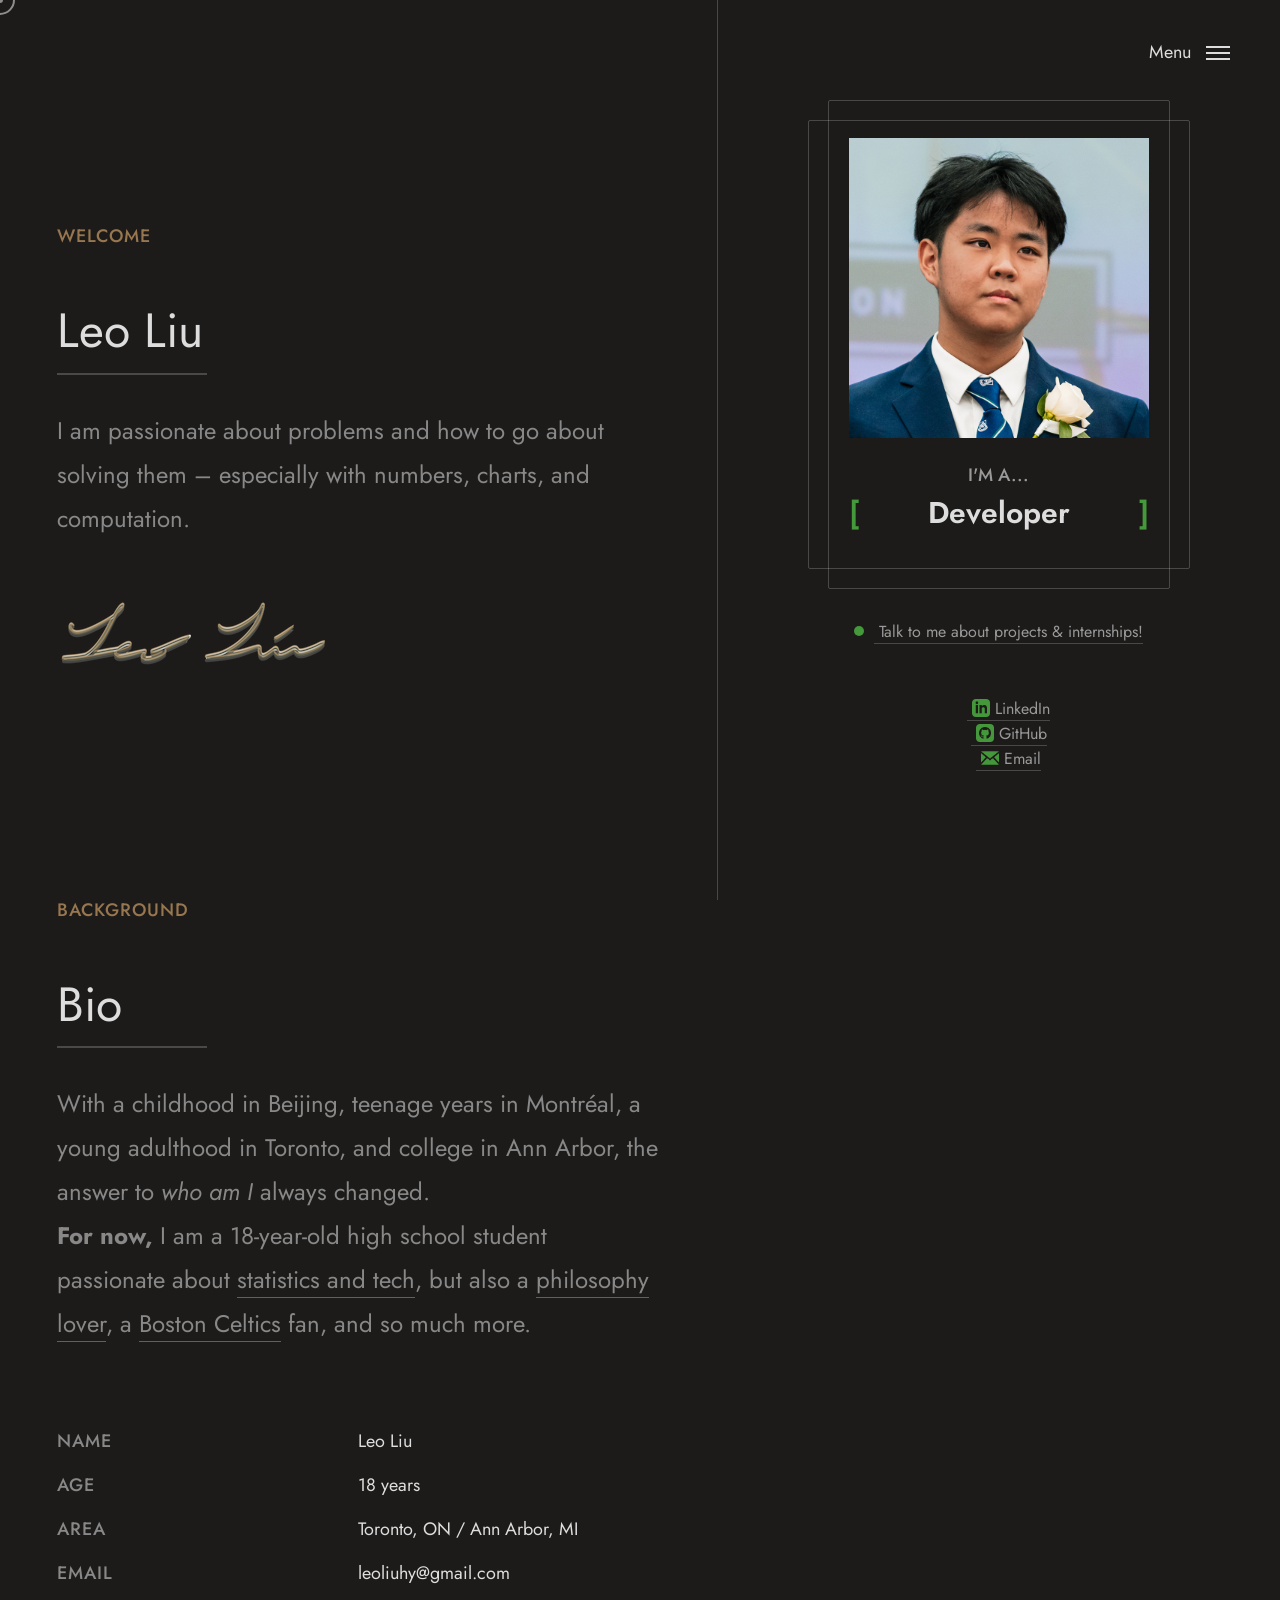
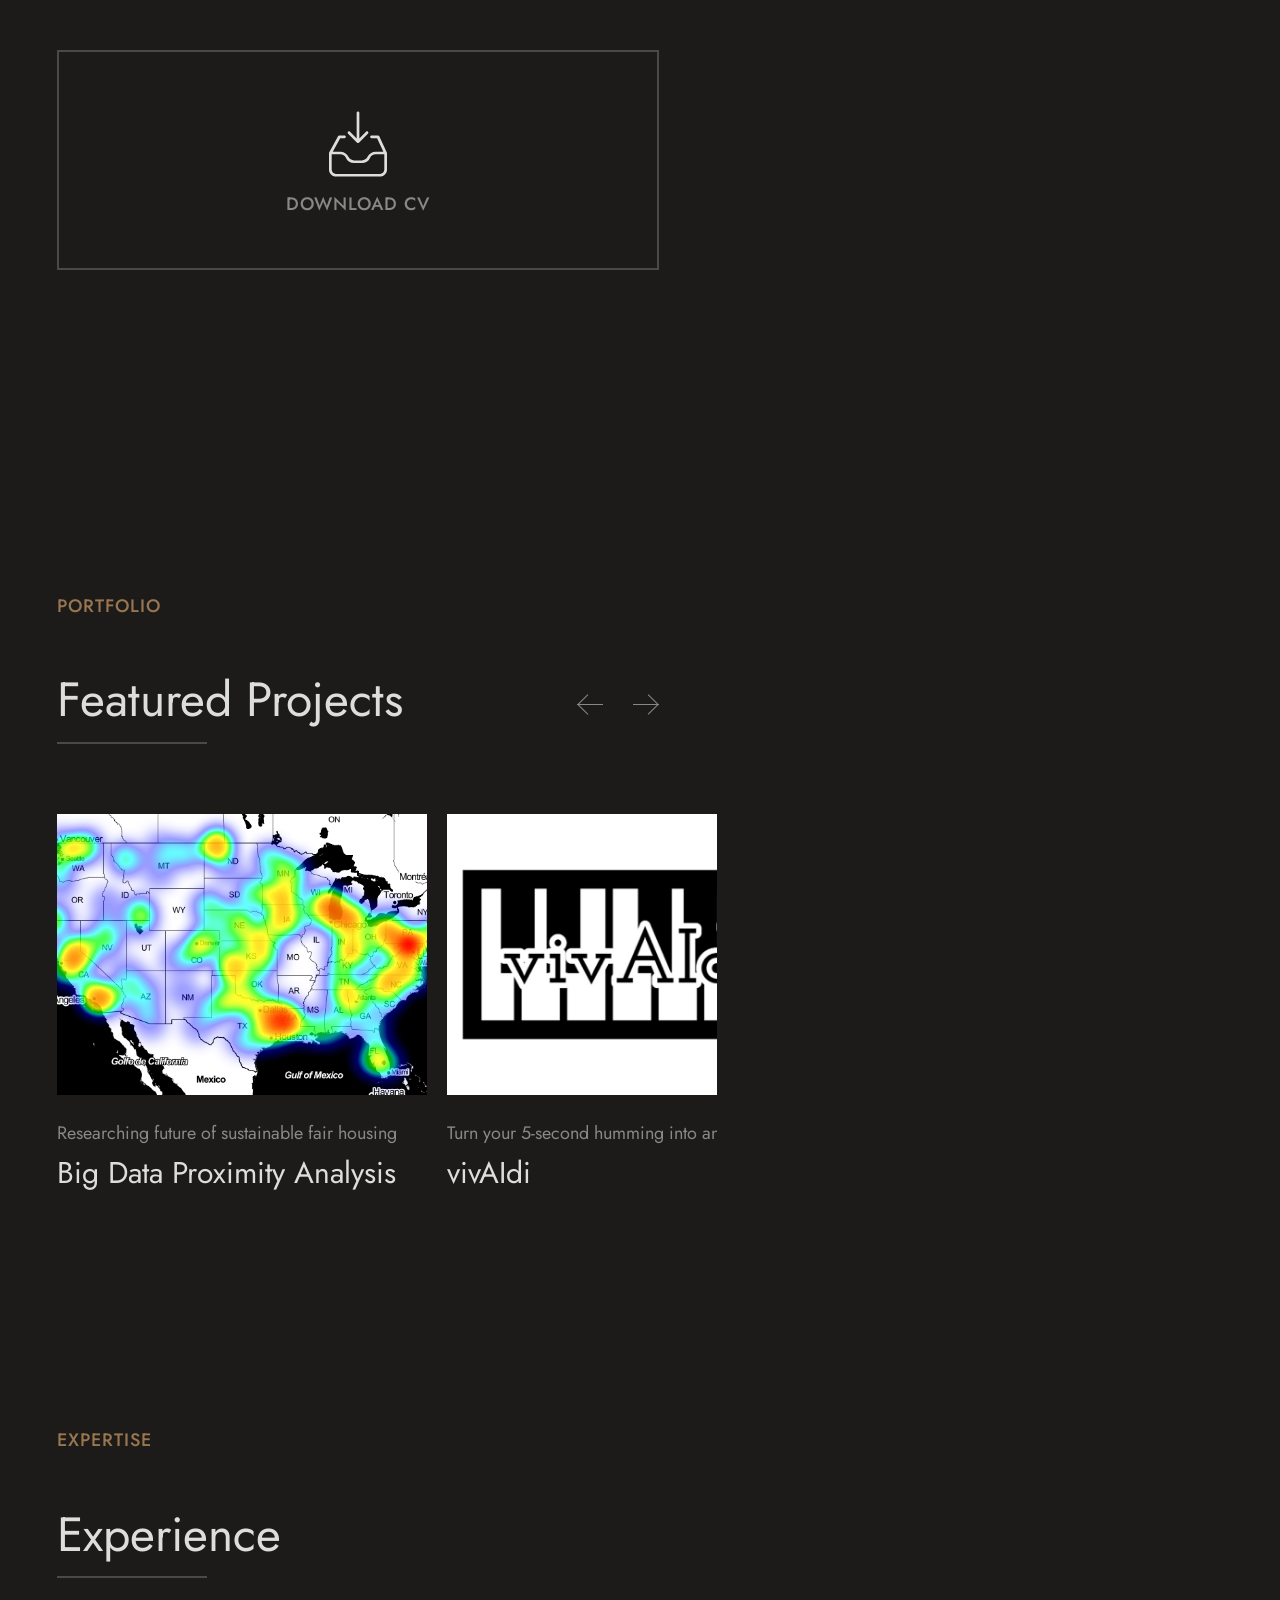
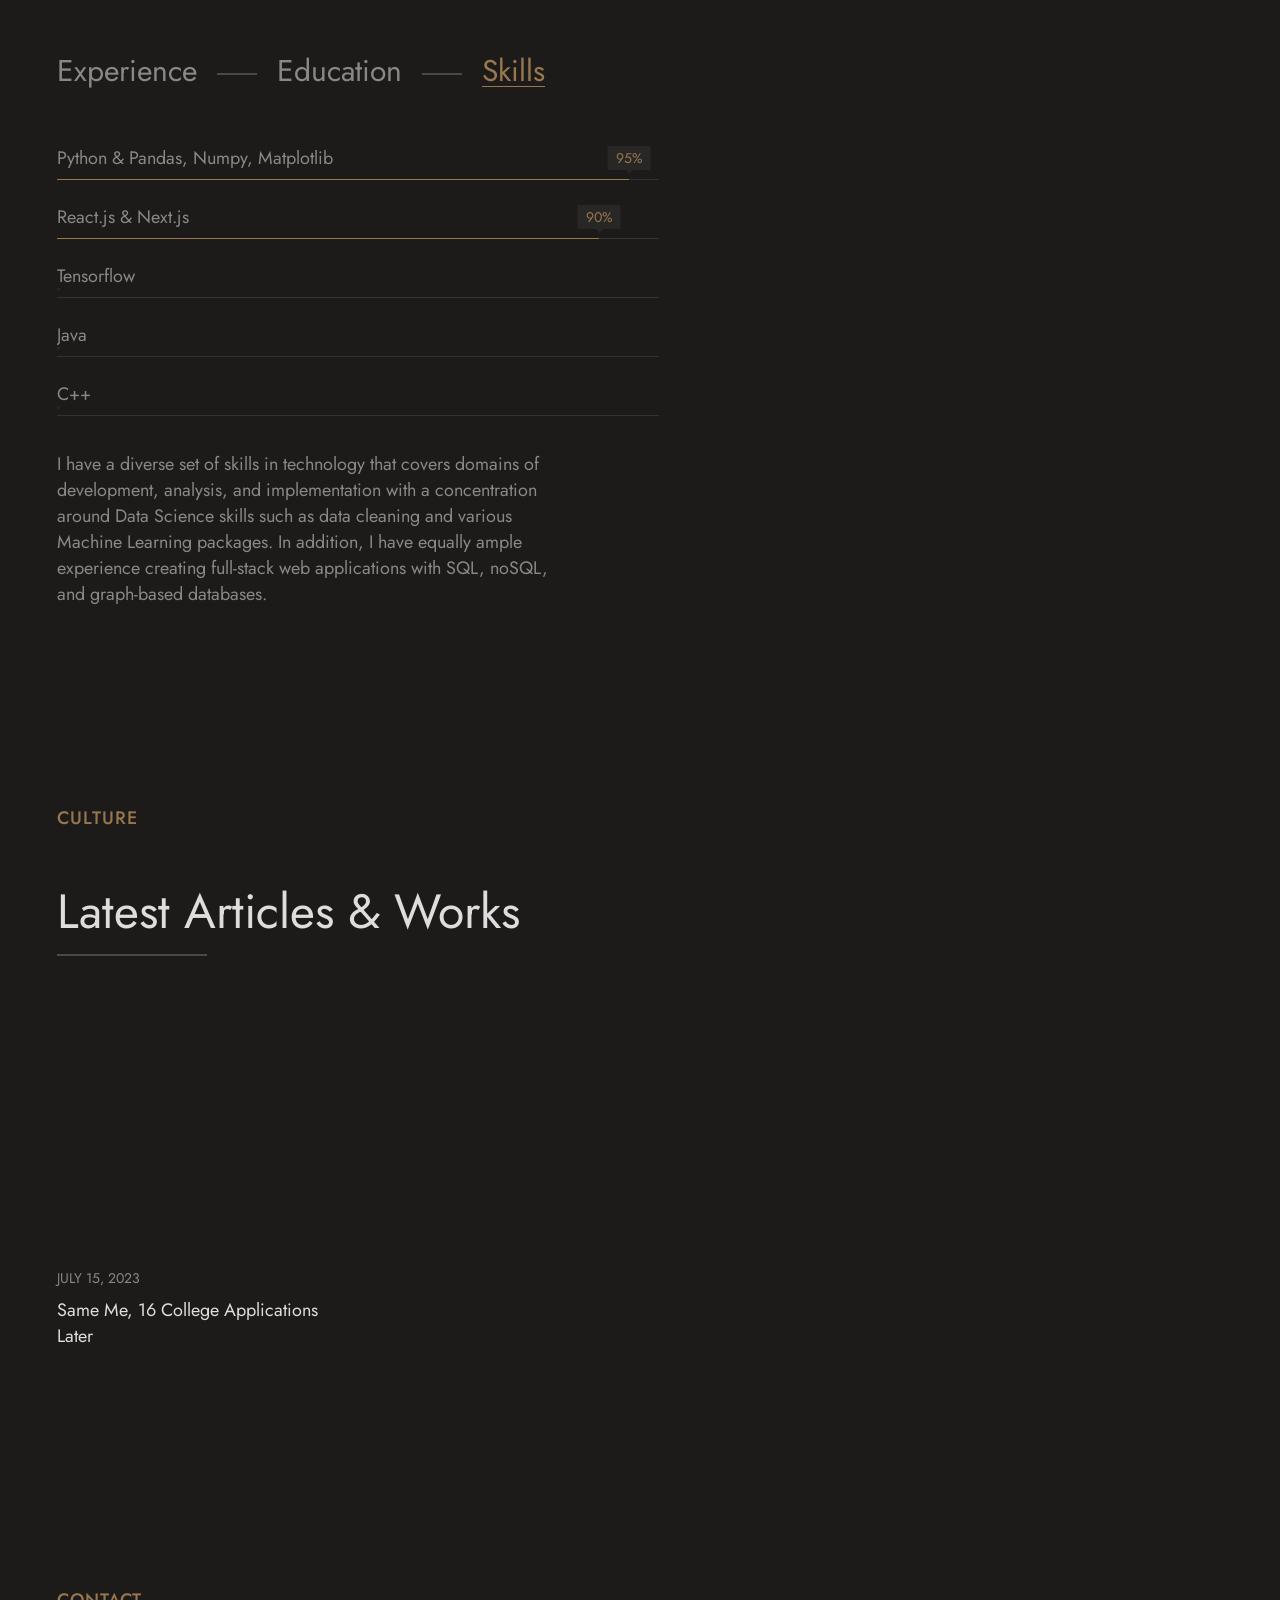
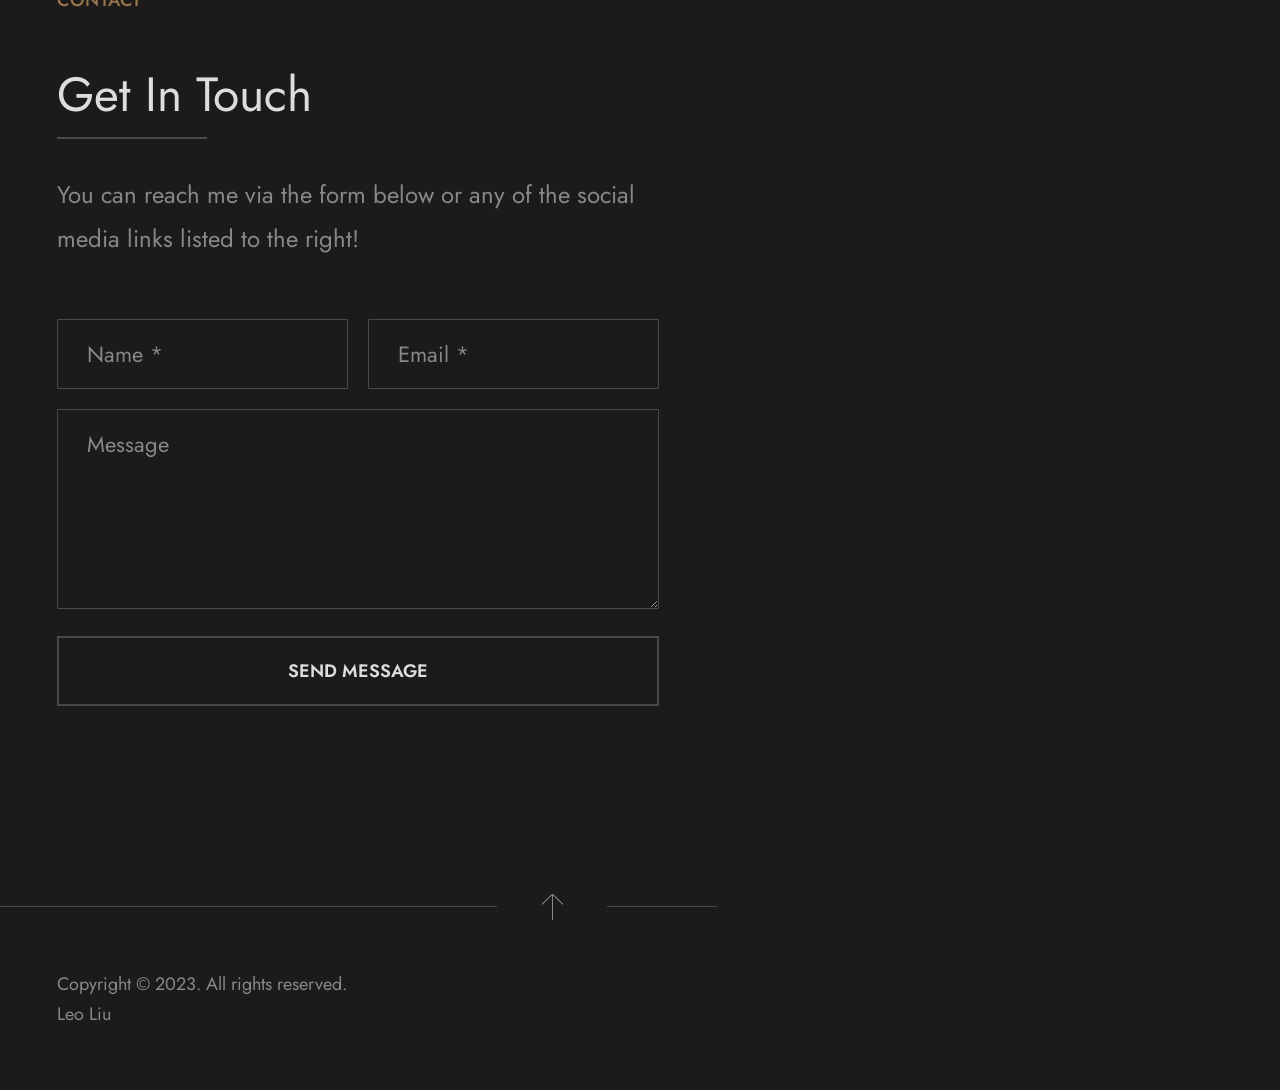
==== commit 3fa9a0bc: "fixed irresponsive bug" ====
--- a/index.html
+++ b/index.html
@@ -606,7 +606,8 @@
 													<h3 class="fn__title">Same Me, 16 College Applications Later</h3>
 													<div class="img_holder">
 														<img src="img/thumb/square.jpg" alt="">
-														<div class="abs_img" data-bg-img="img/blog/Coming_Soon.jpg"></div>
+														<div class="abs_img" data-bg-img="img/blog/Coming_Soon.jpg">
+														</div>
 													</div>
 													<p class="fn__desc"></p>
 												</div>
@@ -632,216 +633,215 @@
 
 							</div>
 						</div>
-				</div>
-				</section>
-				<!-- /News Section -->
-
-
-				<!-- Contact Section -->
-				<section id="contact">
-					<div class="container">
-						<div class="roww resumo_fn_contact">
-
-							<!-- Main Title -->
-							<div class="resumo_fn_main_title">
-								<h3 class="subtitle">Contact</h3>
-								<h3 class="title">Get In Touch</h3>
-								<p class="desc">You can reach me via the form below or any of the social media links
-									listed to the right!</p>
-							</div>
-							<!-- /Main Title -->
-
-							<!-- Contact Form -->
-							<form class="contact_form" action="/" method="post" autocomplete="off"
-								data-email="leoliuhy@gmail.com">
-
-								<!--
+					</section>
+					<!-- /News Section -->
+
+
+					<!-- Contact Section -->
+					<section id="contact">
+						<div class="container">
+							<div class="roww resumo_fn_contact">
+
+								<!-- Main Title -->
+								<div class="resumo_fn_main_title">
+									<h3 class="subtitle">Contact</h3>
+									<h3 class="title">Get In Touch</h3>
+									<p class="desc">You can reach me via the form below or any of the social media links
+										listed to the right!</p>
+								</div>
+								<!-- /Main Title -->
+
+								<!-- Contact Form -->
+								<form class="contact_form" action="/" method="post" autocomplete="off"
+									data-email="leoliuhy@gmail.com">
+
+									<!--
 									Don't remove below code in avoid to work contact form properly.
 									You can chance dat-success value with your one. It will be used when user will try to contact via contact form and will get success message.
 								-->
-								<div class="success"
-									data-success="Your message has been received, we will contact you soon."></div>
-								<div class="empty_notice"><span>Please Fill Required Fields!</span></div>
-								<!-- -->
-
-								<div class="items_wrap">
-									<div class="items">
-										<div class="item half">
-											<div class="input_wrapper">
-												<input id="name" type="text" />
-												<span class="moving_placeholder">Name *</span>
-											</div>
-										</div>
-										<div class="item half">
-											<div class="input_wrapper">
-												<input id="email" type="email" />
-												<span class="moving_placeholder">Email *</span>
-											</div>
-										</div>
-										<div class="item">
-											<div class="input_wrapper">
-												<textarea id="message"></textarea>
-												<span class="moving_placeholder">Message</span>
-											</div>
-										</div>
-										<div class="item">
-											<a id="send_message" href="#">Send Message</a>
+									<div class="success"
+										data-success="Your message has been received, we will contact you soon."></div>
+									<div class="empty_notice"><span>Please Fill Required Fields!</span></div>
+									<!-- -->
+
+									<div class="items_wrap">
+										<div class="items">
+											<div class="item half">
+												<div class="input_wrapper">
+													<input id="name" type="text" />
+													<span class="moving_placeholder">Name *</span>
+												</div>
+											</div>
+											<div class="item half">
+												<div class="input_wrapper">
+													<input id="email" type="email" />
+													<span class="moving_placeholder">Email *</span>
+												</div>
+											</div>
+											<div class="item">
+												<div class="input_wrapper">
+													<textarea id="message"></textarea>
+													<span class="moving_placeholder">Message</span>
+												</div>
+											</div>
+											<div class="item">
+												<a id="send_message" href="#">Send Message</a>
+											</div>
 										</div>
 									</div>
-								</div>
-							</form>
-							<!-- /Contact Form -->
-
-
-							<!-- /Contact Info -->
-
+								</form>
+								<!-- /Contact Form -->
+
+
+								<!-- /Contact Info -->
+
+							</div>
 						</div>
-					</div>
-				</section>
-				<!-- /Contact Section -->
+					</section>
+					<!-- /Contact Section -->
+
+
+				</div>
+				<!-- /Page -->
+
+
+				<footer id="footer">
+					<div class="footer_top">
+						<a href="#" class="resumo_fn_totop"><span></span></a>
+					</div>
+					<div class="footer_content">
+						<div class="container">
+							<p>Copyright © 2023. All rights reserved. <br />
+								Leo Liu
+						</div>
+					</div>
+				</footer>
 
 
 			</div>
-			<!-- /Page -->
-
-
-			<footer id="footer">
-				<div class="footer_top">
-					<a href="#" class="resumo_fn_totop"><span></span></a>
+			<!-- /Main Left Part -->
+
+			<!-- Main Right Part -->
+			<div class="resumo_fn_right">
+
+				<!-- Menu Triggger -->
+				<a href="#" class="menu_trigger">
+					<span class="text">Menu</span>
+					<span class="hamb">
+						<span></span>
+						<span></span>
+						<span></span>
+					</span>
+				</a>
+				<!-- /Menu Triggger -->
+
+				<!-- Panel Content -->
+				<div class="right_in">
+					<div class="right_top">
+						<div class="border1"></div>
+						<div class="border2"></div>
+
+						<div class="img_holder">
+							<img src="img/thumb/square.jpg" alt="">
+							<div class="abs_img" data-bg-img="img/thumb.jpg"></div>
+						</div>
+						<div class="title_holder">
+							<h5>I'm a...</h5>
+							<h3>
+								<span class="animated_title">
+									<span class="title_in">Developer</span>
+									<span class="title_in">Designer</span>
+									<span class="title_in">Student</span>
+									<span class="title_in">Writer</span>
+								</span>
+							</h3>
+						</div>
+					</div>
+					<div class="right_bottom">
+						<a href="#contact">
+							<span class="circle"></span>
+							<span class="text">Talk to me about projects & internships!</span>
+						</a>
+					</div>
+					<br><br>
+					<div class="right_bottom">
+						<a href="https://www.linkedin.com/in/leoliu12/">
+							<div style="display: flex; align-items: center;">
+								<img src="img/icons/linkedin.png" width="18" height="18" style="margin-right: 5px;">
+								<span class="text">LinkedIn</span>
+							</div>
+						</a>
+					</div>
+					<div class="right_bottom">
+						<a href="https://www.github.com/leonliur/">
+							<div style="display: flex; align-items: center;">
+								<img src="img/icons/github.png" width="18" height="18" style="margin-right: 5px;">
+								<span class="text">GitHub</span>
+							</div>
+						</a>
+					</div>
+					<div class="right_bottom">
+						<a href="mailto:leoliuhy@gmail.com">
+							<div style="display: flex; align-items: center;">
+								<img src="img/icons/email.png" width="18" height="18" style="margin-right: 5px;">
+								<span class="text">Email</span>
+							</div>
+						</a>
+					</div>
 				</div>
-				<div class="footer_content">
-					<div class="container">
-						<p>Copyright © 2023. All rights reserved. <br />
-							Leo Liu
+				<!-- /Panel Content -->
+
+			</div>
+			<!-- /Main Right Part -->
+
+		</div>
+
+		<!-- Right Hidden Navigation -->
+		<a href="#" class="resumo_fn_nav_overlay"></a>
+		<div class="resumo_fn_navigation">
+			<a href="#" class="closer"></a>
+
+			<!-- Navigation Content -->
+			<div class="nav_in">
+
+				<nav id="nav">
+					<h3 class="label">Menu</h3>
+					<ul>
+						<li><a href="#home">Home</a></li>
+						<li><a href="#about">About</a></li>
+						<li><a href="#portfolio">Portfolio</a></li>
+						<li><a href="#news">Articles</a></li>
+						<li><a href="#contact">Contact</a></li>
+					</ul>
+				</nav>
+
+				<div class="nav_footer">
+					<div class="social">
+						<ul>
+							<li><a href="https://twitter.com/LeonLiur" target="_blank"><img src="svg/social/twitter.svg"
+										alt="" class="fn__svg"></a>
+							</li>
+							<li><a href="https://linkedin.com/in/leoliu12" target="_blank"><img
+										src="svg/social/linkedin.svg" alt="" class="fn__svg"></a>
+							</li>
+							<li><a href="https://instagram.com/leoliuhy12" target="_blank"><img
+										src="svg/social/instagram.svg" alt="" class="fn__svg"></a>
+							</li>
+						</ul>
 					</div>
 				</div>
-			</footer>
-
+
+			</div>
+			<!-- /Navigation Content -->
 
 		</div>
-		<!-- /Main Left Part -->
-
-		<!-- Main Right Part -->
-		<div class="resumo_fn_right">
-
-			<!-- Menu Triggger -->
-			<a href="#" class="menu_trigger">
-				<span class="text">Menu</span>
-				<span class="hamb">
-					<span></span>
-					<span></span>
-					<span></span>
-				</span>
-			</a>
-			<!-- /Menu Triggger -->
-
-			<!-- Panel Content -->
-			<div class="right_in">
-				<div class="right_top">
-					<div class="border1"></div>
-					<div class="border2"></div>
-
-					<div class="img_holder">
-						<img src="img/thumb/square.jpg" alt="">
-						<div class="abs_img" data-bg-img="img/thumb.jpg"></div>
-					</div>
-					<div class="title_holder">
-						<h5>I'm a...</h5>
-						<h3>
-							<span class="animated_title">
-								<span class="title_in">Developer</span>
-								<span class="title_in">Designer</span>
-								<span class="title_in">Student</span>
-								<span class="title_in">Writer</span>
-							</span>
-						</h3>
-					</div>
-				</div>
-				<div class="right_bottom">
-					<a href="#contact">
-						<span class="circle"></span>
-						<span class="text">Talk to me about projects & internships!</span>
-					</a>
-				</div>
-				<br><br>
-				<div class="right_bottom">
-					<a href="https://www.linkedin.com/in/leoliu12/">
-						<div style="display: flex; align-items: center;">
-							<img src="img/icons/linkedin.png" width="18" height="18" style="margin-right: 5px;">
-							<span class="text">LinkedIn</span>
-						</div>
-					</a>
-				</div>
-				<div class="right_bottom">
-					<a href="https://www.github.com/leonliur/">
-						<div style="display: flex; align-items: center;">
-							<img src="img/icons/github.png" width="18" height="18" style="margin-right: 5px;">
-							<span class="text">GitHub</span>
-						</div>
-					</a>
-				</div>
-				<div class="right_bottom">
-					<a href="mailto:leoliuhy@gmail.com">
-						<div style="display: flex; align-items: center;">
-							<img src="img/icons/email.png" width="18" height="18" style="margin-right: 5px;">
-							<span class="text">Email</span>
-						</div>
-					</a>
-				</div>
-			</div>
-			<!-- /Panel Content -->
-
-		</div>
-		<!-- /Main Right Part -->
-
-	</div>
-
-	<!-- Right Hidden Navigation -->
-	<a href="#" class="resumo_fn_nav_overlay"></a>
-	<div class="resumo_fn_navigation">
-		<a href="#" class="closer"></a>
-
-		<!-- Navigation Content -->
-		<div class="nav_in">
-
-			<nav id="nav">
-				<h3 class="label">Menu</h3>
-				<ul>
-					<li><a href="#home">Home</a></li>
-					<li><a href="#about">About</a></li>
-					<li><a href="#portfolio">Portfolio</a></li>
-					<li><a href="#news">Articles</a></li>
-					<li><a href="#contact">Contact</a></li>
-				</ul>
-			</nav>
-
-			<div class="nav_footer">
-				<div class="social">
-					<ul>
-						<li><a href="https://twitter.com/LeonLiur" target="_blank"><img src="svg/social/twitter.svg"
-									alt="" class="fn__svg"></a>
-						</li>
-						<li><a href="https://linkedin.com/in/leoliu12" target="_blank"><img
-									src="svg/social/linkedin.svg" alt="" class="fn__svg"></a>
-						</li>
-						<li><a href="https://instagram.com/leoliuhy12" target="_blank"><img
-									src="svg/social/instagram.svg" alt="" class="fn__svg"></a>
-						</li>
-					</ul>
-				</div>
-			</div>
-
-		</div>
-		<!-- /Navigation Content -->
-
-	</div>
-	<!-- /Right Hidden Navigation -->
-
-
-	<div class="frenify-cursor cursor-outer" data-default="yes" data-link="yes" data-slider="yes"><span
-			class="fn-cursor"></span></div>
-	<div class="frenify-cursor cursor-inner" data-default="yes" data-link="yes" data-slider="yes"><span
-			class="fn-cursor"><span class="fn-left"></span><span class="fn-right"></span></span></div>
+		<!-- /Right Hidden Navigation -->
+
+
+		<div class="frenify-cursor cursor-outer" data-default="yes" data-link="yes" data-slider="yes"><span
+				class="fn-cursor"></span></div>
+		<div class="frenify-cursor cursor-inner" data-default="yes" data-link="yes" data-slider="yes"><span
+				class="fn-cursor"><span class="fn-left"></span><span class="fn-right"></span></span></div>
 
 	</div>
 	<!-- /Wrapper All -->
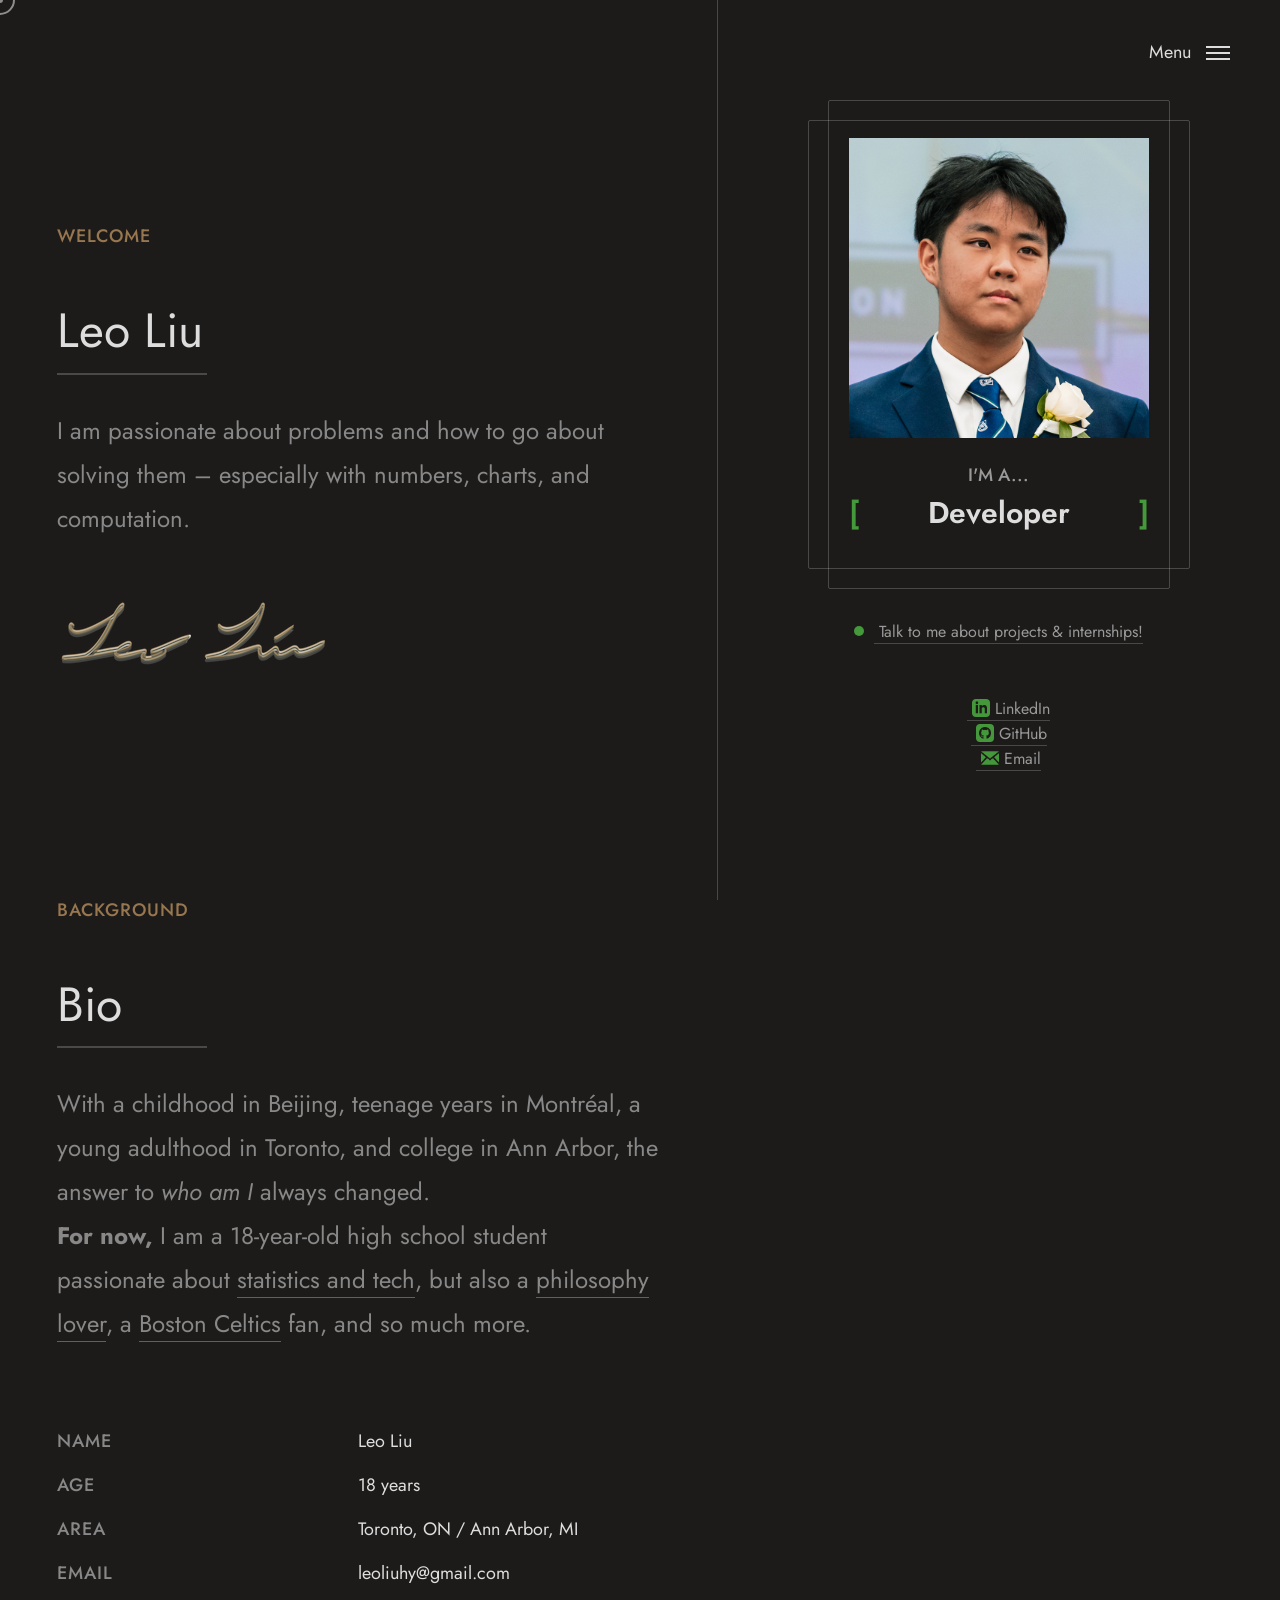
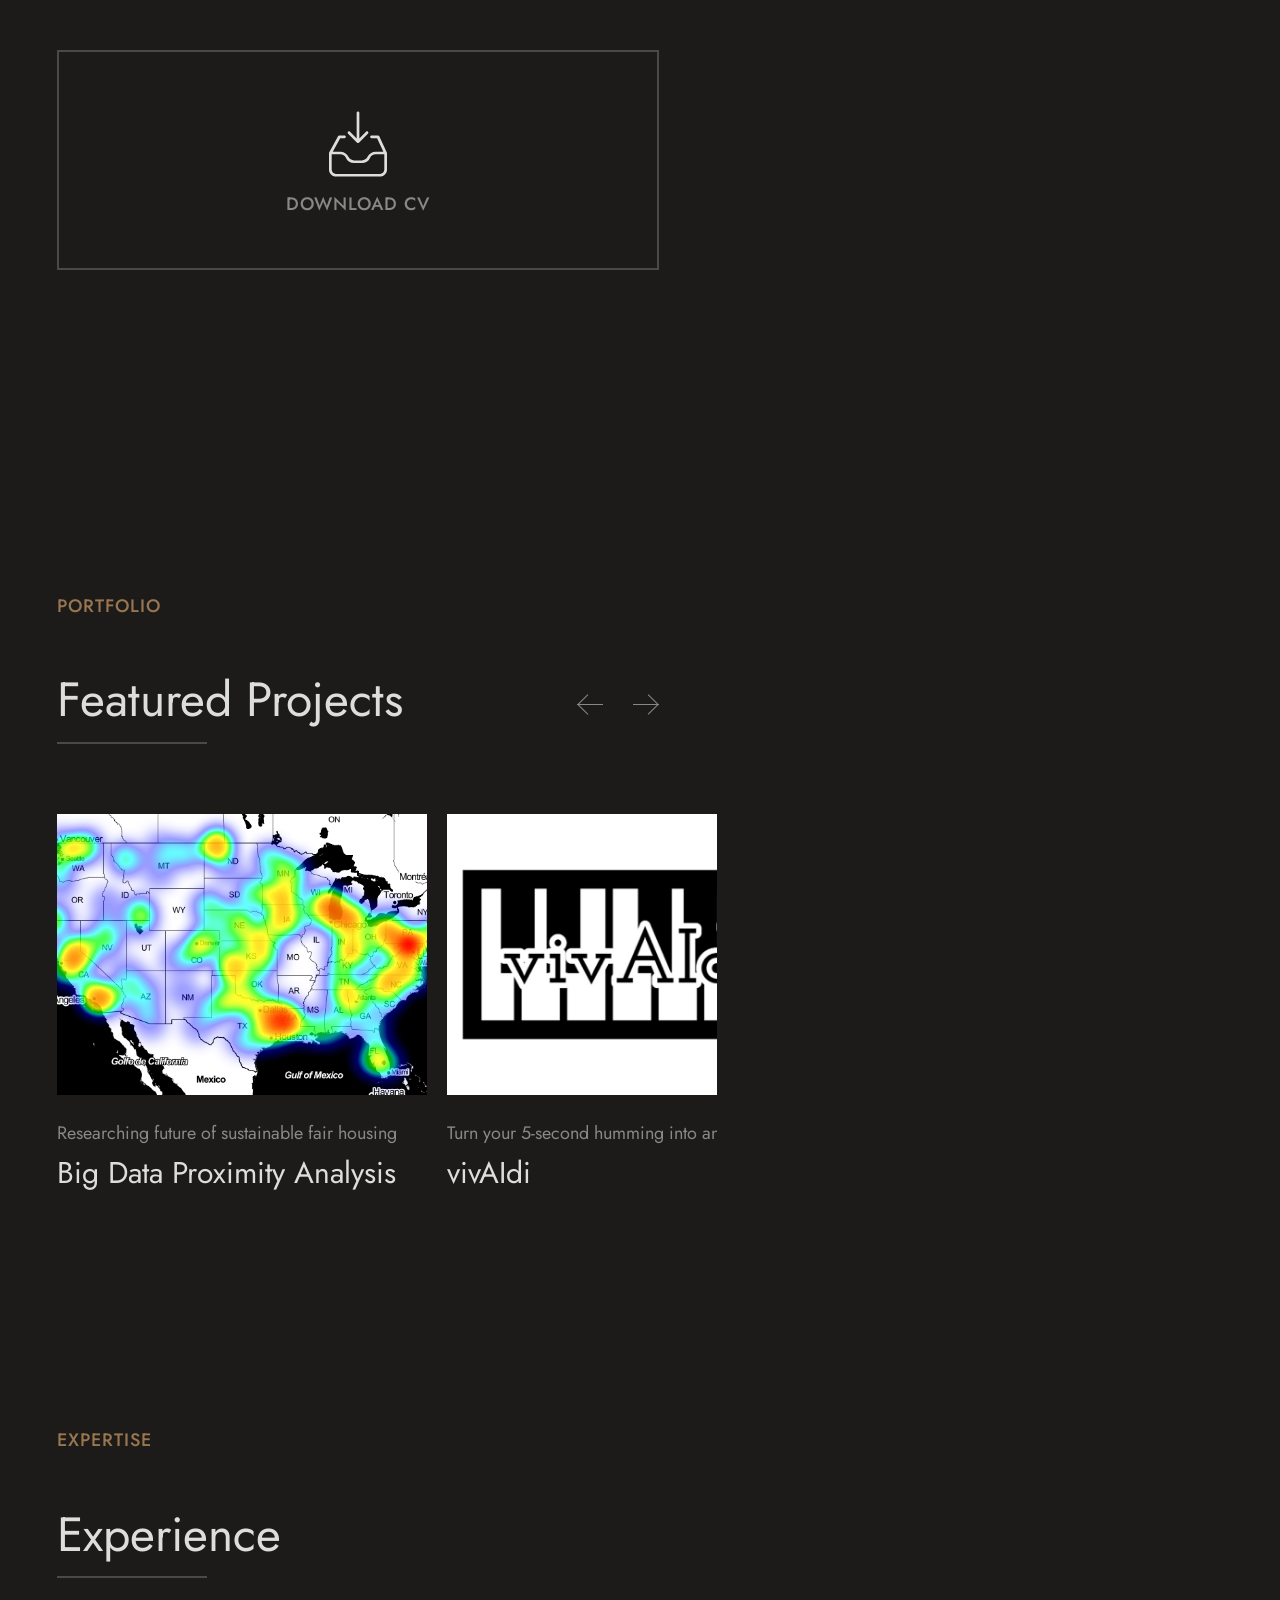
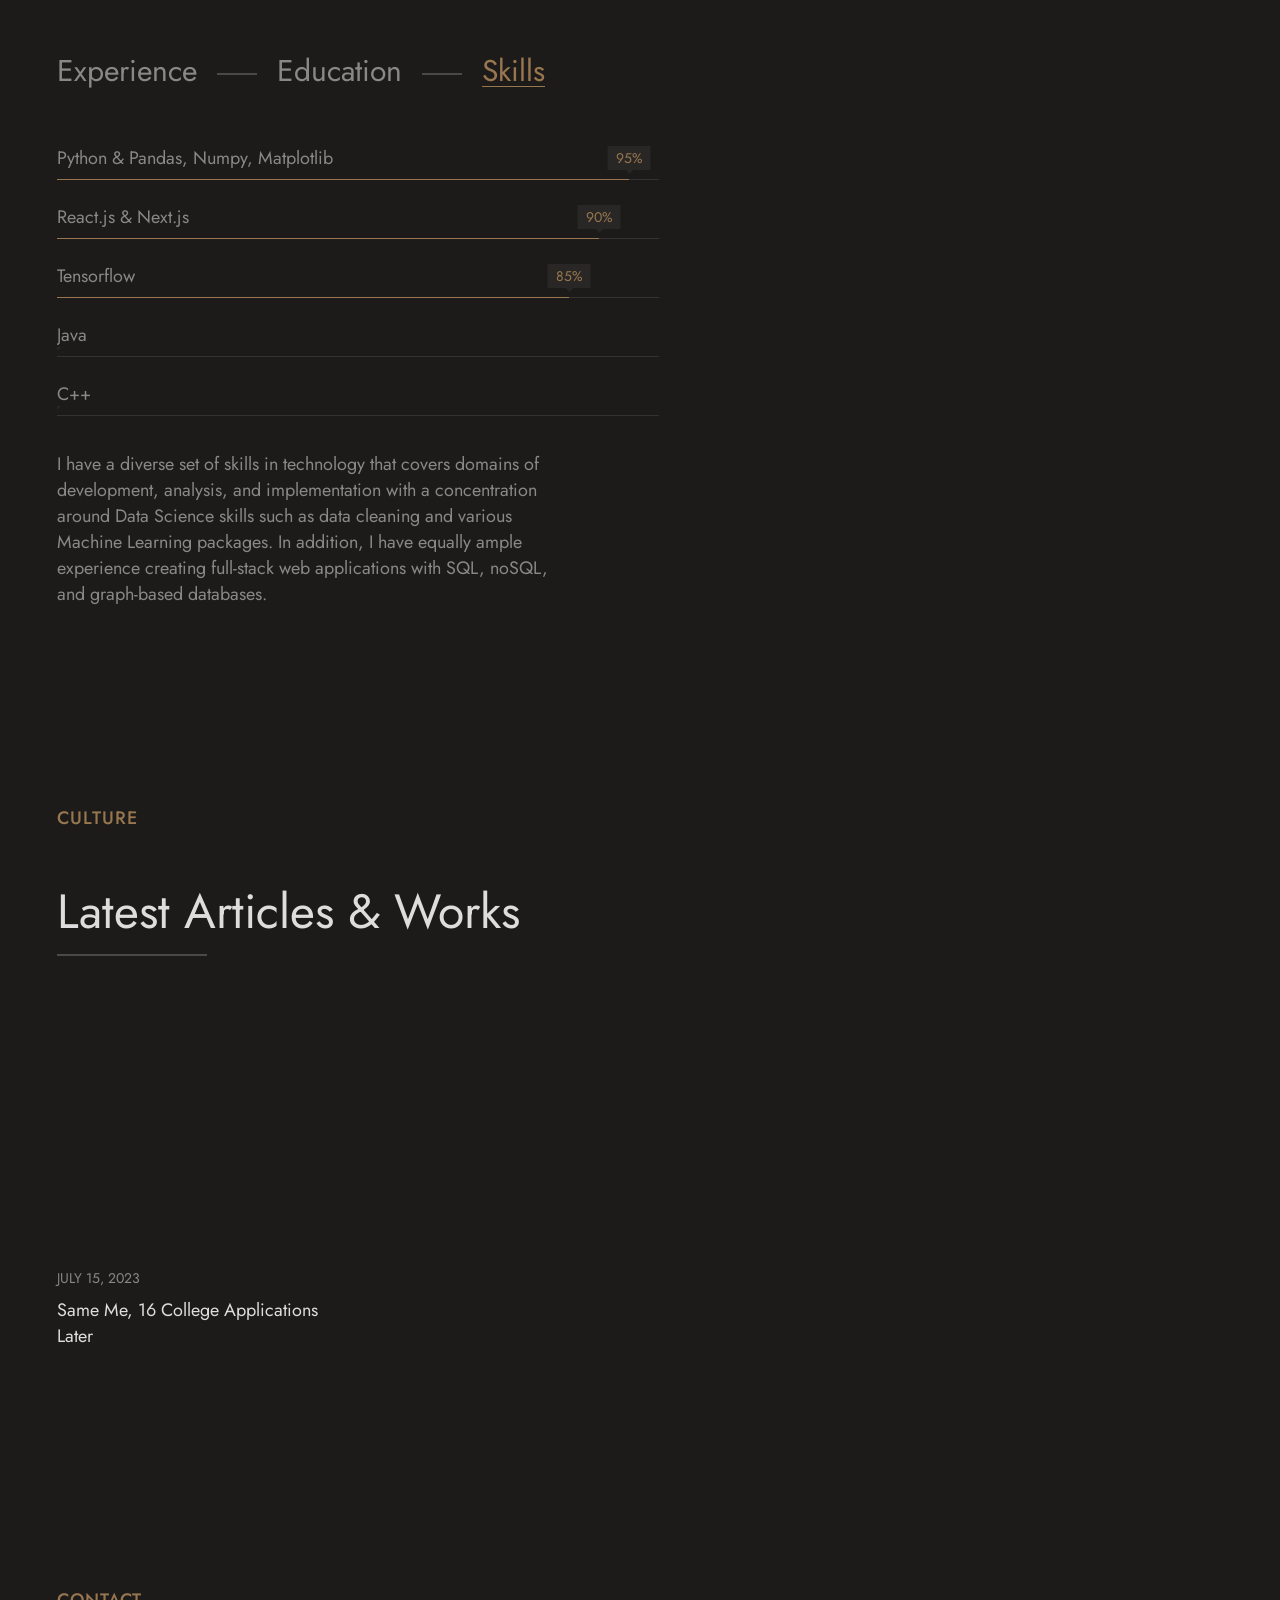
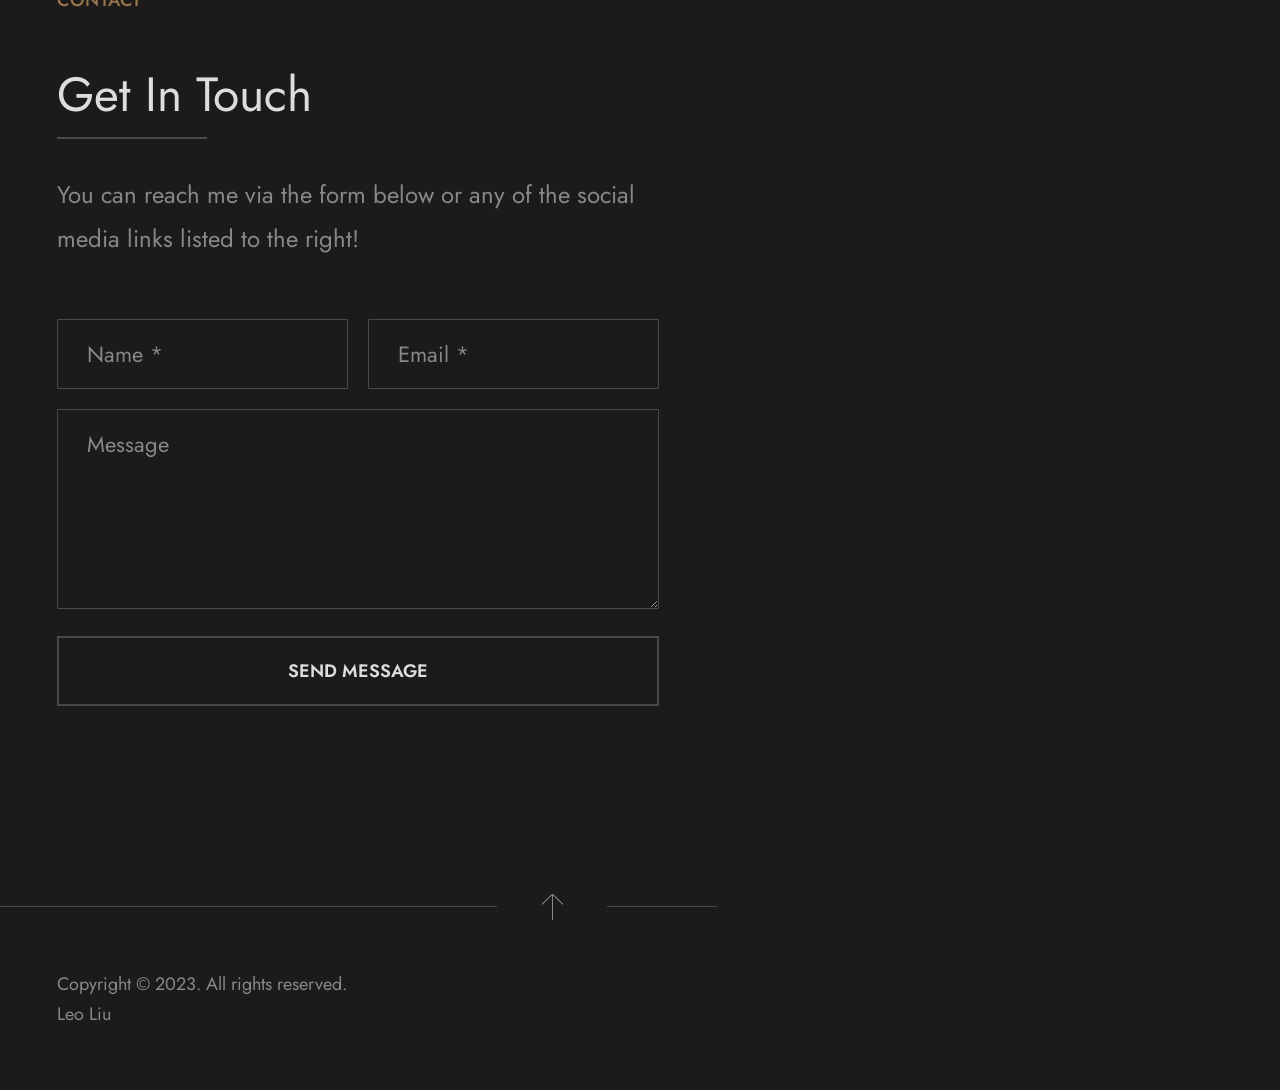
==== commit 74f67d5b: "added calendly link" ====
--- a/index.html
+++ b/index.html
@@ -760,7 +760,7 @@
 					<div class="right_bottom">
 						<a href="#contact">
 							<span class="circle"></span>
-							<span class="text">Talk to me about projects & internships!</span>
+							<span class="text" href="calendly.com/leohliu12/20-min-chat">Talk to me about projects & internships!</span>
 						</a>
 					</div>
 					<br><br>
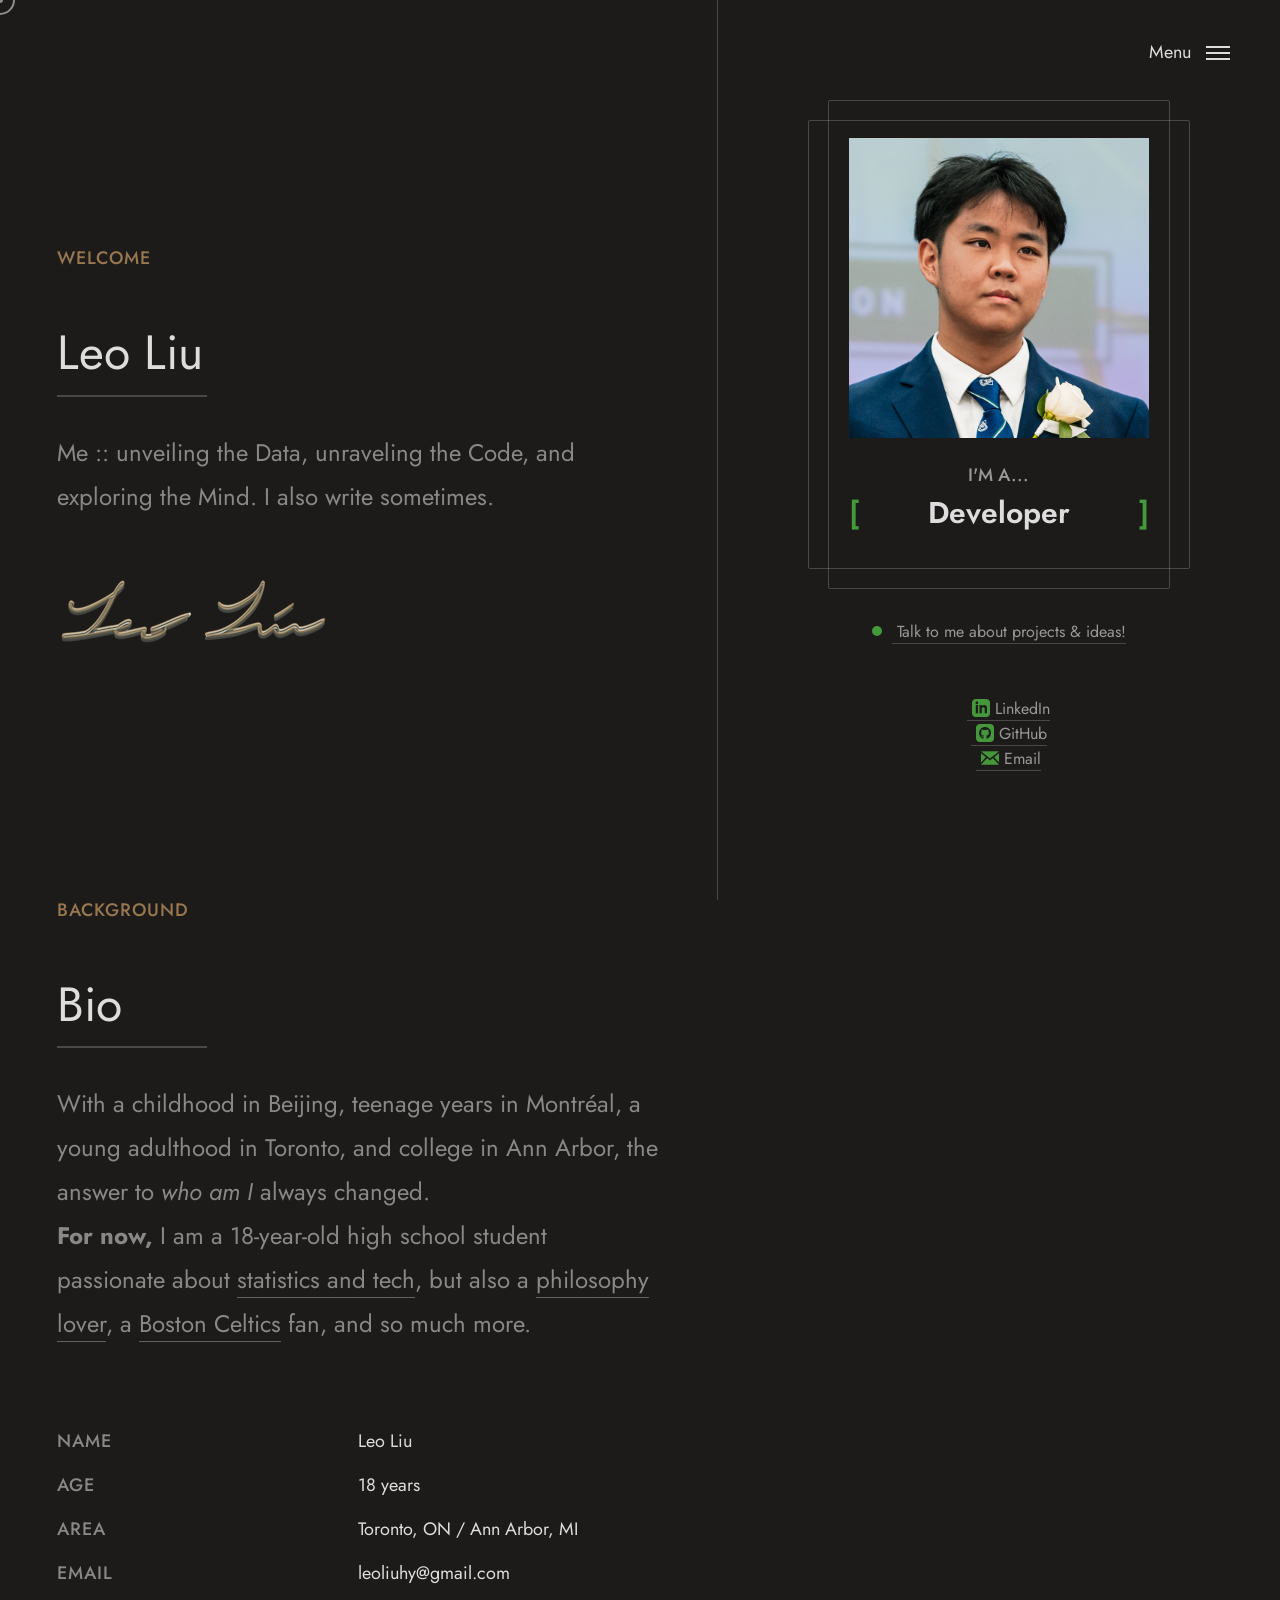
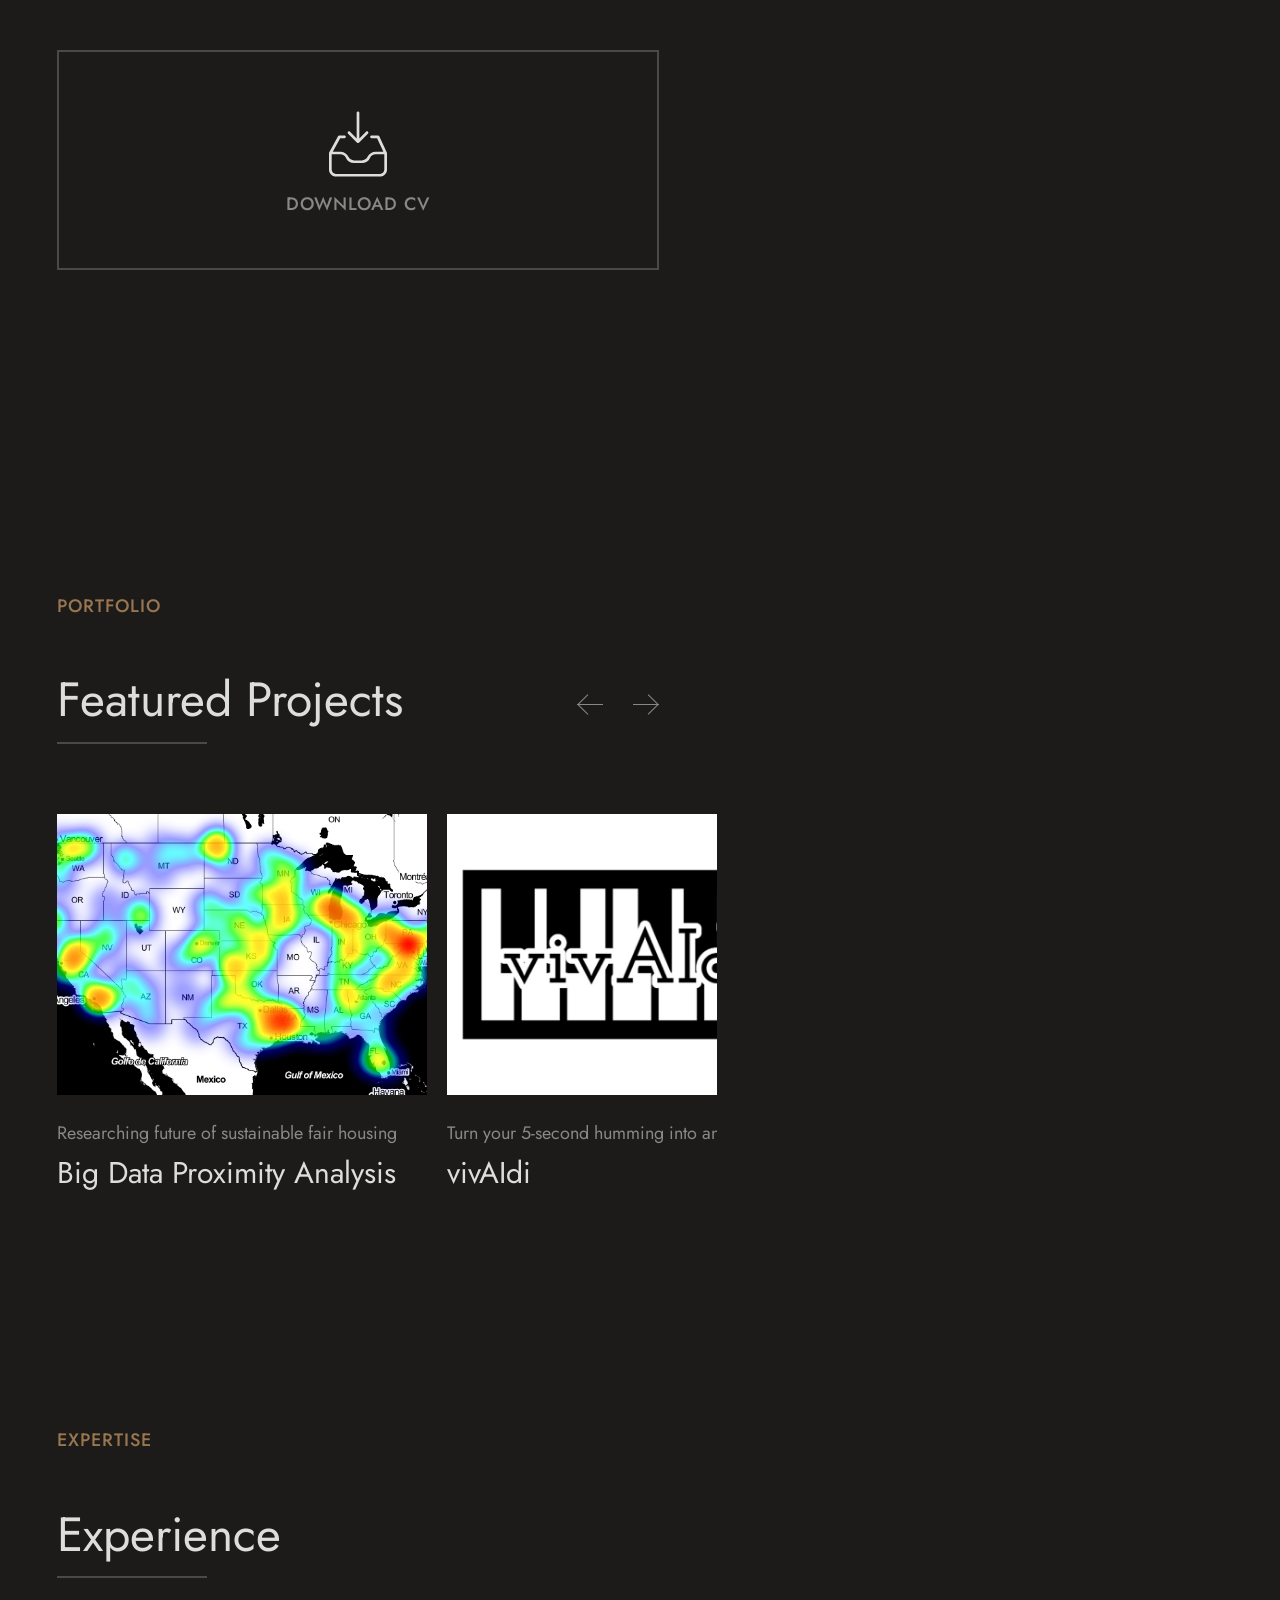
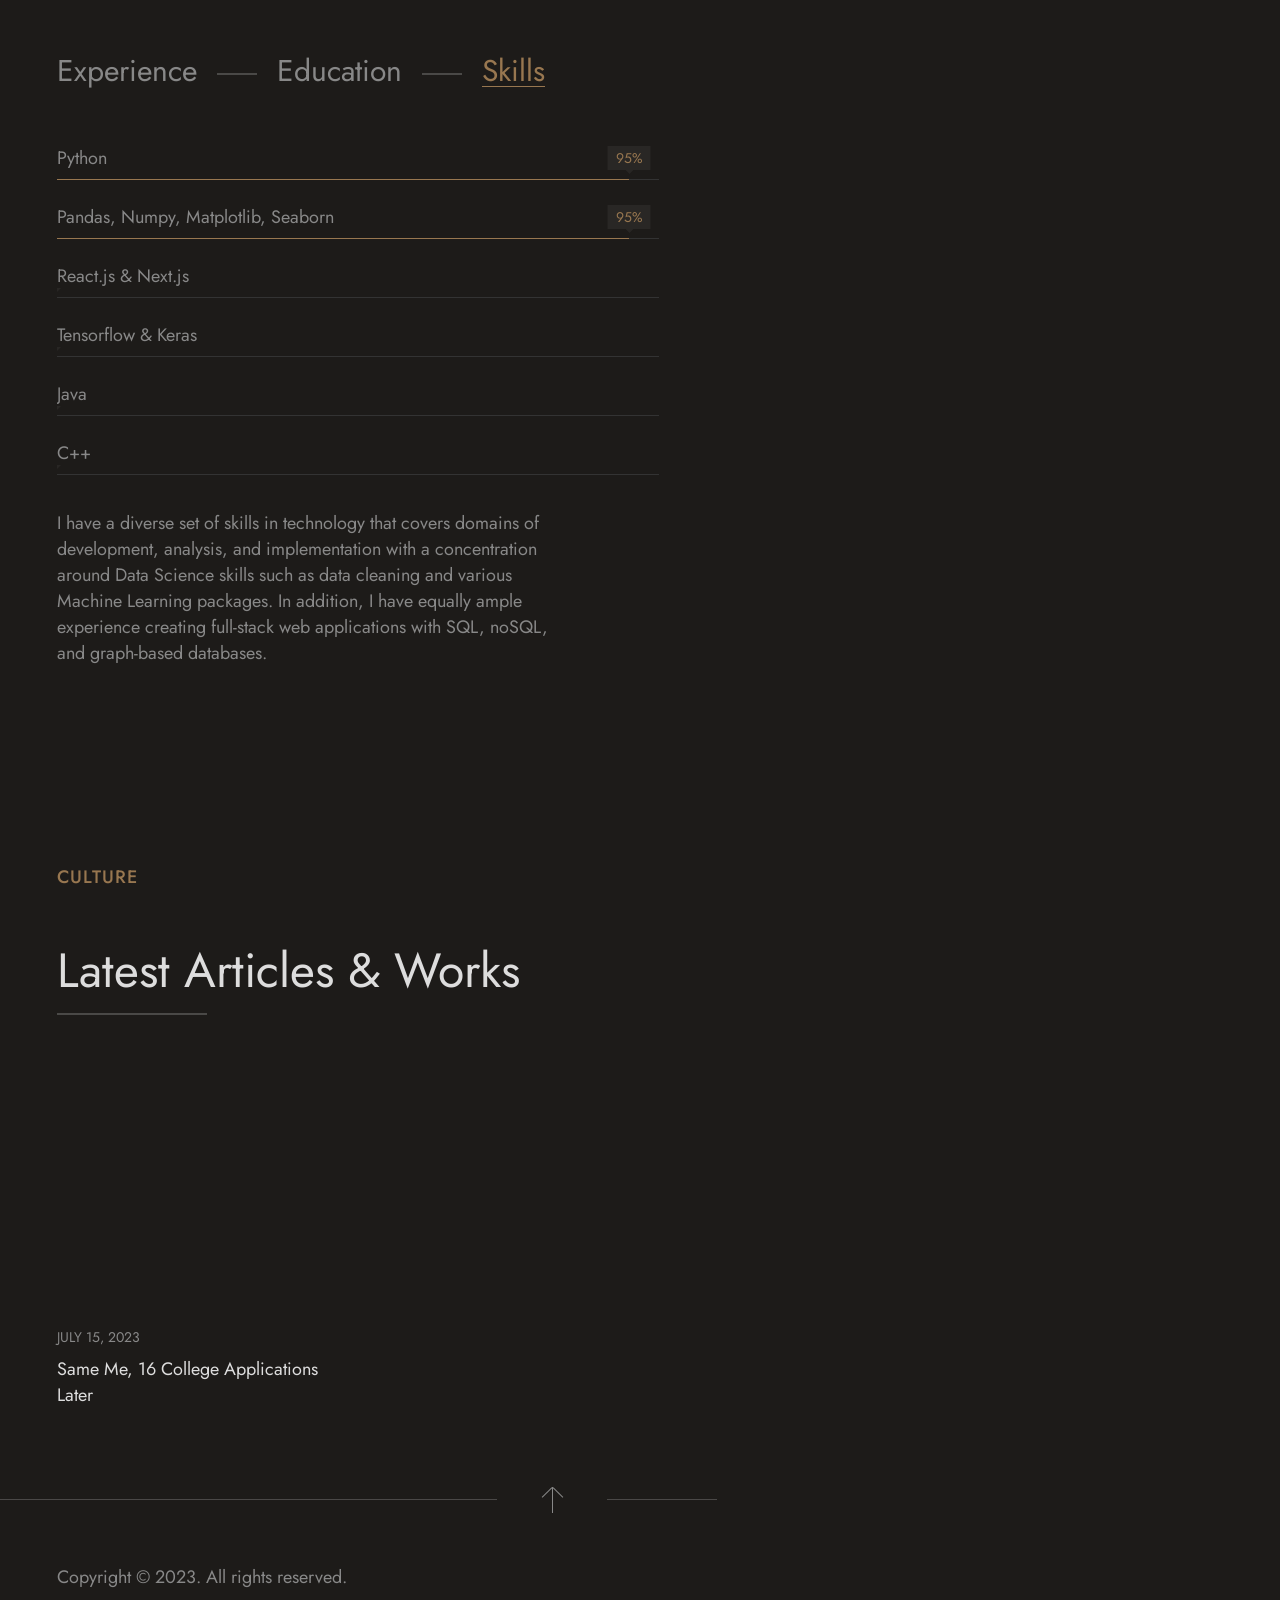
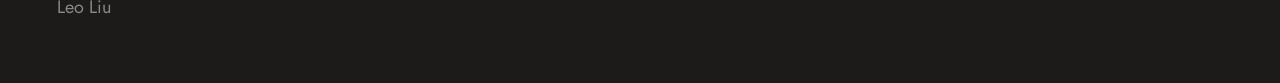
==== commit 83f9876b: "v1.0" ====
--- a/index.html
+++ b/index.html
@@ -92,8 +92,8 @@
 								<div class="resumo_fn_main_title">
 									<h3 class="subtitle">Welcome</h3>
 									<h3 class="title">Leo Liu</h3>
-									<p class="desc">I am passionate about problems and how to go about solving them –
-										especially with numbers, charts, and computation.</p>
+									<p class="desc">Me :: unveiling the Data, unraveling the Code, and exploring the
+										Mind. I also write sometimes.</p>
 									<img src="img/signaturee-removebg.png" alt="">
 								</div>
 								<!-- /Main Title -->
@@ -497,9 +497,27 @@
 											<div class="resumo_fn_progress_bar">
 
 												<div class="progress_item" data-value="95">
+													<span class="progress_bar_tooltip">
+														<a>Click to see related projects</a>
+													</span>
+													
 													<div class="item_in">
-														<h3 class="progress_title">Python &amp; Pandas, Numpy,
-															Matplotlib</h3>
+														<h3 class="progress_title">Python</h3>
+														<span class="progress_percent"
+															style="position: absolute"></span>
+														<div class="bg_wrap">
+															<div class="progress_bg"></div>
+														</div>
+													</div>
+												</div>
+
+												<div class="progress_item" data-value="95">
+													<span class="progress_bar_tooltip">
+														<a>Click to see related projects</a>
+													</span>
+													<div class="item_in">
+														<h3 class="progress_title">Pandas, Numpy,
+															Matplotlib, Seaborn</h3>
 														<span class="progress_percent"></span>
 														<div class="bg_wrap">
 															<div class="progress_bg"></div>
@@ -508,6 +526,9 @@
 												</div>
 
 												<div class="progress_item" data-value="90">
+													<span class="progress_bar_tooltip">
+														<a>Click to see related projects</a>
+													</span>
 													<div class="item_in">
 														<h3 class="progress_title">React.js &amp; Next.js</h3>
 														<span class="progress_percent"></span>
@@ -518,8 +539,11 @@
 												</div>
 
 												<div class="progress_item" data-value="85">
+													<span class="progress_bar_tooltip">
+														<a>Click to see related projects</a>
+													</span>
 													<div class="item_in">
-														<h3 class="progress_title">Tensorflow</h3>
+														<h3 class="progress_title">Tensorflow &amp; Keras</h3>
 														<span class="progress_percent"></span>
 														<div class="bg_wrap">
 															<div class="progress_bg"></div>
@@ -528,6 +552,9 @@
 												</div>
 
 												<div class="progress_item" data-value="90">
+													<span class="progress_bar_tooltip">
+														<a>Click to see related projects</a>
+													</span>
 													<div class="item_in">
 														<h3 class="progress_title">Java</h3>
 														<span class="progress_percent"></span>
@@ -538,6 +565,9 @@
 												</div>
 
 												<div class="progress_item" data-value="85">
+													<span class="progress_bar_tooltip">
+														<a>Click to see related projects</a>
+													</span>
 													<div class="item_in">
 														<h3 class="progress_title">C++</h3>
 														<span class="progress_percent"></span>
@@ -635,70 +665,6 @@
 						</div>
 					</section>
 					<!-- /News Section -->
-
-
-					<!-- Contact Section -->
-					<section id="contact">
-						<div class="container">
-							<div class="roww resumo_fn_contact">
-
-								<!-- Main Title -->
-								<div class="resumo_fn_main_title">
-									<h3 class="subtitle">Contact</h3>
-									<h3 class="title">Get In Touch</h3>
-									<p class="desc">You can reach me via the form below or any of the social media links
-										listed to the right!</p>
-								</div>
-								<!-- /Main Title -->
-
-								<!-- Contact Form -->
-								<form class="contact_form" action="/" method="post" autocomplete="off"
-									data-email="leoliuhy@gmail.com">
-
-									<!--
-									Don't remove below code in avoid to work contact form properly.
-									You can chance dat-success value with your one. It will be used when user will try to contact via contact form and will get success message.
-								-->
-									<div class="success"
-										data-success="Your message has been received, we will contact you soon."></div>
-									<div class="empty_notice"><span>Please Fill Required Fields!</span></div>
-									<!-- -->
-
-									<div class="items_wrap">
-										<div class="items">
-											<div class="item half">
-												<div class="input_wrapper">
-													<input id="name" type="text" />
-													<span class="moving_placeholder">Name *</span>
-												</div>
-											</div>
-											<div class="item half">
-												<div class="input_wrapper">
-													<input id="email" type="email" />
-													<span class="moving_placeholder">Email *</span>
-												</div>
-											</div>
-											<div class="item">
-												<div class="input_wrapper">
-													<textarea id="message"></textarea>
-													<span class="moving_placeholder">Message</span>
-												</div>
-											</div>
-											<div class="item">
-												<a id="send_message" href="#">Send Message</a>
-											</div>
-										</div>
-									</div>
-								</form>
-								<!-- /Contact Form -->
-
-
-								<!-- /Contact Info -->
-
-							</div>
-						</div>
-					</section>
-					<!-- /Contact Section -->
 
 
 				</div>
@@ -758,9 +724,9 @@
 						</div>
 					</div>
 					<div class="right_bottom">
-						<a href="#contact">
+						<a href="https://calendly.com/leohliu12/20-min-chat">
 							<span class="circle"></span>
-							<span class="text" href="calendly.com/leohliu12/20-min-chat">Talk to me about projects & internships!</span>
+							<span class="text">Talk to me about projects & ideas!</span>
 						</a>
 					</div>
 					<br><br>
@@ -856,6 +822,7 @@
 	<script src="js/nicescroll.js?ver=3"></script>
 	<!--[if lt IE 10]> <script src="js/ie8.js?ver=3"></script> <![endif]-->
 	<script src="js/init.js?ver=3"></script>
+	<script src="js/custom.js"></script>
 	<!-- /Scripts -->
 
 </body>
--- a/css/style.css
+++ b/css/style.css
@@ -1,4 +1,5 @@
 @charset "utf-8";
+
 /*
 /*	Copyright (c) 2021 Frenify
 /*	Author: Frenify
@@ -37,16 +38,18 @@
 /*------------------------------------------------------------------*/
 /*	01) Base
 /*------------------------------------------------------------------*/
-:root{
-    --mc: #987750;
+:root {
+	--mc: #987750;
 	--tc: #888;
 }
+
 html {
 	overflow-x: hidden;
 	padding: 0px;
 	margin: 0px
 }
-body{
+
+body {
 	font-family: 'Jost', Arial, Helvetica, sans-serif;
 	font-size: 18px;
 	line-height: 1.44;
@@ -54,55 +57,106 @@
 	font-weight: 400;
 	color: #888;
 	background-color: #1d1b19;
-	
+
 	word-break: break-word;
 }
-.fn__svg{
+
+.fn__svg {
 	fill: currentcolor;
 	width: 18px;
 	height: 18px;
 }
-h1,h2,h3,h4,h5,h6{line-height: 1.2;font-weight: 600;font-family: 'Jost';color: #ddd;}
-h1>a,h2>a,h3>a,h4>a,h5>a,h6>a{color: #ddd;}
-h1>a:hover,h2>a:hover,h3>a:hover,h4>a:hover,h5>a:hover,h6>a:hover{color: var(--mc);}
-input{font-family: 'Jost';}
-p{letter-spacing: 0;}
+
+h1,
+h2,
+h3,
+h4,
+h5,
+h6 {
+	line-height: 1.2;
+	font-weight: 600;
+	font-family: 'Jost';
+	color: #ddd;
+}
+
+h1>a,
+h2>a,
+h3>a,
+h4>a,
+h5>a,
+h6>a {
+	color: #ddd;
+}
+
+h1>a:hover,
+h2>a:hover,
+h3>a:hover,
+h4>a:hover,
+h5>a:hover,
+h6>a:hover {
+	color: var(--mc);
+}
+
+input {
+	font-family: 'Jost';
+}
+
+p {
+	letter-spacing: 0;
+}
+
 a:focus {
-    outline: thin dotted;
+	outline: thin dotted;
 	outline: none;
 }
-@media(max-width: 1200px){html,body{width:100%;overflow-x: hidden;position: relative;}}
-.row,[class^="resumo_fn_"]{
+
+@media(max-width: 1200px) {
+
+	html,
+	body {
+		width: 100%;
+		overflow-x: hidden;
+		position: relative;
+	}
+}
+
+.row,
+[class^="resumo_fn_"] {
 	width: 100%;
 	float: left;
 	clear: both;
 }
+
 /*------------------------------------------------------------------*/
 /*	02) Site Structure
 /*------------------------------------------------------------------*/
 .resumo_fn_wrapper,
 .resumo_fn_wrapper *:before,
 .resumo_fn_wrapper *:after,
-.resumo_fn_wrapper *{
+.resumo_fn_wrapper * {
 	box-sizing: border-box;
 }
-.resumo_fn_wrapper{
+
+.resumo_fn_wrapper {
 	min-height: 100vh;
 	position: relative;
 	overflow: hidden;
 }
-.resumo_fn_wrapper_all:after{
+
+.resumo_fn_wrapper_all:after {
 	clear: both;
 	display: table;
 	content: '';
 }
+
 .resumo_fn_page,
-.resumo_fn_wrapper{
+.resumo_fn_wrapper {
 	width: 100%;
 	float: left;
 	clear: both;
 }
-.resumo_fn_left{
+
+.resumo_fn_left {
 	width: 56%;
 	min-height: 100vh;
 	position: relative;
@@ -111,92 +165,106 @@
 	clear: none;
 	transition: all .5s ease;
 }
-@media(min-width: 1041px){
+
+@media(min-width: 1041px) {
+
 	.scrolled .resumo_fn_navigation,
-	.scrolled .resumo_fn_right{
+	.scrolled .resumo_fn_right {
 		width: 32%;
 	}
-	.scrolled .resumo_fn_left{
+
+	.scrolled .resumo_fn_left {
 		width: 68%;
 	}
 }
+
 /*------------------------------------------------------------------*/
 /*	03) Site Right
 /*------------------------------------------------------------------*/
-.resumo_fn_right{
+.resumo_fn_right {
 	width: 44%;
 	min-height: 100vh;
 	position: fixed;
 	right: 0;
 	top: 0;
 	bottom: 0;
-	border-left: 1px solid rgba(255,255,255,.2);
+	border-left: 1px solid rgba(255, 255, 255, .2);
 	transition: all .5s ease;
 }
-.resumo_fn_right .right_in{
+
+.resumo_fn_right .right_in {
 	position: relative;
 	width: 100%;
 	padding: 100px 16%;
 }
+
 .resumo_fn_right .title_holder,
-.resumo_fn_right .img_holder{
+.resumo_fn_right .img_holder {
 	position: relative;
 	z-index: 2;
 }
-.resumo_fn_right .img_holder img{
+
+.resumo_fn_right .img_holder img {
 	min-width: 100%;
 	opacity: 0;
 }
-.resumo_fn_right .right_top{
+
+.resumo_fn_right .right_top {
 	padding: 38px 41px;
 	position: relative;
 	width: 100%;
 	margin-bottom: 30px;
 	z-index: 5;
 }
-.resumo_fn_right .border1{
+
+.resumo_fn_right .border1 {
 	position: absolute;
 	z-index: 1;
 	left: 0;
 	bottom: 20px;
 	right: 0;
 	top: 20px;
-	border: 1px solid rgba(255,255,255,.2);
+	border: 1px solid rgba(255, 255, 255, .2);
 	border-radius: 2px;
 	transition: all .3s ease;
 }
-.resumo_fn_right .border2{
+
+.resumo_fn_right .border2 {
 	position: absolute;
 	z-index: 1;
 	left: 20px;
 	bottom: 0;
 	right: 20px;
 	top: 0;
-	border: 1px solid rgba(255,255,255,.2);
+	border: 1px solid rgba(255, 255, 255, .2);
 	border-radius: 2px;
 	transition: all .3s ease;
 }
+
 .resumo_fn_right:hover .border1,
-.resumo_fn_right:hover .border2{
-	border-color: rgba(255,255,255,.3);
-}
-.resumo_fn_right .abs_img{
+.resumo_fn_right:hover .border2 {
+	border-color: rgba(255, 255, 255, .3);
+}
+
+.resumo_fn_right .abs_img {
 	position: absolute;
 	z-index: 1;
 	left: 0;
 	bottom: 0;
 	right: 0;
 	top: 0;
-	
+
 	background-size: cover;
 	background-position: center;
 	background-repeat: no-repeat;
 }
-.resumo_fn_right .title_holder{
+
+.resumo_fn_right .title_holder {
 	text-align: center;
 	padding: 27px 0 20px;
 }
-.resumo_fn_right .title_holder h5{
+
+.resumo_fn_right .title_holder h5 {
 	margin: 0;
 	padding: 0;
 	font-size: 18px;
@@ -205,41 +273,56 @@
 	text-transform: uppercase;
 	margin-bottom: 8px;
 }
-.resumo_fn_right .title_holder h3{
+
+.resumo_fn_right .title_holder h3 {
 	margin: 0;
 	padding: 0 10px;
 	font-size: 30px;
 	min-height: 36px;
 	position: relative;
 }
-.scrolled .resumo_fn_right .title_holder h3{
+
+.scrolled .resumo_fn_right .title_holder h3 {
 	font-weight: 400;
 }
+
 .animated_title:before,
-.animated_title:after{
-	position: absolute;
-    top: 0;
-    color: #44993b;
+.animated_title:after {
+	position: absolute;
+	top: 0;
+	color: #44993b;
 	animation: opacity 3s infinite;
 }
+
 @keyframes opacity {
-  0%, 100% {opacity:0;}
-  50% {opacity:1;}
-}
-.animated_title:after{
+
+	0%,
+	100% {
+		opacity: 0;
+	}
+
+	50% {
+		opacity: 1;
+	}
+}
+
+.animated_title:after {
 	content: "[";
-    left: 0;
-}
-.animated_title:before{
+	left: 0;
+}
+
+.animated_title:before {
 	content: "]";
-    right: 0;
-    bottom: 0;
-    top: auto;
-}
-.animated_title .title_in{
+	right: 0;
+	bottom: 0;
+	top: auto;
+}
+
+.animated_title .title_in {
 	display: none;
 }
-.resumo_fn_right .right_bottom{
+
+.resumo_fn_right .right_bottom {
 	width: 100%;
 	text-align: center;
 	display: -webkit-flex;
@@ -256,7 +339,8 @@
 	position: relative;
 	z-index: 5;
 }
-.resumo_fn_right .right_bottom a{
+
+.resumo_fn_right .right_bottom a {
 	text-decoration: none;
 	padding-left: 25px;
 	white-space: nowrap;
@@ -269,13 +353,15 @@
 	max-width: 130%;
 	align-items: center;
 }
-.resumo_fn_right .right_bottom a .text{
+
+.resumo_fn_right .right_bottom a .text {
 	overflow: visible;
-    text-overflow: clip;
-    white-space: nowrap;
-    display: block;
-}
-.resumo_fn_right .right_bottom .circle{
+	text-overflow: clip;
+	white-space: nowrap;
+	display: block;
+}
+
+.resumo_fn_right .right_bottom .circle {
 	position: absolute;
 	width: 10px;
 	height: 10px;
@@ -284,28 +370,33 @@
 	left: 0;
 	top: 50%;
 	margin-top: -5px;
-    display: block;
-}
-.resumo_fn_right .right_bottom a:before{
+	display: block;
+}
+
+.resumo_fn_right .right_bottom a:before {
 	bottom: 0;
 	left: 20px;
 	right: 0;
 	height: 1px;
-	background-color: rgba(255,255,255,.2);
+	background-color: rgba(255, 255, 255, .2);
 	content: '';
 	position: absolute;
 	transition: all 300ms ease;
 }
-.resumo_fn_right .right_bottom a:hover:before{
-	background-color: rgba(255,255,255,.5);
-}
-.resumo_fn_right .right_bottom a:hover{
+
+.resumo_fn_right .right_bottom a:hover:before {
+	background-color: rgba(255, 255, 255, .5);
+}
+
+.resumo_fn_right .right_bottom a:hover {
 	color: #ccc;
 }
+
 .link_intext {
 	border-bottom: 1px solid rgba(255, 255, 255, 0.3)
 }
-.resumo_fn_right .menu_trigger{
+
+.resumo_fn_right .menu_trigger {
 	display: -webkit-flex;
 	display: -moz-flex;
 	display: -ms-flex;
@@ -325,7 +416,8 @@
 	right: 50px;
 	top: 40px;
 }
-.resumo_fn_right .menu_trigger .hamb{
+
+.resumo_fn_right .menu_trigger .hamb {
 	display: -webkit-flex;
 	display: -moz-flex;
 	display: -ms-flex;
@@ -342,34 +434,41 @@
 	position: relative;
 	margin-left: 15px;
 }
-.resumo_fn_right .menu_trigger .hamb span:first-child{
+
+.resumo_fn_right .menu_trigger .hamb span:first-child {
 	margin-top: 0;
 }
-.resumo_fn_right .menu_trigger .hamb span{
+
+.resumo_fn_right .menu_trigger .hamb span {
 	width: 24px;
 	height: 2px;
 	display: block;
 	margin-top: 4px;
 	background-color: #ddd;
 }
+
 /*------------------------------------------------------------------*/
 /*	04) Right Hidden Navigation
 /*------------------------------------------------------------------*/
-.nav-opened .resumo_fn_navigation{
+.nav-opened .resumo_fn_navigation {
 	transform: translateX(0%);
 }
-.nav-opened .resumo_fn_nav_overlay{
+
+.nav-opened .resumo_fn_nav_overlay {
 	transform: translateX(0%);
 }
-.resumo_fn_navigation .nav_footer.ready{
+
+.resumo_fn_navigation .nav_footer.ready {
 	transform: translateY(0);
 	opacity: 1;
 }
-.nav-opened #nav ul li{
+
+.nav-opened #nav ul li {
 	transform: translateX(0);
 	opacity: 1;
 }
-.resumo_fn_navigation{
+
+.resumo_fn_navigation {
 	position: fixed;
 	right: 0;
 	width: 44%;
@@ -381,10 +480,11 @@
 	transition: all 1s ease;
 	z-index: 999;
 }
-.resumo_fn_navigation .nav_in{
-	position: relative;
-    width: 100%;
-    padding: 100px 16%;
+
+.resumo_fn_navigation .nav_in {
+	position: relative;
+	width: 100%;
+	padding: 100px 16%;
 	height: 100%;
 	display: -webkit-flex;
 	display: -moz-flex;
@@ -399,7 +499,8 @@
 	justify-content: space-between;
 	z-index: 5;
 }
-.resumo_fn_nav_overlay{
+
+.resumo_fn_nav_overlay {
 	display: block;
 	text-decoration: none;
 	z-index: 3;
@@ -413,7 +514,8 @@
 	transform: translateX(-102%);
 	transition: all 1s ease;
 }
-.resumo_fn_navigation .closer{
+
+.resumo_fn_navigation .closer {
 	display: block;
 	width: 40px;
 	height: 40px;
@@ -427,11 +529,12 @@
 	transform: translateZ(0);
 	border: 1px solid transparent;
 }
+
 .resumo_fn_navigation .closer:after,
-.resumo_fn_navigation .closer:before{
+.resumo_fn_navigation .closer:before {
 	top: 18px;
 	top: 18.5px;
-    left: -1px;
+	left: -1px;
 	content: '';
 	position: absolute;
 	width: 42px;
@@ -440,27 +543,33 @@
 	transition: all 300ms ease;
 	perspective: 30px;
 }
-.resumo_fn_navigation .closer:after{
+
+.resumo_fn_navigation .closer:after {
 	transform: rotate(45deg) translateZ(0);
 }
-.resumo_fn_navigation .closer:before{
+
+.resumo_fn_navigation .closer:before {
 	transform: rotate(-45deg) translateZ(0);
 }
+
 .nav-hover-close .resumo_fn_navigation .closer,
-.resumo_fn_navigation .closer:hover{
+.resumo_fn_navigation .closer:hover {
 	border-color: var(--mc);
 }
+
 .nav-hover-close .resumo_fn_navigation .closer:before,
-.resumo_fn_navigation .closer:hover:before{
+.resumo_fn_navigation .closer:hover:before {
 	transform: scale(0.6) rotate(-45deg) translateZ(0);
 	background-color: var(--mc);
 }
+
 .nav-hover-close .resumo_fn_navigation .closer:after,
-.resumo_fn_navigation .closer:hover:after{
+.resumo_fn_navigation .closer:hover:after {
 	transform: scale(0.6) rotate(45deg) translateZ(0);
 	background-color: var(--mc);
 }
-#nav .label{
+
+#nav .label {
 	margin: 0;
 	padding: 0;
 	font-size: 18px;
@@ -470,12 +579,14 @@
 	margin-bottom: 26px;
 	letter-spacing: .25px;
 }
-#nav ul{
+
+#nav ul {
 	list-style-type: none;
 	margin: 0;
 	padding: 0;
 }
-#nav ul a{
+
+#nav ul a {
 	text-decoration: none;
 	font-size: 30px;
 	color: #ddd;
@@ -483,10 +594,12 @@
 	line-height: 1.3;
 	display: block;
 }
-#nav ul a:hover{
+
+#nav ul a:hover {
 	color: var(--mc);
 }
-#nav ul li{
+
+#nav ul li {
 	margin: 0;
 	padding: 0;
 	margin-bottom: 10px;
@@ -494,22 +607,27 @@
 	opacity: 0;
 	transition: all 500ms ease;
 }
-#nav ul li:last-child{
+
+#nav ul li:last-child {
 	margin-bottom: 0;
 }
-.resumo_fn_navigation .nav_footer{
+
+.resumo_fn_navigation .nav_footer {
 	padding-top: 50px;
 	transition: all .5s ease;
 	opacity: 0;
 	transform: translateY(50px);
 }
-.resumo_fn_navigation .social{
+
+.resumo_fn_navigation .social {
 	margin-bottom: 25px;
 }
-.resumo_fn_navigation .social li{
+
+.resumo_fn_navigation .social li {
 	margin: 0 10px 10px 0;
 }
-.resumo_fn_navigation .social ul{
+
+.resumo_fn_navigation .social ul {
 	list-style-type: none;
 	margin: 0;
 	padding: 0;
@@ -527,7 +645,8 @@
 	align-items: center;
 	flex-wrap: wrap;
 }
-.resumo_fn_navigation .social a{
+
+.resumo_fn_navigation .social a {
 	display: -webkit-flex;
 	display: -moz-flex;
 	display: -ms-flex;
@@ -539,18 +658,21 @@
 	color: #888;
 	width: 40px;
 	height: 40px;
-	background-color: rgba(255,255,255,.05);
+	background-color: rgba(255, 255, 255, .05);
 	transition: all 300ms ease;
 }
-.resumo_fn_navigation .social .fn__svg{
+
+.resumo_fn_navigation .social .fn__svg {
 	width: 18px;
 	height: 18px;
 	display: block;
 }
-.resumo_fn_navigation .social a:hover{
-	background-color: rgba(255,255,255,.1);
-}
-.resumo_fn_navigation .copyright{
+
+.resumo_fn_navigation .social a:hover {
+	background-color: rgba(255, 255, 255, .1);
+}
+
+.resumo_fn_navigation .copyright {
 	width: 100%;
 	display: -webkit-flex;
 	display: -moz-flex;
@@ -558,7 +680,8 @@
 	display: -o-flex;
 	display: flex;
 }
-.resumo_fn_navigation .copyright a{
+
+.resumo_fn_navigation .copyright a {
 	text-decoration: none;
 	white-space: nowrap;
 	text-overflow: ellipsis;
@@ -569,26 +692,30 @@
 	position: relative;
 	line-height: 25px;
 }
-.resumo_fn_navigation .copyright a:before{
+
+.resumo_fn_navigation .copyright a:before {
 	bottom: 0;
 	left: 0;
 	right: 0;
 	height: 1px;
-	background-color: rgba(255,255,255,.2);
+	background-color: rgba(255, 255, 255, .2);
 	content: '';
 	position: absolute;
 	transition: all 300ms ease;
 }
-.resumo_fn_navigation .copyright a:hover:before{
-	background-color: rgba(255,255,255,.5);
-}
-.resumo_fn_navigation .copyright:hover{
+
+.resumo_fn_navigation .copyright a:hover:before {
+	background-color: rgba(255, 255, 255, .5);
+}
+
+.resumo_fn_navigation .copyright:hover {
 	color: #fff;
 }
+
 /*------------------------------------------------------------------*/
 /*	05) Home Section
 /*------------------------------------------------------------------*/
-#home{
+#home {
 	padding: 200px 0;
 	display: -webkit-flex;
 	display: -moz-flex;
@@ -599,10 +726,12 @@
 	-ms-align-items: center;
 	align-items: center;
 }
-.resumo_fn_main_title > *:last-child{
+
+.resumo_fn_main_title>*:last-child {
 	margin-bottom: 0 !important;
 }
-.resumo_fn_main_title .subtitle{
+
+.resumo_fn_main_title .subtitle {
 	margin: 0;
 	padding: 0;
 	font-size: 18px;
@@ -612,7 +741,8 @@
 	color: var(--mc);
 	margin-bottom: 54px;
 }
-.resumo_fn_main_title .title{
+
+.resumo_fn_main_title .title {
 	margin: 0;
 	padding: 0;
 	font-size: 48px;
@@ -622,16 +752,18 @@
 	margin-bottom: 34px;
 	position: relative;
 }
-.resumo_fn_main_title .title:after{
+
+.resumo_fn_main_title .title:after {
 	content: '';
 	position: absolute;
 	bottom: 0;
 	height: 2px;
-	background-color: rgba(255,255,255,.2);
+	background-color: rgba(255, 255, 255, .2);
 	width: 150px;
 	left: 0;
 }
-.resumo_fn_main_title .desc{
+
+.resumo_fn_main_title .desc {
 	margin: 0;
 	padding: 0;
 	font-size: 24px;
@@ -639,16 +771,19 @@
 	letter-spacing: 0;
 	margin-bottom: 57px;
 }
+
 /*------------------------------------------------------------------*/
 /*	06) About Section
 /*------------------------------------------------------------------*/
-#about{
+#about {
 	padding: 0 0 50px;
 }
-#about .resumo_fn_main_title{
+
+#about .resumo_fn_main_title {
 	margin-bottom: 74px;
 }
-.resumo_fn_about_info{
+
+.resumo_fn_about_info {
 	display: -webkit-flex;
 	display: -moz-flex;
 	display: -ms-flex;
@@ -657,36 +792,43 @@
 	justify-content: space-between;
 	margin-bottom: 126px;
 }
-.resumo_fn_about_info .about_left{
+
+.resumo_fn_about_info .about_left {
 	width: 100%;
 }
-.resumo_fn_about_info table{
+
+.resumo_fn_about_info table {
 	table-layout: fixed;
 	margin: 0;
 }
+
 .resumo_fn_about_info table,
 .resumo_fn_about_info table th,
-.resumo_fn_about_info table tr{
+.resumo_fn_about_info table tr {
 	border: none;
 	padding: 0;
 }
-.resumo_fn_about_info table th{
+
+.resumo_fn_about_info table th {
 	padding: 9px 10px 9px 0;
 	font-size: 18px;
 	letter-spacing: 0;
 	color: #ddd;
 	font-weight: 400;
 }
-.resumo_fn_about_info table a{
+
+.resumo_fn_about_info table a {
 	text-decoration: none;
 	color: #ddd;
 	position: relative;
-	border-bottom: 1px solid rgba(255,255,255,.2);
-}
-.resumo_fn_about_info table a:hover{
-	border-bottom-color: rgba(255,255,255,.4);
-}
-.resumo_fn_about_info th:nth-child(1){
+	border-bottom: 1px solid rgba(255, 255, 255, .2);
+}
+
+.resumo_fn_about_info table a:hover {
+	border-bottom-color: rgba(255, 255, 255, .4);
+}
+
+.resumo_fn_about_info th:nth-child(1) {
 	letter-spacing: 1px;
 	color: #888;
 	font-weight: 500;
@@ -696,7 +838,7 @@
 /*------------------------------------------------------------------*/
 /*	07) CV Button
 /*------------------------------------------------------------------*/
-.resumo_fn_cv_btn{
+.resumo_fn_cv_btn {
 	display: -webkit-flex;
 	display: -moz-flex;
 	display: -ms-flex;
@@ -705,7 +847,8 @@
 	position: relative;
 	margin-left: 70px;
 }
-.resumo_fn_cv_btn a{
+
+.resumo_fn_cv_btn a {
 	display: flex;
 	flex-direction: column;
 	align-items: center;
@@ -719,54 +862,74 @@
 	font-weight: 500;
 	text-transform: uppercase;
 	letter-spacing: 1px;
-	border: 2px solid rgba(255,255,255,.2);
-}
-.resumo_fn_cv_btn a:hover{
+	border: 2px solid rgba(255, 255, 255, .2);
+}
+
+.resumo_fn_cv_btn a:hover {
 	border-color: var(--mc);
 }
-.resumo_fn_cv_btn .icon{
+
+.resumo_fn_cv_btn .icon {
 	position: relative;
 	padding-top: 18px;
 	color: #ddd;
 }
-.resumo_fn_cv_btn .fn__svg{
+
+.resumo_fn_cv_btn .fn__svg {
 	width: 58px;
 	height: 58px;
 	display: block;
 	margin-bottom: 14px;
 }
-.resumo_fn_cv_btn .fn__svg.arrow{
-    position: absolute;
-    left: 50%;
-    margin-left: -29px;
-    top: 8px;
+
+.resumo_fn_cv_btn .fn__svg.arrow {
+	position: absolute;
+	left: 50%;
+	margin-left: -29px;
+	top: 8px;
 	will-change: transform;
 }
-.resumo_fn_cv_btn a:hover .fn__svg.arrow{
+
+.resumo_fn_cv_btn a:hover .fn__svg.arrow {
 	-webkit-animation: down_animation 1s ease infinite alternate;
-    -moz-animation: down_animation 1s ease infinite alternate;
-    animation: down_animation 1s ease infinite alternate;
+	-moz-animation: down_animation 1s ease infinite alternate;
+	animation: down_animation 1s ease infinite alternate;
 	transform: translateY(0px);
 }
+
 @-webkit-keyframes down_animation {
-      100% { transform: translateY(-10px);}   
-    0% { transform: translateY(0);}
-}
+	100% {
+		transform: translateY(-10px);
+	}
+
+	0% {
+		transform: translateY(0);
+	}
+}
+
 @-moz-keyframes down_animation {
-      100% { transform: translateY(-10px);}   
-    0% { transform: translateY(0);}
-}
+	100% {
+		transform: translateY(-10px);
+	}
+
+	0% {
+		transform: translateY(0);
+	}
+}
+
 /*------------------------------------------------------------------*/
 /*	08) Tabs Shortcode
 /*------------------------------------------------------------------*/
-.resumo_fn_tabs{
+.resumo_fn_tabs {
 	width: 100%;
 	overflow: hidden;
 }
-.resumo_fn_tabs .tab_header{
+
+.resumo_fn_tabs .tab_header {
 	margin-bottom: 39px;
 }
-.resumo_fn_tabs .tab_header ul{
+
+.resumo_fn_tabs .tab_header ul {
 	margin: 0;
 	padding: 0;
 	display: -webkit-flex;
@@ -782,13 +945,15 @@
 	flex-wrap: wrap;
 	list-style-type: none;
 }
-.resumo_fn_tabs .tab_header li{
+
+.resumo_fn_tabs .tab_header li {
 	margin: 0;
 	padding: 0;
 	margin-bottom: 10px;
 	position: relative;
 }
-.resumo_fn_tabs .tab_header a{
+
+.resumo_fn_tabs .tab_header a {
 	text-decoration: none;
 	display: inline-block;
 	color: #888;
@@ -798,49 +963,72 @@
 	line-height: 30px;
 	padding-top: 4px;
 }
-.resumo_fn_tabs .tab_header .active a{
+
+.resumo_fn_tabs .tab_header .active a {
 	color: var(--mc);
 	border-bottom-color: var(--mc);
 }
-.resumo_fn_tabs .tab_header li:after{
+
+.resumo_fn_tabs .tab_header li:after {
 	content: '';
 	width: 40px;
 	height: 2px;
-	background-color: rgba(255,255,255,.2);
+	background-color: rgba(255, 255, 255, .2);
 	position: relative;
 	float: right;
 	top: 50%;
 	margin: 0 20px;
 	margin-top: 2px;
 }
-.resumo_fn_tabs .tab_header li:last-child:after{
+
+.resumo_fn_tabs .tab_header li:last-child:after {
 	content: none;
 }
-.resumo_fn_tabs .tab_item{
+
+.resumo_fn_tabs .tab_item {
 	display: none;
 }
-.resumo_fn_tabs .tab_item.active{
+
+.resumo_fn_tabs .tab_item.active {
 	display: block;
 	-webkit-animation: tab_animation 1s ease;
-    -moz-animation: tab_animation 1s ease;
-}
+	-moz-animation: tab_animation 1s ease;
+}
+
 @-webkit-keyframes tab_animation {
-      0% { opacity: 0; transform: rotateY(20deg) rotateZ(-3deg);}   
-    100% { opacity: 1; transform: rotateY(0deg) rotateZ(0deg);}
-}
+	0% {
+		opacity: 0;
+		transform: rotateY(20deg) rotateZ(-3deg);
+	}
+
+	100% {
+		opacity: 1;
+		transform: rotateY(0deg) rotateZ(0deg);
+	}
+}
+
 @-moz-keyframes tab_animation {
-      0% { opacity: 0;  transform: rotateY(20deg) rotateZ(-3deg);}   
-    100% { opacity: 1; transform: rotateY(0deg) rotateZ(0deg);}
-}
+	0% {
+		opacity: 0;
+		transform: rotateY(20deg) rotateZ(-3deg);
+	}
+
+	100% {
+		opacity: 1;
+		transform: rotateY(0deg) rotateZ(0deg);
+	}
+}
+
 /*------------------------------------------------------------------*/
 /*	09) Boxed List
 /*------------------------------------------------------------------*/
-.resumo_fn_boxed_list ul{
+.resumo_fn_boxed_list ul {
 	list-style-type: none;
 	margin: 0;
 	padding: 0;
 }
-.resumo_fn_boxed_list li{
+
+.resumo_fn_boxed_list li {
 	margin: 0;
 	padding: 0;
 	width: 100%;
@@ -848,10 +1036,12 @@
 	clear: both;
 	margin-bottom: 20px;
 }
-.resumo_fn_boxed_list li:last-child{
+
+.resumo_fn_boxed_list li:last-child {
 	margin-bottom: 0;
 }
-.resumo_fn_boxed_list .item{
+
+.resumo_fn_boxed_list .item {
 	width: 100%;
 	float: left;
 	clear: both;
@@ -860,7 +1050,8 @@
 	padding: 42px 40px 43px;
 	border: 1px solid #151412;
 }
-.resumo_fn_boxed_list .item:after{
+
+.resumo_fn_boxed_list .item:after {
 	content: '';
 	position: absolute;
 	width: 3px;
@@ -868,18 +1059,21 @@
 	left: -1px;
 	top: 50%;
 	margin-top: -25px;
-	background-color: rgba(255,255,255,.2);
+	background-color: rgba(255, 255, 255, .2);
 	transition: all .5s 1s ease;
 }
-.resumo_fn_boxed_list .done .item:after{
+
+.resumo_fn_boxed_list .done .item:after {
 	left: 50px;
 	right: 50px;
 }
-.resumo_fn_boxed_list .item_top{
+
+.resumo_fn_boxed_list .item_top {
 	display: flex;
 	margin-bottom: 14px;
 }
-.resumo_fn_boxed_list .item_top h5{
+
+.resumo_fn_boxed_list .item_top h5 {
 	margin: 0;
 	padding: 0;
 	font-size: 18px;
@@ -887,7 +1081,8 @@
 	font-weight: 400;
 	line-height: 30px;
 }
-.resumo_fn_boxed_list .item_top span{
+
+.resumo_fn_boxed_list .item_top span {
 	display: block;
 	margin: 0;
 	padding: 0;
@@ -896,35 +1091,60 @@
 	margin-left: 20px;
 	color: #888;
 }
-.resumo_fn_boxed_list h3{
+
+.resumo_fn_boxed_list h3 {
 	margin: 0;
 	padding: 0;
 	font-weight: 400;
 	margin-bottom: 17px;
 }
-.resumo_fn_boxed_list p a{
+
+.resumo_fn_boxed_list p a {
 	text-decoration: none;
 	position: relative;
 	z-index: 2;
 	color: #000;
 	font-weight: 600;
 }
+
 /*------------------------------------------------------------------*/
 /*	10) Progress Bar
 /*------------------------------------------------------------------*/
-.resumo_fn_progress_bar{
+.resumo_fn_progress_bar {
 	margin-bottom: 36px;
 }
-.resumo_fn_progress_bar .progress_item{
+
+.resumo_fn_progress_bar .progress_item {
 	width: 100%;
 	float: left;
 	clear: both;
 	margin-bottom: 17px;
 }
-.resumo_fn_progress_bar .progress_item:last-child{
+
+.progress_item .progress_bar_tooltip {
+	visibility: visible;
+	background-color: #1D1c19;
+	color: #987750;
+	text-align: center;
+	position: absolute;
+	z-index: 9999;
+	white-space: nowrap;
+
+	opacity: 0;
+	transition: opacity 1s;
+}
+
+.progress_item:hover .progress_bar_tooltip {
+	visibility: visible;
+	overflow: hidden;
+	opacity: 1;
+}
+
+.resumo_fn_progress_bar .progress_item:last-child {
 	margin-bottom: 0;
 }
-.resumo_fn_progress_bar .progress_percent{
+
+.resumo_fn_progress_bar .progress_percent {
 	position: absolute;
 	z-index: 2;
 	padding: 0 8px;
@@ -935,23 +1155,25 @@
 	bottom: 10px;
 	right: 100%;
 	color: var(--mc);
-	background-color: rgba(255,255,255,.05);
+	background-color: rgba(255, 255, 255, .05);
 	transition: all 3s cubic-bezier(0.165, 0.840, 0.440, 1.000);
 	transform: translateX(50%);
 }
-.resumo_fn_progress_bar .progress_percent:after{
+
+.resumo_fn_progress_bar .progress_percent:after {
 	content: '';
 	position: absolute;
 	width: 0;
 	height: 0;
 	display: block;
 	border: 4px solid transparent;
-	border-top-color: rgba(255,255,255,.05);
+	border-top-color: rgba(255, 255, 255, .05);
 	bottom: -8px;
 	left: 50%;
 	margin-left: -4px;
 }
-.resumo_fn_progress_bar .progress_title{
+
+.resumo_fn_progress_bar .progress_title {
 	margin: 0;
 	font-size: 18px;
 	font-weight: 400;
@@ -961,19 +1183,22 @@
 	color: #888;
 	margin-bottom: 1px;
 }
-.resumo_fn_progress_bar .item_in{
+
+.resumo_fn_progress_bar .item_in {
 	width: 100%;
 	position: relative;
 	overflow: hidden;
 }
-.resumo_fn_progress_bar .bg_wrap{
+
+.resumo_fn_progress_bar .bg_wrap {
 	width: 100%;
 	position: relative;
 	z-index: 1;
 	height: 1px;
 	background-color: #333;
 }
-.resumo_fn_progress_bar .progress_bg{
+
+.resumo_fn_progress_bar .progress_bg {
 	width: 0;
 	position: absolute;
 	z-index: 1;
@@ -981,7 +1206,8 @@
 	left: 0;
 	bottom: 0;
 }
-.resumo_fn_progress_bar .progress_bg:after{
+
+.resumo_fn_progress_bar .progress_bg:after {
 	content: '';
 	position: absolute;
 	top: 0;
@@ -989,95 +1215,152 @@
 	bottom: 0;
 	background-color: var(--mc);
 }
-.resumo_fn_progress_bar .open .progress_bg:after{
-	width:100%;
-	-webkit-animation: progress_animation 3s cubic-bezier(0.165, 0.840, 0.440, 1.000);  /* Safari 4+ */
-	-moz-animation: progress_animation 3s cubic-bezier(0.165, 0.840, 0.440, 1.000);  /* Fx 5+ */
-	animation: progress_animation 3s cubic-bezier(0.165, 0.840, 0.440, 1.000);  /* IE 10+ */
-}
-@-webkit-keyframes progress_animation {0%{ width:0%; } 100%{ width:100%; }}
-@-moz-keyframes progress_animation {0%{ width:0%; } 100%{ width:100%; }}
-@keyframes progress_animation {0%{ width:0%; } 100%{ width:100%; }}
-.resumo_fn_desc p{
+
+.resumo_fn_progress_bar .open .progress_bg:after {
+	width: 100%;
+	-webkit-animation: progress_animation 3s cubic-bezier(0.165, 0.840, 0.440, 1.000);
+	/* Safari 4+ */
+	-moz-animation: progress_animation 3s cubic-bezier(0.165, 0.840, 0.440, 1.000);
+	/* Fx 5+ */
+	animation: progress_animation 3s cubic-bezier(0.165, 0.840, 0.440, 1.000);
+	/* IE 10+ */
+}
+
+@-webkit-keyframes progress_animation {
+	0% {
+		width: 0%;
+	}
+
+	100% {
+		width: 100%;
+	}
+}
+
+@-moz-keyframes progress_animation {
+	0% {
+		width: 0%;
+	}
+
+	100% {
+		width: 100%;
+	}
+}
+
+@keyframes progress_animation {
+	0% {
+		width: 0%;
+	}
+
+	100% {
+		width: 100%;
+	}
+}
+
+.resumo_fn_desc p {
 	max-width: 500px;
 }
+
 /*------------------------------------------------------------------*/
 /*	11) Magic Cursor
 /*------------------------------------------------------------------*/
-.frenify-cursor[data-default="no"]{opacity: 0;}
-.frenify-cursor[data-default="no"].cursor-inner{
+.frenify-cursor[data-default="no"] {
+	opacity: 0;
+}
+
+.frenify-cursor[data-default="no"].cursor-inner {
 	transition: opacity .3s ease;
 }
+
 .frenify-cursor[data-default="no"].cursor-inner.cursor-hover,
-.frenify-cursor[data-default="no"].cursor-inner.cursor-slider{opacity: 1;}
-.frenify-cursor[data-link="no"].cursor-inner.cursor-hover{opacity: 0;}
-.frenify-cursor[data-slider="no"].cursor-inner.cursor-slider{opacity: 0;}
-.frenify-cursor{
+.frenify-cursor[data-default="no"].cursor-inner.cursor-slider {
+	opacity: 1;
+}
+
+.frenify-cursor[data-link="no"].cursor-inner.cursor-hover {
+	opacity: 0;
+}
+
+.frenify-cursor[data-slider="no"].cursor-inner.cursor-slider {
+	opacity: 0;
+}
+
+.frenify-cursor {
 	position: fixed;
-    left: 0;
-    top: 0;
-    pointer-events: none;
-    -webkit-transform: translateZ(0);
-    transform: translateZ(0);
-    visibility: hidden;
-}
-.frenify-cursor.mouse-down .fn-cursor{
+	left: 0;
+	top: 0;
+	pointer-events: none;
+	-webkit-transform: translateZ(0);
+	transform: translateZ(0);
+	visibility: hidden;
+}
+
+.frenify-cursor.mouse-down .fn-cursor {
 	transform: scale(.9);
 }
-@media(max-width: 1040px){
-	.frenify-cursor{display: none;}
-}
-.cursor-link{
-    width: 30px;
-    height: 30px;
+
+@media(max-width: 1040px) {
+	.frenify-cursor {
+		display: none;
+	}
+}
+
+.cursor-link {
+	width: 30px;
+	height: 30px;
 	margin-left: -15px;
-    margin-top: -15px;
-    border: 2px solid rgba(255,255,255,.5);
-    z-index: 10000000;
-    -webkit-transition: all .08s ease-out;
-    transition: all .08s ease-out;
-}
-.cursor-outer{
-    z-index: 10000000;
-    -webkit-transition: transform .08s ease-out, opacity 1s ease;
-    transition: transform .08s ease-out, opacity 1s ease;
-}
-.cursor-outer .fn-cursor{
+	margin-top: -15px;
+	border: 2px solid rgba(255, 255, 255, .5);
+	z-index: 10000000;
+	-webkit-transition: all .08s ease-out;
+	transition: all .08s ease-out;
+}
+
+.cursor-outer {
+	z-index: 10000000;
+	-webkit-transition: transform .08s ease-out, opacity 1s ease;
+	transition: transform .08s ease-out, opacity 1s ease;
+}
+
+.cursor-outer .fn-cursor {
 	position: absolute;
 	top: 50%;
 	left: 50%;
 	margin: -15px 0 0 -15px;
-    width: 30px;
-    height: 30px;
-    border-radius: 50%;
-    border: 2px solid rgba(255,255,255,.5);
-}
-.cursor-inner .fn-cursor{
+	width: 30px;
+	height: 30px;
+	border-radius: 50%;
+	border: 2px solid rgba(255, 255, 255, .5);
+}
+
+.cursor-inner .fn-cursor {
 	position: absolute;
 	top: 50%;
 	left: 50%;
 	margin: -3px 0 0 -3px;
-    width: 6px;
-    height: 6px;
-    border-radius: 50%;
-	background-color: rgba(255,255,255,.5);
-    -webkit-transition: all .5s ease-in-out;
-    transition: all .5s ease-in-out;
-}
+	width: 6px;
+	height: 6px;
+	border-radius: 50%;
+	background-color: rgba(255, 255, 255, .5);
+	-webkit-transition: all .5s ease-in-out;
+	transition: all .5s ease-in-out;
+}
+
 .cursor-outer.cursor-slider,
-.cursor-outer.cursor-hover{
+.cursor-outer.cursor-hover {
 	opacity: 0;
-    -webkit-transition: transform .08s ease-out, opacity .2s ease;
-    transition: transform .08s ease-out, opacity .2s ease;
-}
-.cursor-inner{
-    z-index: 10000001;
-}
+	-webkit-transition: transform .08s ease-out, opacity .2s ease;
+	transition: transform .08s ease-out, opacity .2s ease;
+}
+
+.cursor-inner {
+	z-index: 10000001;
+}
+
 .cursor-inner.cursor-hover .fn-cursor {
 	margin: -40px 0 0 -40px;
 	width: 80px;
 	height: 80px;
-	background-color: rgba(255,255,255,.1);
+	background-color: rgba(255, 255, 255, .1);
 }
 
 .cursor-inner.cursor-slider:not(.cursor-hover) .fn-cursor {
@@ -1086,29 +1369,44 @@
 	width: 60px;
 	height: 60px;
 	background-color: transparent;
-	border: 5px solid rgba(255,255,255,.5);
-}
+	border: 5px solid rgba(255, 255, 255, .5);
+}
+
 .cursor-inner.cursor-slider.cursor-hover span:after,
-.cursor-inner.cursor-slider.cursor-hover span:before{
+.cursor-inner.cursor-slider.cursor-hover span:before {
 	background-color: #fff;
 }
+
 .cursor-inner.cursor-slider .fn-left,
-.cursor-inner.cursor-slider .fn-right{
+.cursor-inner.cursor-slider .fn-right {
 	opacity: 1;
 	visibility: visible;
 }
-.cursor-inner.cursor-slider .fn-left:after{left: -26px;}
-.cursor-inner.cursor-slider .fn-left:before{left: -26px;}
-.cursor-inner.cursor-slider .fn-left:after{right: -26px;}
-.cursor-inner.cursor-slider .fn-left:before{right: -26px;}
+
+.cursor-inner.cursor-slider .fn-left:after {
+	left: -26px;
+}
+
+.cursor-inner.cursor-slider .fn-left:before {
+	left: -26px;
+}
+
+.cursor-inner.cursor-slider .fn-left:after {
+	right: -26px;
+}
+
+.cursor-inner.cursor-slider .fn-left:before {
+	right: -26px;
+}
 
 .cursor-inner .fn-left,
-.cursor-inner .fn-right{
+.cursor-inner .fn-right {
 	opacity: 0;
 	visibility: hidden;
 	transition: all .3s ease;
 }
-.cursor-inner .fn-left:after{
+
+.cursor-inner .fn-left:after {
 	content: '';
 	position: absolute;
 	width: 2px;
@@ -1117,10 +1415,11 @@
 	left: -20px;
 	top: 50%;
 	margin-top: -10px;
-	background-color: rgba(255,255,255,.5);
+	background-color: rgba(255, 255, 255, .5);
 	transition: all .3s ease;
 }
-.cursor-inner .fn-left:before{
+
+.cursor-inner .fn-left:before {
 	content: '';
 	position: absolute;
 	width: 2px;
@@ -1129,10 +1428,11 @@
 	left: -20px;
 	top: 50%;
 	margin-top: -2px;
-	background-color: rgba(255,255,255,.5);
+	background-color: rgba(255, 255, 255, .5);
 	transition: all .3s ease;
 }
-.cursor-inner .fn-right:after{
+
+.cursor-inner .fn-right:after {
 	content: '';
 	position: absolute;
 	width: 2px;
@@ -1141,10 +1441,11 @@
 	right: -20px;
 	top: 50%;
 	margin-top: -2px;
-	background-color: rgba(255,255,255,.5);
+	background-color: rgba(255, 255, 255, .5);
 	transition: all .3s ease;
 }
-.cursor-inner .fn-right:before{
+
+.cursor-inner .fn-right:before {
 	content: '';
 	position: absolute;
 	width: 2px;
@@ -1153,67 +1454,79 @@
 	right: -20px;
 	top: 50%;
 	margin-top: -10px;
-	background-color: rgba(255,255,255,.5);
+	background-color: rgba(255, 255, 255, .5);
 	transition: all .3s ease;
 }
+
 /*------------------------------------------------------------------*/
 /*	12) Portfolio Section
 /*------------------------------------------------------------------*/
-#portfolio{
+#portfolio {
 	padding: 150px 0 39px;
 	overflow: hidden;
 }
-#portfolio .noright .roww{
+
+#portfolio .noright .roww {
 	overflow: hidden;
 }
-#portfolio .resumo_fn_main_title{
+
+#portfolio .resumo_fn_main_title {
 	margin-bottom: 70px;
 	padding-right: 100px;
 	position: relative;
 }
-#portfolio .img_holder{
+
+#portfolio .img_holder {
 	width: 100%;
 	overflow: hidden;
 	position: relative;
 }
-#portfolio .abs_img{
+
+#portfolio .abs_img {
 	position: absolute;
 	top: 0;
 	left: 0;
 	right: 0;
 	bottom: 0;
-	
+
 	background-size: cover;
 	background-position: center center;
 	background-repeat: no-repeat;
 }
-#portfolio .img_holder img{
+
+#portfolio .img_holder img {
 	margin-bottom: -24%;
 	opacity: 0 !important;
 	max-height: 370px;
 }
-#portfolio .title_holder{
+
+#portfolio .title_holder {
 	padding-top: 26px;
 }
-#portfolio .title_holder p{
+
+#portfolio .title_holder p {
 	margin: 0;
 	padding: 0;
 	margin-bottom: 8px;
 }
-#portfolio .title_holder h3{
+
+#portfolio .title_holder h3 {
 	margin: 0;
 	padding: 0;
 	font-weight: 400;
 }
-#portfolio .title_holder h3 a{
+
+#portfolio .title_holder h3 a {
 	text-decoration: none;
 }
-#portfolio .my__nav{
+
+#portfolio .my__nav {
 	position: absolute;
 	right: 0;
 	widows: auto;
 }
-.my__nav{
+
+.my__nav {
 	display: -webkit-flex;
 	display: -moz-flex;
 	display: -ms-flex;
@@ -1222,14 +1535,16 @@
 	bottom: 30px;
 	z-index: 5;
 }
-.my__nav a{
+
+.my__nav a {
 	width: 26px;
 	height: 21px;
 	display: block;
 	text-decoration: none;
 	position: relative;
 }
-.my__nav a:after{
+
+.my__nav a:after {
 	content: '';
 	position: absolute;
 	left: -10px;
@@ -1240,10 +1555,12 @@
 	transition: all .3s ease;
 	border: 1px solid transparent;
 }
-.my__nav .next{
+
+.my__nav .next {
 	margin-left: 30px;
 }
-.my__nav span{
+
+.my__nav span {
 	display: block;
 	background-color: #888;
 	width: 26px;
@@ -1252,7 +1569,8 @@
 	top: 50%;
 	transition: all .3s ease;
 }
-.my__nav span:after{
+
+.my__nav span:after {
 	display: block;
 	background-color: inherit;
 	width: 14px;
@@ -1264,7 +1582,8 @@
 	top: 100%;
 	margin-top: 4px;
 }
-.my__nav span:before{
+
+.my__nav span:before {
 	display: block;
 	background-color: inherit;
 	width: 14px;
@@ -1276,7 +1595,8 @@
 	bottom: 100%;
 	margin-bottom: 4px;
 }
-.my__nav .next span:after{
+
+.my__nav .next span:after {
 	top: auto;
 	margin-top: inherit;
 	right: -1px;
@@ -1284,7 +1604,8 @@
 	bottom: 100%;
 	margin-bottom: 4px;
 }
-.my__nav .next span:before{
+
+.my__nav .next span:before {
 	bottom: auto;
 	margin-bottom: inherit;
 	right: -1px;
@@ -1292,33 +1613,40 @@
 	top: 100%;
 	margin-top: 4px;
 }
-.my__nav a:hover span{
+
+.my__nav a:hover span {
 	background-color: var(--mc);
 }
-.my__nav a:hover:after{
+
+.my__nav a:hover:after {
 	border-color: var(--mc);
 	transform: scale(1.23);
 }
+
 /*------------------------------------------------------------------*/
 /*	13) Services List
 /*------------------------------------------------------------------*/
-#services{
+#services {
 	padding: 150px 0 27px;
 }
-#services .resumo_fn_main_title{
+
+#services .resumo_fn_main_title {
 	margin-bottom: 88px;
 }
-.resumo_fn_service_list ul{
+
+.resumo_fn_service_list ul {
 	margin: 0;
 	padding: 0;
 	list-style-type: none;
 }
-.resumo_fn_service_list li{
+
+.resumo_fn_service_list li {
 	margin: 0;
 	padding: 0;
 	margin-bottom: 20px;
 }
-.resumo_fn_service_list .item{
+
+.resumo_fn_service_list .item {
 	width: 100%;
 	display: -webkit-flex;
 	display: -moz-flex;
@@ -1328,7 +1656,8 @@
 	background-color: #181715;
 	border: 1px solid #151412;
 }
-.resumo_fn_service_list .item_right{
+
+.resumo_fn_service_list .item_right {
 	width: 30%;
 	min-width: 30%;
 	display: -webkit-flex;
@@ -1345,62 +1674,72 @@
 	align-items: center;
 	justify-content: center;
 	text-align: center;
-	border-left: 1px solid rgba(255,255,255,.05);
+	border-left: 1px solid rgba(255, 255, 255, .05);
 	padding: 10px;
 }
-.resumo_fn_service_list .item_left{
+
+.resumo_fn_service_list .item_left {
 	padding: 42px 40px 43px;
 	position: relative;
 	width: 100%;
 }
-.resumo_fn_service_list .item_left:after{
+
+.resumo_fn_service_list .item_left:after {
 	content: '';
-    position: absolute;
-    width: 3px;
-    height: 50px;
-    left: -1px;
-    top: 50%;
-    transform: translateY(-50%);
-    background-color: rgba(255,255,255,.2);
-    transition: all .5s ease;
-}
-.resumo_fn_service_list .item_left h3{
+	position: absolute;
+	width: 3px;
+	height: 50px;
+	left: -1px;
+	top: 50%;
+	transform: translateY(-50%);
+	background-color: rgba(255, 255, 255, .2);
+	transition: all .5s ease;
+}
+
+.resumo_fn_service_list .item_left h3 {
 	margin: 0;
 	padding: 0;
 	font-weight: 400;
 	margin-bottom: 18px;
 }
-.resumo_fn_service_list .item_left p{
+
+.resumo_fn_service_list .item_left p {
 	max-width: 400px;
 	margin: 0;
 	padding: 0;
 }
-.resumo_fn_service_list .item_right p{
+
+.resumo_fn_service_list .item_right p {
 	margin: 0;
 	padding: 0;
 	font-size: 16px;
 	margin-bottom: 4px;
 }
-.resumo_fn_service_list .item_right h3{
+
+.resumo_fn_service_list .item_right h3 {
 	margin: 0;
 	padding: 0;
 	color: var(--mc);
 	font-weight: 500;
 	font-size: 24px;
 }
+
 /*------------------------------------------------------------------*/
 /*	14) Partners
 /*------------------------------------------------------------------*/
-#customers{
+#customers {
 	padding: 150px 0 42px;
 }
-#customers .resumo_fn_main_title{
+
+#customers .resumo_fn_main_title {
 	margin-bottom: 70px;
 }
-.resumo_fn_partners{
+
+.resumo_fn_partners {
 	margin-bottom: 139px;
 }
-.resumo_fn_partners ul{
+
+.resumo_fn_partners ul {
 	margin: 0;
 	padding: 0;
 	list-style-type: none;
@@ -1417,14 +1756,16 @@
 	flex-direction: row;
 	flex-wrap: wrap;
 }
-.resumo_fn_partners li{
+
+.resumo_fn_partners li {
 	margin: 0;
 	padding: 0;
 	width: 33.3333%;
 	padding-left: 10px;
 	margin-bottom: 10px;
 }
-.resumo_fn_partners a{
+
+.resumo_fn_partners a {
 	display: -webkit-flex;
 	display: -moz-flex;
 	display: -ms-flex;
@@ -1439,19 +1780,23 @@
 	text-align: center;
 	background-color: #181715;
 }
-.resumo_fn_partners a:hover{
+
+.resumo_fn_partners a:hover {
 	background-color: #111;
 }
-.resumo_fn_partners img{
+
+.resumo_fn_partners img {
 	max-width: 180px;
 }
+
 /*------------------------------------------------------------------*/
 /*	15) Testimonials
 /*------------------------------------------------------------------*/
-.resumo_fn_testimonials .my__nav{
+.resumo_fn_testimonials .my__nav {
 	margin-bottom: 60px;
 }
-.resumo_fn_testimonials .desc{
+
+.resumo_fn_testimonials .desc {
 	margin: 0;
 	padding: 0;
 	font-size: 30px;
@@ -1459,14 +1804,16 @@
 	font-weight: 400;
 	margin-bottom: 52px;
 }
-.resumo_fn_testimonials .title{
+
+.resumo_fn_testimonials .title {
 	margin: 0;
 	padding: 0;
 	font-size: 30px;
 	font-weight: 400;
 	margin-bottom: 9px;
 }
-.resumo_fn_testimonials .subtitle{
+
+.resumo_fn_testimonials .subtitle {
 	margin: 0;
 	padding: 0;
 	font-size: 18px;
@@ -1474,16 +1821,19 @@
 	font-weight: 400;
 	text-transform: uppercase;
 }
+
 /*------------------------------------------------------------------*/
 /*	16) Blog List
 /*------------------------------------------------------------------*/
-#news{
+#news {
 	padding: 150px 0 47px;
 }
-#news .resumo_fn_main_title{
+
+#news .resumo_fn_main_title {
 	margin-bottom: 70px;
 }
-.resumo_fn_blog_list ul{
+
+.resumo_fn_blog_list ul {
 	margin: 0;
 	padding: 0;
 	display: -webkit-flex;
@@ -1500,58 +1850,68 @@
 	margin-left: -60px;
 	list-style-type: none;
 }
-.resumo_fn_blog_list li{
+
+.resumo_fn_blog_list li {
 	margin: 0;
 	padding: 0;
 	width: 50%;
 	padding-left: 60px;
 	margin-bottom: 44px;
 }
-.resumo_fn_blog_list .img_holder{
+
+.resumo_fn_blog_list .img_holder {
 	width: 100%;
 	overflow: hidden;
 	position: relative;
 }
-.resumo_fn_blog_list .abs_img{
+
+.resumo_fn_blog_list .abs_img {
 	position: absolute;
 	top: 0;
 	left: 0;
 	right: 0;
 	bottom: 0;
-	
+
 	background-size: cover;
 	background-position: center center;
 	background-repeat: no-repeat;
 }
-.resumo_fn_blog_list .img_holder img{
+
+.resumo_fn_blog_list .img_holder img {
 	margin-bottom: -24%;
 	min-width: 100%;
 	opacity: 0 !important;
 }
-.resumo_fn_blog_list .title_holder{
+
+.resumo_fn_blog_list .title_holder {
 	padding-top: 25px;
 }
-.resumo_fn_blog_list .title_holder p{
+
+.resumo_fn_blog_list .title_holder p {
 	margin: 0;
 	padding: 0;
 	margin-bottom: 9px;
 	font-size: 14px;
 	text-transform: uppercase;
 }
-.resumo_fn_blog_list .title_holder h3{
+
+.resumo_fn_blog_list .title_holder h3 {
 	margin: 0;
 	padding: 0;
 	font-weight: 400;
 	font-size: 18px;
 	line-height: 26px;
 }
-.resumo_fn_blog_list .title_holder h3 a{
+
+.resumo_fn_blog_list .title_holder h3 a {
 	text-decoration: none;
 }
-.resumo_fn_blog_list .load_more{
+
+.resumo_fn_blog_list .load_more {
 	padding-top: 19px;
 }
-.resumo_fn_blog_list .load_more a{
+
+.resumo_fn_blog_list .load_more a {
 	display: block;
 	text-decoration: none;
 	font-size: 18px;
@@ -1560,150 +1920,247 @@
 	letter-spacing: 1px;
 	text-transform: uppercase;
 	line-height: 66px;
-	border: 2px solid rgba(255,255,255,.2);
+	border: 2px solid rgba(255, 255, 255, .2);
 	padding: 0 10px;
 	text-align: center;
 	overflow: hidden;
 	position: relative;
 }
-.resumo_fn_blog_list .load_more a:hover{
+
+.resumo_fn_blog_list .load_more a:hover {
 	border-color: var(--mc);
 	color: var(--mc);
 }
-.resumo_fn_blog_list .load_more .text{
+
+.resumo_fn_blog_list .load_more .text {
 	transition: all .3s ease;
 }
-.resumo_fn_blog_list .load_more .loading .text{
+
+.resumo_fn_blog_list .load_more .loading .text {
 	opacity: 0;
 }
-.resumo_fn_blog_list .load_more .loading{
+
+.resumo_fn_blog_list .load_more .loading {
 	border-color: var(--mc);
 }
-.resumo_fn_blog_list .load_more .loading .fn__pulse{
+
+.resumo_fn_blog_list .load_more .loading .fn__pulse {
 	opacity: 1;
 	visibility: visible;
 }
+
 /*------------------------------------------------------------------*/
 /*	17) Pulse animation
 /*------------------------------------------------------------------*/
-.fn__pulse{
+.fn__pulse {
 	width: 120px;
-    display: flex;
-    justify-content: space-between;
-    align-items: center;
+	display: flex;
+	justify-content: space-between;
+	align-items: center;
 	position: absolute;
 	top: 50%;
 	left: 50%;
-	transform: translate(-50%,-50%);
+	transform: translate(-50%, -50%);
 	opacity: 0;
 	visibility: hidden;
 	transition: all .3s ease;
 }
-.fn__pulse span{
+
+.fn__pulse span {
 	width: 20px;
-    height: 20px;
-    border-radius: 50%;
-    background-color: var(--mc);
-}
-.fn__pulse span:nth-child(1){
+	height: 20px;
+	border-radius: 50%;
+	background-color: var(--mc);
+}
+
+.fn__pulse span:nth-child(1) {
 	animation: fn__pulse .4s ease 0s infinite alternate;
 }
-.fn__pulse span:nth-child(2){
+
+.fn__pulse span:nth-child(2) {
 	animation: fn__pulse .4s ease 0.2s infinite alternate;
 }
-.fn__pulse span:nth-child(3){
+
+.fn__pulse span:nth-child(3) {
 	animation: fn__pulse .4s ease 0.4s infinite alternate;
 }
 
-@-webkit-keyframes fn__pulse {0%{opacity: 1; transform: scale(1)} 100%{ opacity: .25; transform: scale(.75)}}
-@-moz-keyframes fn__pulse {0%{opacity: 1; transform: scale(1)} 100%{ opacity: .25; transform: scale(.75)}}
-@keyframes fn__pulse {0%{opacity: 1; transform: scale(1)} 100%{ opacity: .25; transform: scale(.75)}}
-
-
-.be_animated{-webkit-animation-duration:0.8s; animation-duration:0.8s; visibility: hidden;display: none;}
-.be_animated.done{visibility: visible;display: block;}
-@-webkit-keyframes fadeInTop{0%{opacity:0;-webkit-transform:translate3d(0,10%,0);transform:translate3d(0,10%,0)}100%{opacity:1;-webkit-transform:none;transform:none}}@keyframes fadeInTop{0%{opacity:0;-webkit-transform:translate3d(0,10%,0);transform:translate3d(0,10%,0)}100%{opacity:1;-webkit-transform:none;transform:none}}.fadeInTop{-webkit-animation-name:fadeInTop;animation-name:fadeInTop}
+@-webkit-keyframes fn__pulse {
+	0% {
+		opacity: 1;
+		transform: scale(1)
+	}
+
+	100% {
+		opacity: .25;
+		transform: scale(.75)
+	}
+}
+
+@-moz-keyframes fn__pulse {
+	0% {
+		opacity: 1;
+		transform: scale(1)
+	}
+
+	100% {
+		opacity: .25;
+		transform: scale(.75)
+	}
+}
+
+@keyframes fn__pulse {
+	0% {
+		opacity: 1;
+		transform: scale(1)
+	}
+
+	100% {
+		opacity: .25;
+		transform: scale(.75)
+	}
+}
+
+
+.be_animated {
+	-webkit-animation-duration: 0.8s;
+	animation-duration: 0.8s;
+	visibility: hidden;
+	display: none;
+}
+
+.be_animated.done {
+	visibility: visible;
+	display: block;
+}
+
+@-webkit-keyframes fadeInTop {
+	0% {
+		opacity: 0;
+		-webkit-transform: translate3d(0, 10%, 0);
+		transform: translate3d(0, 10%, 0)
+	}
+
+	100% {
+		opacity: 1;
+		-webkit-transform: none;
+		transform: none
+	}
+}
+
+@keyframes fadeInTop {
+	0% {
+		opacity: 0;
+		-webkit-transform: translate3d(0, 10%, 0);
+		transform: translate3d(0, 10%, 0)
+	}
+
+	100% {
+		opacity: 1;
+		-webkit-transform: none;
+		transform: none
+	}
+}
+
+.fadeInTop {
+	-webkit-animation-name: fadeInTop;
+	animation-name: fadeInTop
+}
+
 /*------------------------------------------------------------------*/
 /*	18) Contact
 /*------------------------------------------------------------------*/
-#contact{
+#contact {
 	padding: 150px 0 200px;
 }
-#contact .resumo_fn_main_title{
+
+#contact .resumo_fn_main_title {
 	margin-bottom: 58px;
 }
-#contact .contact_form{
+
+#contact .contact_form {
 	width: 100%;
 	float: left;
 	clear: both;
 }
-.resumo_fn_contact{
+
+.resumo_fn_contact {
 	width: 100%;
 	float: left;
 	clear: both;
 }
-.resumo_fn_contact .input_wrapper{
+
+.resumo_fn_contact .input_wrapper {
 	width: 100%;
 	position: relative;
 }
+
 .resumo_fn_contact .input_wrapper input,
-.resumo_fn_contact .input_wrapper textarea{
+.resumo_fn_contact .input_wrapper textarea {
 	position: relative;
 	z-index: 3;
 }
-.resumo_fn_contact .moving_placeholder{
+
+.resumo_fn_contact .moving_placeholder {
 	height: 70px;
-    position: absolute;
-    left: 0;
-    top: 0;
-    font-size: 22px;
-    line-height: 70px;
-    padding: 0;
-    margin: 0;
-    padding-left: 30px;
-    font-weight: 400;
-    color: #888;
-    transform-origin: left;
-    z-index: 1;
-    display: block;
-    max-width: 100%;
-    overflow: hidden;
-    white-space: nowrap;
-    text-overflow: ellipsis;
-    -webkit-transition: all 150ms cubic-bezier(.4,0,.2,1);
-    transition: all 150ms cubic-bezier(.4,0,.2,1);
-}
-.resumo_fn_contact .active .moving_placeholder{
+	position: absolute;
+	left: 0;
+	top: 0;
+	font-size: 22px;
+	line-height: 70px;
+	padding: 0;
+	margin: 0;
+	padding-left: 30px;
+	font-weight: 400;
+	color: #888;
+	transform-origin: left;
+	z-index: 1;
+	display: block;
+	max-width: 100%;
+	overflow: hidden;
+	white-space: nowrap;
+	text-overflow: ellipsis;
+	-webkit-transition: all 150ms cubic-bezier(.4, 0, .2, 1);
+	transition: all 150ms cubic-bezier(.4, 0, .2, 1);
+}
+
+.resumo_fn_contact .active .moving_placeholder {
 	-webkit-transform: scale(0.75) translateY(-85%);
 	transform: scale(0.75) translateY(-85%);
 	color: var(--mc);
 	background: #1d1b19;
-    z-index: 33;
-    padding-right: 30px;
+	z-index: 33;
+	padding-right: 30px;
 	margin-left: 10px;
-    top: 0px;
-    height: 25px;
-    line-height: 25px;
-}
-.resumo_fn_contact textarea{
+	top: 0px;
+	height: 25px;
+	line-height: 25px;
+}
+
+.resumo_fn_contact textarea {
 	height: 200px;
 }
-.resumo_fn_contact .items{
+
+.resumo_fn_contact .items {
 	margin-left: -20px;
 }
-.resumo_fn_contact .item{
+
+.resumo_fn_contact .item {
 	width: 100%;
 	float: left;
 	padding-left: 20px;
 	margin-bottom: 20px;
 }
-.resumo_fn_contact .item:last-child{
+
+.resumo_fn_contact .item:last-child {
 	margin-bottom: 0;
 }
-.resumo_fn_contact .item.half{
+
+.resumo_fn_contact .item.half {
 	width: 50%;
 }
-.resumo_fn_contact .contact_form a{
+
+.resumo_fn_contact .contact_form a {
 	display: block;
 	line-height: 26px;
 	white-space: nowrap;
@@ -1716,118 +2173,138 @@
 	text-transform: uppercase;
 	text-align: center;
 	text-decoration: none;
-	border: 2px solid rgba(255,255,255,.2);
-}
-.resumo_fn_contact .contact_form a:hover{
+	border: 2px solid rgba(255, 255, 255, .2);
+}
+
+.resumo_fn_contact .contact_form a:hover {
 	border-color: var(--mc);
 	color: var(--mc);
 }
-.resumo_fn_contact .contact_form a:focus{
+
+.resumo_fn_contact .contact_form a:focus {
 	outline: 1px dashed #444;
 }
-.empty_notice{
+
+.empty_notice {
 	color: #dd3936;
 	margin-bottom: 25px;
 	display: none;
 	text-align: left;
 	font-weight: 500;
 }
-.error{
+
+.error {
 	display: none;
 	color: #dd3936;
 	text-align: left;
 	font-weight: 500;
 }
-.success{
+
+.success {
 	display: none;
 	color: #009140;
 	margin-bottom: 25px;
 	text-align: left;
 	font-weight: 500;
 }
-.contact_error{
+
+.contact_error {
 	color: #dd3936;
 }
+
 /*------------------------------------------------------------------*/
 /*	19) Contact Information
 /*------------------------------------------------------------------*/
-.resumo_fn_contact_info{
+.resumo_fn_contact_info {
 	padding: 95px 0 0;
 }
-.resumo_fn_contact_info p{
+
+.resumo_fn_contact_info p {
 	margin: 0;
 	padding: 0;
 	font-size: 14px;
 	text-transform: uppercase;
 	margin-bottom: 10px;
 }
-.resumo_fn_contact_info h3{
+
+.resumo_fn_contact_info h3 {
 	margin: 0;
 	padding: 0;
 	margin-bottom: 58px;
 	font-weight: 400;
 	max-width: 300px;
 }
-.resumo_fn_contact_info h3 a{
+
+.resumo_fn_contact_info h3 a {
 	text-decoration: none;
 }
-.resumo_fn_contact_info .fn__link{
+
+.resumo_fn_contact_info .fn__link {
 	text-transform: none;
 	font-size: 18px;
 }
-.resumo_fn_contact_info *:last-child{
+
+.resumo_fn_contact_info *:last-child {
 	margin-bottom: 0;
 }
-.fn__link{
+
+.fn__link {
 	text-decoration: none;
 	color: #ddd;
 	position: relative;
-	border-bottom: 1px solid rgba(255,255,255,.2);
-}
-
-.fn__link:hover{
-	border-bottom-color: rgba(255,255,255,.4);
-}
+	border-bottom: 1px solid rgba(255, 255, 255, .2);
+}
+
+.fn__link:hover {
+	border-bottom-color: rgba(255, 255, 255, .4);
+}
+
 /*------------------------------------------------------------------*/
 /*	20) Footer
 /*------------------------------------------------------------------*/
-#footer{
+#footer {
 	width: 100%;
 	float: left;
 	clear: both;
 	position: relative;
 	z-index: 5;
 }
-#footer .footer_top{
+
+#footer .footer_top {
 	width: 100%;
 	position: relative;
 	height: 1px;
 }
-#footer .footer_top:after{
+
+#footer .footer_top:after {
 	content: '';
 	position: absolute;
-	background-color: rgba(255,255,255,.2);
+	background-color: rgba(255, 255, 255, .2);
 	top: 0;
 	bottom: 0;
 	left: 0;
 	right: 220px;
 }
-#footer .footer_top:before{
+
+#footer .footer_top:before {
 	content: '';
 	position: absolute;
-	background-color: rgba(255,255,255,.2);
+	background-color: rgba(255, 255, 255, .2);
 	top: 0;
 	bottom: 0;
 	width: 110px;
 	right: 0;
 }
-#footer .footer_content p{
+
+#footer .footer_content p {
 	line-height: 30px;
 }
-#footer .footer_content{
+
+#footer .footer_content {
 	padding: 62px 0 61px;
 }
-.resumo_fn_totop{
+
+.resumo_fn_totop {
 	text-decoration: none;
 	position: absolute;
 	width: 21px;
@@ -1837,28 +2314,32 @@
 	top: 50%;
 	margin-top: -13px;
 }
-.resumo_fn_totop:after{
+
+.resumo_fn_totop:after {
 	content: '';
-    position: absolute;
-    left: -10px;
-    right: -10px;
-    bottom: -10px;
-    top: -10px;
-    background-color: transparent;
+	position: absolute;
+	left: -10px;
+	right: -10px;
+	bottom: -10px;
+	top: -10px;
+	background-color: transparent;
 	border: 1px solid transparent;
-    transition: all .3s ease;
-}
-.resumo_fn_totop:hover:after{
+	transition: all .3s ease;
+}
+
+.resumo_fn_totop:hover:after {
 	border-color: var(--mc);
 	left: -15px;
 	right: -15px;
 	top: -15px;
 	bottom: -15px;
 }
-.resumo_fn_totop:hover span{
+
+.resumo_fn_totop:hover span {
 	background-color: var(--mc);
 }
-.resumo_fn_totop span{
+
+.resumo_fn_totop span {
 	display: block;
 	background-color: #888;
 	width: 1px;
@@ -1868,7 +2349,8 @@
 	left: 50%;
 	transition: all .3s ease;
 }
-.resumo_fn_totop span:after{
+
+.resumo_fn_totop span:after {
 	display: block;
 	background-color: inherit;
 	width: 14px;
@@ -1880,7 +2362,8 @@
 	top: 1px;
 	margin-top: 4px;
 }
-.resumo_fn_totop span:before{
+
+.resumo_fn_totop span:before {
 	display: block;
 	background-color: inherit;
 	width: 14px;
@@ -1892,17 +2375,19 @@
 	top: 1px;
 	margin-top: 4px;
 }
+
 /*------------------------------------------------------------------*/
 /*	21) Intro
 /*------------------------------------------------------------------*/
-.resumo_fn_intro{
+.resumo_fn_intro {
 	padding: 0 50px 50px;
 	position: relative;
 	background-color: #f1f1f1;
 	min-height: 100vh;
 }
+
 .resumo_fn_intro .divider:before,
-.resumo_fn_intro .divider:after{
+.resumo_fn_intro .divider:after {
 	content: '';
 	position: absolute;
 	left: 26%;
@@ -1911,38 +2396,45 @@
 	width: 1px;
 	background-color: #ddd;
 }
-.resumo_fn_intro .divider:before{
+
+.resumo_fn_intro .divider:before {
 	left: auto;
 	right: 26%;
 }
-.resumo_fn_intro .intro_content{
+
+.resumo_fn_intro .intro_content {
 	position: relative;
 	z-index: 5;
 	width: 100%;
 }
-.resumo_fn_intro .title_holder{
+
+.resumo_fn_intro .title_holder {
 	text-align: center;
 	padding: 59px 0 61px;
 }
-.resumo_fn_intro .title_holder h3{
+
+.resumo_fn_intro .title_holder h3 {
 	margin: 0;
 	padding: 0;
 	font-size: 48px;
 	text-transform: uppercase;
 	font-weight: 600;
 }
-.resumo_fn_intro .title_holder p{
+
+.resumo_fn_intro .title_holder p {
 	margin: 0;
 	padding: 0;
 	font-size: 24px;
 	font-weight: 400;
 	color: #7c7165;
 }
-.resumo_fn_intro .title_holder h3 a{
+
+.resumo_fn_intro .title_holder h3 a {
 	color: #1d1b19;
 	text-decoration: none;
 }
-.resumo_fn_intro .v_list{
+
+.resumo_fn_intro .v_list {
 	width: 100%;
 	display: -webkit-flex;
 	display: -moz-flex;
@@ -1954,14 +2446,15 @@
 	-ms-flex-direction: row;
 	-o-flex-direction: row;
 	flex-direction: row;
-	-webkit-box-shadow: 0 1px  5px  rgba(0, 0, 0, .15);
-	box-shadow: 0 1px  5px  rgba(0, 0, 0, .15);
+	-webkit-box-shadow: 0 1px 5px rgba(0, 0, 0, .15);
+	box-shadow: 0 1px 5px rgba(0, 0, 0, .15);
 	min-height: 686px;
 	min-height: calc(100vh - 262px);
 	overflow: hidden;
 }
+
 .resumo_fn_intro .v_list .left,
-.resumo_fn_intro .v_list .right{
+.resumo_fn_intro .v_list .right {
 	width: 50%;
 	padding: 7vw 5vw;
 	position: relative;
@@ -1979,7 +2472,8 @@
 	align-items: center;
 	justify-content: center;
 }
-.resumo_fn_intro .v_list a{
+
+.resumo_fn_intro .v_list a {
 	position: absolute;
 	top: 0;
 	left: 0;
@@ -1989,7 +2483,8 @@
 	display: block;
 	z-index: 7;
 }
-.resumo_fn_intro .v_list span{
+
+.resumo_fn_intro .v_list span {
 	position: absolute;
 	font-size: 14px;
 	left: 50%;
@@ -2005,62 +2500,98 @@
 	text-transform: uppercase;
 	transition: all .5s ease;
 }
-.resumo_fn_intro .v_list .left:hover span{
+
+.resumo_fn_intro .v_list .left:hover span {
 	transform: translateY(-50px) translateX(-50%);
 	background-color: #eee;
 	padding: 10px 40px;
 }
-.resumo_fn_intro .v_list .right:hover span{
+
+.resumo_fn_intro .v_list .right:hover span {
 	transform: translateY(-50px) translateX(-50%);
 	background-color: #111;
 	padding: 10px 40px;
 }
-.resumo_fn_intro .v_list .left img{
+
+.resumo_fn_intro .v_list .left img {
 	border: 1px solid #dfdfdf;
 	border-radius: 1px;
 	min-width: 100%;
 }
-.resumo_fn_intro .v_list .left{
+
+.resumo_fn_intro .v_list .left {
 	background-color: #fff;
 }
-.resumo_fn_intro .v_list .right img{
+
+.resumo_fn_intro .v_list .right img {
 	border: 1px solid #525252;
 	border-radius: 1px;
 	min-width: 100%;
 }
-.resumo_fn_intro .v_list .right{
+
+.resumo_fn_intro .v_list .right {
 	background-color: #1d1b19;
 }
-.resumo_fn_intro #footer p{
+
+.resumo_fn_intro #footer p {
 	text-align: center;
 }
-.resumo_fn_intro #footer .footer_content{
+
+.resumo_fn_intro #footer .footer_content {
 	padding-bottom: 11px;
 }
 
 /*------------------------------------------------------------------*/
 /*	22) Responsive
 /*------------------------------------------------------------------*/
-@media(max-width: 1400px){
-	.resumo_fn_about_info{
+@media(max-width: 1400px) {
+	.resumo_fn_about_info {
 		-webkit-flex-direction: column;
 		-moz-flex-direction: column;
 		-ms-flex-direction: column;
 		-o-flex-direction: column;
 		flex-direction: column;
 	}
-	.resumo_fn_cv_btn{margin-left: 0;}
-	.resumo_fn_about_info .about_left{margin-bottom: 54px;}
-	.resumo_fn_cv_btn a{width: 100%;}
-	.container{padding: 0 8%;}
-	.resumo_fn_partners li{width: 50%;}
-	.resumo_fn_blog_list li{padding-left: 30px;}
-	.resumo_fn_blog_list ul{margin-left: -30px;}
-}
-@media(max-width: 1040px){
-	.container{padding: 0 20px;}
-	.resumo_fn_intro .v_list .left{margin-bottom: 40px;}
-	.resumo_fn_intro .v_list{
+
+	.resumo_fn_cv_btn {
+		margin-left: 0;
+	}
+
+	.resumo_fn_about_info .about_left {
+		margin-bottom: 54px;
+	}
+
+	.resumo_fn_cv_btn a {
+		width: 100%;
+	}
+
+	.container {
+		padding: 0 8%;
+	}
+
+	.resumo_fn_partners li {
+		width: 50%;
+	}
+
+	.resumo_fn_blog_list li {
+		padding-left: 30px;
+	}
+
+	.resumo_fn_blog_list ul {
+		margin-left: -30px;
+	}
+}
+
+@media(max-width: 1040px) {
+	.container {
+		padding: 0 20px;
+	}
+
+	.resumo_fn_intro .v_list .left {
+		margin-bottom: 40px;
+	}
+
+	.resumo_fn_intro .v_list {
 		-webkit-flex-direction: column;
 		-moz-flex-direction: column;
 		-ms-flex-direction: column;
@@ -2069,30 +2600,36 @@
 		box-shadow: none;
 		min-height: inherit;
 	}
+
 	.resumo_fn_intro .v_list .left,
-	.resumo_fn_intro .v_list .right{
+	.resumo_fn_intro .v_list .right {
 		width: 100%;
 		padding: 20px;
 	}
-	.resumo_fn_intro{
+
+	.resumo_fn_intro {
 		padding: 0 40px 40px;
 	}
-	.resumo_fn_intro .v_list span{
+
+	.resumo_fn_intro .v_list span {
 		position: relative;
 		left: auto;
 		transform: none !important;
 		bottom: auto;
 		margin-top: 20px;
 	}
-	.resumo_fn_intro .v_list .left span{
+
+	.resumo_fn_intro .v_list .left span {
 		background-color: #eee;
 		padding: 10px 40px;
 	}
-	.resumo_fn_intro .v_list .right span{
+
+	.resumo_fn_intro .v_list .right span {
 		background-color: #111;
 		padding: 10px 40px;
 	}
-	.resumo_fn_content{
+
+	.resumo_fn_content {
 		display: -webkit-flex;
 		display: -moz-flex;
 		display: -ms-flex;
@@ -2104,7 +2641,8 @@
 		-o-flex-direction: column-reverse;
 		flex-direction: column-reverse;
 	}
-	.resumo_fn_right{
+
+	.resumo_fn_right {
 		width: 100%;
 		position: relative;
 		min-height: inherit;
@@ -2114,7 +2652,8 @@
 		bottom: auto;
 		border-left: none;
 	}
-	.resumo_fn_right .menu_trigger{
+
+	.resumo_fn_right .menu_trigger {
 		position: fixed;
 		padding: 5px;
 		right: 10px;
@@ -2122,69 +2661,168 @@
 		background-color: #181715;
 		border: 1px solid #151412;
 	}
-	.resumo_fn_navigation{width: 100%;}
-	.resumo_fn_right .right_in{height: auto !important;}
-	.resumo_fn_left{min-width: 100%;min-height: inherit;width: 100%;}
-	.resumo_fn_right .right_in{padding: 100px 20%;}
-	
-	#home{padding-top: 50px;min-height: inherit;padding-bottom: 0;}
-	#about{padding-top: 150px;}
-	#portfolio{padding-top: 100px;}
-	#services{padding-top: 100px;}
-	#customers{padding-top: 100px;}
-	#news{padding-top: 100px;}
-	#contact{padding-top: 100px;padding-bottom: 150px;}
-}
-@media(max-width: 768px){
-	.resumo_fn_right .right_in{padding: 100px 20px;}
-	.resumo_fn_contact .item.half{width: 100%;}
+
+	.resumo_fn_navigation {
+		width: 100%;
+	}
+
+	.resumo_fn_right .right_in {
+		height: auto !important;
+	}
+
+	.resumo_fn_left {
+		min-width: 100%;
+		min-height: inherit;
+		width: 100%;
+	}
+
+	.resumo_fn_right .right_in {
+		padding: 100px 20%;
+	}
+
+	#home {
+		padding-top: 50px;
+		min-height: inherit;
+		padding-bottom: 0;
+	}
+
+	#about {
+		padding-top: 150px;
+	}
+
+	#portfolio {
+		padding-top: 100px;
+	}
+
+	#services {
+		padding-top: 100px;
+	}
+
+	#customers {
+		padding-top: 100px;
+	}
+
+	#news {
+		padding-top: 100px;
+	}
+
+	#contact {
+		padding-top: 100px;
+		padding-bottom: 150px;
+	}
+}
+
+@media(max-width: 768px) {
+	.resumo_fn_right .right_in {
+		padding: 100px 20px;
+	}
+
+	.resumo_fn_contact .item.half {
+		width: 100%;
+	}
+
 	.resumo_fn_testimonials .desc,
-	.resumo_fn_main_title .desc{font-size: 20px;line-height: 1.5;}
-	#nav ul a{font-size: 20px;}
-	#footer .footer_top:before{width: 20px;}
-	#footer .footer_top:after{right: 130px;}
-	.resumo_fn_blog_list li{width: 100%}
-	.resumo_fn_totop{right: 64px;}
-}
-@media(max-width: 500px){
-	h1 { font-size: 36px; }
-	h2 { font-size: 30px; }
-	h3 { font-size: 24px; }
-	h4 { font-size: 20px; }
-	h5 { font-size: 16px; }
-	h6 { font-size: 14px; }
-	.resumo_fn_contact_info h3{max-width: 100%;}
-	.resumo_fn_main_title .title{font-size: 36px;}
-	.resumo_fn_partners li{width: 100%;}
-	.resumo_fn_service_list .item{
+	.resumo_fn_main_title .desc {
+		font-size: 20px;
+		line-height: 1.5;
+	}
+
+	#nav ul a {
+		font-size: 20px;
+	}
+
+	#footer .footer_top:before {
+		width: 20px;
+	}
+
+	#footer .footer_top:after {
+		right: 130px;
+	}
+
+	.resumo_fn_blog_list li {
+		width: 100%
+	}
+
+	.resumo_fn_totop {
+		right: 64px;
+	}
+}
+
+@media(max-width: 500px) {
+	h1 {
+		font-size: 36px;
+	}
+
+	h2 {
+		font-size: 30px;
+	}
+
+	h3 {
+		font-size: 24px;
+	}
+
+	h4 {
+		font-size: 20px;
+	}
+
+	h5 {
+		font-size: 16px;
+	}
+
+	h6 {
+		font-size: 14px;
+	}
+
+	.resumo_fn_contact_info h3 {
+		max-width: 100%;
+	}
+
+	.resumo_fn_main_title .title {
+		font-size: 36px;
+	}
+
+	.resumo_fn_partners li {
+		width: 100%;
+	}
+
+	.resumo_fn_service_list .item {
 		-webkit-flex-direction: column;
 		-moz-flex-direction: column;
 		-ms-flex-direction: column;
 		-o-flex-direction: column;
 		flex-direction: column;
 	}
-	.resumo_fn_service_list .item_right{
+
+	.resumo_fn_service_list .item_right {
 		width: 100%;
 		min-width: 100%;
 		border-left: none;
-		border-top: 1px solid rgba(255,255,255,.05);
+		border-top: 1px solid rgba(255, 255, 255, .05);
 		padding: 15px 40px;
 		align-items: flex-start;
 		text-align: left;
 	}
-	.resumo_fn_boxed_list .item_top{
+
+	.resumo_fn_boxed_list .item_top {
 		-webkit-flex-direction: column;
 		-moz-flex-direction: column;
 		-ms-flex-direction: column;
 		-o-flex-direction: column;
 		flex-direction: column;
 	}
-	.resumo_fn_boxed_list .item_top span{margin-left: 0;}
-	.resumo_fn_navigation .nav_in{padding-left: 20px;padding-right: 20px;}
-}
-
-@media(max-width: 370px){
-	.resumo_fn_about_info tr{
+
+	.resumo_fn_boxed_list .item_top span {
+		margin-left: 0;
+	}
+
+	.resumo_fn_navigation .nav_in {
+		padding-left: 20px;
+		padding-right: 20px;
+	}
+}
+
+@media(max-width: 370px) {
+	.resumo_fn_about_info tr {
 		display: -webkit-flex;
 		display: -moz-flex;
 		display: -ms-flex;
@@ -2196,55 +2834,138 @@
 		-o-flex-direction: column;
 		flex-direction: column;
 	}
-	.resumo_fn_about_info th:nth-child(1){padding-bottom: 0;}
-}
-
-@media(max-width: 480px){.container{padding: 0 10px;}.container.noright{padding-right: 10px;}}
+
+	.resumo_fn_about_info th:nth-child(1) {
+		padding-bottom: 0;
+	}
+}
+
+@media(max-width: 480px) {
+	.container {
+		padding: 0 10px;
+	}
+
+	.container.noright {
+		padding-right: 10px;
+	}
+}
 
 /*------------------------------------------------------------------*/
 /*	23) Light Version
 /*------------------------------------------------------------------*/
-body.light{background-color: #fff;color: #777;}
+body.light {
+	background-color: #fff;
+	color: #777;
+}
+
 body.light h1,
 body.light h2,
 body.light h3,
 body.light h4,
 body.light h5,
-body.light h6{color: #000;}
-body.light .resumo_fn_right{border-left-color: rgba(0,0,0,0.2);}
-body.light .resumo_fn_main_title .title:after{background-color: rgba(0,0,0,0.3);}
-body.light .resumo_fn_about_info th:nth-child(1){color: #333;}
-body.light .resumo_fn_about_info table th{color: #000;}
-body.light .resumo_fn_about_info table a{color: #000;border-bottom-color: rgba(0,0,0,.2);}
-body.light .resumo_fn_about_info table a:hover{border-color: rgba(0,0,0,.4)}
+body.light h6 {
+	color: #000;
+}
+
+body.light .resumo_fn_right {
+	border-left-color: rgba(0, 0, 0, 0.2);
+}
+
+body.light .resumo_fn_main_title .title:after {
+	background-color: rgba(0, 0, 0, 0.3);
+}
+
+body.light .resumo_fn_about_info th:nth-child(1) {
+	color: #333;
+}
+
+body.light .resumo_fn_about_info table th {
+	color: #000;
+}
+
+body.light .resumo_fn_about_info table a {
+	color: #000;
+	border-bottom-color: rgba(0, 0, 0, .2);
+}
+
+body.light .resumo_fn_about_info table a:hover {
+	border-color: rgba(0, 0, 0, .4)
+}
+
 body.light .resumo_fn_right .border1,
-body.light .resumo_fn_right .border2{border-color: rgba(0,0,0,.2)}
+body.light .resumo_fn_right .border2 {
+	border-color: rgba(0, 0, 0, .2)
+}
+
 body.light .resumo_fn_right:hover .border1,
-body.light .resumo_fn_right:hover .border2{border-color: rgba(0,0,0,.3)}
-body.light .resumo_fn_cv_btn a{border-color: rgba(0,0,0,.2)}
-body.light .resumo_fn_cv_btn a:hover{border-color: var(--mc);}
-body.light .resumo_fn_cv_btn .icon{color: #333;}
-body.light .resumo_fn_tabs .tab_header li:after{background-color: rgba(0,0,0,.2)}
+body.light .resumo_fn_right:hover .border2 {
+	border-color: rgba(0, 0, 0, .3)
+}
+
+body.light .resumo_fn_cv_btn a {
+	border-color: rgba(0, 0, 0, .2)
+}
+
+body.light .resumo_fn_cv_btn a:hover {
+	border-color: var(--mc);
+}
+
+body.light .resumo_fn_cv_btn .icon {
+	color: #333;
+}
+
+body.light .resumo_fn_tabs .tab_header li:after {
+	background-color: rgba(0, 0, 0, .2)
+}
+
 body.light .resumo_fn_service_list .item,
-body.light .resumo_fn_boxed_list .item{background-color: #fafafa;border-color: #ddd;}
-body.light .resumo_fn_boxed_list .item:after{background-color: rgba(0,0,0,.2)}
-body.light .resumo_fn_service_list .item_right{border-color: rgba(0,0,0,.05)}
-body.light .resumo_fn_partners a{background-color: #fafafa;}
-body.light .resumo_fn_partners a:hover{background-color: #eee;}
-body.light h1>a, 
+body.light .resumo_fn_boxed_list .item {
+	background-color: #fafafa;
+	border-color: #ddd;
+}
+
+body.light .resumo_fn_boxed_list .item:after {
+	background-color: rgba(0, 0, 0, .2)
+}
+
+body.light .resumo_fn_service_list .item_right {
+	border-color: rgba(0, 0, 0, .05)
+}
+
+body.light .resumo_fn_partners a {
+	background-color: #fafafa;
+}
+
+body.light .resumo_fn_partners a:hover {
+	background-color: #eee;
+}
+
+body.light h1>a,
 body.light h2>a,
 body.light h3>a,
 body.light h4>a,
 body.light h5>a,
-body.light h6>a{color: #000;}
+body.light h6>a {
+	color: #000;
+}
+
 body.light h1>a:hover,
 body.light h2>a:hover,
 body.light h3>a:hover,
 body.light h4>a:hover,
 body.light h5>a:hover,
-body.light h6>a:hover{color: var(--mc);}
-body.light .resumo_fn_blog_list .load_more a{border-color: rgba(0,0,0,.2)}
-body.light .resumo_fn_blog_list .load_more a:hover{border-color: var(--mc);}
+body.light h6>a:hover {
+	color: var(--mc);
+}
+
+body.light .resumo_fn_blog_list .load_more a {
+	border-color: rgba(0, 0, 0, .2)
+}
+
+body.light .resumo_fn_blog_list .load_more a:hover {
+	border-color: var(--mc);
+}
+
 body.light input[type="text"],
 body.light input[type="phone"],
 body.light input[type="password"],
@@ -2262,7 +2983,11 @@
 body.light input[type="color"],
 body.light textarea,
 body.light .resumo_fn_contact .contact_form a,
-body.light .uneditable-input{border-color: rgba(0,0,0,.2);color: #333;}
+body.light .uneditable-input {
+	border-color: rgba(0, 0, 0, .2);
+	color: #333;
+}
+
 body.light input[type="text"]:hover,
 body.light input[type="phone"]:hover,
 body.light input[type="password"]:hover,
@@ -2279,7 +3004,10 @@
 body.light input[type="tel"]:hover,
 body.light input[type="color"]:hover,
 body.light textarea:hover,
-body.light .uneditable-input:hover{border-color: rgba(0,0,0,.3);}
+body.light .uneditable-input:hover {
+	border-color: rgba(0, 0, 0, .3);
+}
+
 body.light input[type="text"]:focus,
 body.light input[type="phone"]:focus,
 body.light input[type="password"]:focus,
@@ -2296,89 +3024,238 @@
 body.light input[type="tel"]:focus,
 body.light input[type="color"]:focus,
 body.light textarea:focus,
-body.light .uneditable-input:focus{border-color: var(--mc);}
-body.light .resumo_fn_contact .active .moving_placeholder{background-color: #fff;color: var(--mc);}
-body.light .fn__link{color: #333;border-bottom-color: rgba(0,0,0,0.2);}
-body.light .fn__link:hover{border-bottom-color: rgba(0,0,0,0.4);}
+body.light .uneditable-input:focus {
+	border-color: var(--mc);
+}
+
+body.light .resumo_fn_contact .active .moving_placeholder {
+	background-color: #fff;
+	color: var(--mc);
+}
+
+body.light .fn__link {
+	color: #333;
+	border-bottom-color: rgba(0, 0, 0, 0.2);
+}
+
+body.light .fn__link:hover {
+	border-bottom-color: rgba(0, 0, 0, 0.4);
+}
+
 body.light #footer .footer_top:before,
-body.light #footer .footer_top:after{background-color: rgba(0,0,0,0.2);}
-body.light .resumo_fn_contact .moving_placeholder{color: #999;}
-body.light .resumo_fn_contact .contact_form a:hover{border-color: var(--mc);color: var(--mc);}
-body.light .resumo_fn_right .menu_trigger{color: #333;}
-body.light .resumo_fn_right .menu_trigger .hamb span{background-color: #333;}
-body.light .resumo_fn_progress_bar .progress_title{color: #333;}
-body.light .resumo_fn_progress_bar .progress_percent{background-color: rgba(0,0,0,.05);}
-body.light .resumo_fn_progress_bar .progress_percent:after{border-top-color: rgba(0,0,0,.05);}
-body.light .resumo_fn_progress_bar .bg_wrap{background-color: #eee;}
-body.light .resumo_fn_right .right_bottom a{color: #333;}
-body.light .resumo_fn_right .right_bottom a:before{background-color: rgba(0,0,0,0.2)}
-body.light .resumo_fn_right .right_bottom a:hover{color: #000;}
-body.light .resumo_fn_right .right_bottom a:hover:before{background-color: rgba(0,0,0,0.5)}
-body.light .resumo_fn_right .title_holder h5{color: #333;}
-body.light .resumo_fn_navigation{background-color: #fff;}
-body.light .resumo_fn_nav_overlay{background-color: #eee;}
-body.light #nav .label{color: #777;}
-body.light #nav ul a{color: #333;}
-body.light #nav ul a:hover{color: var(--mc);}
-body.light .resumo_fn_navigation .social a{background-color: rgba(0,0,0,.05);color: #333;}
-body.light .resumo_fn_navigation .social a:hover{background-color: rgba(0,0,0,.1);}
-body.light .resumo_fn_navigation .copyright a{color: #333;}
-body.light .resumo_fn_navigation .copyright a:before{background-color: rgba(0,0,0,.2);}
-body.light .resumo_fn_navigation .copyright a:hover:before{background-color: rgba(0,0,0,.5);}
-body.light .resumo_fn_testimonials .subtitle{color: #333;}
-body.light .resumo_fn_tabs .tab_header a{color: #333;}
-body.light .resumo_fn_tabs .tab_header .active a{color: var(--mc);}
-body.light .cursor-inner.cursor-hover .fn-cursor {background-color: rgba(0,0,0,.1);}
+body.light #footer .footer_top:after {
+	background-color: rgba(0, 0, 0, 0.2);
+}
+
+body.light .resumo_fn_contact .moving_placeholder {
+	color: #999;
+}
+
+body.light .resumo_fn_contact .contact_form a:hover {
+	border-color: var(--mc);
+	color: var(--mc);
+}
+
+body.light .resumo_fn_right .menu_trigger {
+	color: #333;
+}
+
+body.light .resumo_fn_right .menu_trigger .hamb span {
+	background-color: #333;
+}
+
+body.light .resumo_fn_progress_bar .progress_title {
+	color: #333;
+}
+
+body.light .resumo_fn_progress_bar .progress_percent {
+	background-color: rgba(0, 0, 0, .05);
+}
+
+body.light .resumo_fn_progress_bar .progress_percent:after {
+	border-top-color: rgba(0, 0, 0, .05);
+}
+
+body.light .resumo_fn_progress_bar .bg_wrap {
+	background-color: #eee;
+}
+
+body.light .resumo_fn_right .right_bottom a {
+	color: #333;
+}
+
+body.light .resumo_fn_right .right_bottom a:before {
+	background-color: rgba(0, 0, 0, 0.2)
+}
+
+body.light .resumo_fn_right .right_bottom a:hover {
+	color: #000;
+}
+
+body.light .resumo_fn_right .right_bottom a:hover:before {
+	background-color: rgba(0, 0, 0, 0.5)
+}
+
+body.light .resumo_fn_right .title_holder h5 {
+	color: #333;
+}
+
+body.light .resumo_fn_navigation {
+	background-color: #fff;
+}
+
+body.light .resumo_fn_nav_overlay {
+	background-color: #eee;
+}
+
+body.light #nav .label {
+	color: #777;
+}
+
+body.light #nav ul a {
+	color: #333;
+}
+
+body.light #nav ul a:hover {
+	color: var(--mc);
+}
+
+body.light .resumo_fn_navigation .social a {
+	background-color: rgba(0, 0, 0, .05);
+	color: #333;
+}
+
+body.light .resumo_fn_navigation .social a:hover {
+	background-color: rgba(0, 0, 0, .1);
+}
+
+body.light .resumo_fn_navigation .copyright a {
+	color: #333;
+}
+
+body.light .resumo_fn_navigation .copyright a:before {
+	background-color: rgba(0, 0, 0, .2);
+}
+
+body.light .resumo_fn_navigation .copyright a:hover:before {
+	background-color: rgba(0, 0, 0, .5);
+}
+
+body.light .resumo_fn_testimonials .subtitle {
+	color: #333;
+}
+
+body.light .resumo_fn_tabs .tab_header a {
+	color: #333;
+}
+
+body.light .resumo_fn_tabs .tab_header .active a {
+	color: var(--mc);
+}
+
+body.light .cursor-inner.cursor-hover .fn-cursor {
+	background-color: rgba(0, 0, 0, .1);
+}
+
 body.light .cursor-link,
 body.light .cursor-outer .fn-cursor,
-body.light .cursor-inner.cursor-slider:not(.cursor-hover) .fn-cursor {border-color: rgba(0,0,0,.5);}
+body.light .cursor-inner.cursor-slider:not(.cursor-hover) .fn-cursor {
+	border-color: rgba(0, 0, 0, .5);
+}
+
 body.light .cursor-inner.cursor-slider.cursor-hover span:after,
-body.light .cursor-inner.cursor-slider.cursor-hover span:before{background-color: #000;}
+body.light .cursor-inner.cursor-slider.cursor-hover span:before {
+	background-color: #000;
+}
+
 body.light .cursor-inner .fn-cursor,
 body.light .cursor-inner .fn-left:after,
 body.light .cursor-inner .fn-left:before,
 body.light .cursor-inner .fn-right:after,
-body.light .cursor-inner .fn-right:before{background-color: rgba(0,0,0,.5);}
-body.light .dark.cursor-inner.cursor-hover .fn-cursor {background-color: rgba(255,255,255,.1);}
+body.light .cursor-inner .fn-right:before {
+	background-color: rgba(0, 0, 0, .5);
+}
+
+body.light .dark.cursor-inner.cursor-hover .fn-cursor {
+	background-color: rgba(255, 255, 255, .1);
+}
+
 body.light .dark.cursor-link,
 body.light .dark.cursor-outer .fn-cursor,
-body.light .dark.cursor-inner.cursor-slider:not(.cursor-hover) .fn-cursor {border-color: rgba(255,255,255,.5);}
+body.light .dark.cursor-inner.cursor-slider:not(.cursor-hover) .fn-cursor {
+	border-color: rgba(255, 255, 255, .5);
+}
+
 body.light .dark.cursor-inner.cursor-slider.cursor-hover span:after,
-body.light .dark.cursor-inner.cursor-slider.cursor-hover span:before{background-color: #fff;}
+body.light .dark.cursor-inner.cursor-slider.cursor-hover span:before {
+	background-color: #fff;
+}
+
 body.light .dark.cursor-inner .fn-cursor,
 body.light .dark.cursor-inner .fn-left:after,
 body.light .dark.cursor-inner .fn-left:before,
 body.light .dark.cursor-inner .fn-right:after,
-body.light .dark.cursor-inner .fn-right:before{background-color: rgba(255,255,255,.5);}
-body.light .resumo_fn_modalbox{background-color: rgba(255,255,255,.95)}
-body.light .resumo_fn_modalbox .box_inner{background-color: #fafafa;border-color: #ddd;}
-body.light .fn__nav{border-top-color: #ddd;}
-body.light .fn__nav:after{background-color: #ddd;}
-body.light .fn__nav a{color: #333;}
-body.light .fn__nav a:hover{color: #111;}
-body.light .resumo_fn_modalbox .modal_content::-webkit-scrollbar-thumb{border-color: #fafafa;}
-@media(max-width:768px){body.light .resumo_fn_right .menu_trigger{background-color: #fafafa;border: 1px solid #ddd;}}
-
-
-
-.resumo_fn_modalbox{
+body.light .dark.cursor-inner .fn-right:before {
+	background-color: rgba(255, 255, 255, .5);
+}
+
+body.light .resumo_fn_modalbox {
+	background-color: rgba(255, 255, 255, .95)
+}
+
+body.light .resumo_fn_modalbox .box_inner {
+	background-color: #fafafa;
+	border-color: #ddd;
+}
+
+body.light .fn__nav {
+	border-top-color: #ddd;
+}
+
+body.light .fn__nav:after {
+	background-color: #ddd;
+}
+
+body.light .fn__nav a {
+	color: #333;
+}
+
+body.light .fn__nav a:hover {
+	color: #111;
+}
+
+body.light .resumo_fn_modalbox .modal_content::-webkit-scrollbar-thumb {
+	border-color: #fafafa;
+}
+
+@media(max-width:768px) {
+	body.light .resumo_fn_right .menu_trigger {
+		background-color: #fafafa;
+		border: 1px solid #ddd;
+	}
+}
+
+
+
+.resumo_fn_modalbox {
 	position: fixed;
 	top: 0px;
 	left: 0px;
 	right: 0px;
 	height: 100vh;
 	z-index: 77;
-	background-color: rgba(29,27,25,.95);
+	background-color: rgba(29, 27, 25, .95);
 	opacity: 0;
 	visibility: hidden;
-	
+
 	-webkit-transition: all .3s ease;
-	   -moz-transition: all .3s ease;
-	    -ms-transition: all .3s ease;
-	     -o-transition: all .3s ease;
-	        transition: all .3s ease;
-}
-.resumo_fn_modalbox .extra_closer{
+	-moz-transition: all .3s ease;
+	-ms-transition: all .3s ease;
+	-o-transition: all .3s ease;
+	transition: all .3s ease;
+}
+
+.resumo_fn_modalbox .extra_closer {
 	display: block;
 	position: absolute;
 	top: 0;
@@ -2387,14 +3264,17 @@
 	bottom: 0;
 	z-index: 5;
 }
-.modal_item{
+
+.modal_item {
 	cursor: pointer;
 }
-.resumo_fn_modalbox.opened{
+
+.resumo_fn_modalbox.opened {
 	opacity: 1;
 	visibility: visible;
 }
-.resumo_fn_modalbox .closer{
+
+.resumo_fn_modalbox .closer {
 	display: block;
 	text-decoration: none;
 	width: 18px;
@@ -2404,68 +3284,81 @@
 	z-index: 5;
 	position: absolute;
 }
-.resumo_fn_modalbox .closer:after{
+
+.resumo_fn_modalbox .closer:after {
 	content: '';
-    position: absolute;
-    left: -10px;
-    right: -10px;
-    bottom: -10px;
-    top: -10px;
-    background-color: transparent;
-    transition: all .3s ease;
-    border: 1px solid transparent;
-}
+	position: absolute;
+	left: -10px;
+	right: -10px;
+	bottom: -10px;
+	top: -10px;
+	background-color: transparent;
+	transition: all .3s ease;
+	border: 1px solid transparent;
+}
+
 .resumo_fn_modalbox .closer span:before,
-.resumo_fn_modalbox .closer span:after{
+.resumo_fn_modalbox .closer span:after {
 	left: -3px;
 	top: 8px;
-    content: '';
-    position: absolute;
-    width: 25px;
-    height: 2px;
-    background-color: #888;
-    transition: all 300ms ease;
-    perspective: 30px;
-}
-.resumo_fn_modalbox .closer span:after{
+	content: '';
+	position: absolute;
+	width: 25px;
+	height: 2px;
+	background-color: #888;
+	transition: all 300ms ease;
+	perspective: 30px;
+}
+
+.resumo_fn_modalbox .closer span:after {
 	transform: rotate(45deg) translateZ(0);
 }
-.resumo_fn_modalbox .closer span:before{
+
+.resumo_fn_modalbox .closer span:before {
 	transform: rotate(-45deg) translateZ(0)
 }
+
 .resumo_fn_modalbox.hovered .closer:after,
-.resumo_fn_modalbox .closer:hover:after{
+.resumo_fn_modalbox .closer:hover:after {
 	border-color: var(--mc);
 	transform: scale(1.23);
 }
+
 .resumo_fn_modalbox.hovered .closer span:before,
 .resumo_fn_modalbox.hovered .closer span:after,
 .resumo_fn_modalbox .closer:hover span:before,
-.resumo_fn_modalbox .closer:hover span:after{
+.resumo_fn_modalbox .closer:hover span:after {
 	background-color: var(--mc);
 }
-.fn__hidden{
+
+.fn__hidden {
 	display: none;
 }
-.resumo_fn_modalbox .modal_content{
-  	scrollbar-width: thin;
-  	scrollbar-color: #333 #111;
-}
-.resumo_fn_modalbox .modal_content::-webkit-scrollbar{
+
+.resumo_fn_modalbox .modal_content {
+	scrollbar-width: thin;
+	scrollbar-color: #333 #111;
+}
+
+.resumo_fn_modalbox .modal_content::-webkit-scrollbar {
 	width: 11px;
 }
-.resumo_fn_modalbox .modal_content:-webkit-scrollbar-track{
+
+.resumo_fn_modalbox .modal_content:-webkit-scrollbar-track {
 	background: #111;
 }
-.resumo_fn_modalbox .modal_content::-webkit-scrollbar-thumb{
+
+.resumo_fn_modalbox .modal_content::-webkit-scrollbar-thumb {
 	background-color: var(--mc);
 	border-radius: 10px;
 	border: 3px solid #181715;
 }
-.resumo_fn_modalbox .container{
+
+.resumo_fn_modalbox .container {
 	height: 100vh;
 }
-.resumo_fn_modalbox .box_inner{
+
+.resumo_fn_modalbox .box_inner {
 	position: absolute;
 	top: 70px;
 	bottom: 70px;
@@ -2478,20 +3371,22 @@
 	opacity: 0;
 	visibility: hidden;
 	margin-top: -20px;
-	border: 1px solid rgba(255,255,255,.2);
-	
+	border: 1px solid rgba(255, 255, 255, .2);
+
 	-webkit-transition: all .3s ease;
-	   -moz-transition: all .3s ease;
-	    -ms-transition: all .3s ease;
-	     -o-transition: all .3s ease;
-	        transition: all .3s ease;
-}
-.resumo_fn_modalbox.opened .box_inner{
+	-moz-transition: all .3s ease;
+	-ms-transition: all .3s ease;
+	-o-transition: all .3s ease;
+	transition: all .3s ease;
+}
+
+.resumo_fn_modalbox.opened .box_inner {
 	opacity: 1;
 	visibility: visible;
 	margin-top: 0px;
 }
-.resumo_fn_modalbox .modal_content{
+
+.resumo_fn_modalbox .modal_content {
 	position: relative;
 	width: 100%;
 	height: 100%;
@@ -2509,71 +3404,83 @@
 	-o-flex-direction: column;
 	flex-direction: column;
 }
-.resumo_fn_modalbox .modal_in{
+
+.resumo_fn_modalbox .modal_in {
 	padding: 60px;
 }
-.resumo_fn_modalbox .fn__cat{
+
+.resumo_fn_modalbox .fn__cat {
 	margin-bottom: 8px;
 }
-.resumo_fn_modalbox .fn__title{
+
+.resumo_fn_modalbox .fn__title {
 	font-weight: 400;
 	margin-bottom: 42px;
 }
-.resumo_fn_modalbox .img_holder{
+
+.resumo_fn_modalbox .img_holder {
 	margin-bottom: 45px;
 	width: 100%;
-    overflow: hidden;
-    position: relative;
-}
-.resumo_fn_modalbox .img_holder img{
+	overflow: hidden;
+	position: relative;
+}
+
+.resumo_fn_modalbox .img_holder img {
 	margin-bottom: -50%;
-    opacity: 0 !important;
+	opacity: 0 !important;
 	min-width: 100%;
 }
-.resumo_fn_modalbox .img_holder .abs_img{
-	position: absolute;
-    top: 0;
-    left: 0;
-    right: 0;
-    bottom: 0;
-    background-size: cover;
-    background-position: center center;
-    background-repeat: no-repeat;
-}
-.resumo_fn_modalbox .fn__desc{
+
+.resumo_fn_modalbox .img_holder .abs_img {
+	position: absolute;
+	top: 0;
+	left: 0;
+	right: 0;
+	bottom: 0;
+	background-size: cover;
+	background-position: center center;
+	background-repeat: no-repeat;
+}
+
+.resumo_fn_modalbox .fn__desc {
 	margin-bottom: 28px;
 }
-.resumo_fn_modalbox .fn__desc:last-child{
+
+.resumo_fn_modalbox .fn__desc:last-child {
 	margin-bottom: 0;
 }
-.resumo_fn_modalbox .fn__desc a{
-	color:#987750;
-}
-.fn__nav{
+
+.resumo_fn_modalbox .fn__desc a {
+	color: #987750;
+}
+
+.fn__nav {
 	margin-top: auto;
 	width: 100%;
 	position: relative;
 	height: 142px;
 	min-height: 142px;
-	border-top: 1px solid rgba(255,255,255,.2);
+	border-top: 1px solid rgba(255, 255, 255, .2);
 	display: -webkit-flex;
 	display: -moz-flex;
 	display: -ms-flex;
 	display: -o-flex;
 	display: flex;
 }
-.fn__nav:after{
+
+.fn__nav:after {
 	content: '';
 	position: absolute;
 	left: 50%;
 	width: 1px;
-	background-color: rgba(255,255,255,.2);
-	top:0;
+	background-color: rgba(255, 255, 255, .2);
+	top: 0;
 	bottom: 0;
 	z-index: 2;
 	margin-left: -0.5px;
 }
-.fn__nav a{
+
+.fn__nav a {
 	display: -webkit-flex;
 	display: -moz-flex;
 	display: -ms-flex;
@@ -2590,15 +3497,18 @@
 	letter-spacing: .5px;
 	text-transform: uppercase;
 }
-.fn__nav .prev{
+
+.fn__nav .prev {
 	padding: 10px 10px 10px 106px;
 }
-.fn__nav .next{
+
+.fn__nav .next {
 	padding: 10px 106px 10px 10px;
 	justify-content: flex-end;
 	text-align: right;
 }
-.fn__nav .arrow_wrapper{
+
+.fn__nav .arrow_wrapper {
 	display: block;
 	width: 26px;
 	height: 21px;
@@ -2608,18 +3518,20 @@
 	margin-top: -10px;
 	transition: transform .3s ease;
 }
-.fn__nav .arrow_wrapper:after{
+
+.fn__nav .arrow_wrapper:after {
 	content: '';
-    position: absolute;
-    left: -10px;
-    right: -10px;
-    bottom: -10px;
-    top: -10px;
-    background-color: transparent;
-    transition: all .3s ease;
-    border: 1px solid transparent;
-}
-.fn__nav .arrow{
+	position: absolute;
+	left: -10px;
+	right: -10px;
+	bottom: -10px;
+	top: -10px;
+	background-color: transparent;
+	transition: all .3s ease;
+	border: 1px solid transparent;
+}
+
+.fn__nav .arrow {
 	display: block;
 	background-color: #888;
 	width: 26px;
@@ -2628,11 +3540,13 @@
 	top: 50%;
 	transition: all .3s ease;
 }
-.fn__nav .text{
+
+.fn__nav .text {
 	display: block;
 	transition: transform .3s ease;
 }
-.fn__nav .arrow:after{
+
+.fn__nav .arrow:after {
 	display: block;
 	background-color: inherit;
 	width: 14px;
@@ -2644,7 +3558,8 @@
 	top: 100%;
 	margin-top: 4px;
 }
-.fn__nav .arrow:before{
+
+.fn__nav .arrow:before {
 	display: block;
 	background-color: inherit;
 	width: 14px;
@@ -2656,7 +3571,8 @@
 	bottom: 100%;
 	margin-bottom: 4px;
 }
-.fn__nav .next .arrow:after{
+
+.fn__nav .next .arrow:after {
 	top: auto;
 	margin-top: inherit;
 	right: -1px;
@@ -2664,7 +3580,8 @@
 	bottom: 100%;
 	margin-bottom: 4px;
 }
-.fn__nav .next .arrow:before{
+
+.fn__nav .next .arrow:before {
 	bottom: auto;
 	margin-bottom: inherit;
 	right: -1px;
@@ -2672,50 +3589,81 @@
 	top: 100%;
 	margin-top: 4px;
 }
-.fn__nav .next .arrow_wrapper{
+
+.fn__nav .next .arrow_wrapper {
 	left: auto;
 	right: 60px;
 }
-.fn__nav a:hover{
+
+.fn__nav a:hover {
 	color: #ccc;
 }
-.fn__nav a:hover .arrow{
+
+.fn__nav a:hover .arrow {
 	background-color: var(--mc);
 }
-.fn__nav a:hover .arrow_wrapper:after{
+
+.fn__nav a:hover .arrow_wrapper:after {
 	border-color: var(--mc);
 	transform: scale(1.23);
 }
-.fn__nav a.prev:hover .text{
+
+.fn__nav a.prev:hover .text {
 	transform: translateX(45px);
 }
-.fn__nav a.prev:hover .arrow_wrapper{
+
+.fn__nav a.prev:hover .arrow_wrapper {
 	transform: translateX(15px);
 }
-.fn__nav a.next:hover .text{
+
+.fn__nav a.next:hover .text {
 	transform: translateX(-45px);
 }
-.fn__nav a.next:hover .arrow_wrapper{
+
+.fn__nav a.next:hover .arrow_wrapper {
 	transform: translateX(-15px);
 }
-@media(max-width: 1040px){
-	.resumo_fn_modalbox .box_inner{max-width: 90%;}
-	.resumo_fn_modalbox .modal_in{padding-left: 20px;padding-right: 20px;}
-	.fn__nav .next{padding-right: 66px;}
-	.fn__nav .next .arrow_wrapper{right: 20px;}
-	.fn__nav .prev{padding-left: 66px;}
-	.fn__nav .prev .arrow_wrapper{left: 20px;}
-}
-
-@media(max-width: 370px){
-	.fn__nav .text{display: none;}
-}
+
+@media(max-width: 1040px) {
+	.resumo_fn_modalbox .box_inner {
+		max-width: 90%;
+	}
+
+	.resumo_fn_modalbox .modal_in {
+		padding-left: 20px;
+		padding-right: 20px;
+	}
+
+	.fn__nav .next {
+		padding-right: 66px;
+	}
+
+	.fn__nav .next .arrow_wrapper {
+		right: 20px;
+	}
+
+	.fn__nav .prev {
+		padding-left: 66px;
+	}
+
+	.fn__nav .prev .arrow_wrapper {
+		left: 20px;
+	}
+}
+
+@media(max-width: 370px) {
+	.fn__nav .text {
+		display: none;
+	}
+}
+
 /*------------------------------------------------------------------*/
 /*	23) Experience Section
 /*------------------------------------------------------------------*/
-#experience{
+#experience {
 	padding: 200px 0 50px 0;
 }
-#experience .resumo_fn_main_title{
+
+#experience .resumo_fn_main_title {
 	margin-bottom: 74px;
-}
+}
